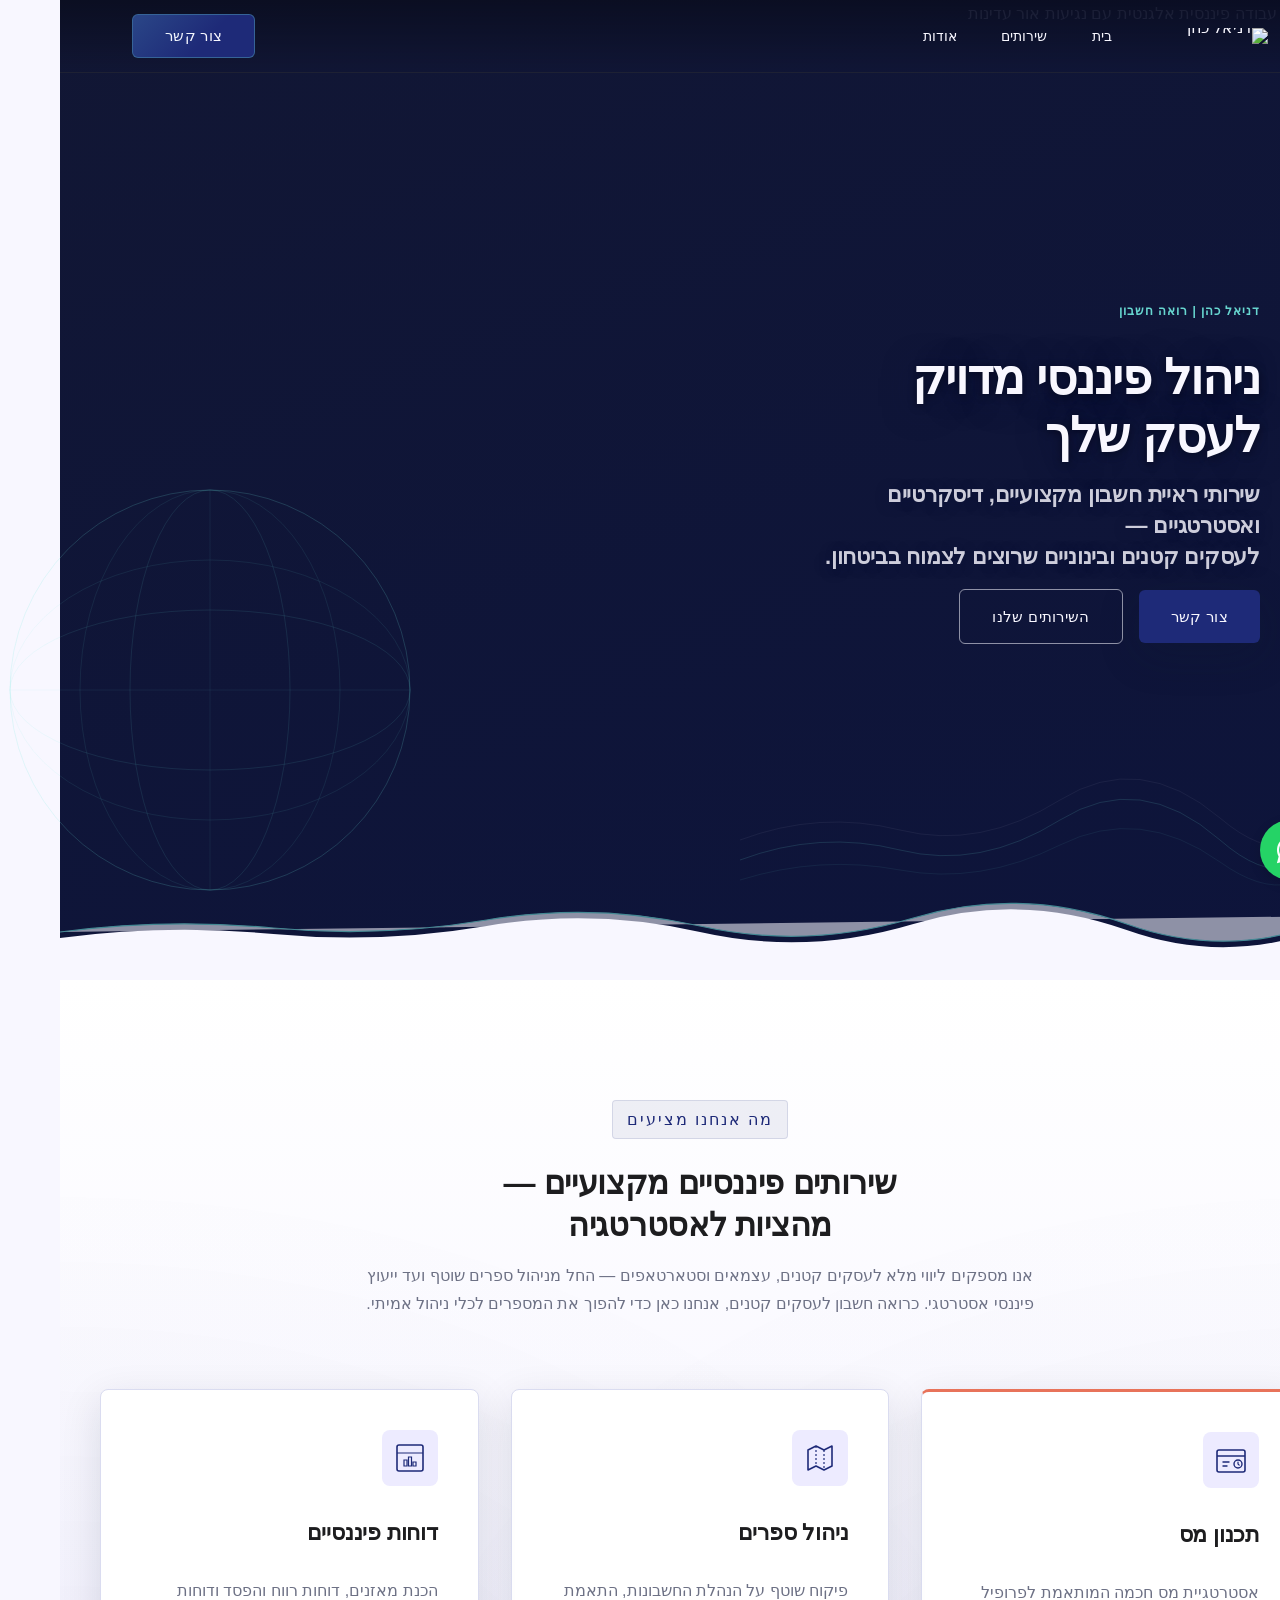
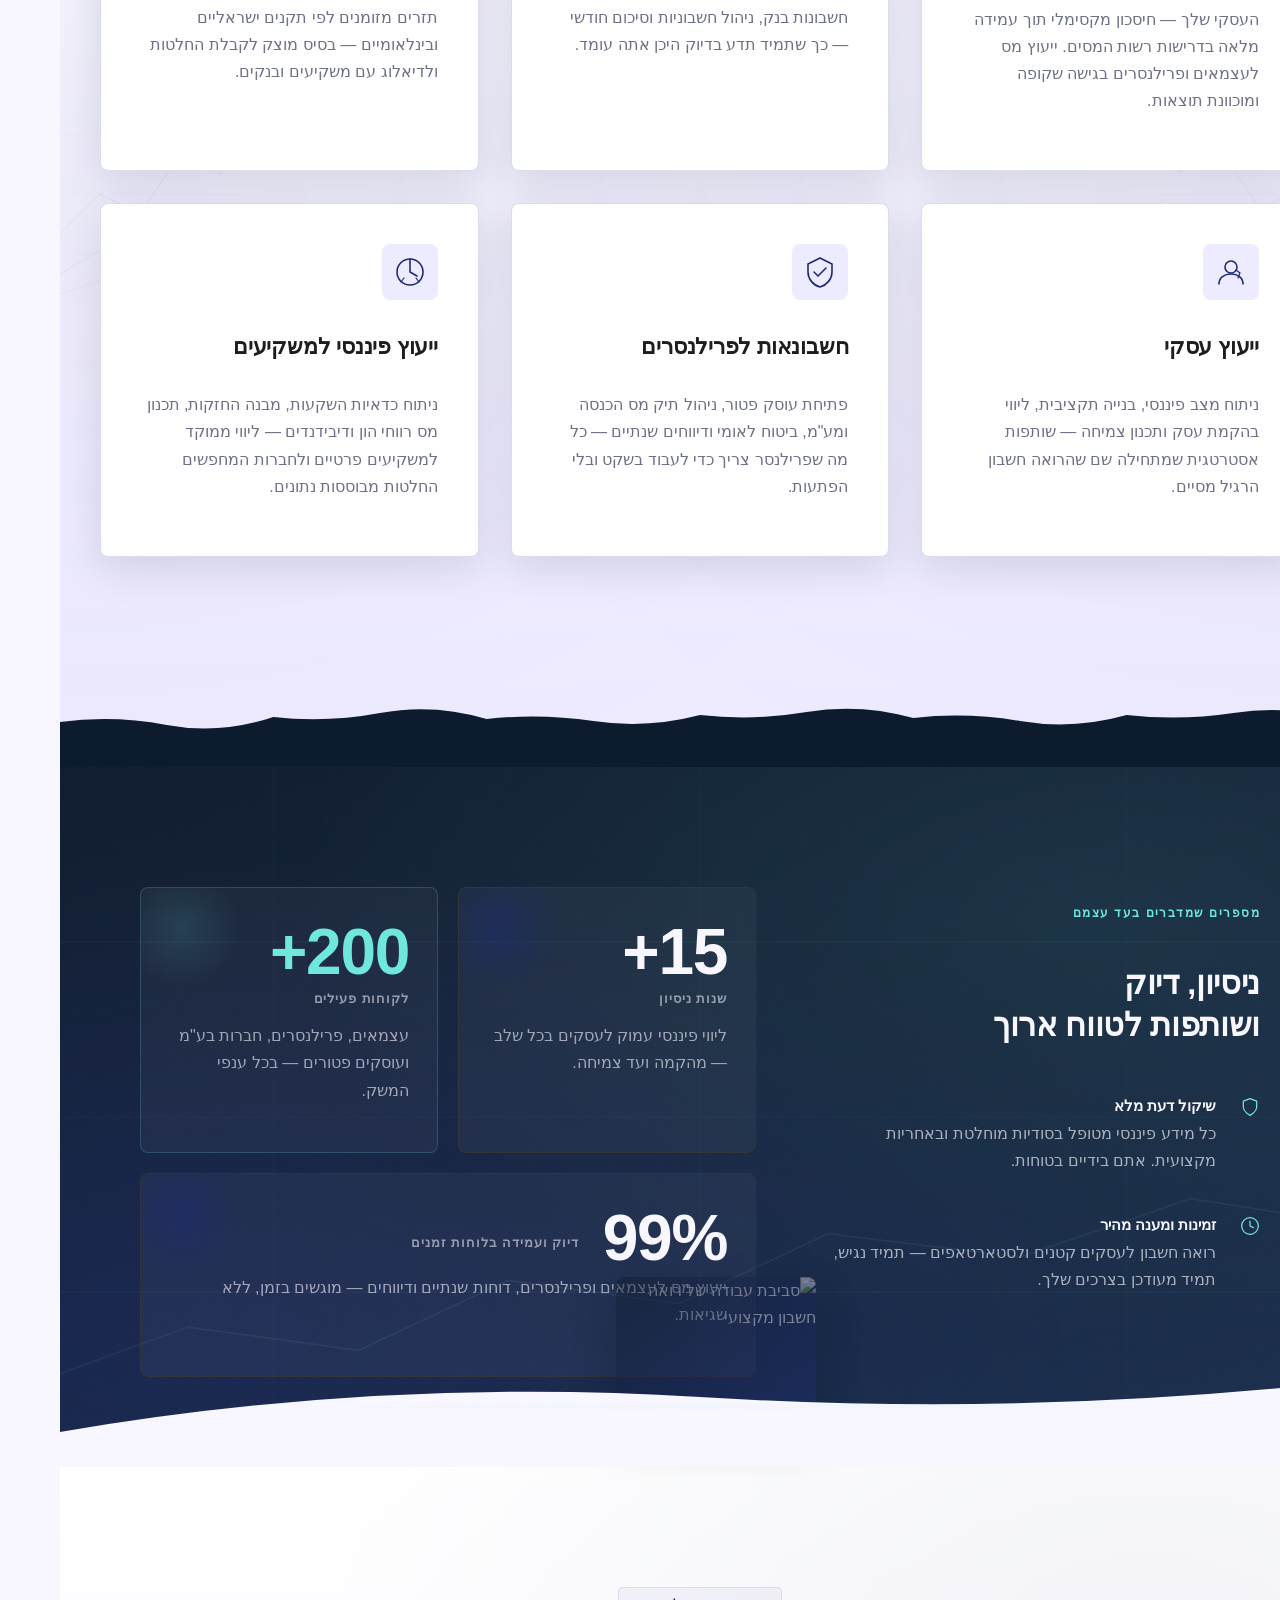
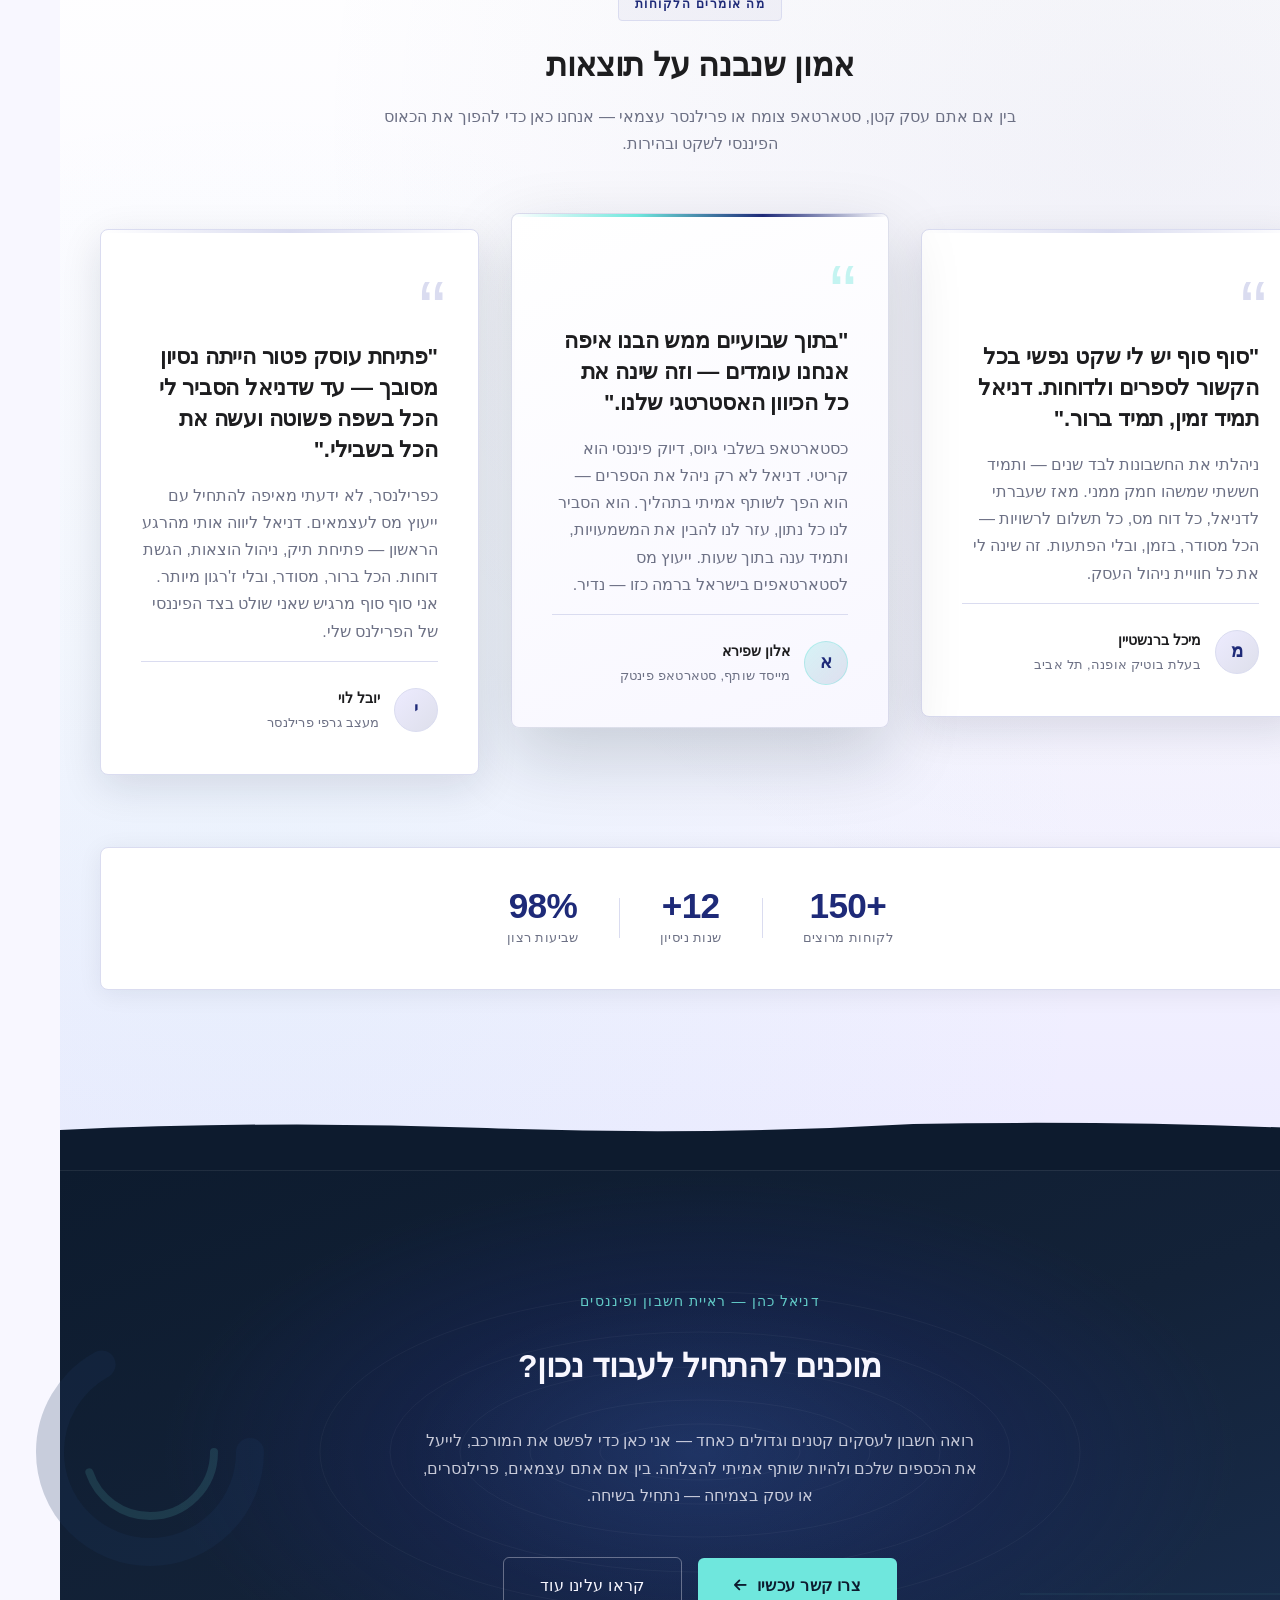
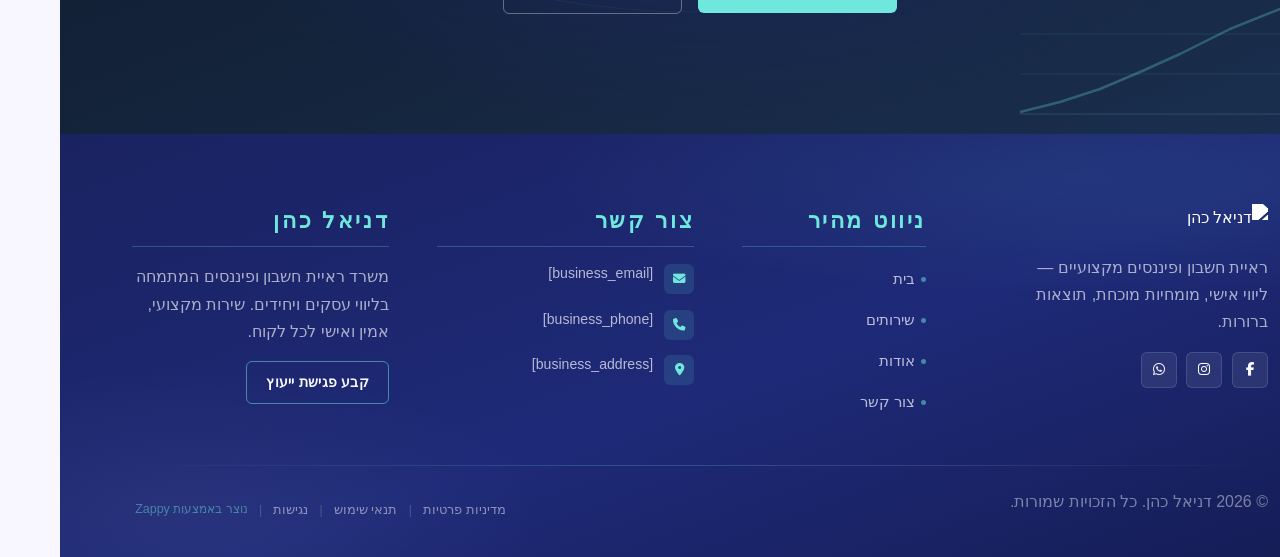
==== public/index.html @ bad32a26 "Background sync: Progressive GitHub Sync" ====
<!doctype html><html dir="rtl" lang="he"><head><meta charset="UTF-8"><meta content="width=device-width,initial-scale=1" name="viewport"><meta content="index, follow" name="robots"><title>רואה חשבון לעסקים קטנים — דניאל כהן</title><meta content="רואה חשבון לעסקים קטנים וסטארטאפים שמבין את השפה שלך. דניאל כהן מציע פתרונות מס, הנהלת חשבונות וייעוץ פיננסי שיחסכו לך כסף ויניעו את העסק קדימה." name="description"><meta content="רואה חשבון לעסקים קטנים, רואה חשבון לסטארטאפים בישראל, רואה חשבון, ייעוץ מס לעצמאים ופרילנסרים" name="keywords"><link href="/assets/favicon.ico" rel="icon" type="image/x-icon"><link href="/assets/favicon-16x16.png" rel="icon" type="image/png" sizes="16x16"><link href="/assets/favicon-32x32.png" rel="icon" type="image/png" sizes="32x32"><link href="/assets/favicon-48x48.png" rel="icon" type="image/png" sizes="48x48"><link href="/assets/favicon-192x192.png" rel="icon" type="image/png" sizes="192x192"><link href="/assets/favicon-512x512.png" rel="icon" type="image/png" sizes="512x512"><link href="/assets/apple-touch-icon.png" rel="apple-touch-icon"><script>!function(){"use strict";var t="09abf76c-8a5d-437d-a3a1-32198e3f7257",e="https://api.zappy5.com/api/analytics/track",a=18e5,n=2592e6,o=!0,i=!0,r=!0;var s=function(){var e="zappy_visitor_"+t,a=null;try{if(a=localStorage.getItem(e)){var o=JSON.parse(a),i=Date.now();if(i-o.created<n)return o.lastSeen=i,localStorage.setItem(e,JSON.stringify(o)),o.id}}catch(t){console.warn("Zappy Analytics: LocalStorage not available")}var r="zv_"+Date.now()+"_"+Math.random().toString(36).substr(2,9);try{localStorage.setItem(e,JSON.stringify({id:r,created:Date.now(),lastSeen:Date.now()}))}catch(t){}return r}(),c=function(){var e="zappy_session_"+t,n=null;try{if(n=sessionStorage.getItem(e)){var o=JSON.parse(n),i=Date.now();if(i-o.timestamp<a)return o.timestamp=i,sessionStorage.setItem(e,JSON.stringify(o)),o.id}}catch(t){console.warn("Zappy Analytics: SessionStorage not available")}var r="zs_"+Date.now()+"_"+Math.random().toString(36).substr(2,9);try{sessionStorage.setItem(e,JSON.stringify({id:r,timestamp:Date.now()}))}catch(t){}return r}();function l(a,n){n=n||{};var o={website_id:t,event_type:a,page_path:window.location.pathname,referrer:document.referrer||"direct",visitor_id:s,session_id:c,metadata:n};if(navigator.sendBeacon){var i=new Blob([JSON.stringify(o)],{type:"application/json"});navigator.sendBeacon(e,i)}else fetch(e,{method:"POST",headers:{"Content-Type":"application/json"},body:JSON.stringify(o),keepalive:!0}).catch(function(t){console.warn("Zappy Analytics: Failed to track event",t)})}o&&l("pageview",{title:document.title,url:window.location.href}),i&&document.addEventListener("click",function(t){var e=t.target;if("BUTTON"===e.tagName||e.closest("button")){var a="BUTTON"===e.tagName?e:e.closest("button");l("click",{element:"button",text:a.textContent.trim().substring(0,100),id:a.id||null,class:a.className||null})}else if("A"===e.tagName||e.closest("a")){var n="A"===e.tagName?e:e.closest("a");l("navigation",{element:"link",text:n.textContent.trim().substring(0,100),href:n.href,external:n.hostname!==window.location.hostname})}},!0),r&&document.addEventListener("submit",function(t){var e=t.target;l("form_submit",{form_id:e.id||null,form_name:e.name||null,form_action:e.action||null,form_method:e.method||"GET"})},!0);var d=Date.now();window.addEventListener("beforeunload",function(){l("page_unload",{time_on_page:Math.floor((Date.now()-d)/1e3),page_path:window.location.pathname})}),window.zappyAnalytics={track:l,getVisitorId:function(){return s},getSessionId:function(){return c}}}()</script><meta content="רואה חשבון לעסקים קטנים — דניאל כהן" property="og:title"><meta content="רואה חשבון לעסקים קטנים וסטארטאפים שמבין את השפה שלך. דניאל כהן מציע פתרונות מס, הנהלת חשבונות וייעוץ פיננסי שיחסכו לך כסף ויניעו את העסק קדימה." property="og:description"><meta content="summary_large_image" name="twitter:card"><meta content="רואה חשבון לעסקים קטנים — דניאל כהן" name="twitter:title"><meta content="רואה חשבון לעסקים קטנים וסטארטאפים שמבין את השפה שלך. דניאל כהן מציע פתרונות מס, הנהלת חשבונות וייעוץ פיננסי שיחסכו לך כסף ויניעו את העסק קדימה." name="twitter:description"><meta content="website" property="og:type"><meta content="he_IL" property="og:locale"><link href="https://cdnjs.cloudflare.com/ajax/libs/font-awesome/6.4.0/css/all.min.css" rel="stylesheet"><link href="/assets/favicon.ico" rel="icon" type="image/x-icon"><link href="/assets/favicon-16x16.png" rel="icon" type="image/png" sizes="16x16"><link href="/assets/favicon-32x32.png" rel="icon" type="image/png" sizes="32x32"><link href="/assets/favicon-48x48.png" rel="icon" type="image/png" sizes="48x48"><link href="/assets/favicon-192x192.png" rel="icon" type="image/png" sizes="192x192"><link href="/assets/favicon-512x512.png" rel="icon" type="image/png" sizes="512x512"><link href="/assets/apple-touch-icon.png" rel="apple-touch-icon"><link href="https://cdn.jsdelivr.net/npm/vanilla-cookieconsent@3/dist/cookieconsent.css" rel="stylesheet"><script src="https://cdn.jsdelivr.net/npm/vanilla-cookieconsent@3/dist/cookieconsent.umd.js"></script><script src="https://cdn.jsdelivr.net/gh/mickidum/acc_toolbar/acctoolbar/acctoolbar.min.js"></script><link href="/styles.css" rel="stylesheet"><style id="zappy-dropdown-submenu-styles">#navMenu li:has(.sub-menu),.nav-menu li:has(.sub-menu),.navbar li:has(.sub-menu),nav li:has(.sub-menu){position:relative}#navMenu .sub-menu,.nav-menu .sub-menu,.navbar .sub-menu,nav .sub-menu{display:block!important;position:absolute!important;top:100%;left:0;min-width:220px;background:#fff;border-radius:8px;box-shadow:0 8px 25px rgba(0,0,0,.15);padding:8px 0;opacity:0;visibility:hidden;transform:translateY(10px);transition:all .3s ease;z-index:1000;list-style:none;pointer-events:none}#navMenu li:hover>.sub-menu,.nav-menu li:hover>.sub-menu,.navbar li:hover>.sub-menu,nav li:hover>.sub-menu{opacity:1!important;visibility:visible!important;transform:translateY(0)!important;pointer-events:auto!important}.sub-menu li{list-style:none;margin:0;padding:0}.sub-menu a{display:block!important;padding:10px 16px!important;color:var(--text-dark,#333)!important;font-weight:500;text-decoration:none;white-space:nowrap;transition:background-color .2s}.sub-menu .zappy-nav-child>a{padding-left:28px!important;font-size:.9em!important;opacity:.85!important}[dir=rtl] .sub-menu .zappy-nav-child>a,html[lang=ar] .sub-menu .zappy-nav-child>a,html[lang=he] .sub-menu .zappy-nav-child>a{padding-left:10px!important;padding-right:28px!important}.sub-menu .zappy-nav-parent>a{font-weight:600!important}.sub-menu a:hover{background-color:#f5f5f5}[dir=rtl] .nav-menu .sub-menu,[dir=rtl] .navbar .sub-menu,[dir=rtl] nav .sub-menu,html[lang=ar] .nav-menu .sub-menu,html[lang=ar] .navbar .sub-menu,html[lang=ar] nav .sub-menu,html[lang=he] .nav-menu .sub-menu,html[lang=he] .navbar .sub-menu,html[lang=he] nav .sub-menu{left:auto!important;right:0!important}.sub-menu:empty,.sub-menu:not(:has(li)):not(:has(> a)),.sub-menu:not(:has(li:not(.zappy-hidden-menu-item))):not(:has(> a)){display:none!important;opacity:0!important;visibility:hidden!important;pointer-events:none!important}li:has(.menu-group-title):hover>.sub-menu{opacity:1!important;visibility:visible!important;transform:translateY(0)!important;pointer-events:auto!important}#navMenu>li>.menu-group-title,.nav-menu>li>.menu-group-title{display:inline-block;padding:.5rem 1rem;cursor:default;user-select:none}@media (max-width:768px){#navMenu .sub-menu,.nav-menu .sub-menu,.navbar .sub-menu,nav .sub-menu{position:static!important;transform:none!important;box-shadow:none!important;background:0 0!important;max-height:0;overflow:hidden;opacity:0;visibility:hidden;transition:max-height .3s ease,opacity .3s ease;padding:0!important;border-radius:0!important}#navMenu .sub-menu.mobile-expanded,.nav-menu .sub-menu.mobile-expanded,.navbar .sub-menu.mobile-expanded{max-height:none!important;overflow-y:visible!important;opacity:1!important;visibility:visible!important;padding:8px 0 8px 16px!important}[dir=rtl] .sub-menu.mobile-expanded,html[lang=he] .sub-menu.mobile-expanded{padding:8px 16px 8px 0!important}#navMenu li:hover>.sub-menu,.nav-menu li:hover>.sub-menu,.navbar li:hover>.sub-menu,nav li:hover>.sub-menu{opacity:0;visibility:hidden;pointer-events:none}#navMenu li>.sub-menu.mobile-expanded,.nav-menu li>.sub-menu.mobile-expanded,.navbar li>.sub-menu.mobile-expanded,nav li>.sub-menu.mobile-expanded{opacity:1!important;visibility:visible!important;pointer-events:auto!important}#navMenu li:has(.sub-menu),.nav-menu li:has(.sub-menu),.navbar li:has(.sub-menu),nav li:has(.sub-menu){display:flex!important;flex-wrap:wrap!important;align-items:center!important;position:relative!important;min-height:44px!important}#navMenu li:has(.sub-menu)>a,.nav-menu li:has(.sub-menu)>a,.navbar li:has(.sub-menu)>a,nav li:has(.sub-menu)>a{flex:1!important;min-width:0!important}#navMenu li:has(.sub-menu)>.menu-group-title,.nav-menu li:has(.sub-menu)>.menu-group-title,.navbar li:has(.sub-menu)>.menu-group-title,nav li:has(.sub-menu)>.menu-group-title{flex:1!important;min-width:0!important;padding:0!important;line-height:inherit!important}#navMenu li:has(.sub-menu)>.sub-menu,.nav-menu li:has(.sub-menu)>.sub-menu,.navbar li:has(.sub-menu)>.sub-menu,nav li:has(.sub-menu)>.sub-menu{flex-basis:100%!important;width:100%!important}#navMenu li:has(.sub-menu)>a [class*=arrow],#navMenu li:has(.sub-menu)>a [class*=chevron],.nav-menu li:has(.sub-menu)>a .fa-angle-down,.nav-menu li:has(.sub-menu)>a .fa-chevron-down,.nav-menu li:has(.sub-menu)>a [class*=arrow],.nav-menu li:has(.sub-menu)>a [class*=chevron],nav li:has(.sub-menu)>a [class*=arrow],nav li:has(.sub-menu)>a [class*=chevron]{display:none!important;visibility:hidden!important}.mobile-submenu-toggle{display:flex!important;align-items:center!important;justify-content:center!important;width:44px!important;height:auto!important;background:0 0!important;border:none!important;cursor:pointer!important;color:var(--text-light)!important;position:static!important;flex-shrink:0!important;align-self:stretch!important;z-index:2!important;padding:0!important;margin:0!important}.mobile-submenu-toggle::after{content:''!important;width:0!important;height:0!important;border-left:6px solid transparent!important;border-right:6px solid transparent!important;border-top:7px solid currentColor!important;transition:transform .3s ease!important}.mobile-submenu-toggle.expanded::after{transform:rotate(180deg)!important}.sub-menu a{padding:10px 0!important;display:block!important;color:var(--text-light)!important;white-space:normal!important}.sub-menu .zappy-nav-child>a{padding-left:28px!important;font-size:.9em!important;opacity:.85!important}[dir=rtl] .sub-menu .zappy-nav-child>a,html[lang=ar] .sub-menu .zappy-nav-child>a,html[lang=he] .sub-menu .zappy-nav-child>a{padding-left:0!important;padding-right:28px!important}.sub-menu .zappy-nav-parent>a{font-weight:600!important}#navMenu.active,.nav-menu.active{max-width:100vw!important;overflow-x:hidden!important;box-sizing:border-box!important}.navbar .sub-menu li a,.zappy-products-dropdown .sub-menu a,nav.navbar .sub-menu li a{color:var(--text-light)!important}}@media (min-width:769px){.mobile-submenu-toggle{display:none!important}}</style><style id="zappy-widget-visibility">html[dir=rtl] .whatsapp-float{right:20px!important;left:auto!important}html:not([dir]) .whatsapp-float,html[dir=ltr] .whatsapp-float{left:20px!important;right:auto!important}html[dir=rtl] #mic-access-tool-general-button,html[dir=rtl] #mic-init-access-tool #mic-access-tool-general-button,html[dir=rtl] #mic-init-access-tool .mic-access-tool-general-button,html[dir=rtl] ._access-icon,html[dir=rtl] .mic-access-tool-general-button{left:20px!important;right:auto!important}html:not([dir]) #mic-access-tool-general-button,html:not([dir]) #mic-init-access-tool #mic-access-tool-general-button,html:not([dir]) #mic-init-access-tool .mic-access-tool-general-button,html:not([dir]) ._access-icon,html:not([dir]) .mic-access-tool-general-button,html[dir=ltr] #mic-access-tool-general-button,html[dir=ltr] #mic-init-access-tool #mic-access-tool-general-button,html[dir=ltr] #mic-init-access-tool .mic-access-tool-general-button,html[dir=ltr] ._access-icon,html[dir=ltr] .mic-access-tool-general-button{right:20px!important;left:auto!important}@media (max-width:768px){.whatsapp-float{display:flex!important}}@media (min-width:769px){.whatsapp-float{display:flex!important}}@media (max-width:768px){#mic-access-tool-general-button,#mic-init-access-tool #mic-access-tool-general-button,#mic-init-access-tool .mic-access-tool-general-button,._access-icon,.mic-access-tool-general-button{display:flex!important;visibility:visible!important;opacity:1!important;pointer-events:auto!important}#mic-access-tool-box,#mic-init-access-tool #mic-access-tool-box,._access-menu,.mic-access-tool-box,div[id*=mic-access-tool-box]{visibility:hidden;opacity:0;pointer-events:auto!important}}@media (min-width:769px){#mic-access-tool-general-button,#mic-init-access-tool #mic-access-tool-general-button,#mic-init-access-tool .mic-access-tool-general-button,._access-icon,.mic-access-tool-general-button{display:flex!important;visibility:visible!important;opacity:1!important;pointer-events:auto!important}#mic-access-tool-box,#mic-init-access-tool #mic-access-tool-box,._access-menu,.mic-access-tool-box,div[id*=mic-access-tool-box]{visibility:hidden;opacity:0;pointer-events:auto!important}}</style></head><body><nav class="navbar" dir="rtl"><button aria-label="Menu" class="mobile-toggle" id="mobileToggle"><svg viewBox="0 0 24 24" fill="none" height="24" width="24" class="hamburger-icon"><path d="M3 12h18M3 6h18M3 18h18" stroke="currentColor" stroke-width="2" stroke-linecap="round"></path></svg> <svg viewBox="0 0 24 24" fill="none" height="24" width="24" class="close-icon" style="display:none"><path d="M18 6L6 18M6 6l12 12" stroke="currentColor" stroke-width="2" stroke-linecap="round"></path></svg></button> <button aria-label="Call" class="phone-header-btn" data-phone="050-0000000"><svg viewBox="0 0 24 24" fill="currentColor" height="20" width="20"><path d="M22 16.92v3a2 2 0 0 1-2.18 2 19.79 19.79 0 0 1-8.63-3.07 19.5 19.5 0 0 1-6-6 19.79 19.79 0 0 1-3.07-8.67A2 2 0 0 1 4.11 2h3a2 2 0 0 1 2 1.72 12.84 12.84 0 0 0 .7 2.81 2 2 0 0 1-.45 2.11L8.09 9.91a16 16 0 0 0 6 6l1.27-1.27a2 2 0 0 1 2.11-.45 12.84 12.84 0 0 0 2.81.7A2 2 0 0 1 22 16.92z"></path></svg></button><div class="nav-container"><div class="nav-right-group"><div class="nav-brand"><a href="/" class="logo-link"><img alt="דניאל כהן" src="/assets/logo.webp" class="logo"></a></div><ul class="nav-menu" id="navMenu"><li><a href="/">בית</a></li><li><a href="/services">שירותים</a></li><li><a href="/about">אודות</a></li></ul></div><div class="nav-cta-container"><a href="/contact" class="nav-cta-btn">צור קשר</a></div></div></nav><script>window.addEventListener("load",function(){const e=document.querySelector(".navbar, nav, header");if(!e)return void console.log("[Navbar] Navbar element not found");let t=document.getElementById("mobileToggle")||document.querySelector(".mobile-toggle")||document.querySelector(".hamburger")||document.querySelector(".hamburger-menu")||document.querySelector(".menu-toggle")||document.querySelector(".burger-menu")||document.querySelector('[aria-label="Menu"]')||document.querySelector('[aria-label="תפריט"]');const o=document.querySelector(".phone-header-btn"),n=window.getComputedStyle(e);let r=n.backgroundColor;if(console.log("[Navbar] Initial navbar background:",r),"transparent"===r||"rgba(0, 0, 0, 0)"===r||r.startsWith("rgba")&&r.includes(", 0)")){const e=n.backgroundImage;if(e&&"none"!==e)console.log("[Navbar] Navbar has background image/gradient, using dark text"),r="rgb(240, 240, 240)";else{const e=window.getComputedStyle(document.body).backgroundColor;console.log("[Navbar] Navbar transparent, using body background:",e),r=e}}const i=r.match(/\d+/g);if(i&&i.length>=3){const e=(.299*parseInt(i[0])+.587*parseInt(i[1])+.114*parseInt(i[2]))/255;console.log("[Navbar] Mobile button colors preserved from Claude CSS (luminance:",e.toFixed(2)+")");const n=document.createElement("style");n.id="zappy-mobile-nav-fix";document.documentElement.lang;document.documentElement.dir,n.textContent='\n        /* Hide mobile buttons on desktop, show only on mobile */\n        @media (min-width: 769px) {\n          .mobile-toggle,\n          .phone-header-btn {\n            display: none !important;\n          }\n        }\n        \n        /* Show and position mobile buttons correctly on mobile */\n        @media (max-width: 768px) {\n          .mobile-toggle,\n          .phone-header-btn {\n            position: absolute !important;\n            top: 50% !important;\n            transform: translateY(-50%) !important;\n            z-index: 1001 !important;\n            display: flex !important;\n            align-items: center !important;\n            justify-content: center !important;\n            width: 36px !important;\n            height: 36px !important;\n            border-radius: 50% !important;\n            border: none !important;\n            cursor: pointer !important;\n            padding: 6px !important;\n            background: none !important;\n            color: var(--nav-text, var(--text-light)) !important;\n          }\n          \n          /* LTR positioning (default): hamburger LEFT, phone RIGHT */\n          html:not([dir="rtl"]):not([lang="he"]):not([lang="ar"]) .mobile-toggle,\n          html[dir="ltr"] .mobile-toggle {\n            left: 12px !important;\n            right: auto !important;\n          }\n          html:not([dir="rtl"]):not([lang="he"]):not([lang="ar"]) .phone-header-btn,\n          html[dir="ltr"] .phone-header-btn {\n            right: 12px !important;\n            left: auto !important;\n          }\n          \n          /* RTL positioning: hamburger RIGHT, phone LEFT */\n          html[dir="rtl"] .mobile-toggle,\n          html[lang="he"] .mobile-toggle,\n          html[lang="ar"] .mobile-toggle {\n            right: 12px !important;\n            left: auto !important;\n          }\n          html[dir="rtl"] .phone-header-btn,\n          html[lang="he"] .phone-header-btn,\n          html[lang="ar"] .phone-header-btn {\n            left: 12px !important;\n            right: auto !important;\n          }\n          \n          /* CRITICAL: Ensure nav-container has min-height on mobile */\n          /* All children are positioned absolutely/fixed on mobile, so height:auto collapses to 0 */\n          .nav-container {\n            min-height: 70px !important;\n            position: relative !important;\n          }\n          \n          /* Ensure SVG icons are properly sized and inherit color */\n          .mobile-toggle svg,\n          .phone-header-btn svg {\n            width: 24px !important;\n            height: 24px !important;\n            /* Don\'t force display - let JavaScript control hamburger/close toggle */\n          }\n          \n          /* Reset nav-cta-container on mobile - remove desktop box-shadow/padding */\n          /* that creates a visible ghost box when CTA button is hidden */\n          .nav-cta-container {\n            box-shadow: none !important;\n            padding: 0 !important;\n          }\n          \n          /* Hide nav-cta-container entirely on mobile when there\'s no lang-switcher */\n          /* (only the CTA button is inside, and it\'s hidden on mobile) */\n          .nav-cta-container:not(:has(.lang-switcher)) {\n            display: none !important;\n          }\n          \n          /* CRITICAL: Prevent hero image fade gradient from bleeding over headline text */\n          /* The .image-fade-gradient has bottom: -30px (extends below parent) */\n          /* On mobile stacked layout, this overlaps the h1 text below the image */\n          .hero-image-column {\n            overflow: hidden !important;\n          }\n          .image-fade-gradient {\n            bottom: 0 !important;\n          }\n          \n          /* Hide desktop language switcher on mobile - hamburger menu handles it */\n          /* High specificity to override stored CSS */\n          .lang-switcher,\n          .nav-cta-container .lang-switcher,\n          .nav-container .lang-switcher,\n          .navbar .lang-switcher,\n          .navbar .nav-cta-container .lang-switcher {\n            display: none !important;\n          }\n        }\n      ';const r=document.getElementById("zappy-mobile-nav-fix");r&&r.remove(),document.head.appendChild(n),console.log("[Navbar] Critical CSS injected for mobile nav positioning");const a=window.innerWidth<=768;if(t){const e=t.querySelector(".hamburger-icon"),o=t.querySelector(".close-icon");e&&(e.style.setProperty("width","24px","important"),e.style.setProperty("height","24px","important"),e.style.setProperty("display","block","important")),o&&(o.style.setProperty("width","24px","important"),o.style.setProperty("height","24px","important"),o.style.setProperty("display","none","important")),a?(t.style.setProperty("position","absolute","important"),t.style.setProperty("top","50%","important"),t.style.setProperty("transform","translateY(-50%)","important"),t.style.setProperty("z-index","1001","important"),t.style.removeProperty("left"),t.style.removeProperty("right"),console.log("[Navbar] Mobile toggle positioning applied (mobile viewport)")):(t.style.removeProperty("position"),t.style.removeProperty("top"),t.style.removeProperty("transform"),t.style.removeProperty("z-index"),t.style.removeProperty("left"),t.style.removeProperty("right"),console.log("[Navbar] Desktop viewport - cleared mobile toggle inline positioning"))}if(o){const e=o.querySelector("svg");e&&(e.style.width="24px",e.style.height="24px",e.setAttribute("width","24"),e.setAttribute("height","24")),a?(o.style.setProperty("position","absolute","important"),o.style.setProperty("top","50%","important"),o.style.setProperty("transform","translateY(-50%)","important"),o.style.setProperty("z-index","1001","important"),o.style.removeProperty("left"),o.style.removeProperty("right"),console.log("[Navbar] Phone button positioning applied (mobile viewport)")):(o.style.removeProperty("position"),o.style.removeProperty("top"),o.style.removeProperty("transform"),o.style.removeProperty("z-index"),o.style.removeProperty("left"),o.style.removeProperty("right"),console.log("[Navbar] Desktop viewport - cleared phone button inline positioning"))}}else console.log("[Navbar] Could not parse background color:",r);t=document.getElementById("mobileToggle")||document.querySelector(".mobile-toggle")||document.querySelector(".hamburger")||document.querySelector(".hamburger-menu")||document.querySelector(".menu-toggle")||document.querySelector(".burger-menu")||document.querySelector('[aria-label="Menu"]')||document.querySelector('[aria-label="תפריט"]');const a=document.getElementById("navMenu")||document.querySelector(".nav-menu")||document.querySelector(".nav-links")||document.querySelector("nav ul:not(.submenu)");if(!t||!a)return void console.log("[Navbar] Mobile toggle or menu not found:",{toggle:!!t,menu:!!a});a.id||(a.id="navMenu"),console.log("[Navbar] Initializing mobile menu...");const l=t.cloneNode(!0);t.parentNode.replaceChild(l,t),l.addEventListener("click",function(e){e.preventDefault(),e.stopPropagation();const t=this.querySelector(".hamburger-icon"),o=this.querySelector(".close-icon");a.classList.contains("active")?(a.classList.remove("active"),t&&t.style.setProperty("display","block","important"),o&&o.style.setProperty("display","none","important"),document.body.style.overflow="",console.log("[Navbar] Menu closed")):(a.classList.add("active"),t&&t.style.setProperty("display","none","important"),o&&o.style.setProperty("display","block","important"),document.body.style.overflow="hidden",console.log("[Navbar] Menu opened"))}),a.querySelectorAll("a").forEach(function(e){e.addEventListener("click",function(){if("#"===this.getAttribute("href"))return;const e=l.querySelector(".hamburger-icon"),t=l.querySelector(".close-icon");a.classList.remove("active"),e&&e.style.setProperty("display","block","important"),t&&t.style.setProperty("display","none","important"),document.body.style.overflow="",console.log("[Navbar] Menu closed (link clicked)")})});var s=a.querySelectorAll(".dropdown-toggle");s.forEach(function(e){e.addEventListener("click",function(e){e.preventDefault(),e.stopPropagation();var t=this.closest(".nav-dropdown");t&&(t.parentNode.querySelectorAll(".nav-dropdown.open").forEach(function(e){e!==t&&e.classList.remove("open")}),t.classList.toggle("open"),console.log("[Navbar] Dropdown toggled:",t.classList.contains("open")?"open":"closed"))})}),document.addEventListener("click",function(e){e.target.closest(".nav-dropdown")||document.querySelectorAll(".nav-dropdown.open").forEach(function(e){e.classList.remove("open")})}),console.log("[Navbar] Dropdown handlers initialized for "+s.length+" dropdowns"),o&&o.addEventListener("click",function(){const e=document.querySelectorAll('a[href^="tel:"]'),t=e.length>0?e[0].getAttribute("href").replace("tel:",""):"[business_phone]";window.location.href="tel:"+t,console.log("[Navbar] Phone button clicked")}),console.log("[Navbar] Mobile menu initialized successfully")})</script><main><section class="index-hero-section" data-layout-spec="בית-hero" dir="rtl" data-hero-type="fullscreen-scrim"><img alt="סביבת עבודה פיננסית אלגנטית עם נגיעות אור עדינות" src="/assets/site-index-hero-image-1.webp" class="index-hero-bg" data-context="Cinematic editorial hero image for a premium Israeli accounting and financial services firm. An elegant financial workspace at night: a dark mahogany desk with a sleek open laptop showing abstract indigo data graphs, a crystal glass paperweight catching soft light, a leather-bound ledger, and a fountain pen. The background blends deep indigo and charcoal shadows with subtle luminous aqua light streaks suggesting topographic financial data lines. Mood: refined, authoritative, cinematic. Color palette: deep navy, charcoal, soft lavender, luminous aqua. Highly atmospheric, shallow depth of field." data-hero-bg="true" data-placeholder="index-hero-image-1" height="900" width="1440"><div class="index-hero-scrim" aria-hidden="true"></div><div class="index-hero-globe-motif" aria-hidden="true"><svg viewBox="0 0 420 420" aria-hidden="true" xmlns="http://www.w3.org/2000/svg" data-no-icon-edit="true" fill="none" height="420" width="420"><ellipse cx="210" cy="210" fill="none" rx="200" ry="200" stroke="#6FE7DD" stroke-width="1" opacity="0.18"></ellipse><ellipse cx="210" cy="210" fill="none" rx="200" ry="80" stroke="#6FE7DD" stroke-width="0.8" opacity="0.13"></ellipse><ellipse cx="210" cy="210" fill="none" rx="200" ry="130" stroke="#6FE7DD" stroke-width="0.8" opacity="0.11"></ellipse><ellipse cx="210" cy="210" fill="none" rx="80" ry="200" stroke="#6FE7DD" stroke-width="0.8" opacity="0.13"></ellipse><ellipse cx="210" cy="210" fill="none" rx="130" ry="200" stroke="#6FE7DD" stroke-width="0.8" opacity="0.11"></ellipse><line stroke="#6FE7DD" stroke-width="0.7" x1="10" x2="410" y1="210" y2="210" opacity="0.10"></line><line stroke="#6FE7DD" stroke-width="0.7" x1="210" x2="210" y1="10" y2="410" opacity="0.10"></line></svg></div><div class="index-hero-topo" aria-hidden="true"><svg viewBox="0 0 600 200" aria-hidden="true" xmlns="http://www.w3.org/2000/svg" data-no-icon-edit="true" fill="none" height="200" width="600"><path d="M0,160 Q80,130 160,150 T320,120 T480,140 T600,110" stroke="#6FE7DD" stroke-width="0.8" fill="none" opacity="0.18"></path><path d="M0,180 Q80,155 160,170 T320,145 T480,162 T600,135" stroke="#6FE7DD" stroke-width="0.6" fill="none" opacity="0.12"></path><path d="M0,140 Q80,110 160,130 T320,100 T480,118 T600,90" stroke="#EDEBFF" stroke-width="0.6" fill="none" opacity="0.10"></path></svg></div><div class="index-hero-container"><div class="index-hero-content"><span class="index-hero-label">דניאל כהן | רואה חשבון</span><h1 class="index-hero-h1">ניהול פיננסי מדויק<br>לעסק שלך</h1><h3 class="index-hero-subtitle">שירותי ראיית חשבון מקצועיים, דיסקרטיים ואסטרטגיים —<br class="index-hero-br">לעסקים קטנים ובינוניים שרוצים לצמוח בביטחון.</h3><div class="index-hero-ctas"><a href="/contact" class="index-hero-btn-primary">צור קשר</a> <a href="/services" class="index-hero-btn-secondary">השירותים שלנו</a></div></div></div><div class="index-hero-divider-wrapper"><svg viewBox="0 0 1440 80" aria-hidden="true" xmlns="http://www.w3.org/2000/svg" data-no-icon-edit="true" preserveAspectRatio="none"><path d="M0,32 Q120,18 240,28 T480,20 T720,26 T960,18 T1200,24 T1440,16" stroke="#6FE7DD" stroke-width="1.2" fill="var(--bg-light)" opacity="0.55"></path><path d="M0,80 L0,38 Q120,24 240,34 T480,26 T720,32 T960,24 T1200,30 T1440,22 L1440,80 Z" fill="var(--bg-light)"></path></svg></div></section><section class="index-services-section" data-layout-spec="בית-services" dir="rtl"><svg viewBox="0 0 180 480" aria-hidden="true" xmlns="http://www.w3.org/2000/svg" data-no-icon-edit="true" preserveAspectRatio="none" class="services-bg-lines services-bg-lines--right"><polyline points="0,400 40,360 80,380 120,320 160,340 180,300" fill="none" stroke="#1E2A78" stroke-width="1" opacity="0.06"></polyline><polyline points="0,440 50,410 90,430 130,390 180,370" fill="none" stroke="#1E2A78" stroke-width="1" opacity="0.05"></polyline><polyline points="0,460 60,440 100,455 140,420 180,410" fill="none" stroke="#1E2A78" stroke-width="1" opacity="0.04"></polyline><line stroke="#1E2A78" stroke-width="0.5" x1="0" x2="180" y1="300" y2="300" opacity="0.04"></line><line stroke="#1E2A78" stroke-width="0.5" x1="0" x2="180" y1="360" y2="360" opacity="0.04"></line><line stroke="#1E2A78" stroke-width="0.5" x1="0" x2="180" y1="420" y2="420" opacity="0.04"></line></svg> <svg viewBox="0 0 180 480" aria-hidden="true" xmlns="http://www.w3.org/2000/svg" data-no-icon-edit="true" preserveAspectRatio="none" class="services-bg-lines services-bg-lines--left"><polyline points="180,400 140,355 100,375 60,315 20,338 0,295" fill="none" stroke="#1E2A78" stroke-width="1" opacity="0.06"></polyline><polyline points="180,440 130,408 90,428 50,386 0,368" fill="none" stroke="#1E2A78" stroke-width="1" opacity="0.05"></polyline><polyline points="180,462 120,442 80,456 40,418 0,408" fill="none" stroke="#1E2A78" stroke-width="1" opacity="0.04"></polyline><line stroke="#1E2A78" stroke-width="0.5" x1="0" x2="180" y1="300" y2="300" opacity="0.04"></line><line stroke="#1E2A78" stroke-width="0.5" x1="0" x2="180" y1="360" y2="360" opacity="0.04"></line><line stroke="#1E2A78" stroke-width="0.5" x1="0" x2="180" y1="420" y2="420" opacity="0.04"></line></svg><div class="services-container"><div class="services-intro"><p class="services-eyebrow">מה אנחנו מציעים</p><h2 class="services-heading">שירותים פיננסיים מקצועיים —<br>מהציות לאסטרטגיה</h2><p class="services-subtext">אנו מספקים ליווי מלא לעסקים קטנים, עצמאים וסטארטאפים — החל מניהול ספרים שוטף ועד ייעוץ פיננסי אסטרטגי. כרואה חשבון לעסקים קטנים, אנחנו כאן כדי להפוך את המספרים לכלי ניהול אמיתי.</p></div><div class="services-grid"><article class="service-card service-card--featured"><div class="service-card__icon-wrap"><svg viewBox="0 0 36 36" aria-hidden="true" xmlns="http://www.w3.org/2000/svg" fill="none" height="36" width="36" data-element-type="icon" data-icon-type="svg"><rect fill="none" height="22" rx="2" stroke="currentColor" stroke-width="1.6" width="28" x="4" y="8"></rect><path d="M4 14h28" stroke="currentColor" stroke-width="1.4"></path><path d="M10 20h6M10 24h4" stroke="currentColor" stroke-width="1.4" stroke-linecap="round"></path><circle cx="25" cy="22" r="4" stroke="currentColor" stroke-width="1.4" fill="none"></circle><path d="M25 20v2l1.2 1.2" stroke="currentColor" stroke-width="1.2" stroke-linecap="round"></path></svg></div><div class="service-card__content"><h3 class="service-card__title">תכנון מס</h3><p class="service-card__desc">אסטרטגיית מס חכמה המותאמת לפרופיל העסקי שלך — חיסכון מקסימלי תוך עמידה מלאה בדרישות רשות המסים. ייעוץ מס לעצמאים ופרילנסרים בגישה שקופה ומוכוונת תוצאות.</p></div></article><article class="service-card"><div class="service-card__icon-wrap"><svg viewBox="0 0 36 36" aria-hidden="true" xmlns="http://www.w3.org/2000/svg" fill="none" height="36" width="36" data-element-type="icon" data-icon-type="svg"><path d="M6 30V10l8-4 8 4 8-4v20l-8 4-8-4-8 4z" stroke="currentColor" stroke-width="1.6" fill="none" stroke-linejoin="round"></path><path d="M14 6v20M22 10v20" stroke="currentColor" stroke-width="1.2" stroke-dasharray="2 2"></path></svg></div><div class="service-card__content"><h3 class="service-card__title">ניהול ספרים</h3><p class="service-card__desc">פיקוח שוטף על הנהלת החשבונות, התאמת חשבונות בנק, ניהול חשבוניות וסיכום חודשי — כך שתמיד תדע בדיוק היכן אתה עומד.</p></div></article><article class="service-card"><div class="service-card__icon-wrap"><svg viewBox="0 0 36 36" aria-hidden="true" xmlns="http://www.w3.org/2000/svg" fill="none" height="36" width="36" data-element-type="icon" data-icon-type="svg"><rect fill="none" height="26" rx="2" stroke="currentColor" stroke-width="1.6" width="26" x="5" y="5"></rect><path d="M5 13h26" stroke="currentColor" stroke-width="1.2"></path><path d="M12 20h3v6h-3zM16.5 17h3v9h-3zM21 22h3v4h-3z" stroke="currentColor" stroke-width="1.2" fill="none"></path></svg></div><div class="service-card__content"><h3 class="service-card__title">דוחות פיננסיים</h3><p class="service-card__desc">הכנת מאזנים, דוחות רווח והפסד ודוחות תזרים מזומנים לפי תקנים ישראליים ובינלאומיים — בסיס מוצק לקבלת החלטות ולדיאלוג עם משקיעים ובנקים.</p></div></article><article class="service-card"><div class="service-card__icon-wrap"><svg viewBox="0 0 36 36" aria-hidden="true" xmlns="http://www.w3.org/2000/svg" fill="none" height="36" width="36" data-element-type="icon" data-icon-type="svg"><circle cx="18" cy="13" r="6" stroke="currentColor" stroke-width="1.6" fill="none"></circle><path d="M6 30c0-6.627 5.373-10 12-10s12 3.373 12 10" stroke="currentColor" stroke-width="1.6" fill="none" stroke-linecap="round"></path><path d="M23 16l4 3-2 5" stroke="currentColor" stroke-width="1.2" fill="none" stroke-linejoin="round" stroke-linecap="round"></path></svg></div><div class="service-card__content"><h3 class="service-card__title">ייעוץ עסקי</h3><p class="service-card__desc">ניתוח מצב פיננסי, בנייה תקציבית, ליווי בהקמת עסק ותכנון צמיחה — שותפות אסטרטגית שמתחילה שם שהרואה חשבון הרגיל מסיים.</p></div></article><article class="service-card"><div class="service-card__icon-wrap"><svg viewBox="0 0 36 36" aria-hidden="true" xmlns="http://www.w3.org/2000/svg" fill="none" height="36" width="36" data-element-type="icon" data-icon-type="svg"><path d="M18 4l12 6v8c0 7-5 13-12 15C11 31 6 25 6 18v-8l12-6z" stroke="currentColor" stroke-width="1.6" fill="none" stroke-linejoin="round"></path><path d="M12 18l4 4 8-8" stroke="currentColor" stroke-width="1.6" stroke-linecap="round" stroke-linejoin="round"></path></svg></div><div class="service-card__content"><h3 class="service-card__title">חשבונאות לפרילנסרים</h3><p class="service-card__desc">פתיחת עוסק פטור, ניהול תיק מס הכנסה ומע"מ, ביטוח לאומי ודיווחים שנתיים — כל מה שפרילנסר צריך כדי לעבוד בשקט ובלי הפתעות.</p></div></article><article class="service-card"><div class="service-card__icon-wrap"><svg viewBox="0 0 36 36" aria-hidden="true" xmlns="http://www.w3.org/2000/svg" fill="none" height="36" width="36" data-element-type="icon" data-icon-type="svg"><circle cx="18" cy="18" r="13" stroke="currentColor" stroke-width="1.6" fill="none"></circle><path d="M18 5v13l7 4" stroke="currentColor" stroke-width="1.6" stroke-linecap="round" stroke-linejoin="round"></path><path d="M9 28l3-4M27 28l-3-4" stroke="currentColor" stroke-width="1.2" stroke-linecap="round"></path></svg></div><div class="service-card__content"><h3 class="service-card__title">ייעוץ פיננסי למשקיעים</h3><p class="service-card__desc">ניתוח כדאיות השקעות, מבנה החזקות, תכנון מס רווחי הון ודיבידנדים — ליווי ממוקד למשקיעים פרטיים ולחברות המחפשים החלטות מבוססות נתונים.</p></div></article></div></div><div class="services-divider-wrapper"><svg viewBox="0 0 1440 90" aria-hidden="true" xmlns="http://www.w3.org/2000/svg" data-no-icon-edit="true" preserveAspectRatio="none"><path d="M0,90 L0,45 Q60,38 120,48 T240,40 Q300,46 360,36 T480,42 Q540,36 600,44 T720,38 Q780,44 840,35 T960,41 Q1020,35 1080,44 T1200,38 Q1260,44 1320,36 T1440,42 L1440,90 Z" fill="#0D1B2E"></path></svg></div></section><section class="index-stats-section" data-layout-spec="בית-stats" dir="rtl"><div class="index-stats-texture" aria-hidden="true"></div><svg viewBox="0 0 1200 600" aria-hidden="true" xmlns="http://www.w3.org/2000/svg" data-no-icon-edit="true" preserveAspectRatio="none" class="index-stats-linework"><line stroke="rgba(111,231,221,0.06)" stroke-width="1" x1="0" x2="1200" y1="150" y2="150"></line><line stroke="rgba(111,231,221,0.04)" stroke-width="1" x1="0" x2="1200" y1="300" y2="300"></line><line stroke="rgba(111,231,221,0.06)" stroke-width="1" x1="0" x2="1200" y1="450" y2="450"></line><line stroke="rgba(111,231,221,0.03)" stroke-width="1" x1="200" x2="200" y1="0" y2="600"></line><line stroke="rgba(111,231,221,0.03)" stroke-width="1" x1="600" x2="600" y1="0" y2="600"></line><line stroke="rgba(111,231,221,0.03)" stroke-width="1" x1="1000" x2="1000" y1="0" y2="600"></line><polyline points="0,520 120,480 280,500 420,440 580,460 720,400 900,420 1060,370 1200,390" fill="none" stroke="rgba(111,231,221,0.07)" stroke-width="1.5"></polyline><polyline points="0,560 150,530 300,545 500,510 700,525 900,490 1100,505 1200,495" fill="none" stroke="rgba(30,42,120,0.15)" stroke-width="1"></polyline></svg><div class="index-stats-container"><div class="index-stats-content"><div class="index-stats-label">מספרים שמדברים בעד עצמם</div><h2 class="index-stats-heading">ניסיון, דיוק<br>ושותפות לטווח ארוך</h2><div class="index-stats-support-blocks"><div class="index-stats-support-item"><div class="index-stats-support-icon" aria-hidden="true"><svg viewBox="0 0 24 24" fill="none" height="20" width="20" data-element-type="icon" data-icon-type="svg" stroke="currentColor" stroke-linecap="round" stroke-linejoin="round" stroke-width="1.5"><path d="M12 22s8-4 8-10V5l-8-3-8 3v7c0 6 8 10 8 10z"></path></svg></div><div class="index-stats-support-text"><strong>שיקול דעת מלא</strong><p>כל מידע פיננסי מטופל בסודיות מוחלטת ובאחריות מקצועית. אתם בידיים בטוחות.</p></div></div><div class="index-stats-support-item"><div class="index-stats-support-icon" aria-hidden="true"><svg viewBox="0 0 24 24" fill="none" height="20" width="20" data-element-type="icon" data-icon-type="svg" stroke="currentColor" stroke-linecap="round" stroke-linejoin="round" stroke-width="1.5"><circle cx="12" cy="12" r="10"></circle><polyline points="12 6 12 12 16 14"></polyline></svg></div><div class="index-stats-support-text"><strong>זמינות ומענה מהיר</strong><p>רואה חשבון לעסקים קטנים ולסטארטאפים — תמיד נגיש, תמיד מעודכן בצרכים שלך.</p></div></div></div></div><div class="index-stats-numerics"><article class="index-stats-card index-stats-card--primary"><div class="index-stats-backplate" aria-hidden="true"></div><span class="index-stats-number">15+</span> <span class="index-stats-unit">שנות ניסיון</span><p class="index-stats-desc">ליווי פיננסי עמוק לעסקים בכל שלב — מהקמה ועד צמיחה.</p></article><article class="index-stats-card index-stats-card--accent"><div class="index-stats-backplate" aria-hidden="true"></div><span class="index-stats-number">200+</span> <span class="index-stats-unit">לקוחות פעילים</span><p class="index-stats-desc">עצמאים, פרילנסרים, חברות בע"מ ועוסקים פטורים — בכל ענפי המשק.</p></article><article class="index-stats-card index-stats-card--wide"><div class="index-stats-backplate" aria-hidden="true"></div><span class="index-stats-number">99%</span> <span class="index-stats-unit">דיוק ועמידה בלוחות זמנים</span><p class="index-stats-desc">ייעוץ מס לעצמאים ופרילנסרים, דוחות שנתיים ודיווחים — מוגשים בזמן, ללא שגיאות.</p></article><div class="index-stats-image-tile"><img alt="סביבת עבודה של רואה חשבון מקצועי" src="/assets/site-index-stats-image-1.webp" data-context="A professional accountant workspace with an open laptop showing financial charts, a neat desk with papers, a pen, and soft warm lighting — conveying expertise, precision, and calm authority for an accounting and financial services firm" data-placeholder="index-stats-image-1" height="400" width="600"><div class="index-stats-image-overlay" aria-hidden="true"></div></div></div></div><div class="index-stats-divider-wrapper"><svg viewBox="0 0 1200 90" aria-hidden="true" xmlns="http://www.w3.org/2000/svg" data-no-icon-edit="true" preserveAspectRatio="none"><path d="M0,90 L0,55 Q300,0 600,20 Q900,40 1200,5 L1200,90 Z" fill="var(--bg-light)"></path></svg><div class="index-stats-arc-glow" aria-hidden="true"></div></div></section><section class="index-testimonials-section" data-layout-spec="בית-testimonials" dir="rtl"><div class="index-testimonials-container"><div class="index-testimonials-header"><span class="index-testimonials-eyebrow">מה אומרים הלקוחות</span><h2 class="index-testimonials-title">אמון שנבנה על תוצאות</h2><p class="index-testimonials-subtitle">בין אם אתם עסק קטן, סטארטאפ צומח או פרילנסר עצמאי — אנחנו כאן כדי להפוך את הכאוס הפיננסי לשקט ובהירות.</p></div><div class="index-testimonials-grid"><article class="index-testimonial-card"><div class="index-testimonial-accent-line"></div><div class="index-testimonial-quote-mark" aria-hidden="true">“</div><h3 class="index-testimonial-quote">"סוף סוף יש לי שקט נפשי בכל הקשור לספרים ולדוחות. דניאל תמיד זמין, תמיד ברור."</h3><p class="index-testimonial-body">ניהלתי את החשבונות לבד שנים — ותמיד חששתי שמשהו חמק ממני. מאז שעברתי לדניאל, כל דוח מס, כל תשלום לרשויות — הכל מסודר, בזמן, ובלי הפתעות. זה שינה לי את כל חוויית ניהול העסק.</p><footer class="index-testimonial-footer"><div class="index-testimonial-avatar" aria-hidden="true"><span>מ</span></div><div class="index-testimonial-author"><strong class="index-testimonial-name">מיכל ברנשטיין</strong> <span class="index-testimonial-role">בעלת בוטיק אופנה, תל אביב</span></div></footer></article><article class="index-testimonial-card index-testimonial-card--elevated"><div class="index-testimonial-accent-line index-testimonial-accent-line--accent"></div><div class="index-testimonial-quote-mark index-testimonial-quote-mark--accent" aria-hidden="true">“</div><h3 class="index-testimonial-quote">"בתוך שבועיים ממש הבנו איפה אנחנו עומדים — וזה שינה את כל הכיוון האסטרטגי שלנו."</h3><p class="index-testimonial-body">כסטארטאפ בשלבי גיוס, דיוק פיננסי הוא קריטי. דניאל לא רק ניהל את הספרים — הוא הפך לשותף אמיתי בתהליך. הוא הסביר לנו כל נתון, עזר לנו להבין את המשמעויות, ותמיד ענה בתוך שעות. ייעוץ מס לסטארטאפים בישראל ברמה כזו — נדיר.</p><footer class="index-testimonial-footer"><div class="index-testimonial-avatar index-testimonial-avatar--accent" aria-hidden="true"><span>א</span></div><div class="index-testimonial-author"><strong class="index-testimonial-name">אלון שפירא</strong> <span class="index-testimonial-role">מייסד שותף, סטארטאפ פינטק</span></div></footer></article><article class="index-testimonial-card"><div class="index-testimonial-accent-line"></div><div class="index-testimonial-quote-mark" aria-hidden="true">“</div><h3 class="index-testimonial-quote">"פתיחת עוסק פטור הייתה נסיון מסובך — עד שדניאל הסביר לי הכל בשפה פשוטה ועשה את הכל בשבילי."</h3><p class="index-testimonial-body">כפרילנסר, לא ידעתי מאיפה להתחיל עם ייעוץ מס לעצמאים. דניאל ליווה אותי מהרגע הראשון — פתיחת תיק, ניהול הוצאות, הגשת דוחות. הכל ברור, מסודר, ובלי ז'רגון מיותר. אני סוף סוף מרגיש שאני שולט בצד הפיננסי של הפרילנס שלי.</p><footer class="index-testimonial-footer"><div class="index-testimonial-avatar" aria-hidden="true"><span>י</span></div><div class="index-testimonial-author"><strong class="index-testimonial-name">יובל לוי</strong> <span class="index-testimonial-role">מעצב גרפי פרילנסר</span></div></footer></article></div><div class="index-testimonials-trust-bar"><div class="index-trust-item"><span class="index-trust-number">+150</span> <span class="index-trust-label">לקוחות מרוצים</span></div><div class="index-trust-divider" aria-hidden="true"></div><div class="index-trust-item"><span class="index-trust-number">12+</span> <span class="index-trust-label">שנות ניסיון</span></div><div class="index-trust-divider" aria-hidden="true"></div><div class="index-trust-item"><span class="index-trust-number">98%</span> <span class="index-trust-label">שביעות רצון</span></div></div></div><div class="index-testimonials-divider-wrapper"><svg viewBox="0 0 1200 60" aria-hidden="true" xmlns="http://www.w3.org/2000/svg" data-no-icon-edit="true" preserveAspectRatio="none"><defs><linearGradient id="dividerGrad" x1="0%" x2="100%" y1="0%" y2="0%"><stop offset="0%" stop-color="#6FE7DD" stop-opacity="0.6"></stop><stop offset="50%" stop-color="#1E2A78" stop-opacity="0.4"></stop><stop offset="100%" stop-color="#6FE7DD" stop-opacity="0.6"></stop></linearGradient></defs><line stroke="url(#dividerGrad)" stroke-width="1" x1="60" x2="1140" y1="2" y2="2"></line><path d="M0,60 L0,20 Q200,10 400,18 T800,14 Q1000,10 1200,20 L1200,60 Z" fill="#0D1B2E"></path></svg></div></section><section class="index-cta-section" data-layout-spec="בית-cta" dir="rtl"><svg viewBox="0 0 260 260" aria-hidden="true" xmlns="http://www.w3.org/2000/svg" data-no-icon-edit="true" class="index-cta-deco-ring" fill="none"><circle cx="130" cy="130" r="100" stroke="#1E3A5F" stroke-width="28" opacity="0.22" stroke-dasharray="420 220" stroke-linecap="round"></circle><circle cx="130" cy="130" r="64" stroke="#6FE7DD" stroke-width="8" opacity="0.13" stroke-dasharray="180 230" stroke-linecap="round"></circle></svg> <svg viewBox="0 0 320 160" aria-hidden="true" xmlns="http://www.w3.org/2000/svg" data-no-icon-edit="true" class="index-cta-deco-chart" fill="none"><line stroke="#6FE7DD" stroke-width="1" x1="0" x2="320" y1="140" y2="140" opacity="0.18"></line><line stroke="#6FE7DD" stroke-width="1" x1="0" x2="320" y1="100" y2="100" opacity="0.10"></line><line stroke="#6FE7DD" stroke-width="1" x1="0" x2="320" y1="60" y2="60" opacity="0.10"></line><line stroke="#6FE7DD" stroke-width="1" x1="0" x2="320" y1="20" y2="20" opacity="0.10"></line><polyline points="0,138 40,128 80,115 120,98 160,80 210,55 260,35 320,14" fill="none" stroke="#6FE7DD" stroke-width="2.5" opacity="0.28" stroke-linecap="round" stroke-linejoin="round"></polyline><circle cx="320" cy="14" r="5" fill="#6FE7DD" opacity="0.4"></circle></svg><div class="index-cta-glow" aria-hidden="true"></div><svg viewBox="0 0 800 400" aria-hidden="true" xmlns="http://www.w3.org/2000/svg" data-no-icon-edit="true" preserveAspectRatio="xMidYMid slice" class="index-cta-contour"><ellipse cx="400" cy="200" fill="none" rx="380" ry="160" stroke="rgba(248,247,255,0.04)" stroke-width="1"></ellipse><ellipse cx="400" cy="200" fill="none" rx="310" ry="120" stroke="rgba(248,247,255,0.04)" stroke-width="1"></ellipse><ellipse cx="400" cy="200" fill="none" rx="240" ry="85" stroke="rgba(248,247,255,0.04)" stroke-width="1"></ellipse><ellipse cx="400" cy="200" fill="none" rx="170" ry="52" stroke="rgba(248,247,255,0.04)" stroke-width="1"></ellipse><ellipse cx="400" cy="200" fill="none" rx="100" ry="28" stroke="rgba(248,247,255,0.04)" stroke-width="1"></ellipse></svg><div class="index-cta-container"><div class="index-cta-content"><span class="index-cta-eyebrow">דניאל כהן — ראיית חשבון ופיננסים</span><h2 class="index-cta-heading">מוכנים להתחיל לעבוד נכון?</h2><p class="index-cta-body">רואה חשבון לעסקים קטנים וגדולים כאחד — אני כאן כדי לפשט את המורכב, לייעל את הכספים שלכם ולהיות שותף אמיתי להצלחה. בין אם אתם עצמאים, פרילנסרים, או עסק בצמיחה — נתחיל בשיחה.</p><div class="index-cta-buttons"><a href="/contact" class="index-cta-btn-primary">צרו קשר עכשיו <i class="fa-arrow-left fa-solid" aria-hidden="true"></i></a> <a href="/about" class="index-cta-btn-secondary">קראו עלינו עוד</a></div></div></div></section></main><footer class="site-footer" dir="rtl"><div class="footer-inner"><div class="footer-top"><div class="footer-col footer-brand"><div class="footer-logo-wrap"><img alt="דניאל כהן" src="/assets/logo.webp" class="logo"></div><p class="footer-tagline">ראיית חשבון ופיננסים מקצועיים — ליווי אישי, מומחיות מוכחת, תוצאות ברורות.</p><div class="footer-social"><a href="[facebook_handle]" aria-label="Facebook"><i class="fab fa-facebook-f"></i></a> <a href="[instagram_handle]" aria-label="Instagram"><i class="fab fa-instagram"></i></a> <a href="[whatsapp_handle]" aria-label="WhatsApp"><i class="fab fa-whatsapp"></i></a></div></div><div class="footer-col footer-links"><h3 class="footer-heading">ניווט מהיר</h3><ul class="footer-nav"><li><a href="/">בית</a></li><li><a href="/services">שירותים</a></li><li><a href="/about">אודות</a></li><li><a href="/contact">צור קשר</a></li></ul></div><div class="footer-col footer-contact-col"><h3 class="footer-heading">צור קשר</h3><ul class="footer-contact"><li><span class="contact-icon"><i class="fas fa-envelope"></i></span> <span class="contact-text"><a href="mailto:[business_email]">[business_email]</a></span></li><li><span class="contact-icon"><i class="fas fa-phone"></i></span> <span class="contact-text"><a href="tel:[business_phone]">[business_phone]</a></span></li><li><a href="/"><span class="contact-icon"><i class="fas fa-map-marker-alt"></i></span> <span class="contact-text">[business_address]</span></a></li></ul></div><div class="footer-col footer-about"><h3 class="footer-heading">דניאל כהן</h3><p class="footer-about-text">משרד ראיית חשבון ופיננסים המתמחה בליווי עסקים ויחידים. שירות מקצועי, אמין ואישי לכל לקוח.</p><a href="/contact" class="footer-cta-btn">קבע פגישת ייעוץ</a></div></div><div class="footer-divider"></div><div class="footer-bottom"><p class="footer-copy">© 2026 דניאל כהן. כל הזכויות שמורות.</p><div class="footer-legal"><a href="/privacy">מדיניות פרטיות</a> <span class="legal-sep">|</span> <a href="/terms">תנאי שימוש</a> <span class="legal-sep">|</span> <a href="/accessibility">נגישות</a> <span class="legal-sep">|</span> <a href="https://zappy5.com" class="zappy-attribution" target="_blank">נוצר באמצעות Zappy</a></div></div></div></footer><a href="https://wa.me/[whatsapp_handle]" class="whatsapp-float" aria-label="WhatsApp"><i class="fab fa-whatsapp"></i></a><div data-integration="accessibility:toolbar"></div><script src="/script.js"></script><script id="zappy-mobile-submenu-script">!function(){function e(){if(window.innerWidth>768)return document.querySelectorAll(".mobile-submenu-toggle").forEach(function(e){e.remove()}),void document.querySelectorAll(".sub-menu.mobile-expanded").forEach(function(e){e.classList.remove("mobile-expanded")});document.querySelectorAll(".nav-menu li:has(.sub-menu), nav li:has(.sub-menu), .navbar li:has(.sub-menu), #navMenu li:has(.sub-menu)").forEach(function(e){if(!e.querySelector(".mobile-submenu-toggle")){var t=e.querySelector(".sub-menu"),n=e.querySelector(":scope > a");if(t&&n){var o=document.createElement("button");o.className="mobile-submenu-toggle",o.setAttribute("aria-label","Toggle submenu"),o.setAttribute("type","button"),n.insertAdjacentElement("afterend",o),o.addEventListener("click",function(e){e.preventDefault(),e.stopPropagation(),document.querySelectorAll(".sub-menu.mobile-expanded").forEach(function(e){if(e!==t){e.classList.remove("mobile-expanded");var n=e.parentElement.querySelector(".mobile-submenu-toggle");n&&n.classList.remove("expanded")}}),t.classList.toggle("mobile-expanded"),o.classList.toggle("expanded")})}}})}var t;"loading"===document.readyState?document.addEventListener("DOMContentLoaded",e):e(),window.addEventListener("resize",function(){clearTimeout(t),t=setTimeout(e,250)});var n=new MutationObserver(function(t){t.forEach(function(t){if("attributes"===t.type){var n=t.target;n.classList&&(n.classList.contains("active")||n.classList.contains("open"))&&setTimeout(e,100)}})});setTimeout(function(){document.querySelectorAll(".mobile-menu, .nav-menu, #navMenu, nav").forEach(function(e){n.observe(e,{attributes:!0,attributeFilter:["class","style"]})})},500)}()</script><script id="zappy-navbar-scroll-effect">!function(){var e=document.querySelector("nav.navbar,.navbar:not(.zappy-catalog-menu)"),t=document.querySelector(".zappy-catalog-menu,#zappy-catalog-menu");if(e){var r="rgba(248,247,255,0.85)",o=getComputedStyle(document.documentElement),a=o.getPropertyValue("--text-dark").trim()||"#1a1a1a",s=(o.getPropertyValue("--text-light").trim(),a);e.style.transition="background 0.3s ease,backdrop-filter 0.3s ease,-webkit-backdrop-filter 0.3s ease,box-shadow 0.3s ease",t&&(t.style.transition="background 0.3s ease,backdrop-filter 0.3s ease,-webkit-backdrop-filter 0.3s ease");var n="a,.navbar-brand,.navbar-brand a,.dropdown-toggle,.mobile-toggle,.phone-header-btn,.mobile-hamburger-btn,.mobile-close-btn,.mobile-submenu-toggle,.nav-link",l=["cart-link","login-link","nav-search-toggle","search-toggle"];window.addEventListener("scroll",f,{passive:!0}),window.addEventListener("resize",f,{passive:!0}),f();var i=document.querySelector('section[class*="hero"],[data-hero-type],main>section:first-child'),d=!1;if(i){var p=getComputedStyle(i),c=p.backgroundImage;if(c&&"none"!==c)if(-1!==c.indexOf("url(")){var b=p.backgroundColor.match(/\d+/g);d=!(b&&b.length>=3)||h(parseInt(b[0]),parseInt(b[1]),parseInt(b[2]))<.4}else if(-1!==c.indexOf("gradient")){var y=c.match(/rgba?\(\s*(\d+)\s*,\s*(\d+)\s*,\s*(\d+)/g);if(y&&y.length>0){for(var g=0,m=0;m<y.length;m++){var u=y[m].match(/\d+/g);g+=h(parseInt(u[0]),parseInt(u[1]),parseInt(u[2]))}d=g/y.length<.4}else d=!0}else d=!0;else{var k=p.backgroundColor.match(/\d+/g);k&&k.length>=3&&(d=h(parseInt(k[0]),parseInt(k[1]),parseInt(k[2]))<.4)}}d||(window.removeEventListener("scroll",f),window.removeEventListener("resize",f),e.classList.add("scrolled"),window.innerWidth>768&&(e.style.setProperty("--frosted-text",s),e.style.setProperty("background-image","none","important"),e.style.setProperty("background-color",r,"important"),e.style.backdropFilter="blur(12px)",e.style.webkitBackdropFilter="blur(12px)",e.style.boxShadow="0 2px 16px rgba(0,0,0,0.12)",w(e,s)),t&&(t.classList.add("scrolled"),window.innerWidth>768&&(t.style.setProperty("background",r,"important"),t.style.setProperty("backdrop-filter","blur(12px)","important"),t.style.setProperty("-webkit-backdrop-filter","blur(12px)","important"),w(t,s))),window._zappyNavNoDarkHero=!0)}function w(e,t){for(var r=e.querySelectorAll(n),o=0;o<r.length;o++){var a=!1;(r[o].closest(".sub-menu")||r[o].closest(".dropdown-menu"))&&(a=!0);for(var s=0;s<l.length;s++)if(r[o].classList.contains(l[s])){a=!0;break}a||r[o].style.setProperty("color",t,"important")}}function v(e){for(var t=e.querySelectorAll(n),r=0;r<t.length;r++)t[r].closest(".sub-menu")||t[r].closest(".dropdown-menu")||t[r].style.removeProperty("color")}function f(){if(!window._zappyNavNoDarkHero){if(window.innerWidth<=768)return e.classList.remove("scrolled"),v(e),void(t&&(t.classList.remove("scrolled"),v(t)));(window.scrollY||window.pageYOffset)>60?(e.classList.add("scrolled"),e.style.setProperty("background-color",r,"important"),e.style.setProperty("background-image","none","important"),e.style.setProperty("--frosted-text",s),e.style.backdropFilter="blur(12px)",e.style.webkitBackdropFilter="blur(12px)",e.style.boxShadow="0 2px 16px rgba(0,0,0,0.12)",w(e,s),t&&(t.classList.add("scrolled"),t.style.setProperty("background",r,"important"),t.style.setProperty("backdrop-filter","blur(12px)","important"),t.style.setProperty("-webkit-backdrop-filter","blur(12px)","important"),w(t,s))):(e.classList.remove("scrolled"),e.style.setProperty("background-color","transparent","important"),e.style.removeProperty("background-image"),e.style.removeProperty("--frosted-text"),e.style.backdropFilter="none",e.style.webkitBackdropFilter="none",e.style.boxShadow="none",v(e),t&&(t.classList.remove("scrolled"),t.style.setProperty("background","transparent","important"),t.style.setProperty("backdrop-filter","none","important"),t.style.setProperty("-webkit-backdrop-filter","none","important"),v(t)))}}function h(e,t,r){return t/=255,r/=255,.2126*(e=(e/=255)<=.03928?e/12.92:Math.pow((e+.055)/1.055,2.4))+.7152*(t=t<=.03928?t/12.92:Math.pow((t+.055)/1.055,2.4))+.0722*(r=r<=.03928?r/12.92:Math.pow((r+.055)/1.055,2.4))}}()</script></body></html>
---- styles.css ----
/* Self-hosted fonts (Inter + Rubik for multi-language support) */

/* Inter font (English / LTR languages) */
@font-face {
  font-family: 'Inter';
  font-style: normal;
  font-weight: 400;
  font-display: swap;
  src: url('assets/fonts/Inter-Regular.woff2') format('woff2');
}

@font-face {
  font-family: 'Inter';
  font-style: normal;
  font-weight: 500;
  font-display: swap;
  src: url('assets/fonts/Inter-Medium.woff2') format('woff2');
}

@font-face {
  font-family: 'Inter';
  font-style: normal;
  font-weight: 600;
  font-display: swap;
  src: url('assets/fonts/Inter-SemiBold.woff2') format('woff2');
}

@font-face {
  font-family: 'Inter';
  font-style: normal;
  font-weight: 700;
  font-display: swap;
  src: url('assets/fonts/Inter-Bold.woff2') format('woff2');
}

/* Rubik font (Hebrew / RTL languages) */
@font-face {
  font-family: 'Rubik';
  font-style: normal;
  font-weight: 400;
  font-display: swap;
  src: url('assets/fonts/Rubik-Regular.woff2') format('woff2');
}

@font-face {
  font-family: 'Rubik';
  font-style: normal;
  font-weight: 500;
  font-display: swap;
  src: url('assets/fonts/Rubik-Medium.woff2') format('woff2');
}

@font-face {
  font-family: 'Rubik';
  font-style: normal;
  font-weight: 600;
  font-display: swap;
  src: url('assets/fonts/Rubik-SemiBold.woff2') format('woff2');
}

@font-face {
  font-family: 'Rubik';
  font-style: normal;
  font-weight: 700;
  font-display: swap;
  src: url('assets/fonts/Rubik-Bold.woff2') format('woff2');
}


/* Self-hosted fonts (Inter + Rubik for multi-language support) */

/* Inter font (English / LTR languages) */
@font-face {
  font-family: 'Inter';
  font-style: normal;
  font-weight: 400;
  font-display: swap;
  src: url('assets/fonts/Inter-Regular.woff2') format('woff2');
}

@font-face {
  font-family: 'Inter';
  font-style: normal;
  font-weight: 500;
  font-display: swap;
  src: url('assets/fonts/Inter-Medium.woff2') format('woff2');
}

@font-face {
  font-family: 'Inter';
  font-style: normal;
  font-weight: 600;
  font-display: swap;
  src: url('assets/fonts/Inter-SemiBold.woff2') format('woff2');
}

@font-face {
  font-family: 'Inter';
  font-style: normal;
  font-weight: 700;
  font-display: swap;
  src: url('assets/fonts/Inter-Bold.woff2') format('woff2');
}

/* Rubik font (Hebrew / RTL languages) */
@font-face {
  font-family: 'Rubik';
  font-style: normal;
  font-weight: 400;
  font-display: swap;
  src: url('assets/fonts/Rubik-Regular.woff2') format('woff2');
}

@font-face {
  font-family: 'Rubik';
  font-style: normal;
  font-weight: 500;
  font-display: swap;
  src: url('assets/fonts/Rubik-Medium.woff2') format('woff2');
}

@font-face {
  font-family: 'Rubik';
  font-style: normal;
  font-weight: 600;
  font-display: swap;
  src: url('assets/fonts/Rubik-SemiBold.woff2') format('woff2');
}

@font-face {
  font-family: 'Rubik';
  font-style: normal;
  font-weight: 700;
  font-display: swap;
  src: url('assets/fonts/Rubik-Bold.woff2') format('woff2');
}
:root {
  --primary: #1E2A78;
  --secondary: #EDEBFF;
  --accent: #6FE7DD;
  --bg-light: #F8F7FF;
  --bg-dark: #1D1D1F;
  --text-dark: #1D1D1F;
  --text-light: #F8F7FF;
  --text-muted: #6D7185;
  --border-light: #DADCF0;
  --border-dark: #34343A;
  --nav-bg: transparent;
  --nav-text: #F8F7FF;
  --nav-text-hover: #6FE7DD;

  --radius-sm: 4px;
  --radius-card: 8px;
  --radius-btn: 6px;
  --radius-img: 8px;
  --radius-badge: 4px;
  --radius-input: 6px;

  --shadow-subtle: 0 4px 24px rgba(13, 27, 46, 0.07);
  --shadow-card: 0 12px 40px rgba(13, 27, 46, 0.12);
  --shadow-elevated: 0 24px 64px rgba(13, 27, 46, 0.20);
  --shadow-btn-hover: 0 0 32px rgba(111, 231, 221, 0.35);

  --spacing-section: 120px;
  --spacing-section-mobile: 64px;
  --spacing-card-padding: 40px;
  --spacing-card-gap: 32px;
  --spacing-element-gap: 24px;

  --transition-default: all 0.25s ease;
  --transition-hover: all 0.2s ease;

  --gradient-primary: linear-gradient(135deg, #F97316 0%, #FB923C 100%);
  --gradient-gold-shine: linear-gradient(90deg, #F97316 0%, #FBBF24 50%, #F97316 100%);
  --gradient-secondary: linear-gradient(135deg, #0D1B2E 0%, #1E3A5F 100%);
  --gradient-gold-accent: linear-gradient(135deg, #FB923C 0%, #F97316 100%);
  --gradient-dark-section: linear-gradient(180deg, #0D1B2E 0%, #132238 60%, #1E3A5F 100%);
  --gradient-overlay-dark: linear-gradient(180deg, rgba(13,27,46,0.7) 0%, rgba(13,27,46,0.95) 100%);
  --gradient-light-section: linear-gradient(180deg, #F4F6F9 0%, #FFFFFF 100%);
  --gradient-overlay-light: linear-gradient(180deg, rgba(244,246,249,0.0) 0%, rgba(244,246,249,1.0) 100%);
}

*,
*::before,
*::after {
  box-sizing: border-box;
  margin: 0;
  padding: 0;
}

html {
  font-size: 16px !important;
  scroll-behavior: smooth;
  -webkit-text-size-adjust: 100%;
  direction: rtl;
}

body {
  font-size: 16px !important;
  line-height: 1.7 !important;
  font-family: 'Rubik', sans-serif;
  background-color: var(--bg-light);
  color: var(--text-dark);
  -webkit-font-smoothing: antialiased;
  -moz-osx-font-smoothing: grayscale;
  min-height: 100vh;
}

img,
picture,
video,
canvas,
svg {
  display: block;
  max-width: 100%;
}

input,
button,
textarea,
select {
  font: inherit;
}

ul,
ol {
  list-style: none;
}

table {
  border-collapse: collapse;
  border-spacing: 0;
}

h1,
h2,
h3,
h4,
h5,
h6 {
  font-family: 'Rubik', sans-serif;
  color: var(--text-dark);
  font-weight: 700;
  letter-spacing: -0.01em;
}

h1 {
  font-size: 48px !important;
  font-weight: 700 !important;
  line-height: 1.2 !important;
  margin-bottom: 1rem !important;
  margin-top: 0.5rem !important;
}

h2 {
  font-size: 32px !important;
  font-weight: 600 !important;
  line-height: 1.3 !important;
  margin-bottom: 1rem !important;
  margin-top: 0.5rem !important;
}

h3 {
  font-size: 22px !important;
  font-weight: 600 !important;
  line-height: 1.4 !important;
  margin-bottom: 1rem !important;
  margin-top: 0.5rem !important;
}

h4 {
  font-size: 18px !important;
  font-weight: 600 !important;
  line-height: 1.4 !important;
  margin-bottom: 0.75rem !important;
  margin-top: 0.5rem !important;
}

h5 {
  font-size: 16px !important;
  font-weight: 600 !important;
  line-height: 1.5 !important;
  margin-bottom: 0.75rem !important;
  margin-top: 0.5rem !important;
}

h6 {
  font-size: 14px !important;
  font-weight: 600 !important;
  line-height: 1.5 !important;
  margin-bottom: 0.75rem !important;
  margin-top: 0.5rem !important;
}

p {
  font-size: 16px !important;
  font-weight: 400 !important;
  line-height: 1.7 !important;
  margin-bottom: 1rem !important;
  font-family: 'Rubik', sans-serif;
}

small,
.small-text {
  font-size: 14px !important;
  font-weight: 400 !important;
  line-height: 1.6 !important;
  font-family: 'Rubik', sans-serif;
}

span,
div,
li,
td,
th,
label,
input,
textarea,
select,
button {
  font-family: 'Rubik', sans-serif;
}

a {
  color: var(--accent, var(--primary));
  text-decoration: none;
  transition: var(--transition-hover);
}

a:hover {
  color: var(--primary);
  text-decoration: underline;
}

.site-footer a {
  color: inherit;
}

.site-footer a:hover {
  color: inherit;
  opacity: 0.8;
}

@media (max-width: 1024px) {
  h1 {
    font-size: 36px !important;
  }

  h2 {
    font-size: 28px !important;
  }

  h3 {
    font-size: 20px !important;
  }

  p {
    font-size: 15px !important;
  }
}

@media (max-width: 768px) {
  h1 {
    font-size: 28px !important;
    margin-bottom: 1rem !important;
    margin-top: 0.5rem !important;
  }

  h2 {
    font-size: 22px !important;
    margin-bottom: 1rem !important;
    margin-top: 0.5rem !important;
  }

  h3 {
    font-size: 18px !important;
    margin-bottom: 1rem !important;
    margin-top: 0.5rem !important;
  }

  p {
    font-size: 14px !important;
  }
}

.container {
  max-width: 1200px;
  margin: 0 auto;
  padding: 0 20px;
  width: 100%;
}

@media (max-width: 768px) {
  .container {
    padding: 0 16px;
  }
}

.btn {
  display: inline-flex;
  align-items: center;
  justify-content: center;
  gap: 8px;
  border-radius: var(--radius-btn);
  padding: 14px 32px;
  font-weight: 500;
  font-size: 16px;
  text-transform: none;
  transition: var(--transition-hover);
  cursor: pointer;
  border: none;
  outline: none;
  text-decoration: none;
  font-family: 'Rubik', sans-serif;
  line-height: 1;
  white-space: nowrap;
}

.btn:hover {
  box-shadow: var(--shadow-btn-hover);
  text-decoration: none;
  transform: translateY(-1px);
}

.btn:active {
  transform: translateY(0);
}

.btn-primary {
  background-color: var(--primary);
  color: var(--text-light);
  border: 2px solid var(--primary);
}

.btn-primary:hover {
  background-color: #16206a;
  border-color: #16206a;
  color: var(--text-light);
  box-shadow: var(--shadow-btn-hover);
}

.btn-secondary {
  background-color: var(--secondary);
  color: var(--primary);
  border: 2px solid var(--border-light);
}

.btn-secondary:hover {
  background-color: var(--border-light);
  color: var(--primary);
  box-shadow: var(--shadow-btn-hover);
}

.btn-accent {
  background-color: var(--accent);
  color: var(--text-dark);
  border: 2px solid var(--accent);
}

.btn-accent:hover {
  background-color: #5dd4ca;
  border-color: #5dd4ca;
  color: var(--text-dark);
  box-shadow: var(--shadow-btn-hover);
}

.btn-outline {
  background-color: transparent;
  color: var(--primary);
  border: 2px solid var(--primary);
}

.btn-outline:hover {
  background-color: var(--primary);
  color: var(--text-light);
  box-shadow: var(--shadow-btn-hover);
}

.btn-sm {
  padding: 10px 20px;
  font-size: 14px;
}

.btn-lg {
  padding: 18px 40px;
  font-size: 18px;
}

.section {
  padding: var(--spacing-section) 0;
}

@media (max-width: 768px) {
  .section {
    padding: var(--spacing-section-mobile) 0;
  }
}

.card {
  background: #ffffff;
  border-radius: var(--radius-card);
  padding: var(--spacing-card-padding);
  box-shadow: var(--shadow-card);
  border: 1px solid var(--border-light);
  transition: var(--transition-default);
}

.card:hover {
  box-shadow: var(--shadow-elevated);
  transform: translateY(-2px);
}

@media (max-width: 768px) {
  .card {
    padding: 24px;
  }
}

.badge {
  display: inline-flex;
  align-items: center;
  padding: 4px 12px;
  border-radius: var(--radius-badge);
  font-size: 12px;
  font-weight: 500;
  font-family: 'Rubik', sans-serif;
  line-height: 1.6;
}

.badge-primary {
  background-color: var(--primary);
  color: var(--text-light);
}

.badge-secondary {
  background-color: var(--secondary);
  color: var(--primary);
}

.badge-accent {
  background-color: var(--accent);
  color: var(--text-dark);
}

.input,
input[type="text"],
input[type="email"],
input[type="tel"],
input[type="password"],
input[type="number"],
input[type="search"],
textarea,
select {
  width: 100%;
  padding: 12px 16px;
  border-radius: var(--radius-input);
  border: 1px solid var(--border-light);
  background-color: #ffffff;
  color: var(--text-dark);
  font-size: 16px;
  font-family: 'Rubik', sans-serif;
  line-height: 1.5;
  transition: var(--transition-default);
  outline: none;
  appearance: none;
  -webkit-appearance: none;
}

.input:focus,
input[type="text"]:focus,
input[type="email"]:focus,
input[type="tel"]:focus,
input[type="password"]:focus,
input[type="number"]:focus,
input[type="search"]:focus,
textarea:focus,
select:focus {
  border-color: var(--primary);
  box-shadow: 0 0 0 3px rgba(30, 42, 120, 0.1);
}

.text-primary { color: var(--primary) !important; }
.text-secondary { color: var(--secondary) !important; }
.text-accent { color: var(--accent) !important; }
.text-muted { color: var(--text-muted) !important; }
.text-light { color: var(--text-light) !important; }
.text-dark { color: var(--text-dark) !important; }

.bg-primary { background-color: var(--primary) !important; }
.bg-secondary { background-color: var(--secondary) !important; }
.bg-accent { background-color: var(--accent) !important; }
.bg-light { background-color: var(--bg-light) !important; }
.bg-dark { background-color: var(--bg-dark) !important; }

.text-center { text-align: center !important; }
.text-start { text-align: start !important; }
.text-end { text-align: end !important; }

.d-flex { display: flex !important; }
.d-block { display: block !important; }
.d-none { display: none !important; }
.d-grid { display: grid !important; }
.d-inline-flex { display: inline-flex !important; }
.d-inline { display: inline !important; }

.align-center { align-items: center !important; }
.align-start { align-items: flex-start !important; }
.align-end { align-items: flex-end !important; }

.justify-center { justify-content: center !important; }
.justify-between { justify-content: space-between !important; }
.justify-start { justify-content: flex-start !important; }
.justify-end { justify-content: flex-end !important; }

.flex-wrap { flex-wrap: wrap !important; }
.flex-column { flex-direction: column !important; }
.flex-row { flex-direction: row !important; }

.gap-sm { gap: 8px !important; }
.gap-md { gap: 16px !important; }
.gap-lg { gap: var(--spacing-element-gap) !important; }
.gap-xl { gap: var(--spacing-card-gap) !important; }

.w-full { width: 100% !important; }
.h-full { height: 100% !important; }

.mt-0 { margin-top: 0 !important; }
.mb-0 { margin-bottom: 0 !important; }
.mt-1 { margin-top: 0.5rem !important; }
.mb-1 { margin-bottom: 0.5rem !important; }
.mt-2 { margin-top: 1rem !important; }
.mb-2 { margin-bottom: 1rem !important; }
.mt-3 { margin-top: 1.5rem !important; }
.mb-3 { margin-bottom: 1.5rem !important; }
.mt-4 { margin-top: 2rem !important; }
.mb-4 { margin-bottom: 2rem !important; }

.pt-0 { padding-top: 0 !important; }
.pb-0 { padding-bottom: 0 !important; }
.pt-1 { padding-top: 0.5rem !important; }
.pb-1 { padding-bottom: 0.5rem !important; }
.pt-2 { padding-top: 1rem !important; }
.pb-2 { padding-bottom: 1rem !important; }

.rounded-sm { border-radius: var(--radius-sm) !important; }
.rounded-card { border-radius: var(--radius-card) !important; }
.rounded-full { border-radius: 9999px !important; }

.shadow-subtle { box-shadow: var(--shadow-subtle) !important; }
.shadow-card { box-shadow: var(--shadow-card) !important; }
.shadow-elevated { box-shadow: var(--shadow-elevated) !important; }

.img-rounded {
  border-radius: var(--radius-img);
  overflow: hidden;
}

.img-cover {
  width: 100%;
  height: 100%;
  object-fit: cover;
}

.divider {
  border: none;
  border-top: 1px solid var(--border-light);
  margin: var(--spacing-element-gap) 0;
}

.divider-dark {
  border-top-color: var(--border-dark);
}

.sr-only {
  position: absolute;
  width: 1px;
  height: 1px;
  padding: 0;
  margin: -1px;
  overflow: hidden;
  clip: rect(0, 0, 0, 0);
  white-space: nowrap;
  border-width: 0;
}

@media (max-width: 480px) {
  .hidden-xs { display: none !important; }
}

@media (max-width: 768px) {
  .hidden-sm { display: none !important; }
  .container { padding: 0 16px; }
}

@media (min-width: 769px) {
  .visible-sm-only { display: none !important; }
}

@media (max-width: 1024px) {
  .hidden-md { display: none !important; }
}

@media (min-width: 1025px) {
  .visible-md-only { display: none !important; }
}

.whatsapp-float {
  position: fixed;
  bottom: 20px;
  width: 60px;
  height: 60px;
  background: #25D366;
  color: white;
  border-radius: 50%;
  display: flex;
  align-items: center;
  justify-content: center;
  font-size: 30px;
  z-index: 999;
  box-shadow: 0 4px 12px rgba(0, 0, 0, 0.15);
  text-decoration: none;
  transition: transform 0.3s, box-shadow 0.3s;
}

html[dir="rtl"] .whatsapp-float {
  right: 20px;
  left: auto;
}

html[dir="ltr"] .whatsapp-float,
html:not([dir]) .whatsapp-float {
  left: 20px;
  right: auto;
}

.whatsapp-float:hover {
  transform: scale(1.1);
  box-shadow: 0 6px 20px rgba(0, 0, 0, 0.2);
  color: white;
  text-decoration: none;
}

/* Navbar Styles */
:root {
  --nav-bg: transparent;
  --nav-text: #F8F7FF;
  --nav-text-hover: #6FE7DD;
  --primary: #1E2A78;
  --secondary: #EDEBFF;
  --accent: #6FE7DD;
  --bg-light: #F8F7FF;
  --bg-dark: #1D1D1F;
  --text-dark: #1D1D1F;
  --text-light: #F8F7FF;
  --text-muted: #6D7185;
  --border-light: #DADCF0;
  --border-dark: #34343A;
}

.navbar {
  position: fixed;
  top: 0;
  right: 0;
  left: 0;
  z-index: 1000;
  background: var(--nav-bg);
  backdrop-filter: blur(0px);
  border-bottom: 1px solid rgba(248, 247, 255, 0.08);
  transition: background 0.3s ease, backdrop-filter 0.3s ease, border-color 0.3s ease;
  width: 100%;
}

.navbar.scrolled {
  background: rgba(18, 22, 58, 0.92);
  backdrop-filter: blur(16px);
  border-bottom: 1px solid rgba(111, 231, 221, 0.12);
}

.nav-container {
  display: flex;
  align-items: center;
  max-width: 1200px;
  margin: 0 auto;
  padding: 0 32px;
  height: 72px;
  width: 100%;
  box-sizing: border-box;
}

.nav-brand {
  flex-shrink: 0;
  margin-left: 48px;
}

.logo-link {
  display: flex;
  align-items: center;
  text-decoration: none;
}

.logo {
  max-height: 40px;
  height: auto;
  width: auto;
  display: block;
}

.nav-menu {
  display: flex;
  align-items: center;
  list-style: none;
  margin: 0;
  padding: 0;
  gap: 8px;
  flex: 1;
  justify-content: center;
}

.nav-item {
  position: relative;
}

.nav-link {
  display: inline-flex;
  align-items: center;
  padding: 8px 16px;
  color: var(--nav-text);
  text-decoration: none;
  font-size: 15px;
  font-weight: 400;
  letter-spacing: 0.02em;
  border-radius: 4px;
  transition: all 0.2s ease;
  position: relative;
  white-space: nowrap;
}

.nav-link::after {
  content: '';
  position: absolute;
  bottom: 4px;
  right: 16px;
  left: 16px;
  height: 1px;
  background: var(--nav-text-hover);
  transform: scaleX(0);
  transform-origin: right center;
  transition: transform 0.25s ease;
}

.nav-link:hover {
  color: var(--nav-text-hover);
}

.nav-link:hover::after {
  transform: scaleX(1);
  transform-origin: left center;
}

.nav-cta-container {
  margin-left: auto;
  flex-shrink: 0;
}

.nav-cta-btn {
  display: inline-flex;
  align-items: center;
  justify-content: center;
  padding: 14px 32px;
  background: var(--primary);
  color: var(--text-light);
  text-decoration: none;
  font-size: 15px;
  font-weight: 500;
  letter-spacing: 0.02em;
  border-radius: 6px;
  border: 1px solid rgba(111, 231, 221, 0.3);
  transition: all 0.2s ease;
  white-space: nowrap;
  position: relative;
  overflow: hidden;
}

.nav-cta-btn::before {
  content: '';
  position: absolute;
  inset: 0;
  background: linear-gradient(135deg, rgba(111, 231, 221, 0.15) 0%, transparent 60%);
  
  transition: opacity 0.2s ease;
}

.nav-cta-btn:hover {
  background: #253494;
  border-color: rgba(111, 231, 221, 0.6);
  box-shadow: 0 0 32px rgba(111, 231, 221, 0.35);
  color: var(--text-light);
}

.nav-cta-btn:hover::before {
  opacity: 1;
}

.mobile-toggle {
  display: none;
  align-items: center;
  justify-content: center;
  background: transparent;
  border: none;
  cursor: pointer;
  color: var(--nav-text);
  padding: 8px;
  border-radius: 4px;
  transition: all 0.2s ease;
  position: absolute;
  right: 16px;
  top: 50%;
  transform: translateY(-50%);
  z-index: 1001;
}

.mobile-toggle:hover {
  color: var(--nav-text-hover);
  background: rgba(111, 231, 221, 0.1);
}

.phone-header-btn {
  display: none;
  align-items: center;
  justify-content: center;
  background: transparent;
  border: none;
  cursor: pointer;
  color: var(--nav-text);
  padding: 8px;
  border-radius: 4px;
  transition: all 0.2s ease;
  position: absolute;
  left: 60px;
  top: 50%;
  transform: translateY(-50%);
  z-index: 1001;
}

.phone-header-btn:hover {
  color: var(--nav-text-hover);
  background: rgba(111, 231, 221, 0.1);
}

@media (max-width: 768px) {
  .navbar {
    background: rgba(18, 22, 58, 0.97);
    backdrop-filter: blur(16px);
  }

  .mobile-toggle {
    display: flex;
  }

  .phone-header-btn {
    display: flex;
  }

  .nav-container {
    padding: 0 16px;
    height: 64px;
    position: relative;
  }

  .nav-brand {
    margin-left: 0;
    margin-right: auto;
  }

  .nav-menu {
    display: none;
    position: absolute;
    top: 64px;
    right: 0;
    left: 0;
    flex-direction: column;
    background: rgba(18, 22, 58, 0.98);
    backdrop-filter: blur(20px);
    padding: 16px 0 24px;
    gap: 4px;
    border-bottom: 1px solid rgba(111, 231, 221, 0.15);
    box-shadow: 0 8px 32px rgba(0, 0, 0, 0.4);
  }

  .nav-menu.is-open {
    display: flex;
  }

  .nav-link {
    padding: 12px 24px;
    font-size: 16px;
    width: 100%;
    justify-content: flex-right;
  }

  .nav-link::after {
    display: none;
  }

  .nav-cta-container {
    display: none;
  }
}

@media (max-width: 768px) {
  .nav-menu.is-open + .nav-cta-container,
  .nav-menu.is-open ~ .nav-cta-container {
    display: none;
  }
}
:root {
  --nav-bg: transparent;
  --nav-text: #F8F7FF;
  --nav-text-hover: #6FE7DD;
  --primary: #1E2A78;
  --secondary: #EDEBFF;
  --accent: #6FE7DD;
  --bg-light: #F8F7FF;
  --bg-dark: #1D1D1F;
  --text-dark: #1D1D1F;
  --text-light: #F8F7FF;
  --text-muted: #6D7185;
  --border-light: #DADCF0;
  --border-dark: #34343A;
}

.navbar {
  position: fixed;
  top: 0;
  right: 0;
  left: 0;
  z-index: 1000;
  background: var(--nav-bg);
  backdrop-filter: blur(0px);
  border-bottom: 1px solid rgba(248, 247, 255, 0.08);
  transition: background 0.3s ease, backdrop-filter 0.3s ease, border-color 0.3s ease;
  width: 100%;
}

.navbar.scrolled {
  background: rgba(18, 22, 58, 0.92);
  backdrop-filter: blur(16px);
  border-bottom: 1px solid rgba(111, 231, 221, 0.12);
}

.nav-container {
  display: flex;
  align-items: center;
  max-width: 1200px;
  margin: 0 auto;
  padding: 0 32px;
  height: 72px;
  width: 100%;
  box-sizing: border-box;
}

.nav-brand {
  flex-shrink: 0;
  margin-left: 48px;
}

.logo-link {
  display: flex;
  align-items: center;
  text-decoration: none;
}

.logo {
  max-height: 40px;
  height: auto;
  width: auto;
  display: block;
}

.nav-menu {
  display: flex;
  align-items: center;
  list-style: none;
  margin: 0;
  padding: 0;
  gap: 8px;
  flex: 1;
  justify-content: center;
}

.nav-item {
  position: relative;
}

.nav-link {
  display: inline-flex;
  align-items: center;
  padding: 8px 16px;
  color: var(--nav-text);
  text-decoration: none;
  font-size: 15px;
  font-weight: 400;
  letter-spacing: 0.02em;
  border-radius: 4px;
  transition: all 0.2s ease;
  position: relative;
  white-space: nowrap;
}

.nav-link::after {
  content: '';
  position: absolute;
  bottom: 4px;
  right: 16px;
  left: 16px;
  height: 1px;
  background: var(--nav-text-hover);
  transform: scaleX(0);
  transform-origin: right center;
  transition: transform 0.25s ease;
}

.nav-link:hover {
  color: var(--nav-text-hover);
}

.nav-link:hover::after {
  transform: scaleX(1);
  transform-origin: left center;
}

.nav-cta-container {
  margin-left: auto;
  flex-shrink: 0;
}

.nav-cta-btn {
  display: inline-flex;
  align-items: center;
  justify-content: center;
  padding: 14px 32px;
  background: var(--primary);
  color: var(--text-light);
  text-decoration: none;
  font-size: 15px;
  font-weight: 500;
  letter-spacing: 0.02em;
  border-radius: 6px;
  border: 1px solid rgba(111, 231, 221, 0.3);
  transition: all 0.2s ease;
  white-space: nowrap;
  position: relative;
  overflow: hidden;
}

.nav-cta-btn::before {
  content: '';
  position: absolute;
  inset: 0;
  background: linear-gradient(135deg, rgba(111, 231, 221, 0.15) 0%, transparent 60%);
  
  transition: opacity 0.2s ease;
}

.nav-cta-btn:hover {
  background: #253494;
  border-color: rgba(111, 231, 221, 0.6);
  box-shadow: 0 0 32px rgba(111, 231, 221, 0.35);
  color: var(--text-light);
}

.nav-cta-btn:hover::before {
  opacity: 1;
}

.mobile-toggle {
  display: none;
  align-items: center;
  justify-content: center;
  background: transparent;
  border: none;
  cursor: pointer;
  color: var(--nav-text);
  padding: 8px;
  border-radius: 4px;
  transition: all 0.2s ease;
  position: absolute;
  right: 16px;
  top: 50%;
  transform: translateY(-50%);
  z-index: 1001;
}

.mobile-toggle:hover {
  color: var(--nav-text-hover);
  background: rgba(111, 231, 221, 0.1);
}

.phone-header-btn {
  display: none;
  align-items: center;
  justify-content: center;
  background: transparent;
  border: none;
  cursor: pointer;
  color: var(--nav-text);
  padding: 8px;
  border-radius: 4px;
  transition: all 0.2s ease;
  position: absolute;
  left: 60px;
  top: 50%;
  transform: translateY(-50%);
  z-index: 1001;
}

.phone-header-btn:hover {
  color: var(--nav-text-hover);
  background: rgba(111, 231, 221, 0.1);
}

@media (max-width: 768px) {
  .navbar {
    background: rgba(18, 22, 58, 0.97);
    backdrop-filter: blur(16px);
  }

  .mobile-toggle {
    display: flex;
  }

  .phone-header-btn {
    display: flex;
  }

  .nav-container {
    padding: 0 16px;
    height: 64px;
    position: relative;
  }

  .nav-brand {
    margin-left: 0;
    margin-right: auto;
  }

  .nav-menu {
    display: none;
    position: absolute;
    top: 64px;
    right: 0;
    left: 0;
    flex-direction: column;
    background: rgba(18, 22, 58, 0.98);
    backdrop-filter: blur(20px);
    padding: 16px 0 24px;
    gap: 4px;
    border-bottom: 1px solid rgba(111, 231, 221, 0.15);
    box-shadow: 0 8px 32px rgba(0, 0, 0, 0.4);
  }

  .nav-menu.is-open {
    display: flex;
  }

  .nav-link {
    padding: 12px 24px;
    font-size: 16px;
    width: 100%;
    justify-content: flex-right;
  }

  .nav-link::after {
    display: none;
  }

  .nav-cta-container {
    display: none;
  }
}

@media (max-width: 768px) {
  .nav-menu.is-open + .nav-cta-container,
  .nav-menu.is-open ~ .nav-cta-container {
    display: none;
  }
}


/* ============================================
   NAVBAR LAYOUT - POST-GENERATION FIXES
   Structural layout only - colors from Claude
   ============================================ */

/* Base navbar styles - structural only, colors from AI */
.navbar {
  position: sticky;
  top: 0;
  width: 100%;
  z-index: 1000;
  /* Background color is set by Claude's CSS - don't override */
  box-shadow: 0 2px 4px rgba(0,0,0,0.1);
}

/* ============================================
   DESKTOP LAYOUT (>768px)
   ============================================ */

/* Nav container - constrains max width and provides padding */
.nav-container {
  display: flex;
  align-items: center;
  gap: 1rem;
  position: relative;
  max-width: 1400px;
  margin: 0 auto;
  padding: 1rem 2rem;
  width: 100%;
  box-sizing: border-box;
  min-height: 70px;
}

/* Logo styling (desktop) — mobile logo stays at 110px/35px, do not adjust */
.logo {
  max-height: 40px;
  max-width: 160px !important;
  height: auto;
  width: auto;
  display: block;
  object-fit: contain;
  transition: opacity 0.3s ease;
}

.logo:hover {
  opacity: 0.8;
}

.logo-link {
  display: inline-flex;
  align-items: center;
  text-decoration: none;
  line-height: 0;
}

.logo-link:focus {
  outline: none;
}

/* Remove browser default dark focus box on mouse-click; preserve for keyboard (:focus-visible). */
.navbar a:focus:not(:focus-visible),
.navbar button:focus:not(:focus-visible),
.nav-menu a:focus:not(:focus-visible) {
  outline: none;
}
.navbar a:focus-visible,
.navbar button:focus-visible,
.nav-menu a:focus-visible {
  outline: 2px solid var(--primary-color, var(--primary, #1E2A78));
  outline-offset: 2px;
}

/* Nav brand container */
.nav-brand {
  display: flex;
  align-items: center;
  flex-shrink: 0;
  margin: 0;
}

/* Navigation menu - positioned adjacent to logo */
.nav-menu {
  display: flex;
  list-style: none;
  gap: 0.2rem;
  margin: 0;
  padding: 0;
  align-items: center;
  flex-wrap: nowrap;
  flex: 1;
  min-width: 0;
}

.nav-menu li {
  margin: 0;
  padding: 0;
}

.nav-menu > li > a,
.nav-menu > .nav-item > a {
  text-decoration: none;
  transition: color 0.3s ease;
  font-weight: 500;
  font-size: 0.9rem;
  padding: 0.5rem 0.65rem;
  white-space: nowrap;
  color: var(--nav-text, var(--text-light)) !important;
}

.nav-menu > li > a:hover,
.nav-menu > .nav-item > a:hover {
  color: var(--nav-text-hover, var(--secondary)) !important;
}

/* CTA Container - pushed to end of navbar */
.nav-cta-container {
  margin-left: auto;
  display: flex;
  align-items: center;
  align-self: center;
  height: auto;
  max-height: none;
  padding-top: 0;
  padding-bottom: 0;
}

.nav-cta-item {
  list-style: none;
  margin: 0;
  padding: 0;
}

/* Search container inside CTA area — vertically center to match CTA button */
.nav-cta-container .zappy-search-container {
  align-self: center;
}
.nav-cta-container p {
  margin: 0 !important;
}

/* CTA button - prevent stretching to fill navbar height.
   AI CSS provides colors/gradients/etc - we only constrain sizing.
   display: inline-flex + max-height: 44px keeps it as a compact pill. */
.nav-cta-btn {
  display: inline-flex;
  align-items: center;
  align-self: center;
  height: auto;
  max-height: 44px;
  padding-top: 0.5rem;
  padding-bottom: 0.5rem;
  white-space: nowrap;
  box-sizing: border-box;
  overflow: hidden;
}

/* ============================================
   LTR DESKTOP LAYOUT (English, Spanish, French)
   ============================================ */
html[dir="ltr"] .nav-container,
html[lang="en"] .nav-container,
html[lang="es"] .nav-container,
html[lang="fr"] .nav-container {
  justify-content: flex-start;
}

html[dir="ltr"] .nav-menu,
html[lang="en"] .nav-menu,
html[lang="es"] .nav-menu,
html[lang="fr"] .nav-menu {
  margin-left: 0;
  margin-right: 0;
}

html[dir="ltr"] .nav-cta-container,
html[lang="en"] .nav-cta-container,
html[lang="es"] .nav-cta-container,
html[lang="fr"] .nav-cta-container {
  margin-left: auto;
  margin-right: 0;
}

/* ============================================
   RTL DESKTOP LAYOUT (Hebrew, Arabic)
   ============================================ */
html[dir="rtl"] .nav-container,
html[lang="he"] .nav-container,
html[lang="ar"] .nav-container {
  flex-direction: row-reverse;
  justify-content: space-between;
}

/* CTA on the left in RTL */
html[dir="rtl"] .nav-cta-container,
html[lang="he"] .nav-cta-container,
html[lang="ar"] .nav-cta-container {
  order: -1;
  margin: 0;
}

/* Wrapper groups menu and logo together on the right */
html[dir="rtl"] .nav-right-group,
html[lang="he"] .nav-right-group,
html[lang="ar"] .nav-right-group {
  display: flex;
  align-items: center;
  gap: 1rem;
  order: 1;
  flex: 1;
  min-width: 0;
  flex-direction: row-reverse;
}

/* Within wrapper: Logo on far right, menu to its left */
html[dir="rtl"] .nav-right-group .nav-brand,
html[lang="he"] .nav-right-group .nav-brand,
html[lang="ar"] .nav-right-group .nav-brand {
  order: 2;
}

html[dir="rtl"] .nav-right-group .nav-menu,
html[lang="he"] .nav-right-group .nav-menu,
html[lang="ar"] .nav-right-group .nav-menu {
  order: 1;
}

/* ============================================
   DROPDOWN MENUS (Desktop)
   ============================================ */
.nav-dropdown {
  position: relative;
}

.dropdown-toggle {
  background: none;
  border: none;
  cursor: pointer;
  font-family: 'Rubik', sans-serif;
  font-size: 0.9rem;
  font-weight: 500;
  display: inline-flex;
  align-items: center;
  gap: 4px;
  padding: 0.5rem 0.65rem;
  color: var(--nav-text, var(--text-light)) !important;
  transition: color 0.3s ease;
  white-space: nowrap;
}

.dropdown-toggle:hover {
  color: var(--nav-text-hover, var(--secondary)) !important;
}

.dropdown-arrow {
  width: 10px;
  height: 10px;
  flex-shrink: 0;
  transition: transform 0.2s ease;
}

.nav-dropdown:hover .dropdown-arrow,
.nav-dropdown.open .dropdown-arrow {
  transform: rotate(180deg);
}

.nav-dropdown {
  overflow: visible !important;
}

.dropdown-menu {
  display: none;
  position: absolute;
  top: calc(100% + 8px);
  min-width: 220px;
  background: var(--bg-light, #ffffff);
  box-shadow: 0 8px 24px rgba(0,0,0,0.15);
  border-radius: 8px;
  padding: 8px 0;
  z-index: 100001;
  list-style: none;
  margin: 0;
}

html[dir="rtl"] .dropdown-menu,
html[lang="he"] .dropdown-menu,
html[lang="ar"] .dropdown-menu {
  right: 0;
  left: auto;
}

html[dir="ltr"] .dropdown-menu,
html:not([dir="rtl"]):not([lang="he"]):not([lang="ar"]) .dropdown-menu {
  left: 0;
  right: auto;
}

@media (min-width: 769px) {
  .nav-dropdown:hover > .dropdown-menu {
    display: block;
  }
}

.dropdown-menu li {
  margin: 0;
  padding: 0;
}

.dropdown-menu li a {
  display: block;
  padding: 10px 20px;
  text-decoration: none;
  white-space: nowrap;
  font-weight: 400;
  font-size: 0.9em;
  color: var(--text-dark, #1a1a1a) !important;
  transition: background 0.2s ease, color 0.2s ease;
}

.dropdown-menu li a:hover {
  background: rgba(128,128,128,0.1);
  color: var(--nav-text-hover, var(--accent, var(--primary))) !important;
}

/* Desktop: Hide mobile-only elements */
@media (min-width: 769px) {
  .mobile-toggle,
  .phone-header-btn {
    display: none !important;
  }
  
  /* Hide Contact in nav-menu on desktop (it shows in CTA container instead) */
  .nav-menu .mobile-contact-link {
    display: none !important;
  }
  
  /* When .nav-right-group wrapper is absent, the nav-container has 3 direct
     children (brand, menu, CTA) with space-between. flex:1 makes the menu
     fill the gap, and justify-content:flex-start pushes items toward the
     logo side instead of centering them in the available space. */
  .nav-menu {
    flex: 1 !important;
    justify-content: flex-start !important;
  }
}

/* ============================================
   MOBILE RESPONSIVE (≤768px)
   ============================================ */
@media (max-width: 768px) {
  /* Reset nav-container for mobile */
  /* CRITICAL: Reset position properties to prevent conflict with AI-generated mobile CSS */
  /* Some AI generations set .nav-container to position:fixed for slide-out menus, */
  /* position:relative is needed so .nav-brand (position:absolute) centers within it */
  .nav-container {
    padding: 0.75rem 1rem;
    gap: 0;
    justify-content: center !important;
    position: relative !important;
    top: auto !important;
    right: auto !important;
    left: auto !important;
    height: auto !important;
    min-height: 70px !important; /* Ensure height for absolutely positioned mobile buttons */
    width: 100% !important;
  }
  
  /* Show mobile elements - positioned as direct children of navbar */
  .mobile-toggle {
    position: absolute;
    top: 50%;
    transform: translateY(-50%);
    left: 12px; /* LTR default - hamburger on left */
    right: auto;
    display: flex !important;
    align-items: center;
    justify-content: center;
    background: none;
    border: none;
    cursor: pointer;
    padding: 6px;
    z-index: 1001;
    width: 36px !important;
    height: 36px !important;
    color: var(--nav-text, var(--text-light)) !important;
  }
  
  .phone-header-btn {
    position: absolute;
    top: 50%;
    transform: translateY(-50%);
    right: 12px; /* LTR default - phone on right */
    left: auto;
    display: flex !important;
    align-items: center;
    justify-content: center;
    background: none;
    border: none;
    cursor: pointer;
    padding: 6px;
    z-index: 1001;
    width: 36px !important;
    height: 36px !important;
    color: var(--nav-text, var(--text-light)) !important;
  }
  
  /* Ensure logo-link is centered */
  .logo-link, .nav-brand a {
    display: flex !important;
    justify-content: center !important;
    margin: 0 auto !important;
  }
  
  .mobile-toggle svg,
  .phone-header-btn svg {
    width: 24px !important;
    height: 24px !important;
    color: inherit !important;
    fill: none !important;
    stroke: currentColor !important;
    stroke-width: 2 !important;
    transition: opacity 0.3s ease;
  }
  
  .mobile-toggle svg path,
  .phone-header-btn svg path {
    stroke: currentColor !important;
  }
  
  .mobile-toggle img,
  .phone-header-btn img {
    width: 24px !important;
    height: 24px !important;
    /* Filter removed - preserve original image colors */
    /* ColorContrastService will handle contrast adjustments */
  }
  
  .mobile-toggle:hover svg,
  .phone-header-btn:hover svg {
    opacity: 0.8;
  }
  
  /* Remove default button styles */
  .mobile-toggle:focus,
  .mobile-toggle:active,
  .phone-header-btn:focus,
  .phone-header-btn:active {
    outline: none;
    border: none;
    box-shadow: none;
  }
  
  /* Center logo on mobile - applies to both LTR and RTL */
  /* RTL selectors added for higher specificity to override desktop RTL rules */
  /* IMPORTANT: Do NOT use margin shorthand (margin: 0 auto) — it resets margin-top
     which breaks AI centering hacks (top:50% + margin-top:-Npx).
     Use explicit left/right + transform for robust vertical centering. */
  .nav-brand,
  html[dir="rtl"] .nav-brand,
  html[lang="he"] .nav-brand,
  html[lang="ar"] .nav-brand,
  html[dir="rtl"] .nav-right-group .nav-brand,
  html[lang="he"] .nav-right-group .nav-brand,
  html[lang="ar"] .nav-right-group .nav-brand {
    position: absolute !important;
    left: 50% !important;
    top: 50% !important;
    transform: translate(-50%, -50%) !important;
    margin: 0 !important;
    text-align: center;
    order: 0 !important;
  }
  
  /* Mobile logo size: fixed at 35px/110px — do not adjust, especially for e-commerce/catalog sites */
  .logo {
    max-height: 35px !important;
    max-width: 110px !important;
  }
  
  /* Hide RTL wrapper on mobile */
  .nav-right-group {
    display: contents !important;
  }
  
  /* Hide CTA container on mobile - Contact will be in hamburger menu */
  .nav-cta-container {
    display: none !important;
  }
  
  /* Mobile menu - hidden by default */
  /* CRITICAL: flex-direction: column must have !important to override any desktop rules */
  .nav-menu {
    position: fixed;
    top: 70px;
    width: 50%;
    max-width: 300px;
    /* Mobile menu is position:fixed so it CANNOT inherit background from navbar.
       When --nav-bg is transparent (hero-overlay navbars), the menu would be invisible.
       Always use a solid background derived from the palette. */
    background-color: var(--bg-dark, #1a1a1a) !important;
    flex-direction: column !important;
    gap: 0;
    padding: 20px 0;
    box-shadow: 0 4px 12px rgba(0,0,0,0.15);
    display: none;
    z-index: 999;
    margin: 0 !important;
    /* Align menu items to top, not center */
    align-items: stretch !important;
    justify-content: flex-start !important;
  }
  
  .nav-menu.active {
    display: flex !important;
    flex-direction: column !important;
  }
  
  .nav-menu li {
    width: 100%;
  }
  
  /* Show mobile-contact-link in hamburger menu */
  .nav-menu .mobile-contact-link {
    display: block !important;
  }
  
  /* LTR mobile menu text alignment - left aligned */
  html[dir="ltr"] .nav-menu a,
  html:not([dir="rtl"]):not([lang="he"]):not([lang="ar"]) .nav-menu a {
    text-align: left !important;
  }
  
  .nav-menu a {
    display: block;
    padding: 15px 30px;
    width: 100%;
    font-weight: 500;
  }
  
  /* Mobile dropdown menus */
  .nav-dropdown {
    position: static;
  }
  
  .dropdown-toggle {
    display: flex;
    width: 100%;
    padding: 15px 30px;
    font-weight: 500;
    justify-content: space-between;
  }
  
  .dropdown-menu {
    position: static !important;
    box-shadow: none !important;
    border-radius: 0 !important;
    padding: 0 !important;
    background: rgba(128,128,128,0.06) !important;
    min-width: auto !important;
    max-height: 0 !important;
    overflow: hidden !important;
    opacity: 1 !important;
    visibility: visible !important;
    transform: none !important;
    transition: max-height 0.3s ease !important;
  }
  
  .nav-dropdown .dropdown-menu {
    display: block;
    max-height: 0 !important;
    overflow: hidden !important;
  }
  
  .nav-dropdown.open > .dropdown-menu {
    display: block !important;
    max-height: none !important;
    overflow-y: visible !important;
    padding: 0.5rem 0 !important;
  }
  
  .dropdown-menu li a {
    padding: 12px 30px 12px 50px !important;
    font-size: 0.9em;
  }
  
  html[dir="rtl"] .dropdown-menu li a,
  html[lang="he"] .dropdown-menu li a,
  html[lang="ar"] .dropdown-menu li a {
    padding: 12px 50px 12px 30px !important;
  }

  /* Mobile submenu links: use nav panel text color instead of desktop submenu color.
     Desktop submenu uses light bg + dark text, but mobile submenu is inline (transparent)
     within the nav panel which may be dark. Cannot use 'inherit' because the container
     chain (.sub-menu, li) has dark color — only nav <a> tags get light color explicitly. */
  .navbar .sub-menu li a,
  nav.navbar .sub-menu li a,
  .nav-menu .sub-menu a,
  .zappy-products-dropdown .sub-menu a,
  .sub-menu a {
    color: var(--nav-text, var(--text-light)) !important;
    white-space: normal !important;
  }
  .mobile-submenu-toggle {
    color: var(--nav-text, var(--text-light)) !important;
  }

  /* Force sub-menu hidden by default on mobile */
  .navbar .zappy-products-dropdown .sub-menu,
  .navbar .zappy-products-dropdown > .sub-menu {
    display: none !important;
    position: static !important;
    max-height: 0 !important;
    overflow: hidden !important;
     !important;
    visibility: hidden !important;
    pointer-events: none !important;
    box-shadow: none !important;
    border: none !important;
    padding: 0 !important;
    transform: none !important;
  }
  /* Disable hover-triggered dropdowns on mobile — only open via click (.open class) */
  .navbar .zappy-products-dropdown:hover .sub-menu,
  .navbar .zappy-products-dropdown:hover > .sub-menu,
  .navbar .zappy-products-dropdown:focus-within .sub-menu,
  .navbar .zappy-products-dropdown:focus-within > .sub-menu,
  .navbar .menu-item-has-children:hover > .sub-menu,
  .navbar .nav-dropdown:hover > .dropdown-menu {
    display: none !important;
     !important;
    visibility: hidden !important;
    max-height: 0 !important;
    pointer-events: none !important;
  }
  .navbar .zappy-products-dropdown.open .sub-menu,
  .navbar .zappy-products-dropdown.open > .sub-menu,
  .navbar .zappy-products-dropdown .sub-menu.mobile-expanded,
  .navbar .zappy-products-dropdown > .sub-menu.mobile-expanded,
  .navbar .menu-item-has-children.open > .sub-menu,
  .navbar .menu-item-has-children > .sub-menu.mobile-expanded,
  .navbar .nav-dropdown.open > .dropdown-menu {
    display: block !important;
    opacity: 1 !important;
    visibility: visible !important;
    max-height: none !important;
    pointer-events: auto !important;
    position: static !important;
    overflow-y: visible !important;
    padding: 0.5rem 0 !important;
  }

  /* Prevent hero image fade gradient from bleeding over headline text below */
  /* The .image-fade-gradient has bottom: -30px which extends below parent; */
  /* on mobile stacked layout this overlaps the h1 text */
  .hero-image-column {
    overflow: hidden !important;
  }
  .image-fade-gradient {
    bottom: 0 !important;
  }
}

/* ============================================
   LTR POSITIONING (English, Spanish, French, etc.)
   For LTR mobile: hamburger on LEFT, phone on RIGHT
   Uses !important to override any inline styles
   ============================================ */
@media (max-width: 768px) {
  html[dir="ltr"] .mobile-toggle,
  html:not([dir="rtl"]):not([lang="he"]):not([lang="ar"]) .mobile-toggle {
    left: 12px !important;
    right: auto !important;
  }
  
  html[dir="ltr"] .phone-header-btn,
  html:not([dir="rtl"]):not([lang="he"]):not([lang="ar"]) .phone-header-btn {
    right: 12px !important;
    left: auto !important;
  }
  
  html[dir="ltr"] .nav-menu,
  html:not([dir="rtl"]):not([lang="he"]):not([lang="ar"]) .nav-menu {
    left: 0 !important;
    right: auto !important;
  }
}

/* ============================================
   RTL POSITIONING (Hebrew, Arabic)
   For RTL mobile: hamburger on RIGHT, phone on LEFT
   (natural mirror of LTR layout)
   Uses !important to override any inline styles
   ============================================ */
@media (max-width: 768px) {
  html[dir="rtl"] .mobile-toggle,
  html[lang="he"] .mobile-toggle,
  html[lang="ar"] .mobile-toggle {
    left: auto !important;
    right: 12px !important;
  }
  
  html[dir="rtl"] .phone-header-btn,
  html[lang="he"] .phone-header-btn,
  html[lang="ar"] .phone-header-btn {
    left: 12px !important;
    right: auto !important;
  }
  
  html[dir="rtl"] .nav-menu,
  html[lang="he"] .nav-menu,
  html[lang="ar"] .nav-menu {
    right: 0 !important;
    left: auto !important;
  }
  
  html[dir="rtl"] .nav-menu a,
  html[lang="he"] .nav-menu a,
  html[lang="ar"] .nav-menu a {
    text-align: right !important;
  }
  
  /* Hide desktop language switcher on mobile - hamburger menu handles it */
  /* High specificity to override stored CSS */
  .lang-switcher,
  .nav-cta-container .lang-switcher,
  .nav-container .lang-switcher,
  .navbar .lang-switcher,
  .navbar .nav-cta-container .lang-switcher {
    display: none !important;
  }
}

/* ============================================
   CLONED SITE NAVBAR FIXES
   For sites without nav-right-group wrapper
   ============================================ */

/* Force navbar to be truly full width */
header {
  width: 100% !important;
  max-width: 100% !important;
  margin: 0 !important;
  padding: 0 !important;
  box-sizing: border-box !important;
}

.navbar {
  width: 100% !important;
  max-width: 100% !important;
  margin: 0 !important;
  left: 0 !important;
  right: 0 !important;
}

nav.navbar {
  position: fixed;
  top: 0;
  left: 0;
  right: 0;
  width: 100% !important;
  max-width: none !important;
  overflow-x: hidden !important;
}

/* iOS Safari fix: When the page has hidden horizontal overflow (which iOS
   does not clip on the <html> element), width: 100% / 100vw on a fixed
   element resolves to the visual viewport width, which can exceed the
   actual layout viewport. This pushes children positioned with right:0
   off-screen to the right.

   Two-part fix:
   1. Navbar — left:0 + right:0 + width:auto + overflow-x:hidden anchors
      the navbar to the real layout viewport on all mobile browsers.
   2. Mobile dropdown menu — position:fixed + right:0 on the menu still
      anchors to the iOS visual viewport (regardless of its navbar parent).
      We use a CSS variable --ios-viewport-gap, set by a runtime JS snippet
      (see ensureIOSNavbarGapFix in githubService) to
      (window.innerWidth - document.documentElement.clientWidth). Shifting
      the menu's 'right' by that gap lands it on the real layout-viewport
      right edge on iOS, and is a no-op on every other browser (gap=0).  */
@media (max-width: 768px) {
  .navbar,
  nav.navbar {
    width: auto !important;
    max-width: none !important;
    left: 0 !important;
    right: 0 !important;
    overflow-x: hidden !important;
    box-sizing: border-box !important;
  }
  /* Selector list mirrors the RTL selectors used elsewhere in Zappy CSS so
     this rule wins the cascade via equal-or-higher specificity. */
  #navMenu,
  .nav-menu,
  html[dir="rtl"] .nav-menu,
  html[dir="rtl"] .navbar .nav-menu,
  html[dir="rtl"] nav .nav-menu,
  html[dir="rtl"] header .nav-menu,
  html[dir="rtl"] .nav-container .nav-menu,
  [dir="rtl"] .navbar .nav-menu,
  [dir="rtl"] nav .nav-menu,
  [dir="rtl"] header .nav-menu,
  [dir="rtl"] .nav-container .nav-menu,
  [dir="rtl"] .nav-menu,
  html[lang="he"] .nav-menu,
  html[lang="ar"] .nav-menu {
    position: fixed !important;
    top: var(--total-header-height, var(--zappy-navbar-bottom, 70px)) !important;
    right: var(--ios-viewport-gap, 0px) !important;
  }
}

/* Constrained nav-container - content limited to 1200px and centered */
.nav-container {
  width: 100% !important;
  max-width: 1200px !important;
  margin: 0 auto !important;
  padding: 0 2rem !important;
  box-sizing: border-box !important;
  display: flex !important;
  align-items: center !important;
  justify-content: space-between !important;
}

/* RTL layout for cloned sites (without nav-right-group) */
/* Base RTL styles - apply to all screens */
html[dir="rtl"] .nav-container,
html[lang="he"] .nav-container,
html[lang="ar"] .nav-container {
  justify-content: space-between !important;
}

/* Logo stays on right in RTL - DESKTOP ONLY */
/* On mobile, logo should be centered (handled by mobile media query) */
@media (min-width: 769px) {
  html[dir="rtl"] .nav-brand,
  html[dir="rtl"] .logo-link,
  html[lang="he"] .nav-brand,
  html[lang="he"] .logo-link,
  html[lang="ar"] .nav-brand,
  html[lang="ar"] .logo-link {
    order: 2 !important;
    margin-left: 1.5rem !important;
  }
}

/* Base RTL nav-menu styles - display:flex but NOT flex-direction (that's desktop-only) */
html[dir="rtl"] .nav-menu,
html[lang="he"] .nav-menu,
html[lang="ar"] .nav-menu {
  order: 1 !important;
  margin-right: 0 !important;
  margin-left: 0 !important;
}

/* CTA button pushed to far left in RTL */
html[dir="rtl"] .cta-button,
html[dir="rtl"] a.cta-button,
html[dir="rtl"] .nav-cta-btn,
html[lang="he"] .cta-button,
html[lang="he"] a.cta-button,
html[lang="he"] .nav-cta-btn,
html[lang="ar"] .cta-button,
html[lang="ar"] a.cta-button,
html[lang="ar"] .nav-cta-btn {
  order: 0 !important;
  margin-right: auto !important;
  margin-left: 0 !important;
}

/* DESKTOP ONLY: Horizontal flex layout for RTL navbar - prevents breaking mobile vertical menu */
@media (min-width: 769px) {
  html[dir="rtl"] .nav-container,
  html[lang="he"] .nav-container,
  html[lang="ar"] .nav-container {
    flex-direction: row-reverse !important;
  }
  
  html[dir="rtl"] .nav-menu,
  html[lang="he"] .nav-menu,
  html[lang="ar"] .nav-menu {
    display: flex !important;
    flex-direction: row !important;
    align-items: center !important;
    gap: 1.5rem !important;
    /* flex:1 ensures menu fills space between brand and CTA so items
       stay adjacent to the logo instead of centering when the
       .nav-right-group wrapper is absent (cloned sites, etc.).
       justify-content: flex-start pushes items toward the logo
       (in RTL, flex-start = right side, adjacent to the brand). */
    flex: 1 !important;
    justify-content: flex-start !important;
  }
}

/* ============================================
   END NAVBAR FIXES
   ============================================ */

/* Post-generation fix: Remove main element margin-top and padding-top */
main { margin-top: 0 !important; padding-top: 0 !important; }


/* Footer Styles */
.site-footer {
  --primary: #1E2A78;
  --secondary: #EDEBFF;
  --accent: #6FE7DD;
  --bg-light: #F8F7FF;
  --bg-dark: #1D1D1F;
  --text-dark: #1D1D1F;
  --text-light: #F8F7FF;
  --text-muted: #6D7185;
  --border-light: #DADCF0;
  --border-dark: #34343A;

  background: linear-gradient(160deg, #1a2260 0%, #1E2A78 55%, #151d55 100%);
  color: var(--text-light);
  font-family: 'Rubik', sans-serif;
  direction: rtl;
  position: relative;
  overflow: hidden;
}

.site-footer::before {
  content: '';
  position: absolute;
  inset: 0;
  background:
    radial-gradient(ellipse 60% 40% at 80% 10%, rgba(111,231,221,0.07) 0%, transparent 70%),
    radial-gradient(ellipse 40% 50% at 10% 90%, rgba(237,235,255,0.05) 0%, transparent 70%);
  pointer-events: none;
  z-index: 0;
}

.footer-inner {
  max-width: 1200px;
  margin: 0 auto;
  padding: 4rem 2rem 0;
  position: relative;
  z-index: 1;
}

/* TOP GRID */
.footer-top {
  display: grid;
  grid-template-columns: 1.6fr 1fr 1.4fr 1.4fr;
  gap: 2.5rem 3rem;
  padding-bottom: 3rem;
}

/* COLUMN HEADINGS */
.footer-heading {
  font-size: 0.78rem;
  font-weight: 700;
  letter-spacing: 0.12em;
  text-transform: uppercase;
  color: var(--accent);
  margin: 0 0 1.25rem;
  padding-bottom: 0.6rem;
  border-bottom: 1px solid rgba(111,231,221,0.25);
}

/* BRAND COLUMN */
.footer-logo-wrap {
  margin-bottom: 1rem;
  min-height: 40px;
  display: flex;
  align-items: center;
}

.footer-logo-wrap .logo {
  display: block;
  max-width: 150px;
  height: auto;
  filter: brightness(0) invert(1);
}

.footer-tagline {
  font-size: 0.88rem;
  line-height: 1.7;
  color: rgba(248,247,255,0.65);
  margin: 0 0 1.5rem;
  max-width: 260px;
}

/* SOCIAL */
.footer-social {
  display: flex;
  gap: 0.6rem;
  flex-wrap: wrap;
}

.footer-social a {
  display: inline-flex;
  align-items: center;
  justify-content: center;
  width: 36px;
  height: 36px;
  border-radius: 6px;
  background: rgba(255,255,255,0.08);
  border: 1px solid rgba(255,255,255,0.12);
  color: var(--text-light);
  font-size: 0.85rem;
  text-decoration: none;
  transition: all 0.2s ease;
}

.footer-social a:hover {
  background: var(--accent);
  border-color: var(--accent);
  color: var(--primary);
  transform: translateY(-2px);
  box-shadow: 0 4px 14px rgba(111,231,221,0.35);
}

/* NAV LINKS */
.footer-nav {
  list-style: none;
  margin: 0;
  padding: 0;
  display: flex;
  flex-direction: column;
  gap: 0.65rem;
}

.footer-nav li a {
  color: rgba(248,247,255,0.72);
  text-decoration: none;
  font-size: 0.92rem;
  display: inline-flex;
  align-items: center;
  gap: 0.4rem;
  transition: all 0.2s ease;
  border-radius: 6px;
  padding: 0.1rem 0;
}

.footer-nav li a::before {
  content: '';
  display: inline-block;
  width: 5px;
  height: 5px;
  border-radius: 50%;
  background: var(--accent);
  opacity: 0.5;
  transition: all 0.2s ease;
  flex-shrink: 0;
}

.footer-nav li a:hover {
  color: var(--text-light);
  padding-right: 4px;
}

.footer-nav li a:hover::before {
  opacity: 1;
  transform: scale(1.3);
}

/* CONTACT */
.footer-contact {
  list-style: none;
  margin: 0;
  padding: 0;
  display: flex;
  flex-direction: column;
  gap: 0.9rem;
}

.footer-contact li {
  display: flex;
  align-items: flex-start;
  gap: 0.7rem;
}

.contact-icon {
  display: inline-flex;
  align-items: center;
  justify-content: center;
  width: 30px;
  height: 30px;
  border-radius: 6px;
  background: rgba(111,231,221,0.12);
  color: var(--accent);
  font-size: 0.78rem;
  flex-shrink: 0;
  margin-top: 1px;
}

.contact-text {
  font-size: 0.88rem;
  line-height: 1.55;
  color: rgba(248,247,255,0.7);
}

.contact-text a {
  color: rgba(248,247,255,0.7);
  text-decoration: none;
  transition: all 0.2s ease;
  border-radius: 6px;
}

.contact-text a:hover {
  color: var(--accent);
}

/* ABOUT COLUMN */
.footer-about-text {
  font-size: 0.88rem;
  line-height: 1.7;
  color: rgba(248,247,255,0.65);
  margin: 0 0 1.4rem;
}

.footer-cta-btn {
  display: inline-block;
  padding: 0.55rem 1.2rem;
  border-radius: 6px;
  background: transparent;
  border: 1px solid rgba(111,231,221,0.5);
  color: var(--accent);
  font-size: 0.85rem;
  font-weight: 600;
  text-decoration: none;
  letter-spacing: 0.02em;
  transition: all 0.2s ease;
}

.footer-cta-btn:hover {
  background: var(--accent);
  color: var(--primary);
  border-color: var(--accent);
  box-shadow: 0 4px 24px rgba(111,231,221,0.25);
  transform: translateY(-1px);
}

/* DIVIDER */
.footer-divider {
  height: 1px;
  background: linear-gradient(to left, transparent, rgba(255,255,255,0.12) 30%, rgba(111,231,221,0.2) 60%, transparent);
  margin: 0;
}

/* BOTTOM BAR */
.footer-bottom {
  display: flex;
  align-items: center;
  justify-content: space-between;
  flex-wrap: wrap;
  gap: 0.75rem 1.5rem;
  padding: 1.4rem 0 1.6rem;
}

.footer-copy {
  font-size: 0.82rem;
  color: rgba(248,247,255,0.45);
  margin: 0;
}

.footer-legal {
  display: flex;
  align-items: center;
  flex-wrap: wrap;
  gap: 0.3rem 0.5rem;
}

.footer-legal a {
  font-size: 0.82rem;
  color: rgba(248,247,255,0.5);
  text-decoration: none;
  border-radius: 6px;
  transition: all 0.2s ease;
  padding: 0.1rem 0.2rem;
}

.footer-legal a:hover {
  color: var(--accent);
}

.legal-sep {
  color: rgba(248,247,255,0.2);
  font-size: 0.75rem;
  user-select: none;
}

.zappy-attribution {
  font-size: 0.78rem !important;
  color: rgba(111,231,221,0.45) !important;
  text-decoration: none;
  transition: all 0.2s ease;
}

.zappy-attribution:hover {
  color: var(--accent) !important;
}

/* RESPONSIVE */
@media (max-width: 1024px) {
  .footer-top {
    grid-template-columns: 1fr 1fr;
    gap: 2rem;
  }
}

@media (max-width: 767px) {
  .footer-inner {
    padding: 3rem 1.25rem 0;
  }

  .footer-top {
    grid-template-columns: 1fr;
    gap: 2rem;
    padding-bottom: 2rem;
  }

  .footer-tagline {
    max-width: 100%;
  }

  .footer-bottom {
    flex-direction: column;
    align-items: flex-start;
    padding: 1.2rem 0 1.4rem;
  }

  .footer-legal {
    gap: 0.3rem 0.4rem;
  }
}

/* Footer contact alignment fix */
.footer-contact li > a { display: flex; align-items: flex-start; gap: inherit; }
/* RTL footer contact: icon on the right (start) side, text on the left */
html[dir="rtl"] .footer-contact li,
html[dir="rtl"] .site-footer .footer-contact li,
html[dir="rtl"] .site-footer .footer-col:nth-child(3) .footer-contact li {
  flex-direction: row !important;
  justify-content: flex-start !important;
}
html[dir="rtl"] .footer-contact .contact-icon { order: 0 !important; }
html[dir="rtl"] .footer-contact .contact-text { order: 1 !important; }
html[dir="rtl"] .footer-contact li > a { flex-direction: row !important; }
/* index-hero */
.index-hero-section {
  position: relative;
  width: 100%;
  min-height: 100vh;
  overflow: visible;
  background-color: #1D1D1F;
  color: var(--text-light);
  direction: rtl;
  padding-bottom: 80px;
  display: flex;
  align-items: center;
}

/* ── Background Image ── */
.index-hero-section .index-hero-bg {
  position: absolute;
  inset: 0;
  width: 100%;
  height: 100%;
  object-fit: cover;
  object-position: center center;
  z-index: 0;
  border-radius: 0;
  filter: brightness(0.55) saturate(1.15);
}

/* ── Scrim Overlay ── */
.index-hero-section .index-hero-scrim {
  position: absolute;
  inset: 0;
  z-index: 1;
  pointer-events: none;
  background-image:
    linear-gradient(160deg, rgba(13, 20, 60, 0.72) 0%, rgba(13, 20, 60, 0.88) 55%, rgba(13, 20, 60, 0.97) 100%);
}

/* ── Decorative Globe Motif ── */
.index-hero-section .index-hero-globe-motif {
  position: absolute;
  bottom: 80px;
  inset-inline-end: -60px;
  width: 420px;
  height: 420px;
  z-index: 2;
  pointer-events: none;
  opacity: 1;
}

.index-hero-section .index-hero-globe-motif svg {
  width: 100%;
  height: 100%;
  display: block;
}

/* ── Decorative Topographic Lines ── */
.index-hero-section .index-hero-topo {
  position: absolute;
  bottom: 80px;
  inset-inline-start: 0;
  width: 50%;
  max-width: 600px;
  z-index: 2;
  pointer-events: none;
}

.index-hero-section .index-hero-topo svg {
  width: 100%;
  height: auto;
  display: block;
}

/* ── Container ── */
.index-hero-section .index-hero-container {
  position: relative;
  z-index: 10;
  width: 100%;
  max-width: 1200px;
  margin: 0 auto;
  padding: 0 40px;
  display: flex;
  justify-content: flex-start;
  align-items: center;
  min-height: 100vh;
}

/* ── Content Group ── */
.index-hero-section .index-hero-content {
  max-width: 580px;
  text-align: right;
  padding-top: 80px;
  padding-bottom: 40px;
}

/* ── Label / Eyebrow ── */
.index-hero-section .index-hero-label {
  display: inline-block;
  font-family: 'Rubik', sans-serif;
  font-size: 0.75rem;
  font-weight: 600;
  letter-spacing: 0.08em;
  text-transform: uppercase;
  color: var(--accent);
  margin-bottom: 20px;
  opacity: 0.92;
}

/* ── H1 ── */
.index-hero-section .index-hero-h1 {
  font-family: 'Rubik', sans-serif;
  font-size: clamp(2.6rem, 5vw, 4rem);
  font-weight: 700;
  line-height: 1.18;
  letter-spacing: -0.02em;
  color: var(--text-light);
  margin: 0 0 24px 0;
  text-shadow: 0 4px 32px rgba(13, 20, 60, 0.6), 0 2px 8px rgba(0,0,0,0.45);
}

/* ── Subtitle (H3) ── */
.index-hero-section .index-hero-subtitle {
  font-family: 'Rubik', sans-serif;
  font-size: 1.05rem;
  font-weight: 400;
  line-height: 1.75;
  color: rgba(248, 247, 255, 0.82);
  margin: 0 0 40px 0;
  text-shadow: 0 2px 12px rgba(13, 20, 60, 0.55);
  max-width: 480px;
}

.index-hero-section .index-hero-br {
  display: inline;
}

/* ── CTA Buttons ── */
.index-hero-section .index-hero-ctas {
  display: flex;
  flex-direction: row;
  gap: 16px;
  align-items: center;
  flex-wrap: wrap;
  justify-content: flex-start;
}

.index-hero-section .index-hero-btn-primary {
  font-family: 'Rubik', sans-serif;
  font-size: 0.95rem;
  font-weight: 500;
  letter-spacing: 0.02em;
  text-decoration: none;
  color: var(--text-light);
  background-color: var(--primary);
  padding: 14px 32px;
  border-radius: 6px;
  border: none;
  display: inline-flex;
  align-items: center;
  gap: 8px;
  transition: all 0.25s ease;
  box-shadow: 0 12px 40px rgba(13, 27, 46, 0.22);
  white-space: nowrap;
}

.index-hero-section .index-hero-btn-primary:hover {
  background-color: #2535a0;
  box-shadow: 0 0 32px rgba(111, 231, 221, 0.35), 0 12px 40px rgba(13, 27, 46, 0.28);
  transform: translateY(-2px);
  color: var(--text-light);
}

.index-hero-section .index-hero-btn-secondary {
  font-family: 'Rubik', sans-serif;
  font-size: 0.95rem;
  font-weight: 500;
  letter-spacing: 0.02em;
  text-decoration: none;
  color: var(--text-light);
  background: transparent;
  padding: 14px 32px;
  border-radius: 6px;
  border: 1.5px solid rgba(248, 247, 255, 0.55);
  display: inline-flex;
  align-items: center;
  gap: 8px;
  transition: all 0.25s ease;
  white-space: nowrap;
}

.index-hero-section .index-hero-btn-secondary:hover {
  border-color: var(--accent);
  color: var(--accent);
  box-shadow: 0 0 24px rgba(111, 231, 221, 0.18);
  transform: translateY(-2px);
}

/* ── Bottom Divider ── */
.index-hero-section .index-hero-divider-wrapper {
  position: absolute;
  bottom: 0;
  left: 0;
  width: 100%;
  height: 80px;
  pointer-events: none;
  z-index: 5;
}

.index-hero-section .index-hero-divider-wrapper svg {
  display: block;
  width: 100%;
  height: 100%;
}

/* ── Responsive: Tablet ── */
@media (max-width: 1024px) {
  .index-hero-section .index-hero-globe-motif {
    width: 300px;
    height: 300px;
    inset-inline-end: -20px;
    bottom: 100px;
  }
}

/* ── Responsive: Mobile ── */
@media (max-width: 768px) {
  .index-hero-section {
    min-height: 100svh;
    padding-bottom: 80px;
  }

  .index-hero-section .index-hero-container {
    padding: 0 20px;
    min-height: 100svh;
    align-items: flex-end;
  }

  .index-hero-section .index-hero-content {
    max-width: 100%;
    padding-top: 110px;
    padding-bottom: 48px;
  }

  .index-hero-section .index-hero-h1 {
    font-size: 2.4rem;
    line-height: 1.22;
    margin-bottom: 18px;
  }

  .index-hero-section .index-hero-subtitle {
    font-size: 0.97rem;
    line-height: 1.7;
    margin-bottom: 32px;
    max-width: 100%;
  }

  .index-hero-section .index-hero-br {
    display: none;
  }

  .index-hero-section .index-hero-ctas {
    gap: 12px;
  }

  .index-hero-section .index-hero-btn-primary,
  .index-hero-section .index-hero-btn-secondary {
    padding: 13px 24px;
    font-size: 0.9rem;
  }

  .index-hero-section .index-hero-globe-motif {
    display: none;
  }

  .index-hero-section .index-hero-topo {
    width: 100%;
    bottom: 80px;
    opacity: 0.7;
  }
}

/* index-services */
.index-services-section {
  position: relative;
  overflow: visible;
  background-color: var(--bg-light);
  background-image:
    radial-gradient(ellipse at 100% 60%, rgba(30,42,120,0.04) 0%, transparent 55%),
    radial-gradient(ellipse at 0% 60%, rgba(30,42,120,0.04) 0%, transparent 55%),
    linear-gradient(180deg, #FFFFFF 0%, var(--bg-light) 40%, #EDEAFF 100%);
  color: var(--text-dark);
  padding: var(--spacing-section, 120px) 24px calc(var(--spacing-section, 120px) + 90px);
  direction: rtl;
}

/* Decorative background chart lines */
.index-services-section .services-bg-lines {
  position: absolute;
  top: 50%;
  transform: translateY(-50%);
  width: 180px;
  height: 480px;
  pointer-events: none;
  z-index: 0;
}
.index-services-section .services-bg-lines--right {
  inset-inline-end: 0;
}
.index-services-section .services-bg-lines--left {
  inset-inline-start: 0;
}

/* Container */
.index-services-section .services-container {
  position: relative;
  z-index: 1;
  max-width: 1200px;
  margin: 0 auto;
}

/* Intro block */
.index-services-section .services-intro {
  text-align: center;
  max-width: 680px;
  margin: 0 auto 72px;
}

.index-services-section .services-eyebrow {
  display: inline-block;
  font-family: 'Rubik', sans-serif;
  font-size: 0.8rem;
  font-weight: 600;
  letter-spacing: 0.12em;
  text-transform: uppercase;
  color: var(--primary);
  background: rgba(30,42,120,0.07);
  border: 1px solid rgba(30,42,120,0.12);
  border-radius: 4px;
  padding: 5px 14px;
  margin-bottom: 20px;
}

.index-services-section .services-heading {
  font-family: 'Rubik', sans-serif;
  font-size: 2rem;
  font-weight: 700;
  line-height: 1.3;
  color: var(--text-dark);
  letter-spacing: -0.01em;
  margin: 0 0 20px;
  max-width: none !important;
}

.index-services-section .services-subtext {
  font-family: 'Rubik', sans-serif;
  font-size: 1rem;
  line-height: 1.7;
  color: var(--text-muted);
  margin: 0;
  max-width: none !important;
  text-align: center;
}

/* Grid */
.index-services-section .services-grid {
  display: grid;
  grid-template-columns: repeat(2, 1fr);
  gap: var(--spacing-card-gap, 32px);
  direction: rtl;
}

/* Card base */
.index-services-section .service-card {
  position: relative;
  background: #FFFFFF;
  border-radius: var(--radius-card, 8px);
  border: 1px solid var(--border-light);
  box-shadow: var(--shadow-card, 0 12px 40px rgba(13,27,46,0.12));
  padding: var(--spacing-card-padding, 40px);
  transition: transform 0.25s ease, box-shadow 0.25s ease;
  display: flex;
  flex-direction: column;
  gap: var(--spacing-element-gap, 24px);
  overflow: hidden;
}

.index-services-section .service-card:hover {
  transform: translateY(-4px);
  box-shadow: var(--shadow-elevated, 0 24px 64px rgba(13,27,46,0.20));
}

/* Featured card coral accent line */
.index-services-section .service-card--featured {
  border-top: 3px solid #E8735A;
}

/* Icon wrapper */
.index-services-section .service-card__icon-wrap {
  display: flex;
  align-items: center;
  justify-content: flex-start;
  width: 56px;
  height: 56px;
  background: var(--secondary);
  border-radius: var(--radius-card, 8px);
  color: var(--primary);
  flex-shrink: 0;
}

.index-services-section .service-card__icon-wrap svg {
  margin: auto;
  display: block;
}

/* Card content */
.index-services-section .service-card__content {
  display: flex;
  flex-direction: column;
  gap: 12px;
}

.index-services-section .service-card__title {
  font-family: 'Rubik', sans-serif;
  font-size: 1.375rem;
  font-weight: 600;
  line-height: 1.4;
  color: var(--text-dark);
  margin: 0;
  text-align: start;
}

.index-services-section .service-card__desc {
  font-family: 'Rubik', sans-serif;
  font-size: 1rem;
  line-height: 1.7;
  color: var(--text-muted);
  margin: 0;
  text-align: start;
}

/* Bottom divider */
.index-services-section .services-divider-wrapper {
  position: absolute;
  bottom: 0;
  left: 0;
  width: 100%;
  height: 90px;
  pointer-events: none;
  z-index: 5;
}

.index-services-section .services-divider-wrapper svg {
  display: block;
  width: 100%;
  height: 100%;
}

/* ── Responsive ── */
@media (min-width: 1024px) {
  .index-services-section .services-grid {
    grid-template-columns: repeat(3, 1fr);
  }
  .index-services-section .services-heading {
    font-size: 2.4rem;
  }
}

@media (max-width: 768px) {
  .index-services-section {
    padding: 64px 16px calc(64px + 60px);
  }
  .index-services-section .services-bg-lines {
    display: none;
  }
  .index-services-section .services-intro {
    margin-bottom: 40px;
  }
  .index-services-section .services-heading {
    font-size: 1.6rem;
  }
  .index-services-section .services-grid {
    grid-template-columns: 1fr !important;
    gap: 20px;
  }
  .index-services-section .service-card {
    padding: 28px 24px;
    gap: 16px;
  }
  .index-services-section .services-divider-wrapper {
    height: 60px;
  }
  .index-services-section {
    padding-bottom: calc(64px + 60px);
  }
}

/* index-stats */
.index-stats-section {
  position: relative;
  overflow: visible;
  background-color: #0D1B2E;
  background-image:
    radial-gradient(ellipse at 80% 20%, rgba(111,231,221,0.08) 0%, transparent 55%),
    radial-gradient(ellipse at 10% 80%, rgba(30,42,120,0.35) 0%, transparent 60%),
    linear-gradient(160deg, #0D1B2E 0%, #132238 50%, #1A2F50 100%);
  color: var(--text-light);
  padding: 120px 0 90px;
  direction: rtl;
}

/* Texture overlay */
.index-stats-section .index-stats-texture {
  position: absolute;
  inset: 0;
  background-image: url("data:image/svg+xml,%3Csvg xmlns='http://www.w3.org/2000/svg' width='300' height='300'%3E%3Cfilter id='noise'%3E%3CfeTurbulence type='fractalNoise' baseFrequency='0.75' numOctaves='4' stitchTiles='stitch'/%3E%3CfeColorMatrix type='saturate' values='0'/%3E%3C/filter%3E%3Crect width='300' height='300' filter='url(%23noise)' opacity='0.04'/%3E%3C/svg%3E");
  pointer-events: none;
  z-index: 0;
}

/* Analytical linework */
.index-stats-section .index-stats-linework {
  position: absolute;
  inset: 0;
  width: 100%;
  height: 100%;
  pointer-events: none;
  z-index: 0;
}

/* Container */
.index-stats-section .index-stats-container {
  position: relative;
  z-index: 2;
  max-width: 1200px;
  margin: 0 auto;
  padding: 0 40px;
  display: grid;
  grid-template-columns: 1fr 1.4fr;
  gap: 64px;
  align-items: start;
  direction: rtl;
}

/* ── LEFT CONTENT COLUMN ── */
.index-stats-section .index-stats-content {
  display: flex;
  flex-direction: column;
  gap: 32px;
  padding-top: 16px;
}

.index-stats-section .index-stats-label {
  font-family: 'Rubik', sans-serif;
  font-size: 0.75rem;
  font-weight: 600;
  letter-spacing: 0.12em;
  text-transform: uppercase;
  color: var(--accent);
  text-align: right;
}

.index-stats-section .index-stats-heading {
  font-family: 'Rubik', sans-serif;
  font-size: clamp(2rem, 4vw, 3rem);
  font-weight: 600;
  line-height: 1.2;
  color: var(--text-light);
  margin: 0;
  text-align: right;
}

.index-stats-section .index-stats-support-blocks {
  display: flex;
  flex-direction: column;
  gap: 24px;
}

.index-stats-section .index-stats-support-item {
  display: grid;
  grid-template-columns: 28px 1fr;
  gap: 16px;
  align-items: start;
  direction: rtl;
}

.index-stats-section .index-stats-support-icon {
  color: var(--accent);
  margin-top: 2px;
  flex-shrink: 0;
}

.index-stats-section .index-stats-support-text {
  display: flex;
  flex-direction: column;
  gap: 4px;
  text-align: right;
}

.index-stats-section .index-stats-support-text strong {
  font-family: 'Rubik', sans-serif;
  font-size: 0.9375rem;
  font-weight: 600;
  color: var(--text-light);
  line-height: 1.4;
}

.index-stats-section .index-stats-support-text p {
  font-family: 'Rubik', sans-serif;
  font-size: 0.875rem;
  color: rgba(248,247,255,0.65);
  line-height: 1.6;
  margin: 0;
}

/* ── RIGHT NUMERICS COLUMN ── */
.index-stats-section .index-stats-numerics {
  position: relative;
  display: grid;
  grid-template-columns: 1fr 1fr;
  grid-template-rows: auto auto;
  gap: 20px;
  direction: rtl;
}

/* Stat Cards */
.index-stats-section .index-stats-card {
  position: relative;
  background: rgba(255,255,255,0.04);
  border: 1px solid var(--border-dark);
  border-radius: 8px;
  padding: 32px 28px;
  overflow: hidden;
  transition: transform 0.25s ease, box-shadow 0.25s ease;
  text-align: right;
}

.index-stats-section .index-stats-card:hover {
  transform: translateY(-4px);
  box-shadow: 0 24px 64px rgba(13,27,46,0.30);
}

.index-stats-section .index-stats-card--primary {
  grid-column: 1;
  grid-row: 1;
}

.index-stats-section .index-stats-card--accent {
  grid-column: 2;
  grid-row: 1;
  border-color: rgba(111,231,221,0.2);
}

.index-stats-section .index-stats-card--wide {
  grid-column: 1 / -1;
  grid-row: 2;
  display: grid;
  grid-template-columns: auto 1fr;
  grid-template-rows: auto auto;
  column-gap: 24px;
  align-items: start;
}

.index-stats-section .index-stats-card--wide .index-stats-number {
  grid-column: 1;
  grid-row: 1;
}

.index-stats-section .index-stats-card--wide .index-stats-unit {
  grid-column: 2;
  grid-row: 1;
  align-self: end;
  padding-bottom: 8px;
}

.index-stats-section .index-stats-card--wide .index-stats-desc {
  grid-column: 1 / -1;
  grid-row: 2;
}

/* Backplate glow */
.index-stats-section .index-stats-backplate {
  position: absolute;
  inset-inline-end: -20px;
  top: -20px;
  width: 120px;
  height: 120px;
  background: radial-gradient(circle, rgba(30,42,120,0.45) 0%, transparent 70%);
  border-radius: 50%;
  pointer-events: none;
  z-index: 0;
}

.index-stats-section .index-stats-card--accent .index-stats-backplate {
  background: radial-gradient(circle, rgba(111,231,221,0.12) 0%, transparent 70%);
}

/* Number */
.index-stats-section .index-stats-number {
  position: relative;
  z-index: 1;
  display: block;
  font-family: 'Rubik', sans-serif;
  font-size: clamp(3rem, 5vw, 4.5rem);
  font-weight: 700;
  line-height: 1;
  color: var(--text-light);
  letter-spacing: -0.02em;
  margin-bottom: 4px;
}

.index-stats-section .index-stats-card--accent .index-stats-number {
  color: var(--accent);
}

/* Unit label */
.index-stats-section .index-stats-unit {
  position: relative;
  z-index: 1;
  display: block;
  font-family: 'Rubik', sans-serif;
  font-size: 0.8125rem;
  font-weight: 600;
  letter-spacing: 0.07em;
  text-transform: uppercase;
  color: rgba(248,247,255,0.55);
  margin-bottom: 12px;
}

/* Description */
.index-stats-section .index-stats-desc {
  position: relative;
  z-index: 1;
  font-family: 'Rubik', sans-serif;
  font-size: 0.875rem;
  line-height: 1.6;
  color: rgba(248,247,255,0.60);
  margin: 0;
  text-align: right;
}

/* ── DECORATIVE IMAGE TILE ── */
.index-stats-section .index-stats-image-tile {
  position: absolute;
  bottom: -40px;
  inset-inline-start: -60px;
  width: 200px;
  height: 140px;
  border-radius: 8px;
  overflow: hidden;
  z-index: 1;
  box-shadow: 0 20px 40px rgba(13,27,46,0.40);
  pointer-events: none;
}

.index-stats-section .index-stats-image-tile img {
  width: 100%;
  height: 100%;
  object-fit: cover;
  display: block;
  border-radius: 8px;
  filter: brightness(0.75) saturate(0.9);
  transition: transform 0.25s ease;
}

.index-stats-section .index-stats-image-tile:hover img {
  transform: scale(1.02);
}

.index-stats-section .index-stats-image-overlay {
  position: absolute;
  inset: 0;
  background: linear-gradient(135deg, rgba(13,27,46,0.5) 0%, rgba(30,42,120,0.3) 100%);
  border-radius: 8px;
  pointer-events: none;
}

/* ── BOTTOM ARC DIVIDER ── */
.index-stats-section .index-stats-divider-wrapper {
  position: absolute;
  bottom: 0;
  left: 0;
  width: 100%;
  height: 90px;
  pointer-events: none;
  z-index: 5;
}

.index-stats-section .index-stats-divider-wrapper svg {
  display: block;
  width: 100%;
  height: 100%;
}

/* Aqua glow line along the arc edge */
.index-stats-section .index-stats-arc-glow {
  position: absolute;
  bottom: 60px;
  left: 5%;
  width: 90%;
  height: 1px;
  background: linear-gradient(90deg, transparent 0%, rgba(111,231,221,0.18) 30%, rgba(111,231,221,0.28) 50%, rgba(111,231,221,0.18) 70%, transparent 100%);
  filter: blur(2px);
  pointer-events: none;
}

/* ── RESPONSIVE ── */
@media (max-width: 900px) {
  .index-stats-section .index-stats-container {
    grid-template-columns: 1fr;
    gap: 48px;
    padding: 0 24px;
  }

  .index-stats-section .index-stats-image-tile {
    display: none;
  }
}

@media (max-width: 768px) {
  .index-stats-section {
    padding: 64px 0 90px;
  }

  .index-stats-section .index-stats-container {
    padding: 0 16px;
    gap: 32px;
  }

  .index-stats-section .index-stats-numerics {
    grid-template-columns: 1fr;
  }

  .index-stats-section .index-stats-card--primary,
  .index-stats-section .index-stats-card--accent,
  .index-stats-section .index-stats-card--wide {
    grid-column: 1;
    grid-row: auto;
  }

  .index-stats-section .index-stats-card--wide {
    display: block;
  }

  .index-stats-section .index-stats-card--wide .index-stats-unit {
    padding-bottom: 0;
    margin-bottom: 12px;
  }

  .index-stats-section .index-stats-number {
    font-size: 3rem;
  }

  .index-stats-section .index-stats-heading {
    font-size: 2rem;
  }

  .index-stats-section .index-stats-support-item {
    grid-template-columns: 24px 1fr;
    gap: 12px;
  }
}

/* index-testimonials */
.index-testimonials-section {
  position: relative;
  overflow: visible;
  background-color: var(--bg-light);
  background-image:
    radial-gradient(ellipse at 15% 80%, rgba(111, 231, 221, 0.07) 0%, transparent 55%),
    radial-gradient(ellipse at 85% 20%, rgba(30, 42, 120, 0.05) 0%, transparent 55%),
    linear-gradient(180deg, #FFFFFF 0%, var(--bg-light) 60%, #EDEBFF 100%);
  color: var(--text-dark);
  padding: var(--spacing-section, 120px) 24px calc(var(--spacing-section, 120px) + 60px);
  direction: rtl;
}

/* ── Container ── */
.index-testimonials-section .index-testimonials-container {
  max-width: 1200px;
  margin: 0 auto;
  position: relative;
  z-index: 1;
}

/* ── Section Header ── */
.index-testimonials-section .index-testimonials-header {
  text-align: center;
  max-width: 640px;
  margin: 0 auto 72px;
}

.index-testimonials-section .index-testimonials-eyebrow {
  display: inline-block;
  font-family: 'Rubik', sans-serif;
  font-size: 0.75rem;
  font-weight: 600;
  letter-spacing: 0.12em;
  text-transform: uppercase;
  color: var(--primary);
  margin-bottom: 16px;
  padding: 6px 16px;
  border: 1px solid var(--border-light);
  border-radius: 4px;
  background: rgba(30, 42, 120, 0.04);
}

.index-testimonials-section .index-testimonials-title {
  font-family: 'Rubik', sans-serif;
  font-size: 2rem;
  font-weight: 700;
  line-height: 1.3;
  color: var(--text-dark);
  margin: 0 0 20px;
  letter-spacing: -0.01em;
}

.index-testimonials-section .index-testimonials-subtitle {
  font-family: 'Rubik', sans-serif;
  font-size: 1rem;
  line-height: 1.7;
  color: var(--text-muted);
  margin: 0;
  text-align: center;
  max-width: none !important;
}

/* ── Grid ── */
.index-testimonials-section .index-testimonials-grid {
  display: grid;
  grid-template-columns: 1fr;
  gap: var(--spacing-card-gap, 32px);
  align-items: start;
  direction: rtl;
}

/* ── Base Card ── */
.index-testimonials-section .index-testimonial-card {
  background: #FFFFFF;
  border-radius: var(--radius-card, 8px);
  border: 1px solid var(--border-light);
  padding: var(--spacing-card-padding, 40px);
  box-shadow: var(--shadow-card, 0 12px 40px rgba(13, 27, 46, 0.12));
  transition: transform 0.25s ease, box-shadow 0.25s ease;
  position: relative;
  overflow: hidden;
  display: flex;
  flex-direction: column;
  gap: 0;
}

.index-testimonials-section .index-testimonial-card:hover {
  transform: translateY(-4px);
  box-shadow: var(--shadow-elevated, 0 24px 64px rgba(13, 27, 46, 0.20));
}

/* ── Elevated Middle Card ── */
.index-testimonials-section .index-testimonial-card--elevated {
  background: linear-gradient(160deg, #FFFFFF 0%, #F8F7FF 100%);
  border-color: rgba(30, 42, 120, 0.15);
  box-shadow: 0 20px 60px rgba(13, 27, 46, 0.16);
}

/* ── Accent Line (top border decoration) ── */
.index-testimonials-section .index-testimonial-accent-line {
  position: absolute;
  top: 0;
  right: 0;
  left: 0;
  height: 3px;
  background: linear-gradient(90deg, transparent, var(--border-light), transparent);
  border-radius: var(--radius-card, 8px) var(--radius-card, 8px) 0 0;
}

.index-testimonials-section .index-testimonial-accent-line--accent {
  background: linear-gradient(90deg, transparent, var(--accent), var(--primary), transparent);
}

/* ── Large Quote Mark ── */
.index-testimonials-section .index-testimonial-quote-mark {
  font-family: 'Rubik', sans-serif;
  font-size: 5rem;
  line-height: 1;
  color: var(--border-light);
  margin-bottom: -16px;
  margin-inline-start: -8px;
  display: block;
  user-select: none;
  pointer-events: none;
}

.index-testimonials-section .index-testimonial-quote-mark--accent {
  color: rgba(111, 231, 221, 0.4);
}

/* ── Quote Heading ── */
.index-testimonials-section .index-testimonial-quote {
  font-family: 'Rubik', sans-serif;
  font-size: 1.375rem;
  font-weight: 600;
  line-height: 1.4;
  color: var(--text-dark);
  margin: 0 0 20px;
  text-align: right;
}

/* ── Body Text ── */
.index-testimonials-section .index-testimonial-body {
  font-family: 'Rubik', sans-serif;
  font-size: 1rem;
  line-height: 1.7;
  color: var(--text-muted);
  margin: 0 0 32px;
  text-align: right;
  flex: 1;
}

/* ── Footer ── */
.index-testimonials-section .index-testimonial-footer {
  display: flex;
  flex-direction: row;
  align-items: center;
  gap: 14px;
  padding-top: 24px;
  border-top: 1px solid var(--border-light);
  margin-top: auto;
}

/* ── Avatar ── */
.index-testimonials-section .index-testimonial-avatar {
  width: 44px;
  height: 44px;
  min-width: 44px;
  border-radius: 50%;
  background: linear-gradient(135deg, var(--secondary), rgba(30, 42, 120, 0.15));
  border: 1.5px solid var(--border-light);
  display: flex;
  align-items: center;
  justify-content: center;
  font-family: 'Rubik', sans-serif;
  font-size: 1.1rem;
  font-weight: 700;
  color: var(--primary);
}

.index-testimonials-section .index-testimonial-avatar--accent {
  background: linear-gradient(135deg, rgba(111, 231, 221, 0.25), rgba(30, 42, 120, 0.12));
  border-color: rgba(111, 231, 221, 0.4);
  color: var(--primary);
}

/* ── Author Info ── */
.index-testimonials-section .index-testimonial-author {
  display: flex;
  flex-direction: column;
  gap: 2px;
  text-align: right;
}

.index-testimonials-section .index-testimonial-name {
  font-family: 'Rubik', sans-serif;
  font-size: 0.9rem;
  font-weight: 600;
  color: var(--text-dark);
  display: block;
}

.index-testimonials-section .index-testimonial-role {
  font-family: 'Rubik', sans-serif;
  font-size: 0.8rem;
  font-weight: 400;
  color: var(--text-muted);
  display: block;
  letter-spacing: 0.02em;
}

/* ── Trust Bar ── */
.index-testimonials-section .index-testimonials-trust-bar {
  display: flex;
  flex-direction: row;
  align-items: center;
  justify-content: center;
  gap: 0;
  margin-top: 72px;
  padding: 32px 40px;
  background: #FFFFFF;
  border: 1px solid var(--border-light);
  border-radius: var(--radius-card, 8px);
  box-shadow: var(--shadow-subtle, 0 4px 24px rgba(13, 27, 46, 0.07));
  flex-wrap: wrap;
}

.index-testimonials-section .index-trust-item {
  display: flex;
  flex-direction: column;
  align-items: center;
  gap: 4px;
  padding: 8px 40px;
  text-align: center;
}

.index-testimonials-section .index-trust-number {
  font-family: 'Rubik', sans-serif;
  font-size: 2.2rem;
  font-weight: 700;
  line-height: 1;
  color: var(--primary);
  letter-spacing: -0.02em;
}

.index-testimonials-section .index-trust-label {
  font-family: 'Rubik', sans-serif;
  font-size: 0.8rem;
  font-weight: 500;
  color: var(--text-muted);
  letter-spacing: 0.03em;
  text-transform: uppercase;
}

.index-testimonials-section .index-trust-divider {
  width: 1px;
  height: 40px;
  background: var(--border-light);
  flex-shrink: 0;
}

/* ── Bottom Divider ── */
.index-testimonials-section .index-testimonials-divider-wrapper {
  position: absolute;
  bottom: 0;
  left: 0;
  width: 100%;
  height: 60px;
  pointer-events: none;
  z-index: 5;
}

.index-testimonials-section .index-testimonials-divider-wrapper svg {
  display: block;
  width: 100%;
  height: 100%;
}

/* ── RESPONSIVE: Tablet ── */
@media (min-width: 768px) {
  .index-testimonials-section .index-testimonials-title {
    font-size: 2.4rem;
  }

  .index-testimonials-section .index-testimonials-grid {
    grid-template-columns: repeat(3, 1fr);
    align-items: start;
  }

  /* Elevate middle card visually */
  .index-testimonials-section .index-testimonial-card--elevated {
    transform: translateY(-16px);
    box-shadow: 0 28px 72px rgba(13, 27, 46, 0.18);
  }

  .index-testimonials-section .index-testimonial-card--elevated:hover {
    transform: translateY(-20px);
    box-shadow: 0 32px 80px rgba(13, 27, 46, 0.24);
  }
}

/* ── RESPONSIVE: Mobile ── */
@media (max-width: 767px) {
  .index-testimonials-section {
    padding: 64px 16px calc(64px + 60px);
  }

  .index-testimonials-section .index-testimonials-header {
    margin-bottom: 40px;
  }

  .index-testimonials-section .index-testimonials-grid {
    grid-template-columns: 1fr !important;
    gap: 20px;
  }

  .index-testimonials-section .index-testimonial-card {
    padding: 28px 24px;
  }

  .index-testimonials-section .index-testimonial-card--elevated {
    transform: none;
  }

  .index-testimonials-section .index-testimonials-trust-bar {
    padding: 24px 16px;
    gap: 0;
    flex-direction: column;
  }

  .index-testimonials-section .index-trust-divider {
    width: 60px;
    height: 1px;
    margin: 8px 0;
  }

  .index-testimonials-section .index-trust-item {
    padding: 8px 16px;
  }

  .index-testimonials-section .index-testimonials-trust-bar {
    margin-top: 40px;
  }
}

/* index-cta */
.index-cta-section {
  position: relative;
  overflow: visible;
  background-color: #0D1B2E;
  background-image:
    radial-gradient(ellipse 60% 70% at 50% 50%, rgba(30, 42, 120, 0.55) 0%, transparent 70%),
    linear-gradient(160deg, #0D1B2E 0%, #132238 50%, #1A2F50 100%);
  color: var(--text-light);
  padding: 120px 24px;
  direction: rtl;
  text-align: right;
}

/* ── Decorative: partial donut ring ── */
.index-cta-section .index-cta-deco-ring {
  position: absolute;
  inset-inline-end: -60px;
  top: 50%;
  transform: translateY(-50%);
  width: 260px;
  height: 260px;
  pointer-events: none;
  z-index: 0;
}

/* ── Decorative: ascending line chart ── */
.index-cta-section .index-cta-deco-chart {
  position: absolute;
  inset-inline-start: 0;
  bottom: 0;
  width: 320px;
  height: 160px;
  pointer-events: none;
  z-index: 0;
}

/* ── Radial glow ── */
.index-cta-section .index-cta-glow {
  position: absolute;
  top: 50%;
  left: 50%;
  transform: translate(-50%, -50%);
  width: 600px;
  height: 320px;
  background: radial-gradient(ellipse at center, rgba(111, 231, 221, 0.07) 0%, transparent 70%);
  pointer-events: none;
  z-index: 0;
}

/* ── Contour linework ── */
.index-cta-section .index-cta-contour {
  position: absolute;
  top: 50%;
  left: 50%;
  transform: translate(-50%, -50%);
  width: 100%;
  max-width: 800px;
  height: 400px;
  pointer-events: none;
  z-index: 0;
}

/* ── Container ── */
.index-cta-section .index-cta-container {
  position: relative;
  z-index: 10;
  max-width: 1200px;
  margin: 0 auto;
  display: flex;
  justify-content: center;
  align-items: center;
}

/* ── Content block ── */
.index-cta-section .index-cta-content {
  max-width: 680px;
  width: 100%;
  text-align: center;
  display: flex;
  flex-direction: column;
  align-items: center;
  gap: 24px;
}

/* ── Eyebrow label ── */
.index-cta-section .index-cta-eyebrow {
  display: inline-block;
  font-family: 'Rubik', sans-serif;
  font-size: 0.875rem;
  font-weight: 500;
  letter-spacing: 0.08em;
  color: var(--accent);
  text-transform: uppercase;
  opacity: 0.85;
}

/* ── Heading ── */
.index-cta-section .index-cta-heading {
  font-family: 'Rubik', sans-serif;
  font-size: 3rem;
  font-weight: 600;
  line-height: 1.2;
  color: var(--text-light);
  margin: 0;
  max-width: none !important;
}

/* ── Body paragraph ── */
.index-cta-section .index-cta-body {
  font-family: 'Rubik', sans-serif;
  font-size: 16px;
  line-height: 1.7;
  color: rgba(248, 247, 255, 0.78);
  margin: 0;
  max-width: 560px;
  text-align: center;
}

/* ── Button row ── */
.index-cta-section .index-cta-buttons {
  display: flex;
  flex-direction: column;
  align-items: center;
  gap: 16px;
  margin-top: 8px;
  width: 100%;
}

/* ── Primary CTA button ── */
.index-cta-section .index-cta-btn-primary {
  display: inline-flex;
  align-items: center;
  gap: 10px;
  background: var(--accent);
  color: #0D1B2E;
  font-family: 'Rubik', sans-serif;
  font-size: 1rem;
  font-weight: 600;
  letter-spacing: 0.02em;
  text-decoration: none;
  padding: 14px 36px;
  border-radius: 6px;
  border: none;
  transition: all 0.25s ease;
  white-space: nowrap;
}

.index-cta-section .index-cta-btn-primary:hover {
  background: #ffffff;
  color: #0D1B2E;
  box-shadow: 0 0 32px rgba(111, 231, 221, 0.35);
  transform: translateY(-2px);
}

.index-cta-section .index-cta-btn-primary i {
  font-size: 0.9rem;
  transition: transform 0.2s ease;
}

.index-cta-section .index-cta-btn-primary:hover i {
  transform: translateX(-4px);
}

/* ── Secondary CTA button ── */
.index-cta-section .index-cta-btn-secondary {
  display: inline-flex;
  align-items: center;
  gap: 8px;
  background: transparent;
  color: var(--text-light);
  font-family: 'Rubik', sans-serif;
  font-size: 1rem;
  font-weight: 500;
  letter-spacing: 0.02em;
  text-decoration: none;
  padding: 14px 36px;
  border-radius: 6px;
  border: 1.5px solid rgba(248, 247, 255, 0.35);
  transition: all 0.25s ease;
  white-space: nowrap;
}

.index-cta-section .index-cta-btn-secondary:hover {
  border-color: rgba(248, 247, 255, 0.75);
  background: rgba(248, 247, 255, 0.07);
  transform: translateY(-2px);
}

/* ── Hairline divider above section ── */
.index-cta-section::before {
  content: '';
  display: block;
  position: absolute;
  top: 0;
  left: 0;
  right: 0;
  height: 1px;
  background: rgba(248, 247, 255, 0.08);
}

/* ── RESPONSIVE: Tablet and up ── */
@media (min-width: 600px) {
  .index-cta-section .index-cta-buttons {
    flex-direction: row;
    justify-content: center;
  }
}

/* ── RESPONSIVE: Desktop ── */
@media (min-width: 768px) {
  .index-cta-section {
    padding: 120px 48px;
  }

  .index-cta-section .index-cta-heading {
    font-size: 3rem;
  }

  .index-cta-section .index-cta-deco-ring {
    inset-inline-end: -40px;
    width: 260px;
    height: 260px;
  }

  .index-cta-section .index-cta-deco-chart {
    width: 320px;
    height: 160px;
  }
}

/* ── RESPONSIVE: Mobile ── */
@media (max-width: 599px) {
  .index-cta-section {
    padding: 64px 20px;
  }

  .index-cta-section .index-cta-heading {
    font-size: 2rem;
  }

  .index-cta-section .index-cta-deco-ring {
    width: 160px;
    height: 160px;
    inset-inline-end: -30px;
    opacity: 0.5;
  }

  .index-cta-section .index-cta-deco-chart {
    width: 200px;
    height: 100px;
    opacity: 0.6;
  }

  .index-cta-section .index-cta-btn-primary,
  .index-cta-section .index-cta-btn-secondary {
    width: 100%;
    justify-content: center;
    padding: 14px 24px;
  }
}

/* services-intro */
.services-intro-section {
  position: relative;
  overflow: visible;
  background-color: #ffffff;
  background-image:
    radial-gradient(ellipse 70% 60% at 80% 20%, rgba(237,235,255,0.55) 0%, transparent 65%),
    radial-gradient(ellipse 50% 40% at 10% 80%, rgba(111,231,221,0.07) 0%, transparent 60%),
    linear-gradient(180deg, #ffffff 0%, #F8F7FF 100%);
  color: var(--text-dark);
  padding: 140px 24px 120px;
  direction: rtl;
}

/* Mesh texture overlay */
.services-intro-section .services-intro-mesh {
  position: absolute;
  inset: 0;
  width: 100%;
  height: 100%;
  pointer-events: none;
  z-index: 0;
  opacity: 1;
}

/* Radial glow decoration */
.services-intro-section .services-intro-glow {
  position: absolute;
  top: -80px;
  inset-inline-end: 5%;
  width: 480px;
  height: 480px;
  border-radius: 50%;
  background: radial-gradient(circle, rgba(237,235,255,0.6) 0%, transparent 70%);
  pointer-events: none;
  z-index: 0;
}

/* Container */
.services-intro-section .services-intro-container {
  position: relative;
  z-index: 2;
  max-width: 860px;
  margin: 0 auto;
  display: flex;
  flex-direction: column;
  align-items: center;
  gap: 48px;
}

/* Header block */
.services-intro-section .services-intro-header {
  text-align: center;
  display: flex;
  flex-direction: column;
  align-items: center;
  gap: 20px;
  max-width: 760px;
}

/* Eyebrow label */
.services-intro-section .services-intro-eyebrow {
  display: inline-block;
  font-family: 'Rubik', sans-serif;
  font-size: 0.8125rem;
  font-weight: 600;
  letter-spacing: 0.12em;
  text-transform: uppercase;
  color: var(--primary);
  background: rgba(30,42,120,0.07);
  border: 1px solid rgba(30,42,120,0.12);
  border-radius: 4px;
  padding: 5px 14px;
}

/* H1 title */
.services-intro-section .services-intro-title {
  font-family: 'Rubik', sans-serif;
  font-size: clamp(2.4rem, 5vw, 3.5rem);
  font-weight: 600;
  line-height: 1.2;
  color: var(--text-dark);
  letter-spacing: -0.01em;
  margin: 0;
  text-align: center;
}

/* Lead paragraph */
.services-intro-section .services-intro-lead {
  font-family: 'Rubik', sans-serif;
  font-size: 1rem;
  line-height: 1.8;
  color: var(--text-muted);
  max-width: 640px;
  margin: 0 auto;
  text-align: center;
}

/* Hairline rule */
.services-intro-section .services-intro-rule {
  width: 100%;
  height: 1px;
  background: rgba(26,39,68,0.08);
  border: none;
  margin: 0;
}

/* Values row */
.services-intro-section .services-intro-values {
  display: flex;
  flex-direction: row;
  align-items: flex-start;
  justify-content: center;
  gap: 0;
  width: 100%;
  direction: rtl;
}

/* Single value item */
.services-intro-section .services-intro-value {
  flex: 1;
  display: flex;
  flex-direction: column;
  align-items: center;
  gap: 14px;
  padding: 0 32px;
  text-align: center;
  min-width: 200px;
}

/* Value icon container */
.services-intro-section .services-intro-value-icon {
  width: 52px;
  height: 52px;
  border-radius: 50%;
  background: rgba(30,42,120,0.06);
  border: 1px solid rgba(30,42,120,0.10);
  display: flex;
  align-items: center;
  justify-content: center;
  color: var(--primary);
  flex-shrink: 0;
  transition: all 0.25s ease;
}

.services-intro-section .services-intro-value:hover .services-intro-value-icon {
  background: var(--primary);
  color: var(--text-light);
  box-shadow: 0 0 32px rgba(111,231,221,0.35);
  transform: translateY(-2px);
}

/* Value content */
.services-intro-section .services-intro-value-content {
  display: flex;
  flex-direction: column;
  align-items: center;
  gap: 8px;
}

/* Value title */
.services-intro-section .services-intro-value-title {
  font-family: 'Rubik', sans-serif;
  font-size: 1.375rem;
  font-weight: 600;
  line-height: 1.4;
  color: var(--text-dark);
  margin: 0;
  text-align: center;
}

/* Value description */
.services-intro-section .services-intro-value-desc {
  font-family: 'Rubik', sans-serif;
  font-size: 0.9rem;
  line-height: 1.7;
  color: var(--text-muted);
  margin: 0;
  text-align: center;
  max-width: 220px;
}

/* Vertical separator */
.services-intro-section .services-intro-separator {
  width: 1px;
  min-height: 100px;
  align-self: stretch;
  background: linear-gradient(to bottom, transparent, rgba(26,39,68,0.12) 30%, rgba(26,39,68,0.12) 70%, transparent);
  flex-shrink: 0;
  margin-top: 26px;
}

/* Bottom angled cut divider */
.services-intro-section .services-intro-divider-wrapper {
  position: absolute;
  bottom: 0;
  left: 0;
  width: 100%;
  height: 72px;
  pointer-events: none;
  z-index: 5;
}

.services-intro-section .services-intro-divider-wrapper svg {
  display: block;
  width: 100%;
  height: 100%;
}

/* ── MOBILE ──────────────────────────────────────────────────────────────── */
@media (max-width: 768px) {
  .services-intro-section {
    padding: 110px 16px 100px;
  }

  .services-intro-section .services-intro-container {
    gap: 36px;
    max-width: 100%;
  }

  .services-intro-section .services-intro-header {
    gap: 16px;
    max-width: 100%;
  }

  .services-intro-section .services-intro-title {
    font-size: 2rem;
  }

  .services-intro-section .services-intro-lead {
    font-size: 0.9375rem;
    max-width: 100%;
  }

  .services-intro-section .services-intro-values {
    flex-direction: column;
    align-items: center;
    gap: 0;
  }

  .services-intro-section .services-intro-value {
    padding: 24px 16px;
    width: 100%;
    max-width: 360px;
  }

  .services-intro-section .services-intro-separator {
    width: 80px;
    min-height: 1px;
    height: 1px;
    align-self: center;
    background: linear-gradient(to right, transparent, rgba(26,39,68,0.12) 30%, rgba(26,39,68,0.12) 70%, transparent);
    margin-top: 0;
  }

  .services-intro-section .services-intro-glow {
    width: 280px;
    height: 280px;
    top: -40px;
  }

  .services-intro-section .services-intro-value-desc {
    max-width: 300px;
  }
}

/* services-capabilities */
.services-capabilities-section {
  position: relative;
  overflow: visible;
  direction: rtl;
  background-color: #0D1B2E;
  background-image:
    radial-gradient(ellipse at 80% 0%, rgba(30,42,120,0.45) 0%, transparent 55%),
    radial-gradient(ellipse at 10% 100%, rgba(111,231,221,0.07) 0%, transparent 50%),
    linear-gradient(160deg, #0D1B2E 0%, #132238 50%, #1A2F50 100%);
  color: var(--text-light);
  padding: 120px 24px 92px;
}

/* Decorative backplate — translucent indigo at END-top corner */
.services-capabilities-section .services-capabilities-backplate {
  position: absolute;
  inset-inline-end: 0;
  top: 0;
  width: 420px;
  height: 480px;
  background: linear-gradient(135deg, rgba(30,42,120,0.28) 0%, rgba(30,42,120,0.08) 100%);
  border-radius: 0 0 0 var(--radius-card, 8px);
  pointer-events: none;
  z-index: 0;
}

/* Decorative growth chart */
.services-capabilities-section .services-capabilities-deco-chart {
  position: absolute;
  inset-inline-end: 32px;
  bottom: 100px;
  width: 320px;
  height: 160px;
  pointer-events: none;
  z-index: 0;
  opacity: 1;
}

/* Container */
.services-capabilities-section .services-capabilities-container {
  position: relative;
  z-index: 1;
  max-width: 1200px;
  margin: 0 auto;
  display: grid;
  grid-template-columns: 1fr 1fr;
  gap: 80px;
  align-items: start;
  direction: rtl;
}

/* ── START SIDE: overview ── */
.services-capabilities-section .services-capabilities-overview {
  position: sticky;
  top: 120px;
  padding-inline-end: 24px;
}

.services-capabilities-section .services-capabilities-label {
  display: inline-block;
  font-family: 'Rubik', sans-serif;
  font-size: 0.75rem;
  font-weight: 600;
  letter-spacing: 0.12em;
  text-transform: uppercase;
  color: var(--accent);
  margin-bottom: 20px;
}

.services-capabilities-section .services-capabilities-heading {
  font-family: 'Rubik', sans-serif;
  font-size: 2.6rem;
  font-weight: 600;
  line-height: 1.25;
  color: var(--text-light);
  margin: 0 0 24px 0;
  letter-spacing: -0.01em;
}

.services-capabilities-section .services-capabilities-intro {
  font-family: 'Rubik', sans-serif;
  font-size: 1rem;
  line-height: 1.75;
  color: rgba(248,247,255,0.72);
  margin: 0 0 36px 0;
  max-width: 420px;
}

/* Pillars list */
.services-capabilities-section .services-capabilities-pillars {
  list-style: none;
  margin: 0 0 44px 0;
  padding: 0;
  display: flex;
  flex-direction: column;
  gap: 14px;
}

.services-capabilities-section .services-capabilities-pillars li {
  display: flex;
  flex-direction: row;
  align-items: center;
  gap: 12px;
  font-family: 'Rubik', sans-serif;
  font-size: 0.9rem;
  line-height: 1.6;
  color: rgba(248,247,255,0.85);
}

.services-capabilities-section .services-capabilities-bullet {
  display: inline-block;
  width: 6px;
  height: 6px;
  min-width: 6px;
  border-radius: 50%;
  background: var(--accent);
  flex-shrink: 0;
}

/* CTA */
.services-capabilities-section .services-capabilities-cta {
  display: inline-flex;
  align-items: center;
  gap: 8px;
  background: var(--primary);
  color: var(--text-light);
  font-family: 'Rubik', sans-serif;
  font-size: 0.95rem;
  font-weight: 500;
  letter-spacing: 0.02em;
  text-decoration: none;
  padding: 14px 32px;
  border-radius: 6px;
  border: none;
  cursor: pointer;
  transition: all 0.25s ease;
}

.services-capabilities-section .services-capabilities-cta:hover {
  background: #2535a0;
  box-shadow: 0 0 32px rgba(111,231,221,0.35);
  transform: translateY(-2px);
}

/* ── END SIDE: service list ── */
.services-capabilities-section .services-capabilities-list-wrapper {
  position: relative;
}

.services-capabilities-section .services-capabilities-list {
  display: flex;
  flex-direction: column;
  gap: 0;
}

/* Service item */
.services-capabilities-section .services-capabilities-item {
  padding: 28px 0;
}

.services-capabilities-section .services-capabilities-item-inner {
  display: grid;
  grid-template-columns: 44px 1fr;
  gap: 20px;
  align-items: start;
  direction: rtl;
}

.services-capabilities-section .services-capabilities-item-icon {
  display: flex;
  align-items: center;
  justify-content: center;
  width: 44px;
  height: 44px;
  min-width: 44px;
  border-radius: 8px;
  background: rgba(111,231,221,0.10);
  border: 1px solid rgba(111,231,221,0.18);
  color: var(--accent);
  flex-shrink: 0;
  margin-top: 2px;
}

.services-capabilities-section .services-capabilities-item-content {
  min-width: 0;
}

.services-capabilities-section .services-capabilities-item-content h3 {
  font-family: 'Rubik', sans-serif;
  font-size: 1.375rem;
  font-weight: 600;
  line-height: 1.35;
  color: var(--text-light);
  margin: 0 0 10px 0;
  letter-spacing: -0.005em;
}

.services-capabilities-section .services-capabilities-item-content p {
  font-family: 'Rubik', sans-serif;
  font-size: 1rem;
  line-height: 1.7;
  color: rgba(248,247,255,0.65);
  margin: 0;
}

/* Separator */
.services-capabilities-section .services-capabilities-separator {
  margin-top: 28px;
  height: 1px;
  background: rgba(248,247,255,0.08);
  width: 100%;
}

/* Hover state on items */
.services-capabilities-section .services-capabilities-item:hover .services-capabilities-item-icon {
  background: rgba(111,231,221,0.18);
  border-color: rgba(111,231,221,0.35);
  transition: all 0.25s ease;
}

.services-capabilities-section .services-capabilities-item:hover .services-capabilities-item-content h3 {
  color: var(--accent);
  transition: color 0.25s ease;
}

/* ── BOTTOM WAVE DIVIDER ── */
.services-capabilities-section .services-capabilities-divider-wrapper {
  position: absolute;
  bottom: 0;
  left: 0;
  width: 100%;
  height: 72px;
  pointer-events: none;
  z-index: 5;
}

.services-capabilities-section .services-capabilities-divider-wrapper svg {
  display: block;
  width: 100%;
  height: 100%;
}

/* ── RESPONSIVE ── */
@media (max-width: 1024px) {
  .services-capabilities-section .services-capabilities-container {
    gap: 48px;
  }

  .services-capabilities-section .services-capabilities-heading {
    font-size: 2.1rem;
  }
}

@media (max-width: 768px) {
  .services-capabilities-section {
    padding: 80px 16px 92px;
  }

  .services-capabilities-section .services-capabilities-container {
    grid-template-columns: 1fr !important;
    gap: 48px;
  }

  .services-capabilities-section .services-capabilities-overview {
    position: static;
    padding-inline-end: 0;
  }

  .services-capabilities-section .services-capabilities-heading {
    font-size: 1.9rem;
  }

  .services-capabilities-section .services-capabilities-intro {
    max-width: 100%;
  }

  .services-capabilities-section .services-capabilities-backplate {
    width: 240px;
    height: 280px;
    opacity: 0.5;
  }

  .services-capabilities-section .services-capabilities-deco-chart {
    width: 200px;
    height: 100px;
    inset-inline-end: 0;
    bottom: 80px;
    opacity: 0.6;
  }

  .services-capabilities-section .services-capabilities-item-inner {
    grid-template-columns: 40px 1fr;
    gap: 14px;
  }

  .services-capabilities-section .services-capabilities-item-icon {
    width: 40px;
    height: 40px;
    min-width: 40px;
  }

  .services-capabilities-section .services-capabilities-item-content h3 {
    font-size: 1.2rem;
  }
}

/* services-process */
.services-process-section {
  position: relative;
  overflow: visible;
  background-color: #FFFFFF;
  background-image:
    linear-gradient(180deg, var(--bg-light) 0%, #FFFFFF 60%, #FFFFFF 100%);
  color: var(--text-dark);
  padding: 120px 24px 140px;
  direction: rtl;
}

.services-process-section .services-process-container {
  max-width: 1200px;
  margin: 0 auto;
  position: relative;
  z-index: 2;
}

/* ── Header ── */
.services-process-section .services-process-header {
  text-align: center;
  max-width: 680px;
  margin: 0 auto 80px;
}

.services-process-section .services-process-eyebrow {
  display: inline-block;
  font-family: 'Rubik', sans-serif;
  font-size: 0.8125rem;
  font-weight: 600;
  letter-spacing: 0.12em;
  text-transform: uppercase;
  color: var(--primary);
  background: var(--secondary);
  padding: 6px 16px;
  border-radius: 4px;
  margin-bottom: 20px;
}

.services-process-section .services-process-title {
  font-family: 'Rubik', sans-serif;
  font-size: 2rem;
  font-weight: 700;
  line-height: 1.3;
  color: var(--text-dark);
  margin: 0 0 20px;
  letter-spacing: -0.01em;
}

.services-process-section .services-process-subtitle {
  font-family: 'Rubik', sans-serif;
  font-size: 1rem;
  line-height: 1.7;
  color: var(--text-muted);
  margin: 0;
  max-width: none !important;
  text-align: center;
}

/* ── Steps Grid ── */
.services-process-section .services-process-steps {
  display: grid;
  grid-template-columns: repeat(4, 1fr);
  gap: 0;
  position: relative;
  direction: rtl;
  align-items: start;
}

/* Connector line spanning all steps */
.services-process-section .services-process-connector {
  position: absolute;
  top: 52px;
  right: calc(12.5% - 1px);
  left: calc(12.5% - 1px);
  height: 1px;
  background: linear-gradient(
    to left,
    var(--border-light) 0%,
    var(--primary) 30%,
    var(--accent) 70%,
    var(--border-light) 100%
  );
  opacity: 0.45;
  z-index: 0;
  pointer-events: none;
}

/* ── Individual Step ── */
.services-process-section .services-process-step {
  position: relative;
  z-index: 1;
  padding: 0 16px;
  display: flex;
  flex-direction: column;
  align-items: center;
  text-align: center;
}

/* Oversized numeral */
.services-process-section .services-process-step-numeral {
  font-family: 'Rubik', sans-serif;
  font-size: 5rem;
  font-weight: 700;
  line-height: 1;
  color: var(--primary);
  opacity: 0.08;
  position: absolute;
  top: -20px;
  right: 50%;
  transform: translateX(50%);
  pointer-events: none;
  user-select: none;
  z-index: 0;
  letter-spacing: -0.04em;
}

/* Step card */
.services-process-section .services-process-step-card {
  position: relative;
  z-index: 2;
  background: #FFFFFF;
  border: 1px solid var(--border-light);
  border-radius: 8px;
  padding: 32px 24px 28px;
  box-shadow: 0 12px 40px rgba(13, 27, 46, 0.12);
  transition: transform 0.25s ease, box-shadow 0.25s ease;
  display: flex;
  flex-direction: column;
  align-items: center;
  text-align: center;
  gap: 0;
  margin-top: 16px;
  width: 100%;
}

.services-process-section .services-process-step-card:hover {
  transform: translateY(-4px);
  box-shadow: 0 24px 64px rgba(13, 27, 46, 0.20);
}

/* Step number badge on card top */
.services-process-section .services-process-step-card::before {
  content: attr(data-step);
  display: none;
}

/* Icon circle */
.services-process-section .services-process-step-icon {
  width: 56px;
  height: 56px;
  border-radius: 50%;
  background: var(--secondary);
  display: flex;
  align-items: center;
  justify-content: center;
  margin-bottom: 20px;
  color: var(--primary);
  flex-shrink: 0;
  position: relative;
  z-index: 3;
}

.services-process-section .services-process-step-icon::after {
  content: '';
  position: absolute;
  inset: -3px;
  border-radius: 50%;
  border: 1px solid var(--border-light);
  pointer-events: none;
}

/* Step title */
.services-process-section .services-process-step-title {
  font-family: 'Rubik', sans-serif;
  font-size: 1.375rem;
  font-weight: 600;
  line-height: 1.4;
  color: var(--text-dark);
  margin: 0 0 12px;
  text-align: center;
  max-width: none !important;
}

/* Step description */
.services-process-section .services-process-step-desc {
  font-family: 'Rubik', sans-serif;
  font-size: 1rem;
  line-height: 1.7;
  color: var(--text-muted);
  margin: 0 0 20px;
  text-align: center;
  max-width: none !important;
}

/* Step tag */
.services-process-section .services-process-step-tag {
  display: inline-block;
  font-family: 'Rubik', sans-serif;
  font-size: 0.8125rem;
  font-weight: 500;
  color: var(--primary);
  background: var(--secondary);
  border-radius: 4px;
  padding: 4px 12px;
  letter-spacing: 0.02em;
  margin-top: auto;
}

/* ── CTA Row ── */
.services-process-section .services-process-cta {
  display: flex;
  align-items: center;
  justify-content: center;
  gap: 32px;
  margin-top: 64px;
  flex-wrap: wrap;
  text-align: center;
}

.services-process-section .services-process-cta-text {
  font-family: 'Rubik', sans-serif;
  font-size: 1rem;
  line-height: 1.7;
  color: var(--text-muted);
  margin: 0;
  text-align: center;
  max-width: none !important;
}

.services-process-section .services-process-btn {
  display: inline-flex;
  align-items: center;
  gap: 8px;
  font-family: 'Rubik', sans-serif;
  font-size: 1rem;
  font-weight: 500;
  letter-spacing: 0.02em;
  color: var(--text-light);
  background: var(--primary);
  border-radius: 6px;
  padding: 14px 32px;
  text-decoration: none;
  transition: all 0.25s ease;
  white-space: nowrap;
}

.services-process-section .services-process-btn:hover {
  box-shadow: 0 0 32px rgba(111, 231, 221, 0.35);
  transform: translateY(-2px);
  color: var(--text-light);
}

/* ── Graph texture decoration ── */
.services-process-section .services-process-graph-texture {
  position: absolute;
  bottom: 60px;
  left: 0;
  width: 100%;
  height: 120px;
  pointer-events: none;
  z-index: 1;
  opacity: 0.6;
}

.services-process-section .services-process-graph-texture .services-process-divider-svg {
  display: block;
  width: 100%;
  height: 100%;
}

/* ── Bottom divider ── */
.services-process-section .services-process-divider-wrapper {
  position: absolute;
  bottom: 0;
  left: 0;
  width: 100%;
  height: 64px;
  pointer-events: none;
  z-index: 5;
}

.services-process-section .services-process-divider-wrapper svg {
  display: block;
  width: 100%;
  height: 100%;
}

/* ── Responsive ── */
@media (max-width: 1024px) {
  .services-process-section .services-process-steps {
    grid-template-columns: repeat(2, 1fr);
    gap: var(--spacing-card-gap, 32px);
  }

  .services-process-section .services-process-connector {
    display: none;
  }

  .services-process-section .services-process-step {
    padding: 0;
  }
}

@media (max-width: 768px) {
  .services-process-section {
    padding: 80px 16px 100px;
  }

  .services-process-section .services-process-header {
    margin-bottom: 48px;
  }

  .services-process-section .services-process-title {
    font-size: 1.75rem;
  }

  .services-process-section .services-process-steps {
    grid-template-columns: 1fr !important;
    gap: 24px;
  }

  .services-process-section .services-process-connector {
    display: none;
  }

  .services-process-section .services-process-step {
    padding: 0;
  }

  .services-process-section .services-process-step-numeral {
    font-size: 3.5rem;
    top: -14px;
  }

  .services-process-section .services-process-step-card {
    padding: 24px 20px 20px;
  }

  .services-process-section .services-process-cta {
    flex-direction: column;
    gap: 16px;
    margin-top: 40px;
  }

  .services-process-section .services-process-btn {
    width: 100%;
    justify-content: center;
  }

  .services-process-section .services-process-graph-texture {
    height: 80px;
    bottom: 40px;
  }

  .services-process-section .services-process-divider-wrapper {
    height: 40px;
  }
}

/* services-audience */
.services-audience-section {
  position: relative;
  overflow: visible;
  background-color: #0D1B2E;
  background-image:
    radial-gradient(ellipse at 20% 50%, rgba(30, 42, 120, 0.35) 0%, transparent 60%),
    radial-gradient(ellipse at 80% 30%, rgba(111, 231, 221, 0.06) 0%, transparent 50%),
    linear-gradient(160deg, #0D1B2E 0%, #132238 50%, #1A2F50 100%);
  color: var(--text-light);
  padding: var(--spacing-section, 120px) 24px;
  padding-bottom: calc(var(--spacing-section, 120px) + 80px);
  direction: rtl;
}

/* Contour background decoration */
.services-audience-section .services-audience-contour {
  position: absolute;
  inset: 0;
  width: 100%;
  height: 100%;
  pointer-events: none;
  z-index: 0;
  overflow: hidden;
}

.services-audience-section .services-audience-contour svg {
  width: 100%;
  height: 100%;
  display: block;
}

/* Container */
.services-audience-section .services-audience-container {
  position: relative;
  z-index: 1;
  max-width: 1200px;
  margin: 0 auto;
}

/* Header */
.services-audience-section .services-audience-header {
  text-align: center;
  margin-bottom: 64px;
  max-width: 680px;
  margin-inline: auto;
  margin-bottom: 64px;
}

.services-audience-section .services-audience-label {
  display: inline-block;
  font-family: 'Rubik', sans-serif;
  font-size: 0.75rem;
  font-weight: 600;
  letter-spacing: 0.12em;
  text-transform: uppercase;
  color: var(--accent);
  background: rgba(111, 231, 221, 0.1);
  border: 1px solid rgba(111, 231, 221, 0.2);
  border-radius: var(--radius-badge, 4px);
  padding: 5px 14px;
  margin-bottom: 20px;
}

.services-audience-section .services-audience-title {
  font-family: 'Rubik', sans-serif;
  font-size: 2rem;
  font-weight: 700;
  line-height: 1.3;
  color: var(--text-light);
  margin: 0 0 16px 0;
  letter-spacing: -0.01em;
}

.services-audience-section .services-audience-subtitle {
  font-family: 'Rubik', sans-serif;
  font-size: 1rem;
  line-height: 1.7;
  color: rgba(248, 247, 255, 0.65);
  margin: 0;
  max-width: none !important;
  text-align: center;
}

/* Grid */
.services-audience-section .services-audience-grid {
  display: grid;
  grid-template-columns: repeat(3, 1fr);
  gap: var(--spacing-card-gap, 32px);
  direction: rtl;
}

/* Cards */
.services-audience-section .services-audience-card {
  background: rgba(255, 255, 255, 0.04);
  border: 1px solid rgba(248, 247, 255, 0.08);
  border-radius: var(--radius-card, 8px);
  padding: 36px 32px;
  display: flex;
  flex-direction: row;
  align-items: flex-start;
  gap: 20px;
  box-shadow: 0 12px 40px rgba(13, 27, 46, 0.12);
  transition: transform 0.25s ease, box-shadow 0.25s ease, border-color 0.25s ease;
  position: relative;
  overflow: hidden;
}

.services-audience-section .services-audience-card::before {
  content: '';
  position: absolute;
  inset-inline-end: 0;
  top: 0;
  width: 3px;
  height: 0;
  background: linear-gradient(180deg, var(--accent), transparent);
  border-radius: 0 var(--radius-card, 8px) 0 0;
  transition: height 0.3s ease;
}

.services-audience-section .services-audience-card:hover {
  transform: translateY(-4px);
  box-shadow: 0 24px 64px rgba(13, 27, 46, 0.20);
  border-color: rgba(111, 231, 221, 0.18);
}

.services-audience-section .services-audience-card:hover::before {
  height: 100%;
}

/* Card Icon */
.services-audience-section .services-audience-card-icon {
  flex-shrink: 0;
  width: 52px;
  height: 52px;
  background: rgba(111, 231, 221, 0.08);
  border: 1px solid rgba(111, 231, 221, 0.15);
  border-radius: var(--radius-card, 8px);
  display: flex;
  align-items: center;
  justify-content: center;
  color: var(--accent);
  transition: background 0.25s ease, border-color 0.25s ease;
}

.services-audience-section .services-audience-card:hover .services-audience-card-icon {
  background: rgba(111, 231, 221, 0.14);
  border-color: rgba(111, 231, 221, 0.3);
}

/* Card Content */
.services-audience-section .services-audience-card-content {
  flex: 1;
  min-width: 0;
}

.services-audience-section .services-audience-card-content h3 {
  font-family: 'Rubik', sans-serif;
  font-size: 1.375rem;
  font-weight: 600;
  line-height: 1.4;
  color: var(--text-light);
  margin: 0 0 10px 0;
  text-align: right;
}

.services-audience-section .services-audience-card-content p {
  font-family: 'Rubik', sans-serif;
  font-size: 1rem;
  line-height: 1.7;
  color: rgba(248, 247, 255, 0.6);
  margin: 0;
  text-align: right;
}

/* Bottom divider */
.services-audience-section .services-audience-divider-wrapper {
  position: absolute;
  bottom: 0;
  left: 0;
  width: 100%;
  height: 80px;
  pointer-events: none;
  z-index: 5;
}

.services-audience-section .services-audience-divider-wrapper svg {
  display: block;
  width: 100%;
  height: 100%;
}

/* ─── RESPONSIVE ──────────────────────────────────────────────── */

@media (max-width: 1024px) {
  .services-audience-section .services-audience-grid {
    grid-template-columns: repeat(2, 1fr);
  }
}

@media (max-width: 768px) {
  .services-audience-section {
    padding: 64px 16px;
    padding-bottom: calc(64px + 80px);
  }

  .services-audience-section .services-audience-header {
    margin-bottom: 40px;
  }

  .services-audience-section .services-audience-title {
    font-size: 1.75rem;
  }

  .services-audience-section .services-audience-grid {
    grid-template-columns: 1fr !important;
    gap: 16px;
  }

  .services-audience-section .services-audience-card {
    padding: 24px 20px;
    gap: 16px;
  }

  .services-audience-section .services-audience-card-icon {
    width: 44px;
    height: 44px;
  }
}

/* services-faq */
.services-faq-section {
  background-color: var(--bg-light);
  background-image: linear-gradient(180deg, #F8F7FF 0%, #FFFFFF 100%);
  color: var(--text-dark);
  padding: 120px 24px;
  position: relative;
  direction: rtl;
}

.services-faq-section .services-faq-container {
  max-width: 1100px;
  margin: 0 auto;
  width: 100%;
}

/* ── Header ── */
.services-faq-section .services-faq-header {
  text-align: center;
  margin-bottom: 64px;
}

.services-faq-section .services-faq-eyebrow {
  display: inline-block;
  font-family: 'Rubik', sans-serif;
  font-size: 0.75rem;
  font-weight: 600;
  letter-spacing: 0.14em;
  text-transform: uppercase;
  color: var(--primary);
  margin-bottom: 16px;
  position: relative;
  padding-bottom: 10px;
}

.services-faq-section .services-faq-eyebrow::after {
  content: '';
  position: absolute;
  bottom: 0;
  left: 50%;
  transform: translateX(-50%);
  width: 28px;
  height: 1px;
  background: var(--accent);
}

.services-faq-section .services-faq-title {
  font-family: 'Rubik', sans-serif;
  font-size: 2rem;
  font-weight: 700;
  line-height: 1.3;
  color: var(--text-dark);
  margin: 0 auto 20px;
  max-width: 640px;
  letter-spacing: -0.01em;
}

.services-faq-section .services-faq-subtitle {
  font-family: 'Rubik', sans-serif;
  font-size: 1rem;
  line-height: 1.7;
  color: var(--text-muted);
  margin: 0 auto;
  max-width: 540px;
  text-align: center;
}

/* ── Divider ── */
.services-faq-section .services-faq-rule {
  width: 100%;
  height: 1px;
  background: rgba(26, 39, 68, 0.08);
  margin-bottom: 56px;
}

.services-faq-section .services-faq-rule--bottom {
  margin-top: 56px;
  margin-bottom: 0;
}

/* ── Grid ── */
.services-faq-section .services-faq-grid {
  display: grid;
  grid-template-columns: 1fr 1fr;
  gap: 0;
  direction: rtl;
}

/* ── FAQ Item ── */
.services-faq-section .services-faq-item {
  padding: 36px 40px;
  border-bottom: 1px solid rgba(26, 39, 68, 0.08);
  position: relative;
  transition: background 0.25s ease;
}

.services-faq-section .services-faq-item:nth-child(odd) {
  border-inline-end: 1px solid rgba(26, 39, 68, 0.08);
}

.services-faq-section .services-faq-item:nth-last-child(-n+2) {
  border-bottom: none;
}

.services-faq-section .services-faq-item::before {
  content: '';
  position: absolute;
  inset-inline-end: 40px;
  top: 36px;
  width: 3px;
  height: 3px;
  border-radius: 50%;
  background: var(--accent);
  box-shadow: 0 0 8px rgba(111, 231, 221, 0.5);
}

.services-faq-section .services-faq-item:hover {
  background: rgba(237, 235, 255, 0.35);
}

.services-faq-section .services-faq-question {
  font-family: 'Rubik', sans-serif;
  font-size: 1.375rem;
  font-weight: 600;
  line-height: 1.4;
  color: var(--text-dark);
  margin: 0 0 16px 0;
  padding-inline-end: 20px;
}

.services-faq-section .services-faq-answer {
  font-family: 'Rubik', sans-serif;
  font-size: 1rem;
  line-height: 1.7;
  color: var(--text-muted);
  margin: 0;
}

/* ── CTA Footer ── */
.services-faq-section .services-faq-cta {
  display: flex;
  flex-direction: column;
  align-items: center;
  gap: 12px;
  padding-top: 48px;
  text-align: center;
}

.services-faq-section .services-faq-cta-text {
  font-family: 'Rubik', sans-serif;
  font-size: 1rem;
  line-height: 1.7;
  color: var(--text-muted);
  margin: 0;
  text-align: center;
}

.services-faq-section .services-faq-cta-link {
  font-family: 'Rubik', sans-serif;
  font-size: 1rem;
  font-weight: 600;
  color: var(--primary);
  text-decoration: none;
  letter-spacing: 0.02em;
  display: inline-flex;
  align-items: center;
  gap: 8px;
  border-bottom: 1.5px solid transparent;
  padding-bottom: 2px;
  transition: all 0.25s ease;
}

.services-faq-section .services-faq-cta-link:hover {
  color: var(--accent);
  border-bottom-color: var(--accent);
  gap: 12px;
}

.services-faq-section .services-faq-cta-arrow {
  font-size: 1rem;
  transition: transform 0.2s ease;
  display: inline-block;
}

.services-faq-section .services-faq-cta-link:hover .services-faq-cta-arrow {
  transform: translateX(-4px);
}

/* ── Responsive: Tablet ── */
@media (max-width: 900px) {
  .services-faq-section .services-faq-item {
    padding: 28px 28px;
  }

  .services-faq-section .services-faq-item::before {
    inset-inline-end: 28px;
    top: 28px;
  }
}

/* ── Responsive: Mobile ── */
@media (max-width: 768px) {
  .services-faq-section {
    padding: 64px 16px;
  }

  .services-faq-section .services-faq-header {
    margin-bottom: 40px;
  }

  .services-faq-section .services-faq-title {
    font-size: 1.6rem;
  }

  .services-faq-section .services-faq-rule {
    margin-bottom: 0;
  }

  .services-faq-section .services-faq-rule--bottom {
    margin-top: 0;
  }

  .services-faq-section .services-faq-grid {
    grid-template-columns: 1fr !important;
  }

  .services-faq-section .services-faq-item {
    padding: 28px 0;
    border-inline-end: none !important;
    border-bottom: 1px solid rgba(26, 39, 68, 0.08) !important;
  }

  .services-faq-section .services-faq-item:last-child {
    border-bottom: none !important;
  }

  .services-faq-section .services-faq-item:nth-last-child(-n+2) {
    border-bottom: 1px solid rgba(26, 39, 68, 0.08) !important;
  }

  .services-faq-section .services-faq-item:last-child {
    border-bottom: none !important;
  }

  .services-faq-section .services-faq-item::before {
    inset-inline-end: 0;
    top: 30px;
  }

  .services-faq-section .services-faq-cta {
    padding-top: 36px;
  }
}

/* about-profile */
.about-profile-section {
  position: relative;
  overflow: visible;
  background-color: #0D1B2E;
  background-image:
    radial-gradient(ellipse at 70% 20%, rgba(111,231,221,0.07) 0%, transparent 55%),
    radial-gradient(ellipse at 20% 80%, rgba(30,42,120,0.4) 0%, transparent 60%),
    linear-gradient(160deg, #0D1B2E 0%, #132238 50%, #1A2F50 100%);
  color: var(--text-light);
  direction: rtl;
  padding: 140px 24px 100px;
}

/* Texture overlay */
.about-profile-section .about-profile-texture {
  position: absolute;
  inset: 0;
  pointer-events: none;
  z-index: 0;
  width: 100%;
  height: 100%;
}

/* Topographic decoration */
.about-profile-section .about-profile-topo {
  position: absolute;
  inset-inline-end: -80px;
  top: 50%;
  transform: translateY(-50%);
  width: 55%;
  height: auto;
  pointer-events: none;
  z-index: 0;
  opacity: 1;
}

/* Container */
.about-profile-section .about-profile-container {
  position: relative;
  z-index: 2;
  max-width: 1200px;
  margin: 0 auto;
}

/* Grid: 2 columns — content (start/right) | image (end/left) */
.about-profile-section .about-profile-grid {
  display: grid;
  grid-template-columns: 1fr 1fr;
  gap: 64px;
  align-items: center;
  direction: rtl;
}

/* ── CONTENT COLUMN ── */
.about-profile-section .about-profile-content {
  display: flex;
  flex-direction: column;
  gap: 32px;
}

/* Eyebrow */
.about-profile-section .about-profile-eyebrow {
  display: flex;
  align-items: center;
  gap: 12px;
  flex-direction: row;
}

.about-profile-section .about-profile-line {
  display: block;
  width: 32px;
  height: 2px;
  background: var(--accent);
  flex-shrink: 0;
}

.about-profile-section .about-profile-eyebrow-text {
  font-family: 'Rubik', sans-serif;
  font-size: 0.8125rem;
  font-weight: 500;
  letter-spacing: 0.12em;
  text-transform: uppercase;
  color: var(--accent);
}

/* H1 */
.about-profile-section .about-profile-heading {
  font-family: 'Rubik', sans-serif;
  font-size: clamp(2.5rem, 4.5vw, 3.5rem);
  font-weight: 600;
  line-height: 1.15;
  color: var(--text-light);
  margin: 0;
  letter-spacing: -0.01em;
}

/* Intro paragraph */
.about-profile-section .about-profile-intro {
  font-family: 'Rubik', sans-serif;
  font-size: 1rem;
  line-height: 1.75;
  color: rgba(248, 247, 255, 0.75);
  margin: 0;
  max-width: 480px;
  text-align: start;
}

/* Values block */
.about-profile-section .about-profile-values {
  border-inline-start: 2px solid rgba(111, 231, 221, 0.3);
  padding-inline-start: 24px;
}

.about-profile-section .about-profile-values-title {
  font-family: 'Rubik', sans-serif;
  font-size: 1.375rem;
  font-weight: 500;
  color: var(--text-light);
  margin: 0 0 20px 0;
  line-height: 1.4;
}

.about-profile-section .about-profile-values-list {
  list-style: none;
  margin: 0;
  padding: 0;
  display: flex;
  flex-direction: column;
  gap: 14px;
}

.about-profile-section .about-profile-value-item {
  display: flex;
  flex-direction: row;
  align-items: flex-start;
  gap: 12px;
  font-family: 'Rubik', sans-serif;
  font-size: 0.9375rem;
  line-height: 1.6;
  color: rgba(248, 247, 255, 0.8);
  text-align: start;
}

.about-profile-section .about-profile-value-item strong {
  color: var(--text-light);
}

.about-profile-section .about-profile-value-icon {
  display: flex;
  align-items: center;
  justify-content: center;
  width: 22px;
  height: 22px;
  border-radius: 50%;
  background: rgba(111, 231, 221, 0.12);
  color: var(--accent);
  flex-shrink: 0;
  margin-top: 2px;
}

/* CTA Row */
.about-profile-section .about-profile-cta-row {
  display: flex;
  flex-direction: row;
  align-items: center;
  gap: 20px;
  flex-wrap: wrap;
}

.about-profile-section .about-profile-btn-primary {
  display: inline-flex;
  align-items: center;
  gap: 8px;
  background: var(--primary);
  color: var(--text-light);
  font-family: 'Rubik', sans-serif;
  font-size: 0.9375rem;
  font-weight: 500;
  letter-spacing: 0.02em;
  padding: 14px 32px;
  border-radius: 6px;
  text-decoration: none;
  transition: all 0.25s ease;
  border: 1.5px solid transparent;
}

.about-profile-section .about-profile-btn-primary:hover {
  background: #2535a0;
  box-shadow: 0 0 32px rgba(111, 231, 221, 0.35);
  transform: translateY(-2px);
}

.about-profile-section .about-profile-btn-ghost {
  display: inline-flex;
  align-items: center;
  gap: 8px;
  background: transparent;
  color: var(--accent);
  font-family: 'Rubik', sans-serif;
  font-size: 0.9375rem;
  font-weight: 500;
  letter-spacing: 0.02em;
  padding: 14px 8px;
  text-decoration: none;
  transition: all 0.2s ease;
  border: none;
}

.about-profile-section .about-profile-btn-ghost:hover {
  color: var(--text-light);
  gap: 12px;
}

/* ── IMAGE COLUMN ── */
.about-profile-section .about-profile-image-col {
  position: relative;
  display: flex;
  justify-content: center;
  align-items: stretch;
}

.about-profile-section .about-profile-image-frame {
  position: relative;
  width: 100%;
  max-width: 520px;
  border-radius: 8px;
  overflow: hidden;
  box-shadow: 0 20px 40px rgba(13, 27, 46, 0.25);
}

.about-profile-section .about-profile-img {
  display: block;
  width: 100%;
  height: auto;
  aspect-ratio: 3/4;
  object-fit: cover;
  border-radius: 8px;
  transition: transform 0.25s ease;
}

.about-profile-section .about-profile-image-frame:hover .about-profile-img {
  transform: scale(1.02);
}

/* Translucent lavender overlay on the inline-start edge */
.about-profile-section .about-profile-image-overlay {
  position: absolute;
  inset: 0;
  background: linear-gradient(
    to inline-start,
    rgba(30, 42, 120, 0.55) 0%,
    rgba(111, 231, 221, 0.08) 45%,
    transparent 70%
  );
  background: linear-gradient(
    to left,
    rgba(30, 42, 120, 0.55) 0%,
    rgba(111, 231, 221, 0.08) 45%,
    transparent 70%
  );
  z-index: 1;
  pointer-events: none;
  border-radius: 8px;
}

/* Credential badge */
.about-profile-section .about-profile-badge {
  position: absolute;
  bottom: 32px;
  inset-inline-end: -20px;
  background-color: #0D1B2E;
  background-image: linear-gradient(135deg, #1E2A78 0%, #0D1B2E 100%);
  border: 1px solid rgba(111, 231, 221, 0.25);
  border-radius: 8px;
  padding: 18px 24px;
  display: flex;
  flex-direction: column;
  align-items: center;
  gap: 4px;
  box-shadow: 0 12px 40px rgba(13, 27, 46, 0.4);
  z-index: 3;
  min-width: 90px;
}

.about-profile-section .about-profile-badge-number {
  font-family: 'Rubik', sans-serif;
  font-size: 2rem;
  font-weight: 700;
  color: var(--accent);
  line-height: 1;
}

.about-profile-section .about-profile-badge-label {
  font-family: 'Rubik', sans-serif;
  font-size: 0.75rem;
  font-weight: 500;
  color: rgba(248, 247, 255, 0.7);
  white-space: nowrap;
  letter-spacing: 0.04em;
}

/* Corner accent line */
.about-profile-section .about-profile-corner-accent {
  position: absolute;
  top: -12px;
  inset-inline-start: -12px;
  width: 60px;
  height: 60px;
  border-inline-start: 2px solid var(--accent);
  border-top: 2px solid var(--accent);
  border-radius: 0;
  opacity: 0.5;
  pointer-events: none;
  z-index: 4;
}

/* ── BOTTOM DIVIDER ── */
.about-profile-section .about-profile-divider-wrapper {
  position: absolute;
  bottom: 0;
  left: 0;
  width: 100%;
  height: 80px;
  pointer-events: none;
  z-index: 5;
}

.about-profile-section .about-profile-divider-wrapper svg {
  display: block;
  width: 100%;
  height: 100%;
}

/* ── RESPONSIVE ── */
@media (max-width: 900px) {
  .about-profile-section .about-profile-grid {
    grid-template-columns: 1fr;
    gap: 48px;
  }

  .about-profile-section .about-profile-image-col {
    order: -1;
  }

  .about-profile-section .about-profile-image-frame {
    max-width: 420px;
    margin: 0 auto;
  }

  .about-profile-section .about-profile-badge {
    inset-inline-end: 8px;
    bottom: 16px;
  }

  .about-profile-section .about-profile-topo {
    width: 80%;
    inset-inline-end: -40px;
    top: 10%;
    transform: none;
    opacity: 0.5;
  }
}

@media (max-width: 768px) {
  .about-profile-section {
    padding: 100px 16px 96px;
  }

  .about-profile-section .about-profile-grid {
    grid-template-columns: 1fr !important;
    gap: 36px;
  }

  .about-profile-section .about-profile-content {
    gap: 24px;
  }

  .about-profile-section .about-profile-heading {
    font-size: 2.2rem;
  }

  .about-profile-section .about-profile-intro {
    max-width: 100%;
  }

  .about-profile-section .about-profile-image-frame {
    max-width: 100%;
  }

  .about-profile-section .about-profile-img {
    aspect-ratio: 4/3;
  }

  .about-profile-section .about-profile-badge {
    position: static;
    display: inline-flex;
    flex-direction: row;
    align-items: center;
    gap: 10px;
    padding: 12px 20px;
    margin-top: 16px;
    align-self: flex-start;
    border-radius: 6px;
  }

  .about-profile-section .about-profile-badge-number {
    font-size: 1.5rem;
  }

  .about-profile-section .about-profile-corner-accent {
    display: none;
  }

  .about-profile-section .about-profile-topo {
    display: none;
  }

  .about-profile-section .about-profile-cta-row {
    flex-direction: column;
    align-items: flex-start;
    gap: 12px;
  }

  .about-profile-section .about-profile-btn-primary,
  .about-profile-section .about-profile-btn-ghost {
    width: 100%;
    justify-content: center;
  }
}

/* about-philosophy */
.about-philosophy-section {
  position: relative;
  overflow: visible;
  background-color: #ffffff;
  background-image:
    radial-gradient(ellipse 60% 40% at 10% 80%, rgba(30, 42, 120, 0.04) 0%, transparent 70%),
    radial-gradient(ellipse 50% 50% at 90% 20%, rgba(111, 231, 221, 0.06) 0%, transparent 65%),
    linear-gradient(180deg, #ffffff 0%, var(--bg-light) 100%);
  color: var(--text-dark);
  direction: rtl;
  padding: 120px 24px 100px;
}

.about-philosophy-section .about-philosophy-container {
  max-width: 1200px;
  margin: 0 auto;
  display: flex;
  flex-direction: column;
  align-items: center;
  text-align: center;
}

/* Label */
.about-philosophy-section .about-philosophy-label {
  display: flex;
  align-items: center;
  gap: 16px;
  margin-bottom: 32px;
}

.about-philosophy-section .about-philosophy-label-text {
  font-family: 'Rubik', sans-serif;
  font-size: 0.75rem;
  font-weight: 600;
  letter-spacing: 0.18em;
  text-transform: uppercase;
  color: var(--primary);
  white-space: nowrap;
}

.about-philosophy-section .about-philosophy-label-line {
  display: block;
  width: 48px;
  height: 1px;
  background-color: var(--accent);
  opacity: 0.7;
}

/* Heading */
.about-philosophy-section .about-philosophy-heading {
  font-family: 'Rubik', sans-serif;
  font-size: clamp(2rem, 4vw, 2.8rem);
  font-weight: 600;
  line-height: 1.3;
  color: var(--text-dark);
  letter-spacing: -0.01em;
  max-width: 820px;
  margin: 0 auto 32px;
  text-align: center;
}

/* Intro paragraph */
.about-philosophy-section .about-philosophy-intro-wrap {
  max-width: 740px;
  margin: 0 auto 48px;
}

.about-philosophy-section .about-philosophy-intro {
  font-family: 'Rubik', sans-serif;
  font-size: 1rem;
  line-height: 1.85;
  color: var(--text-muted);
  text-align: center;
  margin: 0;
}

/* Decorative rule */
.about-philosophy-section .about-philosophy-rule {
  width: 100%;
  max-width: 880px;
  height: 1px;
  background: rgba(26, 39, 68, 0.08);
  margin: 0 auto 56px;
}

/* Principles grid */
.about-philosophy-section .about-philosophy-principles {
  display: grid;
  grid-template-columns: repeat(3, 1fr);
  gap: 32px;
  width: 100%;
  direction: rtl;
}

.about-philosophy-section .about-philosophy-principle {
  background: #ffffff;
  border: 1px solid var(--border-light);
  border-radius: 8px;
  padding: 40px;
  text-align: right;
  position: relative;
  box-shadow: 0 12px 40px rgba(13, 27, 46, 0.12);
  transition: transform 0.25s ease, box-shadow 0.25s ease;
  min-width: 0;
}

.about-philosophy-section .about-philosophy-principle:hover {
  transform: translateY(-4px);
  box-shadow: 0 24px 64px rgba(13, 27, 46, 0.20);
}

/* Oversized numeral accent */
.about-philosophy-section .about-philosophy-principle-accent {
  font-family: 'Rubik', sans-serif;
  font-size: 4rem;
  font-weight: 700;
  line-height: 1;
  color: var(--secondary);
  letter-spacing: -0.02em;
  margin-bottom: 20px;
  display: block;
  user-select: none;
}

.about-philosophy-section .about-philosophy-principle-title {
  font-family: 'Rubik', sans-serif;
  font-size: 1.375rem;
  font-weight: 600;
  line-height: 1.4;
  color: var(--text-dark);
  margin: 0 0 16px 0;
  text-align: right;
}

.about-philosophy-section .about-philosophy-principle-text {
  font-family: 'Rubik', sans-serif;
  font-size: 1rem;
  line-height: 1.75;
  color: var(--text-muted);
  margin: 0;
  text-align: right;
}

/* Bottom divider */
.about-philosophy-section .about-philosophy-divider-wrapper {
  position: absolute;
  bottom: 0;
  left: 0;
  width: 100%;
  height: 60px;
  pointer-events: none;
  z-index: 5;
}

.about-philosophy-section .about-philosophy-divider-wrapper svg {
  display: block;
  width: 100%;
  height: 100%;
}

/* Line break control */
.about-philosophy-section .about-philosophy-br {
  display: none;
}

@media (min-width: 900px) {
  .about-philosophy-section .about-philosophy-br {
    display: inline;
  }
}

/* Tablet */
@media (max-width: 900px) {
  .about-philosophy-section .about-philosophy-principles {
    grid-template-columns: 1fr 1fr;
  }
}

/* Mobile */
@media (max-width: 768px) {
  .about-philosophy-section {
    padding: 100px 16px 80px;
  }

  .about-philosophy-section .about-philosophy-container {
    padding: 0;
  }

  .about-philosophy-section .about-philosophy-heading {
    font-size: 1.75rem;
    margin-bottom: 24px;
  }

  .about-philosophy-section .about-philosophy-intro-wrap {
    margin-bottom: 32px;
  }

  .about-philosophy-section .about-philosophy-rule {
    margin-bottom: 36px;
  }

  .about-philosophy-section .about-philosophy-principles {
    grid-template-columns: 1fr !important;
    gap: 20px;
  }

  .about-philosophy-section .about-philosophy-principle {
    padding: 28px 24px;
  }

  .about-philosophy-section .about-philosophy-principle-accent {
    font-size: 3rem;
    margin-bottom: 14px;
  }
}

/* about-credentials */
.about-credentials-section {
  position: relative;
  overflow: visible;
  background-color: #0D1B2E;
  background-image:
    radial-gradient(ellipse at 10% 80%, rgba(111, 231, 221, 0.06) 0%, transparent 55%),
    radial-gradient(ellipse at 90% 20%, rgba(30, 42, 120, 0.4) 0%, transparent 60%),
    linear-gradient(160deg, #0D1B2E 0%, #132238 50%, #1A2F50 100%);
  color: var(--text-light);
  padding: 120px 24px 110px;
  direction: rtl;
}

/* Grid texture overlay */
.about-credentials-section .about-credentials-grid-texture {
  position: absolute;
  inset: 0;
  pointer-events: none;
  z-index: 0;
  background-image:
    linear-gradient(rgba(248, 247, 255, 0.035) 1px, transparent 1px),
    linear-gradient(90deg, rgba(248, 247, 255, 0.035) 1px, transparent 1px);
  background-size: 48px 48px;
}

/* Oversized numeral motifs */
.about-credentials-section .about-credentials-numeral-motif {
  position: absolute;
  font-family: 'Rubik', sans-serif;
  font-size: clamp(180px, 20vw, 320px);
  font-weight: 700;
  line-height: 1;
  color: rgba(111, 231, 221, 0.04);
  pointer-events: none;
  z-index: 0;
  user-select: none;
  letter-spacing: -0.04em;
}

.about-credentials-section .about-credentials-numeral-1 {
  inset-inline-start: -40px;
  top: 40px;
}

.about-credentials-section .about-credentials-numeral-2 {
  inset-inline-end: -20px;
  bottom: 100px;
}

/* Main container */
.about-credentials-section .about-credentials-container {
  position: relative;
  z-index: 2;
  max-width: 1200px;
  margin: 0 auto;
  display: grid;
  grid-template-columns: 1fr 1fr;
  gap: 80px;
  align-items: start;
  direction: rtl;
}

/* Header / START side */
.about-credentials-section .about-credentials-header {
  position: sticky;
  top: 140px;
}

.about-credentials-section .about-credentials-eyebrow {
  font-family: 'Rubik', sans-serif;
  font-size: 0.75rem;
  font-weight: 600;
  letter-spacing: 0.14em;
  text-transform: uppercase;
  color: var(--accent);
  margin-bottom: 20px;
  display: flex;
  align-items: center;
  gap: 10px;
}

.about-credentials-section .about-credentials-eyebrow::before {
  content: '';
  display: inline-block;
  width: 32px;
  height: 1px;
  background-color: var(--accent);
  flex-shrink: 0;
}

.about-credentials-section .about-credentials-title {
  font-family: 'Rubik', sans-serif;
  font-size: clamp(2rem, 3.5vw, 3rem);
  font-weight: 700;
  line-height: 1.2;
  color: var(--text-light);
  margin: 0 0 28px 0;
  letter-spacing: -0.01em;
}

.about-credentials-section .about-credentials-subtitle {
  font-family: 'Rubik', sans-serif;
  font-size: 1rem;
  line-height: 1.75;
  color: rgba(248, 247, 255, 0.65);
  margin: 0 0 36px 0;
  max-width: 420px;
}

.about-credentials-section .about-credentials-accent-line {
  width: 56px;
  height: 3px;
  background: linear-gradient(90deg, var(--accent), rgba(111, 231, 221, 0.3));
  border-radius: 2px;
}

/* Credential blocks / END side */
.about-credentials-section .about-credentials-blocks {
  display: flex;
  flex-direction: column;
  gap: 0;
}

.about-credentials-section .about-credentials-block {
  border-top: 1px solid rgba(248, 247, 255, 0.08);
  padding: 36px 0;
  transition: var(--transition-default, all 0.25s ease);
}

.about-credentials-section .about-credentials-block:last-child {
  border-bottom: 1px solid rgba(248, 247, 255, 0.08);
}

.about-credentials-section .about-credentials-block:hover {
  background: transparent;
}

.about-credentials-section .about-credentials-block:hover .about-credentials-block-number {
  color: var(--accent);
}

.about-credentials-section .about-credentials-block-inner {
  display: grid;
  grid-template-columns: 56px 1fr;
  gap: 24px;
  align-items: start;
  direction: rtl;
}

.about-credentials-section .about-credentials-block-number {
  font-family: 'Rubik', sans-serif;
  font-size: 1.5rem;
  font-weight: 700;
  color: rgba(111, 231, 221, 0.35);
  line-height: 1.4;
  transition: color 0.25s ease;
  text-align: start;
  padding-top: 2px;
}

.about-credentials-section .about-credentials-block-content {
  display: flex;
  flex-direction: column;
  gap: 10px;
}

.about-credentials-section .about-credentials-block-title {
  font-family: 'Rubik', sans-serif;
  font-size: 1.375rem;
  font-weight: 600;
  line-height: 1.4;
  color: var(--text-light);
  margin: 0;
  text-align: start;
}

.about-credentials-section .about-credentials-block-text {
  font-family: 'Rubik', sans-serif;
  font-size: 1rem;
  line-height: 1.7;
  color: rgba(248, 247, 255, 0.6);
  margin: 0;
  text-align: start;
}

/* Bottom wave divider */
.about-credentials-section .about-credentials-divider-wrapper {
  position: absolute;
  bottom: 0;
  left: 0;
  width: 100%;
  height: 90px;
  pointer-events: none;
  z-index: 5;
}

.about-credentials-section .about-credentials-divider-wrapper svg {
  display: block;
  width: 100%;
  height: 100%;
}

/* ── Responsive: Tablet ── */
@media (max-width: 1024px) {
  .about-credentials-section .about-credentials-container {
    grid-template-columns: 1fr;
    gap: 48px;
  }

  .about-credentials-section .about-credentials-header {
    position: static;
  }

  .about-credentials-section .about-credentials-subtitle {
    max-width: 100%;
  }
}

/* ── Responsive: Mobile ── */
@media (max-width: 768px) {
  .about-credentials-section {
    padding: 80px 16px 100px;
  }

  .about-credentials-section .about-credentials-numeral-motif {
    display: none;
  }

  .about-credentials-section .about-credentials-container {
    grid-template-columns: 1fr;
    gap: 40px;
  }

  .about-credentials-section .about-credentials-title {
    font-size: 2rem;
  }

  .about-credentials-section .about-credentials-block {
    padding: 28px 0;
  }

  .about-credentials-section .about-credentials-block-inner {
    grid-template-columns: 44px 1fr;
    gap: 16px;
  }

  .about-credentials-section .about-credentials-block-number {
    font-size: 1.25rem;
  }

  .about-credentials-section .about-credentials-block-title {
    font-size: 1.2rem;
  }

  .about-credentials-section .about-credentials-divider-wrapper {
    height: 60px;
  }
}

/* about-values */
.about-values-section {
  position: relative;
  overflow: visible;
  background-color: var(--bg-light);
  background-image: linear-gradient(180deg, #FFFFFF 0%, var(--bg-light) 100%);
  color: var(--text-dark);
  padding: 120px 0 60px;
  direction: rtl;
}

.about-values-section .about-values-container {
  max-width: 1200px;
  margin: 0 auto;
  padding: 0 40px;
}

/* ── HEADER ── */
.about-values-section .about-values-header {
  text-align: center;
  margin-bottom: 72px;
  max-width: 680px;
  margin-inline: auto;
  margin-bottom: 72px;
}

.about-values-section .about-values-eyebrow {
  display: inline-block;
  font-family: 'Rubik', sans-serif;
  font-size: 0.75rem;
  font-weight: 600;
  letter-spacing: 0.12em;
  text-transform: uppercase;
  color: var(--primary);
  background: var(--secondary);
  padding: 6px 16px;
  border-radius: 4px;
  margin-bottom: 20px;
}

.about-values-section .about-values-title {
  font-family: 'Rubik', sans-serif;
  font-size: 2rem;
  font-weight: 700;
  line-height: 1.3;
  color: var(--text-dark);
  margin: 0 0 20px;
  letter-spacing: -0.01em;
}

.about-values-section .about-values-subtitle {
  font-family: 'Rubik', sans-serif;
  font-size: 1rem;
  line-height: 1.7;
  color: var(--text-muted);
  margin: 0;
  text-align: center;
}

/* ── PANELS ── */
.about-values-section .about-values-panels {
  display: flex;
  flex-direction: column;
  gap: 0;
}

.about-values-section .about-values-panel {
  display: grid;
  grid-template-columns: 1fr 480px;
  align-items: center;
  gap: 64px;
  padding: 64px 0;
  border-top: 1px solid rgba(26, 39, 68, 0.08);
  position: relative;
}

.about-values-section .about-values-panel:last-child {
  border-bottom: 1px solid rgba(26, 39, 68, 0.08);
}

.about-values-section .about-values-panel--subtle {
  background: linear-gradient(180deg, rgba(237, 235, 255, 0.25) 0%, rgba(248, 247, 255, 0.15) 100%);
  margin: 0 -40px;
  padding-inline: 40px;
}

/* ── PANEL CONTENT ── */
.about-values-section .about-values-panel-content {
  position: relative;
  z-index: 2;
}

.about-values-section .about-values-panel-label {
  display: flex;
  flex-direction: row;
  align-items: center;
  gap: 12px;
  margin-bottom: 20px;
}

.about-values-section .about-values-number {
  font-family: 'Rubik', sans-serif;
  font-size: 3rem;
  font-weight: 700;
  line-height: 1;
  color: var(--border-light);
  letter-spacing: -0.02em;
  user-select: none;
}

.about-values-section .about-values-tag {
  font-family: 'Rubik', sans-serif;
  font-size: 0.75rem;
  font-weight: 600;
  letter-spacing: 0.1em;
  text-transform: uppercase;
  color: var(--accent);
  background: rgba(111, 231, 221, 0.12);
  border: 1px solid rgba(111, 231, 221, 0.3);
  padding: 4px 12px;
  border-radius: 4px;
}

.about-values-section .about-values-panel-title {
  font-family: 'Rubik', sans-serif;
  font-size: 1.375rem;
  font-weight: 600;
  line-height: 1.4;
  color: var(--text-dark);
  margin: 0 0 16px;
}

.about-values-section .about-values-panel-text {
  font-family: 'Rubik', sans-serif;
  font-size: 1rem;
  line-height: 1.7;
  color: var(--text-muted);
  margin: 0 0 28px;
  max-width: 520px;
}

.about-values-section .about-values-accent-line {
  width: 48px;
  height: 2px;
  background: linear-gradient(90deg, var(--primary) 0%, var(--accent) 100%);
  border-radius: 2px;
}

/* ── PANEL IMAGE ── */
.about-values-section .about-values-panel-image-wrap {
  position: relative;
  margin: 0;
  z-index: 1;
}

.about-values-section .about-values-panel-image-wrap img {
  display: block;
  width: 100%;
  height: 320px;
  object-fit: cover;
  border-radius: 8px;
  box-shadow: 0 20px 40px rgba(13, 27, 46, 0.25);
  transition: transform 0.25s ease;
}

.about-values-section .about-values-panel-image-wrap:hover img {
  transform: scale(1.02);
}

.about-values-section .about-values-img-accent {
  position: absolute;
  inset-inline-end: -12px;
  bottom: -12px;
  width: 80px;
  height: 80px;
  border-inline-end: 2px solid var(--accent);
  border-bottom: 2px solid var(--accent);
  border-radius: 0 0 8px 0;
  opacity: 0.5;
  pointer-events: none;
  z-index: 0;
}

/* ── DIVIDER ── */
.about-values-section .about-values-divider-wrapper {
  position: absolute;
  bottom: 0;
  left: 0;
  width: 100%;
  height: 60px;
  pointer-events: none;
  z-index: 5;
}

.about-values-section .about-values-divider-wrapper svg {
  display: block;
  width: 100%;
  height: 100%;
}

/* ── RESPONSIVE ── */
@media (max-width: 1024px) {
  .about-values-section .about-values-panel {
    grid-template-columns: 1fr 380px;
    gap: 40px;
  }
}

@media (max-width: 768px) {
  .about-values-section {
    padding: 80px 0 60px;
  }

  .about-values-section .about-values-container {
    padding: 0 20px;
  }

  .about-values-section .about-values-header {
    margin-bottom: 48px;
  }

  .about-values-section .about-values-title {
    font-size: 1.6rem;
  }

  .about-values-section .about-values-panel {
    grid-template-columns: 1fr;
    gap: 32px;
    padding: 48px 0;
  }

  .about-values-section .about-values-panel--subtle {
    margin: 0 -20px;
    padding-inline: 20px;
  }

  .about-values-section .about-values-panel-image-wrap img {
    height: 240px;
  }

  .about-values-section .about-values-panel-text {
    max-width: 100%;
  }

  .about-values-section .about-values-number {
    font-size: 2.2rem;
  }

  .about-values-section .about-values-img-accent {
    display: none;
  }
}


/* about-contact-cta */
.about-contact-cta-section {
  position: relative;
  overflow: visible;
  background-color: #0D1B2E;
  background-image:
    radial-gradient(ellipse 60% 80% at 50% 50%, rgba(30, 42, 120, 0.55) 0%, transparent 70%),
    linear-gradient(160deg, #0D1B2E 0%, #132238 50%, #1A2F50 100%);
  color: var(--text-light);
  padding: 120px 24px;
  text-align: center;
  direction: rtl;
}

/* ── Decorative donut ring ── */
.about-contact-cta-section .about-cta-donut-dec {
  position: absolute;
  inset-inline-end: -40px;
  top: 50%;
  transform: translateY(-50%);
  width: 260px;
  height: 260px;
  pointer-events: none;
  z-index: 0;
}

/* ── Decorative line chart ── */
.about-contact-cta-section .about-cta-chart-dec {
  position: absolute;
  inset-inline-start: 0;
  bottom: 32px;
  width: 320px;
  height: 140px;
  pointer-events: none;
  z-index: 0;
}

/* ── Container ── */
.about-contact-cta-section .about-cta-container {
  position: relative;
  z-index: 1;
  max-width: 680px;
  margin: 0 auto;
  display: flex;
  flex-direction: column;
  align-items: center;
  gap: 28px;
}

/* ── Accent line ── */
.about-contact-cta-section .about-cta-accent-line {
  width: 48px;
  height: 2px;
  background: var(--accent);
  border-radius: 2px;
  opacity: 0.85;
}

/* ── Heading ── */
.about-contact-cta-section .about-cta-heading {
  font-family: 'Rubik', sans-serif;
  font-size: 2rem;
  font-weight: 600;
  line-height: 1.3;
  color: var(--text-light);
  margin: 0;
  text-align: center;
  letter-spacing: 0.01em;
}

/* ── Body paragraph ── */
.about-contact-cta-section .about-cta-body {
  font-family: 'Rubik', sans-serif;
  font-size: 1rem;
  line-height: 1.7;
  color: rgba(248, 247, 255, 0.72);
  margin: 0;
  text-align: center;
  max-width: 560px;
}

/* ── CTA Button ── */
.about-contact-cta-section .about-cta-btn {
  display: inline-flex;
  align-items: center;
  gap: 10px;
  background: var(--primary);
  color: var(--text-light);
  font-family: 'Rubik', sans-serif;
  font-size: 1rem;
  font-weight: 500;
  letter-spacing: 0.02em;
  text-decoration: none;
  padding: 14px 36px;
  border-radius: 6px;
  border: 1.5px solid rgba(111, 231, 221, 0.25);
  transition: all 0.25s ease;
  position: relative;
  z-index: 1;
}

.about-contact-cta-section .about-cta-btn:hover {
  background: #26368F;
  border-color: rgba(111, 231, 221, 0.55);
  box-shadow: 0 0 32px rgba(111, 231, 221, 0.35);
  transform: translateY(-2px);
}

.about-contact-cta-section .about-cta-btn svg {
  flex-shrink: 0;
  transition: transform 0.2s ease;
}

.about-contact-cta-section .about-cta-btn:hover svg {
  transform: translateX(-4px);
}

/* ── Hairline top border ── */
.about-contact-cta-section::before {
  content: '';
  position: absolute;
  top: 0;
  inset-inline-start: 0;
  width: 100%;
  height: 1px;
  background: rgba(248, 247, 255, 0.08);
  z-index: 1;
}

/* ── Responsive ── */
@media (max-width: 768px) {
  .about-contact-cta-section {
    padding: 80px 20px;
  }

  .about-contact-cta-section .about-cta-donut-dec {
    width: 160px;
    height: 160px;
    inset-inline-end: -20px;
    opacity: 0.5;
  }

  .about-contact-cta-section .about-cta-chart-dec {
    width: 200px;
    height: 90px;
    bottom: 16px;
    opacity: 0.7;
  }

  .about-contact-cta-section .about-cta-heading {
    font-size: 1.6rem;
  }

  .about-contact-cta-section .about-cta-btn {
    padding: 13px 28px;
    font-size: 0.95rem;
  }
}

/* contact-contact-intro */
.contact-contact-intro-section {
  position: relative;
  overflow: visible;
  background-color: var(--bg-light);
  background-image: linear-gradient(180deg, #F8F7FF 0%, #FFFFFF 100%);
  color: var(--text-dark);
  padding: 140px 24px 80px;
  direction: rtl;
}

.contact-contact-intro-section .contact-intro-container {
  max-width: 1200px;
  margin: 0 auto;
}

/* ── Intro Header ── */
.contact-contact-intro-section .contact-intro-header {
  text-align: center;
  max-width: 680px;
  margin: 0 auto 72px;
}

.contact-contact-intro-section .contact-intro-eyebrow {
  display: inline-block;
  font-family: 'Rubik', sans-serif;
  font-size: 0.8125rem;
  font-weight: 600;
  letter-spacing: 0.12em;
  text-transform: uppercase;
  color: var(--primary);
  background: var(--secondary);
  padding: 6px 16px;
  border-radius: 4px;
  margin-bottom: 20px;
}

.contact-contact-intro-section .contact-intro-title {
  font-family: 'Rubik', sans-serif;
  font-size: 3rem;
  font-weight: 700;
  line-height: 1.2;
  color: var(--text-dark);
  margin: 0 0 20px;
  letter-spacing: -0.01em;
}

.contact-contact-intro-section .contact-intro-subtitle {
  font-family: 'Rubik', sans-serif;
  font-size: 1rem;
  line-height: 1.75;
  color: var(--text-muted);
  margin: 0;
  text-align: center;
}

/* ── Two Column Layout ── */
.contact-contact-intro-section .contact-two-col {
  display: grid;
  grid-template-columns: 1fr 1fr;
  gap: 40px;
  align-items: start;
  direction: rtl;
}

/* ── Contact Details Column ── */
.contact-contact-intro-section .contact-details-col {
  display: flex;
  flex-direction: column;
  gap: 24px;
}

.contact-contact-intro-section .contact-details-card {
  background: #FFFFFF;
  border-radius: 8px;
  border: 1px solid var(--border-light);
  padding: 40px;
  box-shadow: 0 12px 40px rgba(13, 27, 46, 0.12);
  transition: transform 0.25s ease, box-shadow 0.25s ease;
}

.contact-contact-intro-section .contact-details-card:hover {
  transform: translateY(-4px);
  box-shadow: 0 24px 64px rgba(13, 27, 46, 0.20);
}

.contact-contact-intro-section .contact-details-title {
  font-family: 'Rubik', sans-serif;
  font-size: 1.375rem;
  font-weight: 600;
  line-height: 1.4;
  color: var(--text-dark);
  margin: 0 0 10px;
}

.contact-contact-intro-section .contact-details-intro {
  font-family: 'Rubik', sans-serif;
  font-size: 1rem;
  line-height: 1.7;
  color: var(--text-muted);
  margin: 0 0 28px;
  text-align: right;
}

/* ── Contact Info List ── */
.contact-contact-intro-section .contact-info-list {
  list-style: none;
  margin: 0 0 28px;
  padding: 0;
  display: flex;
  flex-direction: column;
  gap: 20px;
}

.contact-contact-intro-section .contact-info-item {
  display: grid;
  grid-template-columns: 44px 1fr;
  align-items: start;
  gap: 0;
  direction: rtl;
}

.contact-contact-intro-section .contact-info-icon {
  display: flex;
  align-items: center;
  justify-content: center;
  width: 40px;
  height: 40px;
  background: var(--secondary);
  border-radius: 8px;
  color: var(--primary);
  flex-shrink: 0;
  margin-inline-start: 0;
}

.contact-contact-intro-section .contact-info-content {
  display: flex;
  flex-direction: column;
  gap: 2px;
  padding-inline-end: 12px;
}

.contact-contact-intro-section .contact-info-label {
  font-family: 'Rubik', sans-serif;
  font-size: 0.75rem;
  font-weight: 600;
  letter-spacing: 0.06em;
  text-transform: uppercase;
  color: var(--text-muted);
  text-align: right;
}

.contact-contact-intro-section .contact-info-value {
  font-family: 'Rubik', sans-serif;
  font-size: 1rem;
  line-height: 1.5;
  color: var(--text-dark);
  text-decoration: none;
  font-weight: 500;
  text-align: right;
  transition: color 0.2s ease;
}

.contact-contact-intro-section .contact-info-value:hover {
  color: var(--primary);
}

/* ── Social Row ── */
.contact-contact-intro-section .contact-social-row {
  display: flex;
  flex-direction: row;
  gap: 12px;
  margin-bottom: 24px;
  justify-content: flex-end;
}

.contact-contact-intro-section .contact-social-link {
  display: flex;
  align-items: center;
  justify-content: center;
  width: 40px;
  height: 40px;
  border-radius: 8px;
  border: 1px solid var(--border-light);
  color: var(--primary);
  background: #FFFFFF;
  text-decoration: none;
  transition: all 0.25s ease;
}

.contact-contact-intro-section .contact-social-link:hover {
  background: var(--primary);
  color: var(--text-light);
  border-color: var(--primary);
  box-shadow: 0 0 32px rgba(111, 231, 221, 0.35);
}

/* ── Map Button ── */
.contact-contact-intro-section .contact-map-btn {
  display: inline-flex;
  flex-direction: row;
  align-items: center;
  gap: 8px;
  font-family: 'Rubik', sans-serif;
  font-size: 0.875rem;
  font-weight: 500;
  color: var(--primary);
  text-decoration: none;
  border: 1px solid var(--border-light);
  border-radius: 6px;
  padding: 10px 18px;
  background: #FFFFFF;
  transition: all 0.25s ease;
  letter-spacing: 0.02em;
}

.contact-contact-intro-section .contact-map-btn:hover {
  background: var(--secondary);
  border-color: var(--primary);
  color: var(--primary);
}

/* ── Hours Card ── */
.contact-contact-intro-section .contact-hours-card {
  background: var(--secondary);
  border-radius: 8px;
  border: 1px solid var(--border-light);
  padding: 28px 32px;
  box-shadow: 0 4px 24px rgba(13, 27, 46, 0.07);
}

.contact-contact-intro-section .contact-hours-title {
  font-family: 'Rubik', sans-serif;
  font-size: 1.125rem;
  font-weight: 600;
  color: var(--text-dark);
  margin: 0 0 16px;
  text-align: right;
}

.contact-contact-intro-section .contact-hours-list {
  list-style: none;
  margin: 0;
  padding: 0;
  display: flex;
  flex-direction: column;
  gap: 10px;
}

.contact-contact-intro-section .contact-hours-list li {
  display: flex;
  flex-direction: row;
  justify-content: space-between;
  align-items: center;
  font-family: 'Rubik', sans-serif;
  font-size: 0.875rem;
  line-height: 1.6;
  color: var(--text-dark);
  border-bottom: 1px solid rgba(26, 39, 68, 0.08);
  padding-bottom: 10px;
}

.contact-contact-intro-section .contact-hours-list li:last-child {
  border-bottom: none;
  padding-bottom: 0;
}

.contact-contact-intro-section .hours-day {
  font-weight: 500;
  color: var(--text-dark);
}

.contact-contact-intro-section .hours-time {
  color: var(--text-muted);
  font-weight: 400;
}

/* ── Form Column ── */
.contact-contact-intro-section .contact-form-col {
  position: sticky;
  top: 120px;
}

.contact-contact-intro-section .contact-form-card {
  background: #FFFFFF;
  border-radius: 8px;
  border: 1px solid var(--border-light);
  padding: 40px;
  box-shadow: 0 12px 40px rgba(13, 27, 46, 0.12);
  transition: transform 0.25s ease, box-shadow 0.25s ease;
}

.contact-contact-intro-section .contact-form-card:hover {
  transform: translateY(-4px);
  box-shadow: 0 24px 64px rgba(13, 27, 46, 0.20);
}

.contact-contact-intro-section .contact-form-title {
  font-family: 'Rubik', sans-serif;
  font-size: 2rem;
  font-weight: 700;
  line-height: 1.3;
  color: var(--text-dark);
  margin: 0 0 8px;
  text-align: right;
}

.contact-contact-intro-section .contact-form-subtitle {
  font-family: 'Rubik', sans-serif;
  font-size: 1rem;
  line-height: 1.7;
  color: var(--text-muted);
  margin: 0 0 32px;
  text-align: right;
}

/* ── Form Fields ── */
.contact-contact-intro-section .form-group {
  display: flex;
  flex-direction: column;
  gap: 6px;
  margin-bottom: 20px;
}

.contact-contact-intro-section .form-label {
  font-family: 'Rubik', sans-serif;
  font-size: 0.875rem;
  font-weight: 600;
  color: var(--text-dark);
  text-align: right;
}

.contact-contact-intro-section .form-input {
  font-family: 'Rubik', sans-serif;
  font-size: 1rem;
  line-height: 1.5;
  color: var(--text-dark);
  background: var(--bg-light);
  border: 1px solid var(--border-light);
  border-radius: 6px;
  padding: 12px 16px;
  width: 100%;
  box-sizing: border-box;
  direction: rtl;
  text-align: right;
  transition: border-color 0.2s ease, box-shadow 0.2s ease;
  outline: none;
  -webkit-appearance: none;
}

.contact-contact-intro-section .form-input::placeholder {
  color: var(--text-muted);
  opacity: 0.7;
}

.contact-contact-intro-section .form-input:focus {
  border-color: var(--primary);
  box-shadow: 0 0 0 3px rgba(30, 42, 120, 0.1);
  background: #FFFFFF;
}

.contact-contact-intro-section .form-textarea {
  resize: vertical;
  min-height: 120px;
}

/* ── Privacy Consent ── */
.contact-contact-intro-section .privacy-consent {
  margin-bottom: 24px;
  color: var(--text-dark);
}

.contact-contact-intro-section .privacy-consent-label {
  display: flex;
  flex-direction: row;
  align-items: flex-start;
  gap: 10px;
  cursor: pointer;
  font-family: 'Rubik', sans-serif;
  font-size: 0.875rem;
  line-height: 1.6;
  color: var(--text-dark);
  direction: rtl;
}

.contact-contact-intro-section .privacy-consent-checkbox {
  width: 18px;
  height: 18px;
  flex-shrink: 0;
  margin-top: 2px;
  accent-color: var(--primary);
  cursor: pointer;
}

.contact-contact-intro-section .privacy-consent a {
  color: var(--primary);
  text-decoration: underline;
}

.contact-contact-intro-section .privacy-consent a:hover {
  color: var(--accent);
}

/* ── Submit Button ── */
.contact-contact-intro-section .contact-submit-btn {
  display: inline-flex;
  flex-direction: row;
  align-items: center;
  justify-content: center;
  gap: 8px;
  width: 100%;
  background: var(--primary);
  color: var(--text-light);
  font-family: 'Rubik', sans-serif;
  font-size: 1rem;
  font-weight: 500;
  letter-spacing: 0.02em;
  padding: 14px 32px;
  border: none;
  border-radius: 6px;
  cursor: pointer;
  transition: all 0.25s ease;
}

.contact-contact-intro-section .contact-submit-btn:hover {
  background: #16206A;
  box-shadow: 0 0 32px rgba(111, 231, 221, 0.35);
  transform: translateY(-2px);
}

/* ── Bottom Divider ── */
.contact-contact-intro-section .contact-intro-divider-wrapper {
  position: absolute;
  bottom: 0;
  left: 0;
  width: 100%;
  height: 60px;
  pointer-events: none;
  z-index: 5;
}

.contact-contact-intro-section .contact-intro-divider-wrapper svg {
  display: block;
  width: 100%;
  height: 100%;
}

/* ── Responsive ── */
@media (max-width: 900px) {
  .contact-contact-intro-section .contact-two-col {
    grid-template-columns: 1fr;
    gap: 32px;
  }

  .contact-contact-intro-section .contact-form-col {
    position: static;
  }
}

@media (max-width: 768px) {
  .contact-contact-intro-section {
    padding: 100px 16px 80px;
  }

  .contact-contact-intro-section .contact-intro-header {
    margin-bottom: 48px;
  }

  .contact-contact-intro-section .contact-intro-title {
    font-size: 2rem;
  }

  .contact-contact-intro-section .contact-details-card,
  .contact-contact-intro-section .contact-form-card {
    padding: 28px 20px;
  }

  .contact-contact-intro-section .contact-two-col {
    grid-template-columns: 1fr !important;
    gap: 24px;
  }

  .contact-contact-intro-section .contact-info-item {
    grid-template-columns: 44px 1fr;
  }

  .contact-contact-intro-section .contact-hours-card {
    padding: 20px;
  }
}

/* contact-reasons */
.contact-reasons-section {
  position: relative;
  overflow: visible;
  direction: rtl;
  background-color: #0D1B2E;
  background-image:
    radial-gradient(ellipse at 20% 50%, rgba(30, 42, 120, 0.35) 0%, transparent 60%),
    radial-gradient(ellipse at 80% 20%, rgba(111, 231, 221, 0.06) 0%, transparent 50%),
    linear-gradient(160deg, #0D1B2E 0%, #132238 50%, #1A2F50 100%);
  color: var(--text-light);
  padding: 120px 24px 90px;
}

/* Background linework */
.contact-reasons-section__bg-lines {
  position: absolute;
  inset: 0;
  pointer-events: none;
  z-index: 0;
  overflow: hidden;
}

.contact-reasons-section__grid-svg {
  width: 100%;
  height: 100%;
  display: block;
}

/* Container */
.contact-reasons-section__container {
  position: relative;
  z-index: 1;
  max-width: 1200px;
  margin: 0 auto;
}

/* Header */
.contact-reasons-section__header {
  text-align: center;
  margin-bottom: 64px;
}

.contact-reasons-section__label {
  display: inline-block;
  font-family: 'Rubik', sans-serif;
  font-size: 0.75rem;
  font-weight: 500;
  letter-spacing: 0.12em;
  text-transform: uppercase;
  color: var(--accent);
  margin-bottom: 16px;
  padding: 6px 16px;
  border: 1px solid rgba(111, 231, 221, 0.25);
  border-radius: 4px;
  background: rgba(111, 231, 221, 0.06);
}

.contact-reasons-section__title {
  font-family: 'Rubik', sans-serif;
  font-size: 2rem;
  font-weight: 700;
  line-height: 1.3;
  color: var(--text-light);
  margin: 0 0 20px;
  letter-spacing: -0.01em;
  max-width: none !important;
}

.contact-reasons-section__subtitle {
  font-family: 'Rubik', sans-serif;
  font-size: 1rem;
  line-height: 1.7;
  color: rgba(248, 247, 255, 0.65);
  margin: 0 auto;
  max-width: 560px;
  text-align: center;
}

/* Grid */
.contact-reasons-section__grid {
  display: grid;
  grid-template-columns: repeat(3, 1fr);
  gap: 32px;
  direction: rtl;
}

/* Card */
.contact-reasons-section__card {
  position: relative;
  background: rgba(255, 255, 255, 0.04);
  border: 1px solid rgba(248, 247, 255, 0.08);
  border-radius: 8px;
  padding: 40px;
  display: flex;
  flex-direction: column;
  gap: 24px;
  transition: transform 0.25s ease, box-shadow 0.25s ease, border-color 0.25s ease;
  box-shadow: 0 12px 40px rgba(13, 27, 46, 0.12);
  overflow: hidden;
}

.contact-reasons-section__card::before {
  content: '';
  position: absolute;
  inset-inline-end: 0;
  top: 0;
  width: 3px;
  height: 0;
  background: linear-gradient(180deg, var(--accent) 0%, transparent 100%);
  border-radius: 0 8px 8px 0;
  transition: height 0.3s ease;
}

.contact-reasons-section__card:hover {
  transform: translateY(-4px);
  box-shadow: 0 24px 64px rgba(13, 27, 46, 0.20);
  border-color: rgba(111, 231, 221, 0.2);
}

.contact-reasons-section__card:hover::before {
  height: 100%;
}

/* Card Icon */
.contact-reasons-section__card-icon-wrap {
  width: 56px;
  height: 56px;
  flex-shrink: 0;
  display: flex;
  align-items: center;
  justify-content: center;
  background: rgba(111, 231, 221, 0.06);
  border: 1px solid rgba(111, 231, 221, 0.15);
  border-radius: 8px;
  color: var(--accent);
}

.contact-reasons-section__card-icon {
  width: 36px;
  height: 36px;
  display: block;
}

/* Card Content */
.contact-reasons-section__card-content {
  display: flex;
  flex-direction: column;
  gap: 12px;
  flex: 1;
}

.contact-reasons-section__card-title {
  font-family: 'Rubik', sans-serif;
  font-size: 1.375rem;
  font-weight: 600;
  line-height: 1.4;
  color: var(--text-light);
  margin: 0;
  text-align: right;
}

.contact-reasons-section__card-text {
  font-family: 'Rubik', sans-serif;
  font-size: 1rem;
  line-height: 1.7;
  color: rgba(248, 247, 255, 0.62);
  margin: 0;
  text-align: right;
}

.contact-reasons-section__card-accent {
  width: 32px;
  height: 2px;
  background: linear-gradient(90deg, var(--accent) 0%, transparent 100%);
  border-radius: 2px;
  margin-top: 8px;
  margin-inline-start: auto;
}

/* Bottom divider */
.contact-reasons-section__divider-wrapper {
  position: absolute;
  bottom: 0;
  left: 0;
  width: 100%;
  height: 90px;
  pointer-events: none;
  z-index: 5;
}

.contact-reasons-section__divider-wrapper svg {
  display: block;
  width: 100%;
  height: 100%;
}

/* ── Responsive ── */
@media (max-width: 1024px) {
  .contact-reasons-section__grid {
    grid-template-columns: repeat(2, 1fr);
  }

  .contact-reasons-section__grid .contact-reasons-section__card:last-child {
    grid-column: span 2;
    max-width: 480px;
    margin-inline-start: auto;
    margin-inline-end: auto;
    width: 100%;
  }
}

@media (max-width: 768px) {
  .contact-reasons-section {
    padding: 64px 16px 90px;
  }

  .contact-reasons-section__header {
    margin-bottom: 40px;
  }

  .contact-reasons-section__title {
    font-size: 1.75rem;
  }

  .contact-reasons-section__subtitle {
    font-size: 1rem;
  }

  .contact-reasons-section__grid {
    grid-template-columns: 1fr !important;
    gap: 20px;
  }

  .contact-reasons-section__grid .contact-reasons-section__card:last-child {
    grid-column: span 1 !important;
    max-width: 100%;
    margin-inline-start: 0;
    margin-inline-end: 0;
  }

  .contact-reasons-section__card {
    padding: 28px 24px;
    gap: 16px;
  }

  .contact-reasons-section__card-title {
    font-size: 1.2rem;
  }
}

/* contact-expectations */
.contact-expectations-section {
  position: relative;
  overflow: visible;
  background: #FFFFFF;
  color: var(--text-dark);
  padding: 120px 24px 100px;
  direction: rtl;
}

.contact-expectations-section .contact-expectations-container {
  max-width: 1200px;
  margin: 0 auto;
  position: relative;
  z-index: 1;
}

/* ── Intro Block ── */
.contact-expectations-section .contact-expectations-intro {
  text-align: center;
  max-width: 640px;
  margin: 0 auto 72px;
}

.contact-expectations-section .contact-expectations-label {
  display: inline-block;
  font-family: 'Rubik', sans-serif;
  font-size: 0.75rem;
  font-weight: 600;
  letter-spacing: 0.12em;
  text-transform: uppercase;
  color: var(--primary);
  background: var(--secondary);
  padding: 5px 14px;
  border-radius: 4px;
  margin-bottom: 18px;
}

.contact-expectations-section .contact-expectations-heading {
  font-family: 'Rubik', sans-serif;
  font-size: 2rem;
  font-weight: 600;
  line-height: 1.3;
  color: var(--text-dark);
  margin: 0 0 18px;
  text-align: center;
  max-width: none !important;
}

.contact-expectations-section .contact-expectations-subtext {
  font-family: 'Rubik', sans-serif;
  font-size: 1rem;
  line-height: 1.7;
  color: var(--text-muted);
  text-align: center;
  margin: 0;
  max-width: none !important;
}

/* ── Steps Grid ── */
.contact-expectations-section .contact-expectations-steps {
  display: flex;
  flex-direction: row;
  align-items: flex-start;
  justify-content: center;
  gap: 0;
  position: relative;
}

/* ── Step Card ── */
.contact-expectations-section .contact-expectations-step {
  flex: 1;
  min-width: 260px;
  max-width: 340px;
  background: #FFFFFF;
  border: 1px solid var(--border-light);
  border-radius: 8px;
  padding: 40px 32px 36px;
  box-shadow: 0 12px 40px rgba(13, 27, 46, 0.12);
  transition: transform 0.25s ease, box-shadow 0.25s ease;
  position: relative;
  text-align: right;
}

.contact-expectations-section .contact-expectations-step:hover {
  transform: translateY(-4px);
  box-shadow: 0 24px 64px rgba(13, 27, 46, 0.20);
}

/* Accent top border */
.contact-expectations-section .contact-expectations-step::before {
  content: '';
  position: absolute;
  top: 0;
  inset-inline-start: 0;
  width: 100%;
  height: 3px;
  border-radius: 8px 8px 0 0;
  background: linear-gradient(90deg, var(--accent) 0%, var(--primary) 100%);
  
  transition: opacity 0.25s ease;
}

.contact-expectations-section .contact-expectations-step:hover::before {
  opacity: 1;
}

/* ── Oversized Numeral ── */
.contact-expectations-section .step-numeral {
  font-family: 'Rubik', sans-serif;
  font-size: 4.5rem;
  font-weight: 700;
  line-height: 1;
  color: var(--secondary);
  margin-bottom: 16px;
  letter-spacing: -0.02em;
  user-select: none;
  position: relative;
}

/* Subtle accent underline on numeral */
.contact-expectations-section .step-numeral::after {
  content: '';
  display: block;
  width: 32px;
  height: 2px;
  background: var(--accent);
  border-radius: 2px;
  margin-top: 8px;
  margin-inline-start: auto;
}

/* ── Step Content ── */
.contact-expectations-section .step-content {
  display: flex;
  flex-direction: column;
  gap: 12px;
}

.contact-expectations-section .step-title {
  font-family: 'Rubik', sans-serif;
  font-size: 1.375rem;
  font-weight: 600;
  line-height: 1.4;
  color: var(--text-dark);
  margin: 0;
  text-align: right;
}

.contact-expectations-section .step-desc {
  font-family: 'Rubik', sans-serif;
  font-size: 1rem;
  line-height: 1.7;
  color: var(--text-muted);
  margin: 0;
  text-align: right;
}

.contact-expectations-section .step-desc strong {
  color: var(--primary);
  font-weight: 600;
}

/* ── Connector between steps ── */
.contact-expectations-section .step-connector {
  display: flex;
  align-items: center;
  justify-content: center;
  flex-shrink: 0;
  width: 48px;
  padding-top: 80px;
  opacity: 0.5;
}

/* ── Reassurance Note ── */
.contact-expectations-section .contact-expectations-reassurance {
  display: flex;
  align-items: center;
  justify-content: center;
  gap: 10px;
  margin-top: 56px;
  padding: 18px 28px;
  background: var(--bg-light);
  border-radius: 8px;
  border: 1px solid var(--border-light);
  max-width: 560px;
  margin-inline: auto;
  margin-top: 56px;
}

.contact-expectations-section .reassurance-icon {
  flex-shrink: 0;
  color: var(--accent);
}

.contact-expectations-section .reassurance-text {
  font-family: 'Rubik', sans-serif;
  font-size: 0.875rem;
  line-height: 1.6;
  color: var(--text-muted);
  margin: 0;
  text-align: right;
}

/* ── Bottom Divider ── */
.contact-expectations-section .contact-expectations-divider-wrapper {
  position: absolute;
  bottom: 0;
  left: 0;
  width: 100%;
  height: 60px;
  pointer-events: none;
  z-index: 5;
}

.contact-expectations-section .contact-expectations-divider-wrapper svg {
  display: block;
  width: 100%;
  height: 100%;
}

/* ── Responsive ── */
@media (max-width: 900px) {
  .contact-expectations-section .contact-expectations-steps {
    flex-direction: column;
    align-items: stretch;
    gap: 24px;
  }

  .contact-expectations-section .contact-expectations-step {
    max-width: 100%;
    min-width: unset;
  }

  .contact-expectations-section .step-connector {
    display: none;
  }
}

@media (max-width: 768px) {
  .contact-expectations-section {
    padding: 100px 16px 80px;
  }

  .contact-expectations-section .contact-expectations-intro {
    margin-bottom: 48px;
  }

  .contact-expectations-section .contact-expectations-heading {
    font-size: 1.75rem;
  }

  .contact-expectations-section .contact-expectations-step {
    padding: 28px 24px;
  }

  .contact-expectations-section .step-numeral {
    font-size: 3.5rem;
  }

  .contact-expectations-section .contact-expectations-reassurance {
    flex-direction: column;
    text-align: center;
    padding: 16px 20px;
    gap: 8px;
  }

  .contact-expectations-section .reassurance-text {
    text-align: center;
  }
}

/* contact-reassurance */
.contact-reassurance-section {
  position: relative;
  overflow: hidden;
  background-color: #0D1B2E;
  background-image:
    radial-gradient(ellipse 60% 50% at 20% 60%, rgba(30,42,120,0.45) 0%, transparent 70%),
    radial-gradient(ellipse 50% 40% at 80% 30%, rgba(111,231,221,0.08) 0%, transparent 65%),
    linear-gradient(160deg, #0D1B2E 0%, #132238 50%, #1A2F50 100%);
  color: var(--text-light);
  padding: 120px 24px 100px;
  direction: rtl;
  text-align: center;
}

/* Background decorative layers */
.contact-reassurance-section .crr-bg-grain {
  position: absolute;
  inset: 0;
  background-image: url("data:image/svg+xml,%3Csvg xmlns='http://www.w3.org/2000/svg' width='200' height='200'%3E%3Cfilter id='n'%3E%3CfeTurbulence type='fractalNoise' baseFrequency='0.75' numOctaves='4' stitchTiles='stitch'/%3E%3C/filter%3E%3Crect width='200' height='200' filter='url(%23n)' opacity='0.04'/%3E%3C/svg%3E");
  background-repeat: repeat;
  background-size: 200px 200px;
  opacity: 1;
  pointer-events: none;
  z-index: 0;
}

.contact-reassurance-section .crr-contour-lines {
  position: absolute;
  inset: 0;
  pointer-events: none;
  z-index: 0;
}

.contact-reassurance-section .crr-contour-lines svg {
  width: 100%;
  height: 100%;
}

.contact-reassurance-section .crr-glow-left {
  position: absolute;
  top: 50%;
  inset-inline-start: -80px;
  transform: translateY(-50%);
  width: 360px;
  height: 360px;
  background: radial-gradient(circle, rgba(30,42,120,0.35) 0%, transparent 70%);
  pointer-events: none;
  z-index: 0;
}

.contact-reassurance-section .crr-glow-right {
  position: absolute;
  top: 30%;
  inset-inline-end: -60px;
  width: 280px;
  height: 280px;
  background: radial-gradient(circle, rgba(111,231,221,0.07) 0%, transparent 70%);
  pointer-events: none;
  z-index: 0;
}

/* Decorative ring */
.contact-reassurance-section .crr-ring-decoration {
  position: absolute;
  inset-inline-end: 4%;
  bottom: -40px;
  width: 260px;
  height: 260px;
  pointer-events: none;
  z-index: 0;
  opacity: 0.6;
}

.contact-reassurance-section .crr-ring-decoration svg {
  display: block;
  width: 100%;
  height: 100%;
}

/* Container */
.contact-reassurance-section .crr-container {
  position: relative;
  z-index: 2;
  max-width: 720px;
  margin: 0 auto;
  display: flex;
  flex-direction: column;
  align-items: center;
  gap: 0;
}

/* Eyebrow */
.contact-reassurance-section .crr-eyebrow {
  font-family: 'Rubik', sans-serif;
  font-size: 0.75rem;
  font-weight: 500;
  letter-spacing: 0.14em;
  text-transform: uppercase;
  color: var(--accent);
  opacity: 0.85;
  margin-bottom: 20px;
  text-align: center;
}

/* Heading */
.contact-reassurance-section .crr-heading {
  font-family: 'Rubik', sans-serif;
  font-size: 2.75rem;
  font-weight: 600;
  line-height: 1.25;
  color: var(--text-light);
  text-align: center;
  margin: 0 0 28px 0;
  letter-spacing: -0.01em;
}

/* Body paragraph */
.contact-reassurance-section .crr-body {
  font-family: 'Rubik', sans-serif;
  font-size: 1rem;
  line-height: 1.75;
  color: rgba(248, 247, 255, 0.72);
  text-align: center;
  max-width: 580px;
  margin: 0 auto 48px;
}

/* Trust badges */
.contact-reassurance-section .crr-badges {
  display: flex;
  flex-direction: row;
  align-items: center;
  justify-content: center;
  gap: 0;
  flex-wrap: wrap;
  margin-bottom: 48px;
  border: 1px solid rgba(248,247,255,0.08);
  border-radius: var(--radius-card, 8px);
  padding: 20px 32px;
  background: rgba(255,255,255,0.03);
  width: 100%;
  max-width: 580px;
}

.contact-reassurance-section .crr-badge {
  display: flex;
  flex-direction: row;
  align-items: center;
  gap: 10px;
  padding: 8px 24px;
  flex: 1 1 140px;
  justify-content: center;
}

.contact-reassurance-section .crr-badge-divider {
  width: 1px;
  height: 36px;
  background: rgba(248,247,255,0.1);
  flex-shrink: 0;
}

.contact-reassurance-section .crr-badge-icon {
  display: flex;
  align-items: center;
  justify-content: center;
  color: var(--accent);
  flex-shrink: 0;
}

.contact-reassurance-section .crr-badge-text {
  font-family: 'Rubik', sans-serif;
  font-size: 0.875rem;
  font-weight: 500;
  color: rgba(248,247,255,0.85);
  white-space: nowrap;
  letter-spacing: 0.01em;
}

/* CTA */
.contact-reassurance-section .crr-cta-wrap {
  margin-bottom: 56px;
}

.contact-reassurance-section .crr-btn-primary {
  display: inline-flex;
  align-items: center;
  justify-content: center;
  gap: 10px;
  font-family: 'Rubik', sans-serif;
  font-size: 1rem;
  font-weight: 500;
  letter-spacing: 0.02em;
  color: var(--bg-dark);
  background: var(--accent);
  border: none;
  border-radius: var(--radius-btn, 6px);
  padding: 16px 40px;
  text-decoration: none;
  cursor: pointer;
  transition: all 0.25s ease;
  box-shadow: 0 0 0 rgba(111,231,221,0);
}

.contact-reassurance-section .crr-btn-primary:hover {
  background: #5dd6cc;
  box-shadow: 0 0 32px rgba(111,231,221,0.35);
  transform: translateY(-2px);
}

/* Hairline */
.contact-reassurance-section .crr-hairline {
  width: 60px;
  height: 1px;
  background: rgba(248,247,255,0.12);
  margin: 0 auto 20px;
}

/* Footnote */
.contact-reassurance-section .crr-footnote {
  font-family: 'Rubik', sans-serif;
  font-size: 0.8rem;
  line-height: 1.6;
  color: rgba(248,247,255,0.35);
  text-align: center;
  margin: 0;
  letter-spacing: 0.01em;
}

/* ── RESPONSIVE ── */
@media (max-width: 768px) {
  .contact-reassurance-section {
    padding: 80px 20px 72px;
  }

  .contact-reassurance-section .crr-heading {
    font-size: 2rem;
    margin-bottom: 20px;
  }

  .contact-reassurance-section .crr-body {
    margin-bottom: 36px;
  }

  .contact-reassurance-section .crr-badges {
    flex-direction: column;
    gap: 0;
    padding: 16px 20px;
    align-items: stretch;
  }

  .contact-reassurance-section .crr-badge {
    padding: 12px 8px;
    justify-content: center;
    flex: none;
  }

  .contact-reassurance-section .crr-badge-divider {
    width: 100%;
    height: 1px;
    background: rgba(248,247,255,0.08);
  }

  .contact-reassurance-section .crr-badge-text {
    white-space: normal;
  }

  .contact-reassurance-section .crr-cta-wrap {
    margin-bottom: 40px;
  }

  .contact-reassurance-section .crr-btn-primary {
    padding: 14px 28px;
    font-size: 0.95rem;
    width: 100%;
    max-width: 320px;
  }

  .contact-reassurance-section .crr-ring-decoration {
    width: 160px;
    height: 160px;
    inset-inline-end: -20px;
    bottom: -20px;
    opacity: 0.3;
  }

  .contact-reassurance-section .crr-glow-left,
  .contact-reassurance-section .crr-glow-right {
    display: none;
  }
}



/* Global font override - exclude icon fonts and special elements */
*:not(.fas):not(.far):not(.fab):not(.fa):not([class*="fa-"]):not(.iconify):not([class*="icon"]):not(code):not(pre):not(i[class*="fa"]) {
  font-family: 'Rubik', sans-serif !important;
}


/* Logo size constraint - enforce max-height only */
.logo, img.logo, .logo img, .logo-link img, .nav-brand img {
  max-height: 40px !important;
  height: auto !important;
  width: auto !important;
  object-fit: contain !important;
}


/* Footer contact alignment fix */
.footer-contact li > a { display: flex; align-items: flex-start; gap: inherit; }

/* RTL footer contact: icon on the right (start) side, text on the left */
html[dir="rtl"] .footer-contact li, html[dir="rtl"] .site-footer .footer-contact li, html[dir="rtl"] .site-footer .footer-col:nth-child(3) .footer-contact li { flex-direction: row !important; justify-content: flex-start !important; }
html[dir="rtl"] .footer-contact .contact-icon { order: 0 !important; }
html[dir="rtl"] .footer-contact .contact-text { order: 1 !important; }
html[dir="rtl"] .footer-contact li > a { flex-direction: row !important; }


/* ============================================
   MOBILE RESPONSIVE FIXES (Auto-generated)
   Safe, minimal fixes for common overflow issues
   ============================================ */

@media (max-width: 768px) {
  
  /* 1. GLOBAL FIXES - Essential for preventing horizontal scroll */
  html, body {
    width: 100% !important;
    max-width: 100vw !important;
    overflow-x: hidden !important;
    box-sizing: border-box !important;
  }
  
  *, *::before, *::after {
    box-sizing: border-box !important;
  }

  /* 2. FORM FIXES - Forms often have fixed widths */
  input[type="text"],
  input[type="email"],
  input[type="tel"],
  input[type="number"],
  input[type="url"],
  input[type="search"],
  select,
  textarea {
    width: 100% !important;
    max-width: 100% !important;
    min-width: 0 !important;
    box-sizing: border-box !important;
  }

  .form-field,
  .form-group,
  .input-group {
    width: 100% !important;
    max-width: 100% !important;
    box-sizing: border-box !important;
  }

  /* 3. GRID TO COLUMN CONVERSION */
  /* Only convert grids that don't have proper mobile handling */
  [style*="display: grid"]:not([data-zappy-auto-grid="true"]):not(.zappy-preserve-css-grid),
  [style*="display:grid"]:not([data-zappy-auto-grid="true"]):not(.zappy-preserve-css-grid),
  .grid:not([data-zappy-auto-grid="true"]):not(.zappy-preserve-css-grid) {
    display: flex !important;
    flex-direction: column !important;
    gap: 1rem !important;
  }
  
  /* Ensure auto-grids use single column on mobile */
  [data-zappy-auto-grid="true"] {
    display: grid !important;
    grid-template-columns: 1fr !important;
    gap: 1.5rem !important;
  }
  
  /* Force single-column for AI-generated grids with class names like gallery-grid, features-grid, etc. */
  /* These often have fixed column counts (repeat(3, 1fr) or repeat(4, 1fr)) that don't fit mobile */
  [class*="-grid"]:not([data-zappy-auto-grid="true"]):not([data-zappy-explicit-columns="true"]) {
    grid-template-columns: 1fr !important;
  }
  
  /* Reset any column/row spanning items on mobile - they cause overflow */
  [class*="-grid"] > [class*="-large"],
  [class*="-grid"] > [class*="-item-large"],
  [class*="-grid"] > [style*="grid-column: span"],
  [class*="-grid"] > [style*="grid-row: span"] {
    grid-column: span 1 !important;
    grid-row: span 1 !important;
  }
  
  /* Fix zoom wrapper images to be responsive on mobile */
  [data-zappy-zoom-wrapper="true"] {
    width: 100% !important;
    max-width: 100% !important;
    height: auto !important;
  }
  
  [data-zappy-zoom-wrapper="true"] img {
    position: relative !important;
    width: 100% !important;
    height: auto !important;
    max-height: 300px !important;
    object-fit: cover !important;
    top: 0 !important;
    left: 0 !important;
  }

  /* Hero sections need extra padding-top to clear the sticky navbar */
  /* The navbar is ~70px tall, so hero needs at least 100px padding-top */
  /* IMPORTANT: Use section tag to avoid matching child elements like buttons that contain "-hero-section" in their BEM class */
  section[class*="-hero-section"]:first-of-type,
  main > section:first-child {
    padding-top: 100px !important;
  }

  /* 4. TYPOGRAPHY SCALING - Only headings, NOT spans (breaks icons) */
  h1 {
    font-size: clamp(28px, 8vw, 48px) !important;
  }
  
  h2 {
    font-size: clamp(24px, 6vw, 36px) !important;
  }
  
  h3 {
    font-size: clamp(20px, 5vw, 28px) !important;
  }
  
  h4 {
    font-size: clamp(18px, 4vw, 24px) !important;
  }

  /* Body text scaling - exclude spans to avoid breaking icons */
  p, li {
    font-size: clamp(14px, 4vw, 18px) !important;
  }

  /* 5. IMAGE RESPONSIVENESS */
  img {
    max-width: 100% !important;
    height: auto !important;
  }

  /* 5b. HERO BG IMAGE EXCEPTION - fullscreen hero backgrounds must fill their
     absolute-positioned wrapper, not shrink to natural aspect-ratio height.
     data-hero-bg is added deterministically by sectionGenerationService. */
  img[data-hero-bg] {
    height: 100% !important;
    width: 100% !important;
    object-fit: cover !important;
  }

  /* 6. MULTI-COLUMN LAYOUTS */
  .columns,
  [style*="column-count"],
  [style*="columns:"] {
    column-count: 1 !important;
    columns: 1 !important;
  }

  /* 7. TABLES */
  table {
    width: 100% !important;
    display: block !important;
    overflow-x: auto !important;
  }

  /* 8. CARDS/BLOCKS */
  .card,
  .block,
  .box {
    width: 100% !important;
    max-width: 100% !important;
  }

  /* 9. HERO SECTIONS - Targeted selectors only */
  section.hero,
  section.hero-section,
  section[class*="hero-section"] {
    min-height: auto !important;
    height: auto !important;
    padding: 2rem 1rem !important;
  }

  /* 9b. HERO SECTION CHILDREN - prevent 100vh min-height on inner wrappers
     AI often sets content-wrappers / scrim divs to min-height:100vh which
     creates huge empty space on mobile. Reset direct children so the section
     sizes to its content. Absolute-positioned backgrounds are unaffected. */
  section.hero > *,
  section.hero-section > *,
  section[class*="hero-section"] > * {
    min-height: auto !important;
  }

  /* 9c. FULLSCREEN HERO EXCEPTION — from sharedMobileCss.js */

  section[data-hero-type*="fullscreen"] {
    height: auto !important;
    min-height: 100svh !important;
    padding: 0 0 90px 0 !important;
  }
  section[data-hero-type*="fullscreen"] > [class*="-container"]:not([class*="bg"]):not([class*="scrim"]):not([class*="divider"]),
  section[data-hero-type*="fullscreen"] > .container {
    padding-bottom: 100px !important;
    min-height: auto !important;
  }

  /* 10. HERO TITLE ACCENTS - ensure inline display for proper text flow */
  h1 span[class*="accent"],
  h2 span[class*="accent"],
  .hero-title span,
  .hero-heading span {
    display: inline !important;
  }

  /* 11. PACKAGES/CARDS GRIDS - Specific class targeting */
  .packages-grid,
  .cards-grid,
  .pricing-grid {
    display: flex !important;
    flex-direction: column !important;
    width: 100% !important;
  }

  /* 12. PREVENT HORIZONTAL SCROLL - Safety net */
  body > * {
    max-width: 100vw !important;
  }
}

/* END MOBILE RESPONSIVE FIXES */

/* === NAVBAR STYLE OVERRIDES START === */
.navbar { background-color: transparent !important; background-image: linear-gradient(to bottom, rgba(0,0,0,var(--nav-overlay-opacity,0.35)), transparent) !important; transition: background-color 0.3s ease, background-image 0.3s ease, backdrop-filter 0.3s ease, -webkit-backdrop-filter 0.3s ease, box-shadow 0.3s ease !important; }
.zappy-catalog-menu, #zappy-catalog-menu { background-image: linear-gradient(to bottom, rgba(0,0,0,var(--nav-overlay-opacity,0.35)), transparent) !important; transition: background 0.3s ease, background-image 0.3s ease, backdrop-filter 0.3s ease, -webkit-backdrop-filter 0.3s ease !important;}
.navbar .nav-menu > li > a,
.navbar .nav-menu > .nav-item > a,
.navbar .nav-link,
.navbar .navbar-nav .nav-link,
.navbar a:not(.nav-cta-btn) { color: #F8F7FF !important; }
.navbar .nav-menu > li > a:hover,
.navbar .nav-menu > .nav-item > a:hover,
.navbar .nav-link:hover,
.navbar a:not(.nav-cta-btn):hover { color: #6FE7DD !important; }
.navbar .navbar-brand, .navbar .navbar-brand a { color: #F8F7FF !important; }
.navbar .dropdown-toggle { color: #F8F7FF !important; }
.navbar .dropdown-toggle:hover { color: #6FE7DD !important; }
.navbar .mobile-hamburger-btn, .navbar .mobile-close-btn { color: #F8F7FF !important; }
.navbar-toggler { color: #F8F7FF !important; border-color: #F8F7FF44 !important; }
.navbar-toggler-icon { background-image: url("data:image/svg+xml,%3csvg xmlns='http://www.w3.org/2000/svg' viewBox='0 0 30 30'%3e%3cpath stroke='%23F8F7FF' stroke-linecap='round' stroke-miterlimit='10' stroke-width='2' d='M4 7h22M4 15h22M4 23h22'/%3e%3c/svg%3e") !important; }
.navbar .dropdown-menu { background-color: #1D1D1F !important; }
.navbar .dropdown-menu li a,
.navbar .dropdown-menu .dropdown-item { color: #F8F7FF !important; }
.navbar .dropdown-menu li a:hover,
.navbar .dropdown-menu .dropdown-item:hover { color: #6FE7DD !important; background-color: rgba(128,128,128,0.1) !important; }
.navbar .sub-menu,
.navbar ul.sub-menu,
nav.navbar .sub-menu { background-color: #1D1D1F !important; }
.navbar .sub-menu a,
.navbar .sub-menu li a,
.navbar .nav-menu .sub-menu a,
.navbar .nav-menu .sub-menu li a,
.navbar .zappy-products-dropdown .sub-menu a,
nav.navbar .sub-menu li a { color: #F8F7FF !important; }
.navbar .sub-menu a:hover,
.navbar .sub-menu li a:hover,
nav.navbar .sub-menu li a:hover { color: #6FE7DD !important; background-color: rgba(128,128,128,0.1) !important; }
.navbar .mobile-submenu-toggle { color: #F8F7FF !important; }
.navbar .phone-header-btn { color: #F8F7FF !important; }
.navbar .nav-search-input,
.navbar .nav-search-box .nav-search-input { color: #1D1D1F !important; }
.navbar .nav-search-input::placeholder { color: var(--text-muted, rgba(128,128,128,0.6)) !important; }
@media (min-width: 769px) {
  .navbar .nav-search-box .nav-search-btn { color: #1D1D1F !important; }
  .navbar .nav-search-box .nav-search-btn svg { stroke: #1D1D1F !important; fill: none !important; }
}
.navbar .nav-search-result-name { color: #1D1D1F !important; }
.navbar .nav-search-result-item a { color: #1D1D1F !important; }
.navbar .nav-search-result-price { color: var(--accent, var(--primary)) !important; }
.navbar .nav-search-no-results,
.navbar .search-no-results { color: var(--text-muted, rgba(128,128,128,0.6)) !important; }
.zappy-catalog-menu, #zappy-catalog-menu { background: transparent !important; }
.zappy-catalog-menu .catalog-menu-item,
.zappy-catalog-menu .catalog-menu-all { color: #F8F7FF !important; }
.zappy-catalog-menu .catalog-menu-item:hover,
.zappy-catalog-menu .catalog-menu-all:hover { color: #6FE7DD !important; background: rgba(128,128,128,0.1) !important; }
.navbar .cart-link.nav-cart,
.navbar .login-link.nav-login,
.navbar .nav-search-toggle,
.navbar .search-toggle { background: var(--bg-light, #ffffff) !important; color: var(--text-dark, #1a1a1a) !important; }
.navbar .cart-link.nav-cart:hover,
.navbar .login-link.nav-login:hover,
.navbar .nav-search-toggle:hover,
.navbar .search-toggle:hover { background: rgba(128,128,128,0.15) !important; color: var(--text-dark, #1a1a1a) !important; }
.navbar .cart-link.nav-cart svg, .navbar .login-link.nav-login svg, .navbar .nav-search-toggle svg, .navbar .search-toggle svg { color: inherit !important; fill: none !important; stroke: currentColor !important; }

@media (min-width: 769px) {
  .navbar:not(.scrolled) .dropdown-menu { background-color: #1D1D1F !important; }
  .navbar:not(.scrolled) .dropdown-menu li a,
  .navbar:not(.scrolled) .dropdown-menu .dropdown-item { color: #F8F7FF !important; }
  .navbar:not(.scrolled) .dropdown-menu li a:hover,
  .navbar:not(.scrolled) .dropdown-menu .dropdown-item:hover { color: var(--nav-text-hover, var(--accent)) !important; }
  .navbar:not(.scrolled) .sub-menu { background-color: #1D1D1F !important; }
  .navbar:not(.scrolled) .sub-menu a,
  .navbar:not(.scrolled) .sub-menu li a,
  .navbar:not(.scrolled) .nav-menu .sub-menu a,
  .navbar:not(.scrolled) .zappy-products-dropdown .sub-menu a { color: #F8F7FF !important; }
  .navbar:not(.scrolled) .sub-menu a:hover,
  .navbar:not(.scrolled) .sub-menu li a:hover { color: var(--nav-text-hover, var(--accent)) !important; }
}
.navbar.scrolled { background-color: rgba(29,29,31,0.85) !important; background-image: none !important; backdrop-filter: blur(12px) !important; -webkit-backdrop-filter: blur(12px) !important; box-shadow: 0 2px 16px rgba(0,0,0,0.12) !important; }
.navbar.scrolled::before, .navbar.scrolled::after { background: transparent !important; opacity: 0 !important; }
.navbar.scrolled ~ .zappy-catalog-menu, .navbar.scrolled ~ #zappy-catalog-menu, .zappy-catalog-menu.scrolled, #zappy-catalog-menu.scrolled { background: rgba(29,29,31,0.85) !important; background-image: none !important; backdrop-filter: blur(12px) !important; -webkit-backdrop-filter: blur(12px) !important; }
.zappy-catalog-menu.scrolled .catalog-menu-item,
.zappy-catalog-menu.scrolled .catalog-menu-all,
#zappy-catalog-menu.scrolled .catalog-menu-item,
#zappy-catalog-menu.scrolled .catalog-menu-all,
.navbar.scrolled ~ .zappy-catalog-menu .catalog-menu-item,
.navbar.scrolled ~ .zappy-catalog-menu .catalog-menu-all,
.navbar.scrolled ~ #zappy-catalog-menu .catalog-menu-item,
.navbar.scrolled ~ #zappy-catalog-menu .catalog-menu-all { color: var(--frosted-text, #F8F7FF) !important; }
.zappy-catalog-menu.scrolled .catalog-menu-item:hover,
.zappy-catalog-menu.scrolled .catalog-menu-all:hover,
#zappy-catalog-menu.scrolled .catalog-menu-item:hover,
#zappy-catalog-menu.scrolled .catalog-menu-all:hover,
.navbar.scrolled ~ .zappy-catalog-menu .catalog-menu-item:hover,
.navbar.scrolled ~ .zappy-catalog-menu .catalog-menu-all:hover,
.navbar.scrolled ~ #zappy-catalog-menu .catalog-menu-item:hover,
.navbar.scrolled ~ #zappy-catalog-menu .catalog-menu-all:hover { color: var(--nav-text-hover, var(--accent)) !important; }
.navbar.scrolled .nav-menu > li > a,
.navbar.scrolled .nav-menu > .nav-item > a,
.navbar.scrolled .nav-link,
.navbar.scrolled a:not(.nav-cta-btn) { color: var(--frosted-text, #F8F7FF) !important; }
.navbar.scrolled .nav-menu > li > a:hover,
.navbar.scrolled .nav-menu > .nav-item > a:hover,
.navbar.scrolled .nav-link:hover,
.navbar.scrolled a:not(.nav-cta-btn):hover { color: var(--nav-text-hover, var(--accent)) !important; }
.navbar.scrolled .navbar-brand, .navbar.scrolled .navbar-brand a { color: var(--frosted-text, #F8F7FF) !important; }
.navbar.scrolled .dropdown-toggle { color: var(--frosted-text, #F8F7FF) !important; }
.navbar.scrolled .mobile-hamburger-btn, .navbar.scrolled .mobile-close-btn { color: var(--frosted-text, #F8F7FF) !important; }
.navbar.scrolled .phone-header-btn { color: var(--frosted-text, #F8F7FF) !important; }
.navbar.scrolled .mobile-toggle { color: var(--frosted-text, #F8F7FF) !important; }
.navbar.scrolled .mobile-toggle svg { color: inherit !important; }
.navbar.scrolled .mobile-toggle svg path { stroke: currentColor !important; }
.navbar.scrolled .mobile-hamburger-btn svg,
.navbar.scrolled .mobile-close-btn svg,
.navbar.scrolled .phone-header-btn svg,
.navbar.scrolled .navbar-brand svg,
.navbar.scrolled .logo-link svg { color: inherit !important; stroke: currentColor !important; }
.navbar.scrolled .mobile-hamburger-btn svg path,
.navbar.scrolled .mobile-close-btn svg path,
.navbar.scrolled .phone-header-btn svg path,
.navbar.scrolled .navbar-brand svg path,
.navbar.scrolled .logo-link svg path { stroke: currentColor !important; }
.navbar.scrolled .nav-search-btn { color: var(--frosted-text, #F8F7FF) !important; }
.navbar.scrolled .nav-search-btn svg { stroke: var(--frosted-text, #F8F7FF) !important; fill: none !important; }
@media (min-width: 769px) {
  .navbar.scrolled .sub-menu,
  .navbar.scrolled ul.sub-menu,
  nav.navbar.scrolled .sub-menu { background-color: var(--bg-light, #ffffff) !important; border-radius: 8px !important; box-shadow: 0 4px 20px rgba(0,0,0,0.15) !important; }
  .navbar.scrolled .sub-menu a,
  .navbar.scrolled .sub-menu li a,
  .navbar.scrolled .nav-menu .sub-menu a,
  .navbar.scrolled .nav-menu .sub-menu li a,
  .navbar.scrolled .zappy-products-dropdown .sub-menu a,
  nav.navbar.scrolled .sub-menu li a { color: #1D1D1F !important; }
  .navbar.scrolled .sub-menu a:hover,
  .navbar.scrolled .sub-menu li a:hover,
  .navbar.scrolled .nav-menu .sub-menu a:hover,
  nav.navbar.scrolled .sub-menu li a:hover { color: #6FE7DD !important; background-color: rgba(128,128,128,0.1) !important; }
  .navbar.scrolled .dropdown-menu { background-color: var(--bg-light, #ffffff) !important; }
  .navbar.scrolled .dropdown-menu li a,
  .navbar.scrolled .dropdown-menu .dropdown-item { color: #1D1D1F !important; }
  .navbar.scrolled .dropdown-menu li a:hover,
  .navbar.scrolled .dropdown-menu .dropdown-item:hover { color: #6FE7DD !important; background-color: rgba(128,128,128,0.1) !important; }
  .navbar.scrolled .mobile-submenu-toggle { color: #1D1D1F !important; }
}

.navbar.scrolled .cart-link.nav-cart,
.navbar.scrolled .login-link.nav-login,
.navbar.scrolled .nav-search-toggle,
.navbar.scrolled .search-toggle { background: var(--bg-light, #ffffff) !important; color: var(--text-dark, #1a1a1a) !important; }
@media (max-width: 768px) {
  .navbar { background-color: transparent !important; background-image: none !important; backdrop-filter: none !important; -webkit-backdrop-filter: none !important; box-shadow: none !important; }
  .zappy-catalog-menu, #zappy-catalog-menu { background-image: none !important; }
  .navbar::before, .navbar::after { background: transparent !important; opacity: 0 !important; }
  body.menu-open .navbar, body.nav-open .navbar, body.mobile-menu-open .navbar, .navbar.scrolled, .navbar.active, .navbar.open, .navbar.show, .navbar.menu-open, .navbar:has(.nav-menu.active), .navbar:has(#navMenu.active), .navbar:has(.mobile-menu.active), .navbar:has(.mobile-toggle.active), .navbar:has(#mobileToggle.active) { background-color: #1D1D1F !important; }
  .nav-menu, .nav-menu.active, .nav-menu.nav-menu-active, #navMenu, #navMenu.active, .mobile-menu, .mobile-menu.active, .mobile-nav, .mobile-nav.active { background-color: #1D1D1F !important; background: #1D1D1F !important; }
  .nav-menu.active, .nav-menu.nav-menu-active, #navMenu.active, .mobile-menu.active, .mobile-nav.active { max-height: calc(100dvh - 70px) !important; overflow-y: auto !important; }
  .nav-menu a, .nav-menu > li > a, #navMenu a, #navMenu > li > a { color: #F8F7FF !important; }
  .nav-menu a:hover, .nav-menu > li > a:hover { color: #6FE7DD !important; }
  .nav-menu .dropdown-menu { background: rgba(128,128,128,0.06) !important; }
  .nav-menu .dropdown-menu a, .nav-menu .dropdown-menu li a { color: #F8F7FF !important; }
  .nav-menu .dropdown-menu a:hover { color: #6FE7DD !important; }
  .nav-menu .sub-menu a { color: #F8F7FF !important; white-space: normal !important; }
  .nav-menu .sub-menu a:hover { color: #6FE7DD !important; }
  .nav-menu > li { position: relative !important; }
  .navbar .nav-menu .mobile-submenu-toggle { color: #F8F7FF !important; position: static !important; height: auto !important; flex-shrink: 0 !important; align-self: stretch !important; }
  .mobile-toggle { color: #F8F7FF !important; }
  .mobile-toggle svg { color: inherit !important; }
  .mobile-toggle svg path { stroke: currentColor !important; }
  
  /* When menu is open or navbar is scrolled in mobile, the background is dropdownBg, so text should be mobileMenuText */
  .navbar.scrolled .mobile-toggle, .navbar.scrolled .mobile-hamburger-btn, .navbar.scrolled .mobile-close-btn,
  .navbar.scrolled .navbar-brand, .navbar.scrolled .dropdown-toggle, .navbar.scrolled .phone-header-btn,
  body.menu-open .navbar .mobile-toggle, body.nav-open .navbar .mobile-toggle, body.mobile-menu-open .navbar .mobile-toggle,
  .navbar.active .mobile-toggle, .navbar.open .mobile-toggle, .navbar.show .mobile-toggle, .navbar.menu-open .mobile-toggle,
  .navbar:has(.nav-menu.active) .mobile-toggle, .navbar:has(#navMenu.active) .mobile-toggle, .navbar:has(.mobile-menu.active) .mobile-toggle, .navbar:has(.mobile-toggle.active) .mobile-toggle,
  body.menu-open .navbar .navbar-brand, body.nav-open .navbar .navbar-brand, body.mobile-menu-open .navbar .navbar-brand,
  .navbar.active .navbar-brand, .navbar.open .navbar-brand, .navbar.show .navbar-brand, .navbar.menu-open .navbar-brand,
  .navbar:has(.nav-menu.active) .navbar-brand, .navbar:has(#navMenu.active) .navbar-brand, .navbar:has(.mobile-menu.active) .navbar-brand, .navbar:has(.mobile-toggle.active) .navbar-brand,
  body.menu-open .navbar .phone-header-btn, body.nav-open .navbar .phone-header-btn, body.mobile-menu-open .navbar .phone-header-btn,
  .navbar.active .phone-header-btn, .navbar.open .phone-header-btn, .navbar.show .phone-header-btn, .navbar.menu-open .phone-header-btn,
  .navbar:has(.nav-menu.active) .phone-header-btn, .navbar:has(#navMenu.active) .phone-header-btn, .navbar:has(.mobile-menu.active) .phone-header-btn, .navbar:has(.mobile-toggle.active) .phone-header-btn {
    color: #F8F7FF !important;
  }
  .navbar.scrolled .mobile-toggle svg, .navbar.scrolled .mobile-hamburger-btn svg, .navbar.scrolled .mobile-close-btn svg,
  .navbar.scrolled .navbar-brand svg, .navbar.scrolled .dropdown-toggle svg, .navbar.scrolled .phone-header-btn svg,
  body.menu-open .navbar .mobile-toggle svg, body.nav-open .navbar .mobile-toggle svg, body.mobile-menu-open .navbar .mobile-toggle svg,
  .navbar.active .mobile-toggle svg, .navbar.open .mobile-toggle svg, .navbar.show .mobile-toggle svg, .navbar.menu-open .mobile-toggle svg,
  .navbar:has(.nav-menu.active) .mobile-toggle svg, .navbar:has(#navMenu.active) .mobile-toggle svg, .navbar:has(.mobile-menu.active) .mobile-toggle svg, .navbar:has(.mobile-toggle.active) .mobile-toggle svg,
  body.menu-open .navbar .phone-header-btn svg, body.nav-open .navbar .phone-header-btn svg, body.mobile-menu-open .navbar .phone-header-btn svg,
  .navbar.active .phone-header-btn svg, .navbar.open .phone-header-btn svg, .navbar.show .phone-header-btn svg, .navbar.menu-open .phone-header-btn svg,
  .navbar:has(.nav-menu.active) .phone-header-btn svg, .navbar:has(#navMenu.active) .phone-header-btn svg, .navbar:has(.mobile-menu.active) .phone-header-btn svg, .navbar:has(.mobile-toggle.active) .phone-header-btn svg,
  body.menu-open .navbar .navbar-brand svg, body.nav-open .navbar .navbar-brand svg, body.mobile-menu-open .navbar .navbar-brand svg,
  .navbar.active .navbar-brand svg, .navbar.open .navbar-brand svg, .navbar.show .navbar-brand svg, .navbar.menu-open .navbar-brand svg,
  .navbar:has(.nav-menu.active) .navbar-brand svg, .navbar:has(#navMenu.active) .navbar-brand svg, .navbar:has(.mobile-menu.active) .navbar-brand svg, .navbar:has(.mobile-toggle.active) .navbar-brand svg {
    color: #F8F7FF !important;
    stroke: currentColor !important;
  }
  .navbar.scrolled .mobile-toggle svg path, .navbar.scrolled .mobile-hamburger-btn svg path, .navbar.scrolled .mobile-close-btn svg path,
  .navbar.scrolled .navbar-brand svg path, .navbar.scrolled .dropdown-toggle svg path, .navbar.scrolled .phone-header-btn svg path,
  body.menu-open .navbar .mobile-toggle svg path, body.nav-open .navbar .mobile-toggle svg path, body.mobile-menu-open .navbar .mobile-toggle svg path,
  .navbar.active .mobile-toggle svg path, .navbar.open .mobile-toggle svg path, .navbar.show .mobile-toggle svg path, .navbar.menu-open .mobile-toggle svg path,
  .navbar:has(.nav-menu.active) .mobile-toggle svg path, .navbar:has(#navMenu.active) .mobile-toggle svg path, .navbar:has(.mobile-menu.active) .mobile-toggle svg path, .navbar:has(.mobile-toggle.active) .mobile-toggle svg path,
  body.menu-open .navbar .phone-header-btn svg path, body.nav-open .navbar .phone-header-btn svg path, body.mobile-menu-open .navbar .phone-header-btn svg path,
  .navbar.active .phone-header-btn svg path, .navbar.open .phone-header-btn svg path, .navbar.show .phone-header-btn svg path, .navbar.menu-open .phone-header-btn svg path,
  .navbar:has(.nav-menu.active) .phone-header-btn svg path, .navbar:has(#navMenu.active) .phone-header-btn svg path, .navbar:has(.mobile-menu.active) .phone-header-btn svg path, .navbar:has(.mobile-toggle.active) .phone-header-btn svg path,
  body.menu-open .navbar .navbar-brand svg path, body.nav-open .navbar .navbar-brand svg path, body.mobile-menu-open .navbar .navbar-brand svg path,
  .navbar.active .navbar-brand svg path, .navbar.open .navbar-brand svg path, .navbar.show .navbar-brand svg path, .navbar.menu-open .navbar-brand svg path,
  .navbar:has(.nav-menu.active) .navbar-brand svg path, .navbar:has(#navMenu.active) .navbar-brand svg path, .navbar:has(.mobile-menu.active) .navbar-brand svg path, .navbar:has(.mobile-toggle.active) .navbar-brand svg path {
    stroke: currentColor !important;
  }
  
  .navbar.scrolled .mobile-toggle svg { color: inherit !important; }
  .navbar.scrolled .mobile-toggle svg path { stroke: currentColor !important; }
  
  .navbar.scrolled .nav-menu > li > a,
  .navbar.scrolled .nav-menu > .nav-item > a,
  .navbar.scrolled .nav-link,
  .navbar.scrolled a:not(.nav-cta-btn) { color: #F8F7FF !important; }
  .cart-link.nav-cart,
  .login-link.nav-login,
  .nav-search-toggle,
  .search-toggle { background: var(--bg-light, #ffffff) !important; color: var(--text-dark, #1a1a1a) !important; }
  .cart-link.nav-cart svg,
  .login-link.nav-login svg,
  .nav-search-toggle svg,
  .search-toggle svg { stroke: var(--text-dark, #1a1a1a) !important; color: var(--text-dark, #1a1a1a) !important; }
  .mobile-search-panel { color: #F8F7FF !important; }
  .mobile-search-panel input { color: #F8F7FF !important; background: rgba(255,255,255,0.12) !important; }
  .mobile-search-panel .close-search { color: #F8F7FF !important; background: rgba(255,255,255,0.15) !important; }
  .mobile-search-panel .close-search svg { stroke: #F8F7FF !important; color: #F8F7FF !important; }
  .mobile-search-panel .close-search:hover { color: #F8F7FF !important; background: rgba(255,255,255,0.25) !important; }
  .mobile-search-panel .close-search:hover svg { stroke: #F8F7FF !important; color: #F8F7FF !important; }
  .navbar .zappy-products-dropdown .sub-menu,
  .navbar .zappy-products-dropdown > .sub-menu {
    display: none !important; position: static !important; max-height: 0 !important;
    overflow: hidden !important; opacity: 0 !important; visibility: hidden !important;
    pointer-events: none !important; box-shadow: none !important; border: none !important;
    padding: 0 !important; transform: none !important;
  }
  .navbar .zappy-products-dropdown:hover .sub-menu,
  .navbar .zappy-products-dropdown:hover > .sub-menu,
  .navbar .zappy-products-dropdown:focus-within .sub-menu,
  .navbar .zappy-products-dropdown:focus-within > .sub-menu,
  .navbar .menu-item-has-children:hover > .sub-menu,
  .navbar .nav-dropdown:hover > .dropdown-menu {
    display: none !important; opacity: 0 !important; visibility: hidden !important;
    max-height: 0 !important; pointer-events: none !important;
  }
  .navbar .zappy-products-dropdown.open .sub-menu,
  .navbar .zappy-products-dropdown.open > .sub-menu,
  .navbar .zappy-products-dropdown .sub-menu.mobile-expanded,
  .navbar .zappy-products-dropdown > .sub-menu.mobile-expanded,
  .navbar .menu-item-has-children.open > .sub-menu,
  .navbar .menu-item-has-children > .sub-menu.mobile-expanded,
  .navbar .nav-dropdown.open > .dropdown-menu {
    display: block !important; opacity: 1 !important; visibility: visible !important;
    max-height: none !important; pointer-events: auto !important; position: static !important;
    overflow-y: visible !important; padding: 0.5rem 0 !important;
  }
}
/* === NAVBAR STYLE OVERRIDES END === */

/* Legal Pages Content Styles */

/* Legal Pages Content Styles */
.legal-page-content {
  padding: 120px 0 60px;
  min-height: 60vh;
  color: inherit;
}

.legal-page-content .container {
  max-width: 800px;
  margin: 0 auto;
  padding: 0 20px;
}

.legal-page-content h1 {
  font-size: 2.5rem;
  margin-bottom: 1rem;
  color: inherit;
}

.legal-page-content .last-updated {
  color: #666;
  margin-bottom: 2rem;
  font-style: italic;
}

.legal-page-content h2 {
  font-size: 1.5rem;
  margin-top: 2rem;
  margin-bottom: 1rem;
  color: inherit;
}

.legal-page-content p {
  margin-bottom: 1rem;
  line-height: 1.7;
}

.legal-page-content ul {
  margin-bottom: 1.5rem;
  padding-left: 1.5rem;
}

[dir="rtl"] .legal-page-content ul {
  padding-left: 0;
  padding-right: 1.5rem;
}

.legal-page-content li {
  margin-bottom: 0.5rem;
  line-height: 1.6;
}

.legal-page-content .contact-box,
.legal-page-content .contact-info {
  background: rgba(0, 0, 0, 0.03);
  padding: 1.5rem;
  border-radius: 8px;
  margin-top: 1.5rem;
  border: 1px solid rgba(0, 0, 0, 0.08);
}

.legal-page-content .contact-box a,
.legal-page-content .contact-info a {
  color: inherit;
  text-decoration: underline;
}

.legal-page-content .contact-box a:hover,
.legal-page-content .contact-info a:hover {
  opacity: 0.8;
}

.legal-page-content .important-notice,
.legal-page-content .legal-reference {
  background: rgba(0, 0, 0, 0.03);
  padding: 1rem 1.5rem;
  border-radius: 8px;
  margin: 1.5rem 0;
  border-left: 4px solid currentColor;
}

[dir="rtl"] .legal-page-content .important-notice,
[dir="rtl"] .legal-page-content .legal-reference {
  border-left: none;
  border-right: 4px solid currentColor;
}

/* Cookie Consent Styles */

/* Cookie Consent Customizations ccCssV13 */
:root {
  /* --cc-bg has to STAY translucent (with the matching backdrop-filter on
   * the bar below) so the slim bar reads as a frosted overlay rather than
   * a solid horizontal stripe slapped on top of the page. The preferences
   * modal — which doesn't use backdrop-filter — overrides this to a solid
   * white below so it doesn't render see-through against the page. */
  --cc-bg: rgba(255, 255, 255, 0.96);
  --cc-modal-bg: #ffffff;
  --cc-primary-color: #1f2937;
  --cc-secondary-color: #4b5563;
  --cc-btn-primary-bg: #1e2a78;
  --cc-btn-primary-color: #ffffff;
  --cc-btn-primary-border: #1e2a78;
  --cc-btn-primary-hover-bg: #05115f;
  --cc-btn-primary-hover-border: #05115f;
  --cc-btn-primary-hover-color: #ffffff;
  /* --cc-btn-secondary-* are used by BOTH the bar's "Customize" link and
   * the preferences modal's "Accept Necessary" / "Save Preferences" pills.
   * We keep the token defaults sensible (light grey fill, dark text) so
   * the preferences-modal buttons stay visible, then override only
   * .zappy-cookie-banner__button--customize directly to render the
   * Customize link as a transparent underlined text. */
  --cc-btn-secondary-bg: #f3f4f6;
  --cc-btn-secondary-color: #1f2937;
  --cc-btn-secondary-border: #e5e7eb;
  --cc-btn-secondary-hover-bg: #e5e7eb;
  --cc-btn-secondary-hover-color: #111827;
  --cc-btn-secondary-hover-border: #d1d5db;
  --cc-toggle-on-bg: #1e2a78;
}

#cc-main,
#cc--main {
  font-family: inherit !important;
  color: var(--cc-primary-color);
}

/* === Zappy-owned slim bottom bar ===
 * Single-row inline layout: [description text] ......... [Customize] [Accept]
 * The banner is our DOM (#zappy-cookie-banner), not the library's #cm
 * consent modal. That avoids vanilla-cookieconsent's internal
 * <button><span>Label</span></button> structure entirely.
 */
#zappy-cookie-banner {
  position: fixed !important;
  inset: auto 0 0 0 !important;
  width: 100% !important;
  max-width: 100% !important;
  margin: 0 !important;
  padding: 10px 56px 10px 20px !important;
  background: var(--cc-bg) !important;
  -webkit-backdrop-filter: saturate(180%) blur(12px);
  backdrop-filter: saturate(180%) blur(12px);
  border: none !important;
  border-top: 1px solid rgba(30, 42, 120, 0.18) !important;
  border-radius: 0 !important;
  box-shadow: 0 -1px 12px rgba(0, 0, 0, 0.04) !important;
  display: flex !important;
  align-items: center !important;
  min-height: 52px !important;
  font-size: 13px !important;
  line-height: 1.4 !important;
  z-index: 2147483646;
}

#zappy-cookie-banner .zappy-cookie-banner__inner {
  display: flex !important;
  flex-direction: row !important;
  align-items: center !important;
  flex-wrap: nowrap !important;
  gap: 16px !important;
  max-width: 1200px;
  width: 100% !important;
  margin: 0 auto;
  padding: 0 !important;
  min-height: 32px !important;
}

#zappy-cookie-banner .zappy-cookie-banner__text {
  flex: 1 1 auto;
  min-width: 0;
  padding: 0 !important;
  margin: 0 !important;
  display: block !important;
  font-size: 13px !important;
  font-weight: 400 !important;
  color: var(--cc-primary-color) !important;
  height: 32px !important;
  min-height: 32px !important;
  line-height: 32px !important;
  white-space: nowrap;
  overflow: hidden;
  text-overflow: ellipsis;
}

#zappy-cookie-banner .zappy-cookie-banner__actions {
  display: flex !important;
  flex-direction: row !important;
  align-items: center !important;
  gap: 8px !important;
  flex: 0 0 auto;
  border: none !important;
  padding: 0 !important;
  background: transparent !important;
}

#zappy-cookie-banner .zappy-cookie-banner__button {
  display: inline-flex !important;
  align-items: center !important;
  justify-content: center !important;
  font-size: 13px !important;
  font-weight: 500 !important;
  padding: 0 16px !important;
  height: 32px !important;
  min-height: 0 !important;
  line-height: 1 !important;
  border-radius: 999px !important;
  transition: background-color 0.15s ease, color 0.15s ease;
  cursor: pointer;
}

/* Primary "Accept" — filled pill in site primary color */
#zappy-cookie-banner .zappy-cookie-banner__button--accept {
  background-color: var(--cc-btn-primary-bg) !important;
  color: var(--cc-btn-primary-color) !important;
  border: 1px solid var(--cc-btn-primary-border) !important;
}

#zappy-cookie-banner .zappy-cookie-banner__button--accept:hover {
  background-color: var(--cc-btn-primary-hover-bg) !important;
  border-color: var(--cc-btn-primary-hover-border) !important;
}

/* Secondary "Customize" — borderless underlined text link.
 * Same height as the Accept pill so the row stays perfectly aligned, but
 * with no fill, no border, and an underline that sits 3px below the
 * baseline (text-underline-offset). Hard-coded brand color so this rule
 * doesn't depend on --cc-btn-secondary-* (which have to stay sensible
 * defaults for the preferences modal's two secondary pills). */
#zappy-cookie-banner .zappy-cookie-banner__button--customize {
  background-color: transparent !important;
  color: #1e2a78 !important;
  border: none !important;
  padding: 0 8px !important;
  height: 32px !important;
  text-decoration: underline;
  text-underline-offset: 3px;
  border-radius: 6px !important;
}

#zappy-cookie-banner .zappy-cookie-banner__button--customize:hover {
  color: #05115f !important;
  background-color: transparent !important;
}

#zappy-cookie-banner .zappy-cookie-banner__close {
  position: absolute !important;
  top: 8px !important;
  right: 12px !important;
  width: 28px !important;
  height: 28px !important;
  padding: 0 !important;
  margin: 0 !important;
  display: inline-flex !important;
  align-items: center !important;
  justify-content: center !important;
  background: transparent !important;
  border: none !important;
  border-radius: 999px !important;
  color: var(--cc-secondary-color) !important;
  font-size: 20px !important;
  font-weight: 400 !important;
  line-height: 1 !important;
  cursor: pointer;
  transition: background-color 0.15s ease, color 0.15s ease;
}
#zappy-cookie-banner .zappy-cookie-banner__close:hover {
  background-color: rgba(0, 0, 0, 0.06) !important;
  color: var(--cc-primary-color) !important;
}
#zappy-cookie-banner .zappy-cookie-banner__button:focus-visible,
#zappy-cookie-banner .zappy-cookie-banner__close:focus-visible {
  outline: 2px solid var(--cc-btn-primary-bg) !important;
  outline-offset: 2px;
}
/* RTL: anchor the X to the top-LEFT and shift body padding accordingly. */
[dir="rtl"] #zappy-cookie-banner {
  padding: 10px 20px 10px 56px !important;
}
[dir="rtl"] #zappy-cookie-banner .zappy-cookie-banner__close {
  right: auto !important;
  left: 12px !important;
}

/* === Preferences modal — minimalist restyle ===
 * The modal opens when "Customize" is clicked. It MUST render as a solid
 * card — pre-fix it inherited the bar's translucent --cc-bg without the
 * matching backdrop-filter, leaving the page footer visibly bleeding
 * through the modal box, the title, the toggle rows, and the bottom
 * button row. Solid white box + clean shadow + an explicit slightly
 * darker scrim on the overlay restores proper modal hierarchy. */
/* The scrim belongs on wrapper layers only. In vanilla-cookieconsent v3,
 * .pm / #pm is the preferences card itself, so styling .pm as the dark
 * overlay makes the card look transparent. */
#cc-main .pm-wrapper,
#cc--main .pm-wrapper,
#cc-main .pm-wrapper.pm--box,
#cc--main .pm-wrapper.pm--box {
  background: rgba(0, 0, 0, 0.32) !important;
}

#cc-main #pm,
#cc--main #pm,
#cc-main .pm,
#cc--main .pm,
#cc-main .pm .pm__box,
#cc--main .pm .pm__box,
#cc-main .pm__box,
#cc--main .pm__box {
  background: var(--cc-modal-bg) !important;
  -webkit-backdrop-filter: none !important;
  backdrop-filter: none !important;
  border-radius: 14px !important;
  border: 1px solid rgba(0, 0, 0, 0.06) !important;
  box-shadow: 0 12px 48px rgba(0, 0, 0, 0.18) !important;
}

#cc-main .pm__header,
#cc--main .pm__header,
#cc-main .pm__body,
#cc--main .pm__body,
#cc-main .pm__footer,
#cc--main .pm__footer,
#cc-main .pm__section,
#cc--main .pm__section {
  background: var(--cc-modal-bg) !important;
}

#cc-main .pm__title,
#cc--main .pm__title {
  font-weight: 600 !important;
  color: var(--cc-primary-color) !important;
}

#cc-main .pm__btn[data-role="accept-all"],
#cc--main .pm__btn[data-role="accept-all"] {
  background-color: var(--cc-btn-primary-bg) !important;
  border-color: var(--cc-btn-primary-border) !important;
  color: var(--cc-btn-primary-color) !important;
  border-radius: 999px !important;
}

#cc-main .pm__btn[data-role="accept-all"]:hover,
#cc--main .pm__btn[data-role="accept-all"]:hover {
  background-color: var(--cc-btn-primary-hover-bg) !important;
  border-color: var(--cc-btn-primary-hover-border) !important;
}

/* Secondary modal pills — "Accept Necessary" + "Save Preferences".
 * Must be a visible solid fill (light grey on white card) so users can
 * actually find them. Pre-fix these inherited --cc-btn-secondary-bg:
 * transparent (used by the bar's Customize text link), making them
 * invisible against the modal background. */
#cc-main .pm__btn,
#cc--main .pm__btn {
  border-radius: 999px !important;
}
#cc-main .pm__btn[data-role="necessary"],
#cc--main .pm__btn[data-role="necessary"],
#cc-main .pm__btn[data-role="save"],
#cc--main .pm__btn[data-role="save"] {
  background-color: var(--cc-btn-secondary-bg) !important;
  color: var(--cc-btn-secondary-color) !important;
  border: 1px solid var(--cc-btn-secondary-border) !important;
}
#cc-main .pm__btn[data-role="necessary"]:hover,
#cc--main .pm__btn[data-role="necessary"]:hover,
#cc-main .pm__btn[data-role="save"]:hover,
#cc--main .pm__btn[data-role="save"]:hover {
  background-color: var(--cc-btn-secondary-hover-bg) !important;
  color: var(--cc-btn-secondary-hover-color) !important;
  border-color: var(--cc-btn-secondary-hover-border) !important;
}

/* Toggle thumbs in brand color when on */
#cc-main .section__toggle:checked + .toggle__icon,
#cc--main .section__toggle:checked + .toggle__icon,
#cc-main .section__toggle:checked ~ .toggle__icon,
#cc--main .section__toggle:checked ~ .toggle__icon {
  background-color: var(--cc-toggle-on-bg) !important;
}

/* Mobile fallback: two rows (description on top, buttons below) */
@media (max-width: 640px) {
  #zappy-cookie-banner {
    padding: 10px 14px !important;
  }
  #zappy-cookie-banner .zappy-cookie-banner__inner {
    flex-direction: column !important;
    align-items: stretch !important;
    gap: 8px !important;
  }
  #zappy-cookie-banner .zappy-cookie-banner__text {
    white-space: normal;
    overflow: visible;
    text-overflow: clip;
    height: auto !important;
    min-height: 0 !important;
    line-height: 1.4 !important;
  }
  #zappy-cookie-banner .zappy-cookie-banner__actions {
    width: 100%;
    justify-content: space-between;
  }
  #zappy-cookie-banner .zappy-cookie-banner__button--accept {
    flex: 1 1 auto;
    text-align: center;
  }
}

/* Cookie preferences button in legal footer keeps default behavior */
.cookie-preferences-btn:hover {
  text-decoration: none !important;
}

/* Accessibility Styles */

/* Basic Accessibility Enhancements */
:root {
  --accessibility-focus: linear-gradient(160deg, #1a2260 0%, #1E2A78 55%, #151d55 100%);
}

/* Skip link styles */
.skip-link:focus {
  position: absolute !important;
  top: 6px !important;
  left: 6px !important;
  background: #000 !important;
  color: white !important;
  padding: 8px !important;
  text-decoration: none !important;
  z-index: 10000 !important;
  border-radius: 4px !important;
}

/* Enhanced focus indicators */
*:focus {
  outline: 2px solid var(--accessibility-focus) !important;
  outline-offset: 2px !important;
}

/* High contrast mode support */
@media (prefers-contrast: high) {
  * {
    border-color: currentColor !important;
  }
}

/* Reduced motion support */
@media (prefers-reduced-motion: reduce) {
  *,
  *::before,
  *::after {
    animation-duration: 0.01ms !important;
    animation-iteration-count: 1 !important;
    transition-duration: 0.01ms !important;
    scroll-behavior: auto !important;
  }
}

/* Screen reader only content */
.sr-only {
  position: absolute !important;
  width: 1px !important;
  height: 1px !important;
  padding: 0 !important;
  margin: -1px !important;
  overflow: hidden !important;
  clip: rect(0, 0, 0, 0) !important;
  white-space: nowrap !important;
  border: 0 !important;
}


/* Custom Accessibility Toolbar Styling - Zappy Style */

/* Main button icon - ONLY target the floating button, not menu elements */
#mic-access-tool-general-button {
  background-color: transparent !important;
  background: transparent !important;
  border: none !important;
  width: 32px !important;
  height: 32px !important;
  min-width: 32px !important;
  min-height: 32px !important;
  display: flex !important;
  align-items: center !important;
  justify-content: center !important;
  padding: 0 !important;
  line-height: 0 !important;
  position: relative !important;
  overflow: hidden !important;
}

/* AGGRESSIVELY hide all text in the button */
#mic-access-tool-general-button,
#mic-access-tool-general-button *:not(svg):not(path):not(circle):not(rect):not(polygon):not(ellipse):not(line):not(polyline):not(g) {
  font-size: 0 !important;
  color: transparent !important;
  text-indent: -9999px !important;
  line-height: 0 !important;
  letter-spacing: -999em !important;
  white-space: nowrap !important;
}

/* Hide text nodes specifically */

/* Hover state - keep text hidden */
#mic-access-tool-general-button:hover {
  background-color: rgba(97, 97, 255, 0.1) !important;
  background: rgba(97, 97, 255, 0.1) !important;
  box-shadow: 0 2px 8px rgba(97, 97, 255, 0.2) !important;
  font-size: 0 !important;
  color: transparent !important;
  text-indent: -9999px !important;
}

/* Target the SVG and make it the selected color */
#mic-access-tool-general-button svg {
  width: 18px !important;
  height: 18px !important;
  max-width: 18px !important;
  max-height: 18px !important;
  position: absolute !important;
  top: 50% !important;
  left: 50% !important;
  transform: translate(-50%, -50%) !important;
  margin: 0 !important;
  /* Convert green to selected color using dynamic CSS filter */
  filter: invert(50%) sepia(100%) saturate(500%) hue-rotate(0deg) brightness(100%) contrast(100%) !important;
}

/* Also directly target all SVG elements to be the selected color */
#mic-access-tool-general-button svg,
#mic-access-tool-general-button svg *,
#mic-access-tool-general-button svg path,
#mic-access-tool-general-button svg circle,
#mic-access-tool-general-button svg rect,
#mic-access-tool-general-button svg polygon,
#mic-access-tool-general-button svg ellipse,
#mic-access-tool-general-button svg line,
#mic-access-tool-general-button svg polyline,
#mic-access-tool-general-button svg g {
  fill: linear-gradient(160deg, #1a2260 0%, #1E2A78 55%, #151d55 100%) !important;
  stroke: linear-gradient(160deg, #1a2260 0%, #1E2A78 55%, #151d55 100%) !important;
  color: linear-gradient(160deg, #1a2260 0%, #1E2A78 55%, #151d55 100%) !important;
}

/* Target images if the icon is an img instead of SVG */
#mic-access-tool-general-button img,
#mic-access-tool-general-button i {
  width: 18px !important;
  height: 18px !important;
  position: absolute !important;
  top: 50% !important;
  left: 50% !important;
  transform: translate(-50%, -50%) !important;
  /* Convert green to selected color using dynamic filter */
  filter: invert(50%) sepia(100%) saturate(500%) hue-rotate(0deg) brightness(100%) contrast(100%) !important;
}

/* Menu header with selected color */
#mic-access-tool-box .mic-access-tool-box-header,
.mic-access-tool-box-header,
div[id*="mic-access-tool-box"] header,
div[id*="mic-access-tool-box"] .header {
  background: linear-gradient(160deg, #1a2260 0%, #1E2A78 55%, #151d55 100%) !important;
  color: white !important;
}

/* Make header text white - title and close button */
#mic-access-tool-box .mic-access-tool-box-header *,
.mic-access-tool-box-header *,
div[id*="mic-access-tool-box"] header *,
div[id*="mic-access-tool-box"] .header * {
  color: white !important;
}

/* Close button text */
#mic-access-tool-box .mic-access-tool-box-header button,
#mic-access-tool-box .mic-access-tool-box-header a,
#mic-access-tool-box [class*="close"],
#mic-access-tool-box button[title*="close"],
#mic-access-tool-box button[title*="Close"] {
  color: white !important;
  background: transparent !important;
}

/* Active buttons and highlights in menu */
#mic-access-tool-box button.active,
#mic-access-tool-box button:hover,
div[id*="mic-access-tool-box"] button.active,
div[id*="mic-access-tool-box"] button:hover {
  border-color: linear-gradient(160deg, #1a2260 0%, #1E2A78 55%, #151d55 100%) !important;
  color: linear-gradient(160deg, #1a2260 0%, #1E2A78 55%, #151d55 100%) !important;
  background-color: rgba(97, 97, 255, 0.1) !important;
}

/* Reset button */
#mic-access-tool-box button[title*="reset"],
#mic-access-tool-box button[title*="Reset"],
#mic-access-tool-box [class*="reset"],
div[id*="mic-access-tool-box"] button[class*="reset"] {
  background: linear-gradient(160deg, #1a2260 0%, #1E2A78 55%, #151d55 100%) !important;
  color: white !important;
}

/* Reset button text and icon */
#mic-access-tool-box button[title*="reset"] *,
#mic-access-tool-box button[title*="Reset"] *,
#mic-access-tool-box [class*="reset"] *,
div[id*="mic-access-tool-box"] button[class*="reset"] * {
  color: white !important;
}

/* Accessibility widget - displayed by default on both mobile and desktop */
/* Position: opposite side from WhatsApp button (RTL sites → left, LTR sites → right) */
#mic-access-tool-general-button,
.mic-access-tool-general-button,
#mic-init-access-tool .mic-access-tool-general-button,
#mic-init-access-tool #mic-access-tool-general-button,
._access-icon {
  display: flex !important;
}
/* mobile-submenu-overflow-fix */
@media (max-width: 768px) {
  .navbar .sub-menu.mobile-expanded,
  .nav-menu .sub-menu.mobile-expanded,
  #navMenu .sub-menu.mobile-expanded,
  .zappy-products-dropdown .sub-menu.mobile-expanded,
  .zappy-products-dropdown > .sub-menu.mobile-expanded,
  .menu-item-has-children > .sub-menu.mobile-expanded {
    max-height: none !important;
    overflow-y: visible !important;
  }
  .menu-item-has-children,
  .zappy-products-dropdown,
  .nav-menu > li.menu-item-has-children {
    flex-shrink: 0 !important;
  }
  .sub-menu a,
  .navbar .sub-menu a,
  .navbar .sub-menu li a,
  nav.navbar .sub-menu li a,
  .zappy-products-dropdown .sub-menu a {
    white-space: normal !important;
  }
}


/* zappy-nav-child-indent */
.zappy-products-dropdown .zappy-nav-child > a,
.sub-menu .zappy-nav-child > a {
  padding-left: 28px !important;
  font-size: 0.9em !important;
  opacity: 0.85 !important;
}
[dir="rtl"] .zappy-products-dropdown .zappy-nav-child > a,
[dir="rtl"] .sub-menu .zappy-nav-child > a,
html[lang="he"] .zappy-products-dropdown .zappy-nav-child > a,
html[lang="he"] .sub-menu .zappy-nav-child > a,
html[lang="ar"] .zappy-products-dropdown .zappy-nav-child > a,
html[lang="ar"] .sub-menu .zappy-nav-child > a {
  padding-left: 0 !important;
  padding-right: 28px !important;
}
.zappy-products-dropdown .zappy-nav-parent > a,
.sub-menu .zappy-nav-parent > a {
  font-weight: 600 !important;
}
@media (max-width: 768px) {
  .nav-menu.active,
  #navMenu.active {
    max-width: 100vw !important;
    overflow-x: hidden !important;
    box-sizing: border-box !important;
  }
}


/* ========== EMPTY SUBMENU HIDING (Auto-added by Zappy) ========== */
.sub-menu:empty,
.dropdown-menu:empty,
.sub-menu.zappy-empty-submenu,
.dropdown-menu.zappy-empty-submenu,
.nav-menu .sub-menu.zappy-empty-submenu,
nav .sub-menu.zappy-empty-submenu,
.navbar .sub-menu.zappy-empty-submenu,
#navMenu .sub-menu.zappy-empty-submenu,
#navMenu .dropdown-menu.zappy-empty-submenu {
  display: none !important;
}


/* ========== RTL MOBILE NAVBAR FIX (zappy-rtl-mobile-fix) ========== */
/* High-specificity rules to ensure RTL positioning wins over any [lang="en"] conflicts */
/* For RTL sites: hamburger on RIGHT, phone on LEFT (mirror of LTR layout) */
/* NOTE: Includes both html[dir="rtl"] AND [dir="rtl"] selectors as fallback */
/* because some pages may be wrapped with <html lang="en"> (missing dir="rtl" on html) */
/* but still have dir="rtl" on <body> or other ancestor elements */

@media (max-width: 768px) {
  /* RTL Mobile Toggle (hamburger) - positioned on RIGHT */
  /* Using multiple parent selectors for higher specificity */
  html[dir="rtl"] .navbar .mobile-toggle,
  html[dir="rtl"] nav .mobile-toggle,
  html[dir="rtl"] header .mobile-toggle,
  html[dir="rtl"] .nav-container .mobile-toggle,
  html[dir="rtl"] .mobile-toggle,
  [dir="rtl"] .navbar .mobile-toggle,
  [dir="rtl"] nav .mobile-toggle,
  [dir="rtl"] header .mobile-toggle,
  [dir="rtl"] .nav-container .mobile-toggle,
  [dir="rtl"] .mobile-toggle,
  html[lang="he"] .mobile-toggle,
  html[lang="ar"] .mobile-toggle {
    left: auto !important;
    right: 15px !important;
  }
  
  /* RTL Phone Button - positioned on LEFT */
  html[dir="rtl"] .navbar .phone-header-btn,
  html[dir="rtl"] nav .phone-header-btn,
  html[dir="rtl"] header .phone-header-btn,
  html[dir="rtl"] .nav-container .phone-header-btn,
  html[dir="rtl"] .phone-header-btn,
  [dir="rtl"] .navbar .phone-header-btn,
  [dir="rtl"] nav .phone-header-btn,
  [dir="rtl"] header .phone-header-btn,
  [dir="rtl"] .nav-container .phone-header-btn,
  [dir="rtl"] .phone-header-btn,
  html[lang="he"] .phone-header-btn,
  html[lang="ar"] .phone-header-btn {
    left: 15px !important;
    right: auto !important;
  }
  
  /* RTL Mobile Menu - slides from RIGHT */
  html[dir="rtl"] .navbar .nav-menu,
  html[dir="rtl"] nav .nav-menu,
  html[dir="rtl"] header .nav-menu,
  html[dir="rtl"] .nav-container .nav-menu,
  html[dir="rtl"] .nav-menu,
  [dir="rtl"] .navbar .nav-menu,
  [dir="rtl"] nav .nav-menu,
  [dir="rtl"] header .nav-menu,
  [dir="rtl"] .nav-container .nav-menu,
  [dir="rtl"] .nav-menu,
  html[lang="he"] .nav-menu,
  html[lang="ar"] .nav-menu {
    left: auto !important;
    right: 0 !important;
  }
  
  /* RTL Mobile Menu Links - text align right */
  html[dir="rtl"] .nav-menu a,
  html[dir="rtl"] .nav-menu li,
  [dir="rtl"] .nav-menu a,
  [dir="rtl"] .nav-menu li,
  html[lang="he"] .nav-menu a,
  html[lang="he"] .nav-menu li,
  html[lang="ar"] .nav-menu a,
  html[lang="ar"] .nav-menu li {
    text-align: right !important;
  }
}

/* ========== END RTL MOBILE NAVBAR FIX ========== */


/* ========== NAV CONTAINER MIN-HEIGHT FIX (nav-container-min-height-fix) ========== */
/* On mobile, all nav children are position:absolute/fixed (out of flow), */
/* so height:auto collapses to 0px. min-height ensures the navbar is visible. */

/* DEFENSIVE: Ensure CTA container is visible on desktop */
/* This guards against CSS minifiers (CleanCSS level 2) that may pull */
/* the mobile display:none rule out of its @media query */
@media (min-width: 769px) {
  .nav-cta-container,
  .nav-cta-container:not(:has(.lang-switcher)) {
    display: flex !important;
    align-items: center !important;
  }
}

@media (max-width: 768px) {
  .nav-container {
    min-height: 70px !important;
    position: relative !important;
  }
  /* Reset nav-cta-container desktop styling (box-shadow/padding) on mobile */
  .nav-cta-container {
    box-shadow: none !important;
    padding: 0 !important;
  }
  /* Hide nav-cta-container when no lang-switcher (only CTA btn, which is hidden on mobile) */
  .nav-cta-container:not(:has(.lang-switcher)) {
    display: none !important;
  }
}

/* ========== END NAV CONTAINER MIN-HEIGHT FIX ========== */


/* ========== HERO IMAGE GRADIENT FIX (hero-image-gradient-fix) ========== */
/* Prevent hero image fade gradient from bleeding over headline text below. */
/* The .image-fade-gradient has bottom: -30px which extends below its parent; */
/* on mobile stacked layout this overlaps the h1 text. */

@media (max-width: 768px) {
  .hero-image-column {
    overflow: hidden !important;
  }
  .image-fade-gradient {
    bottom: 0 !important;
  }
}

/* ========== END HERO IMAGE GRADIENT FIX ========== */


/* ========== FULLSCREEN HERO OVERFLOW FIX (fullscreen-hero-overflow-fix) ========== */
@media (max-width: 768px) {

  section[data-hero-type*="fullscreen"] {
    height: auto !important;
    min-height: 100svh !important;
    padding: 0 0 90px 0 !important;
  }
  section[data-hero-type*="fullscreen"] > [class*="-container"]:not([class*="bg"]):not([class*="scrim"]):not([class*="divider"]),
  section[data-hero-type*="fullscreen"] > .container {
    padding-bottom: 100px !important;
    min-height: auto !important;
  }
}
/* ========== END FULLSCREEN HERO OVERFLOW FIX ========== */


/* ========== PRODUCT ICON STYLES (product-icon-styles) ========== */
.product-title-row { display: flex; align-items: flex-start; justify-content: space-between; gap: 16px; width: 100%; }
.product-title-row h1 { flex: 1; min-width: 0; }
.product-icon-actions { display: flex; gap: 8px; flex-shrink: 0; padding-top: 6px; }
.icon-btn { width: 36px; height: 36px; border: none; background: transparent; cursor: pointer; display: flex; align-items: center; justify-content: center; transition: color 0.2s; color: currentColor; padding: 0; }
.icon-btn:hover { color: var(--primary-color, #ff0083); }
.icon-btn.active { color: #e74c3c; }
.icon-btn.active .heart-outline { display: none !important; }
.icon-btn.active .heart-filled { display: block !important; }
.profile-section, .addresses-section, .favorites-section, .orders-section { border: 1px solid var(--border-color, rgba(128,128,128,0.2)); border-radius: 12px; padding: 24px; margin-bottom: 24px; background: transparent; }
.favorites-section h2 { font-size: 1.25rem; color: var(--text-color, #1f2937); margin-bottom: 20px; }
.favorites-loading { text-align: center; padding: 20px; color: var(--text-secondary, #6b7280); }
.favorites-empty { text-align: center; padding: 32px; color: var(--text-secondary, #6b7280); }
.favorites-empty p { margin-bottom: 16px; }
.favorites-grid { display: grid; grid-template-columns: repeat(auto-fill, minmax(180px, 1fr)); gap: 16px; }
.favorite-card { background: transparent; border: 1px solid var(--border-color, rgba(128,128,128,0.2)); border-radius: 10px; overflow: hidden; transition: box-shadow 0.2s; position: relative; }
.favorite-card:hover { box-shadow: 0 2px 12px rgba(0,0,0,0.08); }
.favorite-card-img { width: 100%; aspect-ratio: 1; object-fit: cover; }
.favorite-card-body { padding: 12px; }
.favorite-card-body h4 { font-size: 0.875rem; font-weight: 500; color: var(--text-color, #1f2937); margin: 0 0 6px 0; overflow: hidden; text-overflow: ellipsis; white-space: nowrap; }
.favorite-price { font-weight: 600; color: var(--primary-color, #ff0083); font-size: 0.9rem; }
.favorite-remove-btn { position: absolute; top: 8px; right: 8px; width: 28px; height: 28px; border-radius: 50%; border: none; background: rgba(255,255,255,0.9); color: #dc2626; cursor: pointer; display: flex; align-items: center; justify-content: center; font-size: 16px; transition: all 0.2s; box-shadow: 0 1px 4px rgba(0,0,0,0.1); }
.favorite-remove-btn:hover { background: #dc2626; color: white; }
@media (max-width: 480px) { .favorites-grid { grid-template-columns: repeat(2, 1fr); gap: 10px; } }
/* ========== END PRODUCT ICON STYLES ========== */

/* ========== ORPHANED_ZOOM_IMG_FIX ========== */
@media (max-width: 768px) {
  .zappy-preserve-css-grid > img[data-zappy-zoom],
  [class*="-grid"] > img[data-zappy-zoom] {
    position: relative !important;
    width: 100% !important;
    height: auto !important;
    max-width: 100% !important;
    max-height: 300px !important;
    object-fit: cover !important;
    left: auto !important;
    top: auto !important;
  }
}
/* ========== END ORPHANED_ZOOM_IMG_FIX ========== */


/* ========== GRID RESPONSIVE FIX (zappy-grid-mobile-fix) ========== */
/* Ensures grids with explicit columns use CSS variable and are responsive on mobile */

/* DESKTOP: Explicit column grids use CSS variable for grid-template-columns */
/* The deployment process ensures --zappy-grid-cols is always set in inline styles */
[data-zappy-explicit-columns="true"] {
  display: grid !important;
  grid-template-columns: var(--zappy-grid-cols, repeat(2, minmax(0, 1fr))) !important;
}
/* Carousel mode overrides grid display to allow flex-based track layout */
.zappy-carousel-mode,
[data-zappy-display-mode="carousel"] {
  display: block !important;
}

/* ZOOM WRAPPER: Ensure overflow:hidden and position:relative for crop zoom effect */
/* The wrapper clips the oversized image to create the zoom/crop effect */
/* position:relative is needed so absolutely positioned images stay within the wrapper */
[data-zappy-zoom-wrapper="true"] {
  overflow: hidden !important;
  position: relative !important;
}

/* Prevent inserted elements from exceeding their container width.
   max-width uses no !important so inline styles can set a specific constraint. */
.zappy-inserted-element {
  max-width: 100%;
  box-sizing: border-box !important;
}

@media (max-width: 768px) {
  /* Auto-grid (AI-generated) grids - force single column on mobile */
  .zappy-preserve-css-grid[data-zappy-auto-grid="true"],
  [data-zappy-auto-grid="true"] {
    grid-template-columns: 1fr !important;
    gap: 1.5rem !important;
  }
  
  /* Grid children: override min-width:auto so children with fixed-width
     content (e.g. zoom wrappers with width:448px!important) can shrink
     to fit the 1fr column instead of overflowing the grid container. */
  .zappy-preserve-css-grid[data-zappy-auto-grid="true"] > *,
  [data-zappy-auto-grid="true"] > *,
  [data-zappy-explicit-columns="true"] > * {
    min-width: 0 !important;
    max-width: 100% !important;
  }
  
  /* Featured grids - force single column on mobile */
  .featured-grid {
    grid-template-columns: 1fr !important;
  }
  
  /* Neutralize centering transforms on mobile */
  [data-zappy-center-transform] {
    transform: none !important;
  }
  
  /* Media-only grid items - constrain height on mobile */
  .zappy-preserve-css-grid[data-zappy-auto-grid="true"] > .zappy-grid-item-media-only,
  [data-zappy-auto-grid="true"] > .zappy-grid-item-media-only {
    height: auto !important;
    max-height: 300px !important;
  }
  
  .zappy-preserve-css-grid[data-zappy-auto-grid="true"] > .zappy-grid-item-media-only img,
  [data-zappy-auto-grid="true"] > .zappy-grid-item-media-only img {
    height: auto !important;
    max-height: 300px !important;
  }
  
  /* Full-width mode zoom wrappers - ensure image is visible (not collapsed) */
  [data-zappy-zoom-wrapper-width-mode="full"] img {
    position: relative !important;
    width: 100% !important;
    height: auto !important;
    max-width: 100% !important;
    max-height: 300px !important;
    left: auto !important;
    top: auto !important;
    object-fit: cover !important;
  }
  
  /* MOBILE: Explicit column grids - force single column on mobile */
  [data-zappy-explicit-columns="true"] {
    grid-template-columns: 1fr !important;
  }
  
  /* Inline grid with fixed pixel columns - make responsive */
  .zappy-inline-grid-active.zappy-preserve-css-grid {
    grid-template-columns: 1fr !important;
  }
  
  /* AI-generated section grids with common naming patterns */
  /* These often have fixed pixel column widths that don't adapt to mobile */
  [class*="-grid"]:not([data-zappy-auto-grid]):not(.zappy-preserve-css-grid):not([data-zappy-explicit-columns="true"]) {
    grid-template-columns: 1fr !important;
  }
  
  /* Reset any column/row spanning items on mobile - they cause overflow */
  /* Gallery grids often have -large items that span multiple columns */
  [class*="-grid"] > [class*="-large"],
  [class*="-grid"] > [class*="-item-large"],
  [class*="-grid"] > [style*="grid-column: span"],
  [class*="-grid"] > [style*="grid-row: span"] {
    grid-column: span 1 !important;
    grid-row: span 1 !important;
  }
  
  /* Common AI-generated visual/frame containers that may overflow */
  [class*="-visual"],
  [class*="-frame"] {
    width: 100% !important;
    max-width: 100% !important;
    min-width: 0 !important;
  }
  
  /* CRITICAL: Constrain zoom wrappers on mobile without breaking saved crop geometry */
  [data-zappy-zoom-wrapper="true"] {
    width: 100% !important;
    max-width: 100% !important;
    min-width: 0 !important;
    overflow: hidden !important;
    position: relative !important;
  }

  /* The zoom wrapper's image is position:absolute (so it contributes 0 to the
     wrapper's intrinsic content width). Inserted-element parents that carry a
     desktop pixel height (e.g. height:234px) collapse to 0px wide on mobile
     because nothing in the subtree pushes back on the cross-axis. Force them
     to fill the parent container so the wrapper's aspect-ratio chain resolves. */
  .zappy-inserted-element:has(> [data-zappy-zoom-wrapper="true"]) {
    width: 100% !important;
    max-width: 100% !important;
    height: auto !important;
    min-height: 0 !important;
  }

  /* Reset zoom wrapper images on mobile to responsive display.
     Images with explicit mobile crop overrides are excluded - the JS runtime
     applies their crop/zoom after page load. */
  [data-zappy-zoom-wrapper="true"]:not([data-zappy-zoom-wrapper-width-mode="full"]) img:not([data-zappy-mobile-object-position]):not([data-zappy-mobile-zoom]) {
    position: relative !important;
    width: 100% !important;
    height: auto !important;
    max-height: 300px !important;
    max-width: 100% !important;
    object-fit: cover !important;
    top: auto !important;
    left: auto !important;
    right: auto !important;
    bottom: auto !important;
  }
  
  /* Carousel: ensure block display on mobile */
  .zappy-carousel-mode,
  [data-zappy-display-mode="carousel"] {
    display: block !important;
  }
  /* JS-initialized carousel: constrain wrapper on mobile */
  .zappy-carousel-js-init .zappy-carousel-container-wrapper {
    max-width: calc(100% - 20px) !important;
  }
  .zappy-carousel-js-init .zappy-carousel-item {
    min-width: 0 !important;
    max-width: 100% !important;
  }
  /* CSS-only fallback: if JS didn't initialize, stack items vertically */
  .zappy-carousel-mode:not(.zappy-carousel-js-init) .zappy-carousel-container-wrapper {
    width: 100% !important;
    max-width: 100% !important;
    overflow: visible !important;
  }
  .zappy-carousel-mode:not(.zappy-carousel-js-init) .zappy-carousel-track {
    flex-direction: column !important;
    transform: none !important;
    gap: 1.5rem !important;
  }
  .zappy-carousel-mode:not(.zappy-carousel-js-init) .zappy-carousel-item {
    width: 100% !important;
    min-width: 0 !important;
    max-width: 100% !important;
    flex: 0 0 auto !important;
  }
  .zappy-carousel-mode:not(.zappy-carousel-js-init) > :not(style):not(script):not(.zappy-carousel-btn):not(.zappy-carousel-dots):not(.zappy-carousel-container-wrapper) {
    width: 100% !important;
    min-width: 0 !important;
    max-width: 100% !important;
    flex: none !important;
  }
  .zappy-carousel-mode:not(.zappy-carousel-js-init) .zappy-carousel-btn,
  .zappy-carousel-mode:not(.zappy-carousel-js-init) .zappy-carousel-dots {
    display: none !important;
  }
  /* Carousel items: fix zoom wrapper padding creating excess spacing */
  .zappy-carousel-item [data-zappy-zoom-wrapper="true"],
  .zappy-carousel-mode > div [data-zappy-zoom-wrapper="true"] {
    padding-bottom: 0 !important;
    min-height: 0 !important;
    height: auto !important;
  }
  /* Carousel buttons: position inside the card area on mobile */
  .zappy-carousel-js-init > .zappy-carousel-btn {
    left: 4px !important;
    right: auto !important;
    width: 36px !important;
    height: 36px !important;
    font-size: 16px !important;
    background: rgba(255,255,255,0.9) !important;
  }
  .zappy-carousel-js-init > .zappy-carousel-btn.zappy-carousel-right {
    left: auto !important;
    right: 4px !important;
  }
  
  /* ========== MAIN PADDING FIX ========== */
  /* Fix double-padding from old V2 mobile CSS that applied padding to both main and sections */
  /* Exclude ecommerce-page which needs its own horizontal padding for proper mobile layout */
  main:not(.ecommerce-page) {
    padding-left: 0 !important;
    padding-right: 0 !important;
  }
  
  /* Hero sections need flex-column on mobile for proper stacking */
  section[class*="hero"],
  .home-Hero-section {
    flex-direction: column !important;
  }
  
  /* Hero sections need extra padding-top to clear the sticky navbar */
  /* The navbar is ~70px tall, so hero needs at least 100px padding-top */
  /* IMPORTANT: Use section tag to avoid matching child elements like buttons that contain "-hero-section" in their BEM class */
  section[class*="-hero-section"]:first-of-type,
  main > section:first-child {
    padding-top: 100px !important;
  }
  
  /* ========== HERO CONTAINER FULL-WIDTH (FULLSCREEN HEROES ONLY) ========== */
  /* Only strip container padding/width for heroes with actual background images.
     Text-only and side-by-side hero sections on inner pages need normal padding. */
  .hero-container,
  /* V2 generation-time fullscreen heroes */
  section[data-hero-type="fullscreen-scrim"] > .container,
  section[data-hero-type="fullscreen-card"] > .container,
  /* Editor-applied background images on hero sections */
  section[class*="hero"][data-zappy-bg-type="image"] > .container,
  section[class*="hero"][data-zappy-bg-type="video"] > .container,
  /* V1 fallback: hero sections with known bg structures */
  section[class*="hero"]:has(.hero-bg-container) > .container,
  section[class*="hero"]:has([data-hero-bg]) > .container {
    width: 100% !important;
    max-width: 100% !important;
  }
  
  /* ========== HERO WIDTH FIX ========== */
  /* Remove nested horizontal padding for fullscreen-type heroes only */
  .home-Hero-section .hero-container,
  .home-Hero-section .hero-content,
  .home-Hero-section .hero-metrics,
  .home-Hero-section .hero-image-column,
  .home-Hero-section .hero-image-frame,
  .home-Hero-section .container,
  .home-Hero-section .wrapper,
  /* V2 fullscreen heroes */
  section[data-hero-type="fullscreen-scrim"] .hero-container,
  section[data-hero-type="fullscreen-scrim"] .hero-content,
  section[data-hero-type="fullscreen-scrim"] .container,
  section[data-hero-type="fullscreen-card"] .hero-container,
  section[data-hero-type="fullscreen-card"] .hero-content,
  section[data-hero-type="fullscreen-card"] .container,
  /* Editor-applied background images on hero sections */
  section[class*="hero"][data-zappy-bg-type="image"] .hero-container,
  section[class*="hero"][data-zappy-bg-type="image"] .hero-content,
  section[class*="hero"][data-zappy-bg-type="image"] .container,
  section[class*="hero"][data-zappy-bg-type="video"] .hero-container,
  section[class*="hero"][data-zappy-bg-type="video"] .hero-content,
  section[class*="hero"][data-zappy-bg-type="video"] .container,
  /* V1 fallback: hero sections with known bg structures */
  section[class*="hero"]:has(.hero-bg-container) .hero-container,
  section[class*="hero"]:has(.hero-bg-container) .hero-content,
  section[class*="hero"]:has(.hero-bg-container) .container,
  section[class*="hero"]:has([data-hero-bg]) .hero-container,
  section[class*="hero"]:has([data-hero-bg]) .hero-content,
  section[class*="hero"]:has([data-hero-bg]) .container {
    padding-left: 0 !important;
    padding-right: 0 !important;
    padding-inline-start: 0 !important;
    padding-inline-end: 0 !important;
  }
  
  /* ========== HERO VERTICAL SPACING FIX ========== */
  .home-Hero-section .hero-content,
  .home-Hero-section .hero-container,
  .home-Hero-section .hero-image-column {
    padding-top: 8px !important;
    padding-bottom: 8px !important;
  }
  
  .hero-cta-row {
    padding: 8px 0 !important;
    margin: 8px 0 12px !important;
  }
  
  .hero-content {
    gap: 12px !important;
  }
  
  .hero-metrics {
    gap: 10px !important;
  }
  
  .metric-card {
    padding: 12px !important;
  }
  
  .hero-container {
    gap: 16px !important;
  }

  /* ========== GRID OVERFLOW FIX ========== */
  /* CSS Grid items default to min-width:auto, preventing them from shrinking
     below their content's intrinsic size. Fixed-width zoom wrappers or large
     images inside grid items can force the column wider than the viewport. */
  .hero-container > * {
    min-width: 0 !important;
    overflow: hidden !important;
  }

  /* Zappy-inserted image elements with fixed-width zoom wrappers must
     respect the parent container width on mobile */
  .zappy-inserted-element,
  [data-zappy-zoom-wrapper] {
    max-width: 100% !important;
  }

  /* ========== FULLSCREEN HERO OVERFLOW FIX ========== */

  section[data-hero-type*="fullscreen"] {
    height: auto !important;
    min-height: 100svh !important;
    padding: 0 0 90px 0 !important;
  }
  section[data-hero-type*="fullscreen"] > [class*="-container"]:not([class*="bg"]):not([class*="scrim"]):not([class*="divider"]),
  section[data-hero-type*="fullscreen"] > .container {
    padding-bottom: 100px !important;
    min-height: auto !important;
  }
}

/* ========== HERO SECTION WIDTH CONSTRAINT (ALL VIEWPORTS) ========== */
/* Prevent hero sections from exceeding viewport width.                */
/* Root cause: AI-generated CSS may use width:100vw or add horizontal  */
/* padding to the section, causing it to overflow the viewport.        */
/* NOTE: Do NOT add overflow:hidden here — it clips SVG bottom dividers */
/* that need overflow:visible to extend into the next section.          */
section[class*="hero" i],
section[class*="Hero"],
section[data-hero-type] {
  max-width: 100% !important;
  box-sizing: border-box !important;
}

/* ========== SVG DIVIDER OVERLAY FIX ========== */
/* Many AI sections place .section-divider absolutely at the bottom of a section,
   which can overlap/cut off the last row of content. The safest CSS-only fix
   is to prevent overlay by forcing the divider into normal flow. */
.section-divider {
  position: relative !important;
  bottom: auto !important;
  top: auto !important;
  left: auto !important;
  right: auto !important;
  z-index: auto !important;
  margin-top: 16px !important;
}

.section-divider svg {
  display: block !important;
  width: 100% !important;
  height: auto !important;
}

/* Exclude small icon SVGs from full-width sizing - these are decorative icons, not wave dividers */
.section-divider svg.divider-icon,
.section-divider svg[width="32"],
.section-divider svg[width="24"],
.section-divider svg[width="48"],
.section-divider svg[viewBox="0 0 32 32"],
.section-divider svg[viewBox="0 0 24 24"],
.section-divider svg[viewBox="0 0 48 48"] {
  width: auto !important;
  height: auto !important;
  max-width: 64px !important;
  max-height: 64px !important;
}

/* ========== END SVG DIVIDER OVERLAY FIX ========== */

/* ========== HORIZONTAL-PAIR GRID MEDIA FIX ========== */
/* Ensures media in horizontal-pair grids fills columns correctly */

/* Image/video media cells: stretch to fill the grid cell */
.zappy-horizontal-grid[data-zappy-grid-kind="horizontal-pair"] [data-zappy-media-cell="true"]:not([data-element-type="icon"]) {
  position: relative !important;
  display: flex !important;
  flex-direction: column !important;
  align-items: stretch !important;
  justify-content: stretch !important;
  min-height: 0 !important;
}

/* Icon media cells: use flex for centering but allow alignment to be controlled by the editor */
.zappy-horizontal-grid[data-zappy-grid-kind="horizontal-pair"] [data-zappy-media-cell="true"][data-element-type="icon"] {
  position: relative !important;
  display: flex !important;
  min-height: 0 !important;
}

/* Images/videos: preserve aspect ratio while filling column width */
.zappy-horizontal-grid[data-zappy-grid-kind="horizontal-pair"] [data-zappy-media-cell="true"] > img,
.zappy-horizontal-grid[data-zappy-grid-kind="horizontal-pair"] [data-zappy-media-cell="true"] > video {
  width: 100% !important;
  max-width: 100% !important;
  height: auto !important;
  max-height: none !important;
  flex: 0 0 auto !important;
  min-height: 0 !important;
  display: block !important;
  object-fit: contain !important;
  object-position: center !important;
}

/* Icons/SVG: respect their explicit pixel size from the editor */
/* Do NOT force width/height: 100% - icons should use their inline size */
.zappy-horizontal-grid[data-zappy-grid-kind="horizontal-pair"] [data-zappy-media-cell="true"] > svg,
.zappy-horizontal-grid[data-zappy-grid-kind="horizontal-pair"] [data-zappy-media-cell="true"] > .iconify,
.zappy-horizontal-grid[data-zappy-grid-kind="horizontal-pair"] [data-zappy-media-cell="true"] > .iconify svg {
  flex: 0 0 auto !important;
  min-height: 0 !important;
  display: inline-block !important;
}

/* Non-media grid items (buttons, text, etc.) should NOT stretch */
.zappy-horizontal-grid[data-zappy-grid-kind="horizontal-pair"] > .zappy-inserted-element:not([data-zappy-media-cell]) {
  align-self: start !important;
  height: auto !important;
  width: auto !important;
  max-width: 100% !important;
}

/* Buttons inside non-media grid items should NOT stretch horizontally */
.zappy-horizontal-grid[data-zappy-grid-kind="horizontal-pair"] > .zappy-inserted-element:not([data-zappy-media-cell]) .btn,
.zappy-horizontal-grid[data-zappy-grid-kind="horizontal-pair"] > .zappy-inserted-element:not([data-zappy-media-cell]) [data-element-type="button"] {
  width: auto !important;
  flex: 0 0 auto !important;
}

/* ========== END HORIZONTAL-PAIR GRID MEDIA FIX ========== */

/* ========== END GRID RESPONSIVE FIX ========== */


/* ZAPPY_CONTACT_FORM_LAYOUT_FIX */
form.contact-form, .contact-form { flex-direction: column !important; align-items: stretch !important; }
form.contact-form > .contact-form-field, .contact-form > .contact-form-field { width: 100% !important; align-self: stretch !important; }
form.contact-form .contact-input, form.contact-form .contact-textarea { width: 100% !important; box-sizing: border-box !important; }


/* ZAPPY_NAVBAR_CTA_ALIGNMENT_FIX */
.nav-cta-container .zappy-search-container,
.zappy-search-container { align-self: center; }
.nav-cta-container p { margin: 0 !important; }


/* ZAPPY_SECTION_BG_TYPE_FIX */
[data-zappy-bg-type="color"] { background-image: none !important; background-color: var(--zappy-bg-color, transparent) !important; }
[data-zappy-bg-type="image"] { background-image: linear-gradient(var(--zappy-bg-overlay, rgba(0,0,0,0)), var(--zappy-bg-overlay, rgba(0,0,0,0))), var(--zappy-bg-image, none) !important; background-size: cover !important; background-position: center !important; background-repeat: no-repeat !important; }
[data-zappy-bg-type="video"] { background-image: none !important; }


/* ZAPPY_IOS_NAVBAR_GAP_FIX */
/* iOS Safari does not clip overflow-x:hidden on <html>, so a page with any
   horizontal overflow ends up with visual viewport > layout viewport.
   position:fixed children anchored with right:0 (the mobile dropdown menu)
   then pin to the visual viewport right edge — off-screen past the navbar.
   Companion JS (ZAPPY_IOS_VIEWPORT_GAP_FIX in script.js) measures the gap
   and exposes it as --ios-viewport-gap; this rule uses it to shift the
   menu inward so it lands on the real layout-viewport right edge. On every
   other browser the gap is 0 and the rule is a no-op.

   The selector list below intentionally mirrors the RTL selectors used
   elsewhere in the stylesheet — we need equal-or-higher specificity to
   win the cascade (!important alone can't beat higher specificity). */
@media (max-width: 768px) {
  .navbar,
  nav.navbar {
    width: auto !important;
    max-width: none !important;
    left: 0 !important;
    right: 0 !important;
    overflow-x: hidden !important;
    box-sizing: border-box !important;
  }
  #navMenu,
  .nav-menu,
  html[dir="rtl"] .nav-menu,
  html[dir="rtl"] .navbar .nav-menu,
  html[dir="rtl"] nav .nav-menu,
  html[dir="rtl"] header .nav-menu,
  html[dir="rtl"] .nav-container .nav-menu,
  [dir="rtl"] .navbar .nav-menu,
  [dir="rtl"] nav .nav-menu,
  [dir="rtl"] header .nav-menu,
  [dir="rtl"] .nav-container .nav-menu,
  [dir="rtl"] .nav-menu,
  html[lang="he"] .nav-menu,
  html[lang="ar"] .nav-menu {
    /* Force position:fixed so the --ios-viewport-gap shift is measured
       against the (visual) viewport, not whatever container the menu may
       have been reparented into by earlier v1/v2 patches.
       --zappy-navbar-bottom is set by the runtime JS companion and
       defaults to 70px — this lets us override the v2 `top: 100%` (which
       with position:fixed would resolve to the full viewport height and
       push the menu off-screen). */
    position: fixed !important;
    top: var(--zappy-navbar-bottom, 70px) !important;
    right: var(--ios-viewport-gap, 0px) !important;
  }
}


/* ZAPPY_PRODUCTS_DROPDOWN_LTR_INDENT */
/* LTR mirror of the [dir="rtl"] indentation block. Equal-or-higher
   specificity than the shorthand .navbar .sub-menu li a override so the
   nested sub-category items keep their visual indent on every LTR page —
   English, Spanish, French, Russian, German, etc. The selectors target
   dir="ltr" (the source of truth set on <html> by per-language page
   generation), NOT a specific language code, so the rule stays generic
   across every site / language combination. */
[dir="ltr"] .sub-menu .zappy-nav-child > a,
[dir="ltr"] .zappy-products-dropdown .zappy-nav-child > a,
html[dir="ltr"] .sub-menu .zappy-nav-child > a,
html[dir="ltr"] .zappy-products-dropdown .zappy-nav-child > a {
  padding-left: 28px !important;
  padding-right: 16px !important;
  font-size: 0.9em !important;
  opacity: 0.85 !important;
}
@media (max-width: 768px) {
  [dir="ltr"] .navbar .zappy-products-dropdown > .sub-menu .zappy-nav-child > a,
  [dir="ltr"] nav.navbar .zappy-products-dropdown > .sub-menu .zappy-nav-child > a,
  html[dir="ltr"] .navbar .zappy-products-dropdown > .sub-menu .zappy-nav-child > a,
  html[dir="ltr"] nav.navbar .zappy-products-dropdown > .sub-menu .zappy-nav-child > a {
    padding-left: 36px !important;
    padding-right: 16px !important;
  }
}


/* ZAPPY_MOBILE_NAV_MENU_ITEM_PADDING */
@media (max-width: 768px) {
  .navbar .nav-menu.active > li > a,
  nav.navbar .nav-menu.active > li > a,
  #navMenu.active > li > a,
  .nav-menu.open > li > a {
    display: flex !important;
    align-items: center !important;
    width: 100% !important;
    box-sizing: border-box !important;
    padding: 12px 16px !important;
    height: auto !important;
    min-height: 44px !important;
    line-height: 1.4 !important;
  }
  .navbar .nav-menu.active > li,
  nav.navbar .nav-menu.active > li,
  #navMenu.active > li,
  .nav-menu.open > li {
    margin: 4px 0 !important;
  }
  .navbar .nav-menu.active > li.zappy-products-dropdown > a,
  nav.navbar .nav-menu.active > li.zappy-products-dropdown > a,
  #navMenu.active > li.zappy-products-dropdown > a,
  .nav-menu.open > li.zappy-products-dropdown > a {
    padding-right: 56px !important;
  }
  html[dir="rtl"] .navbar .nav-menu.active > li.zappy-products-dropdown > a,
  html[dir="rtl"] nav.navbar .nav-menu.active > li.zappy-products-dropdown > a,
  html[dir="rtl"] #navMenu.active > li.zappy-products-dropdown > a,
  html[dir="rtl"] .nav-menu.open > li.zappy-products-dropdown > a {
    padding-right: 16px !important;
    padding-left: 56px !important;
  }
}

html[dir="rtl"] #mic-access-tool-general-button, html[dir="rtl"] .mic-access-tool-general-button,
html[dir="rtl"] #mic-init-access-tool .mic-access-tool-general-button,
html[dir="rtl"] #mic-init-access-tool #mic-access-tool-general-button,
html[dir="rtl"] ._access-icon { left: 20px !important; right: auto !important; }
html[dir="ltr"] #mic-access-tool-general-button, html[dir="ltr"] .mic-access-tool-general-button,
html[dir="ltr"] #mic-init-access-tool .mic-access-tool-general-button,
html[dir="ltr"] #mic-init-access-tool #mic-access-tool-general-button,
html[dir="ltr"] ._access-icon,
html:not([dir]) #mic-access-tool-general-button, html:not([dir]) .mic-access-tool-general-button,
html:not([dir]) #mic-init-access-tool .mic-access-tool-general-button,
html:not([dir]) #mic-init-access-tool #mic-access-tool-general-button,
html:not([dir]) ._access-icon { right: 20px !important; left: auto !important; }

/* Spec table BiDi fix: isolate cells so mixed LTR/RTL content renders correctly */
.specs-table th, .specs-table td { unicode-bidi: plaintext !important; }
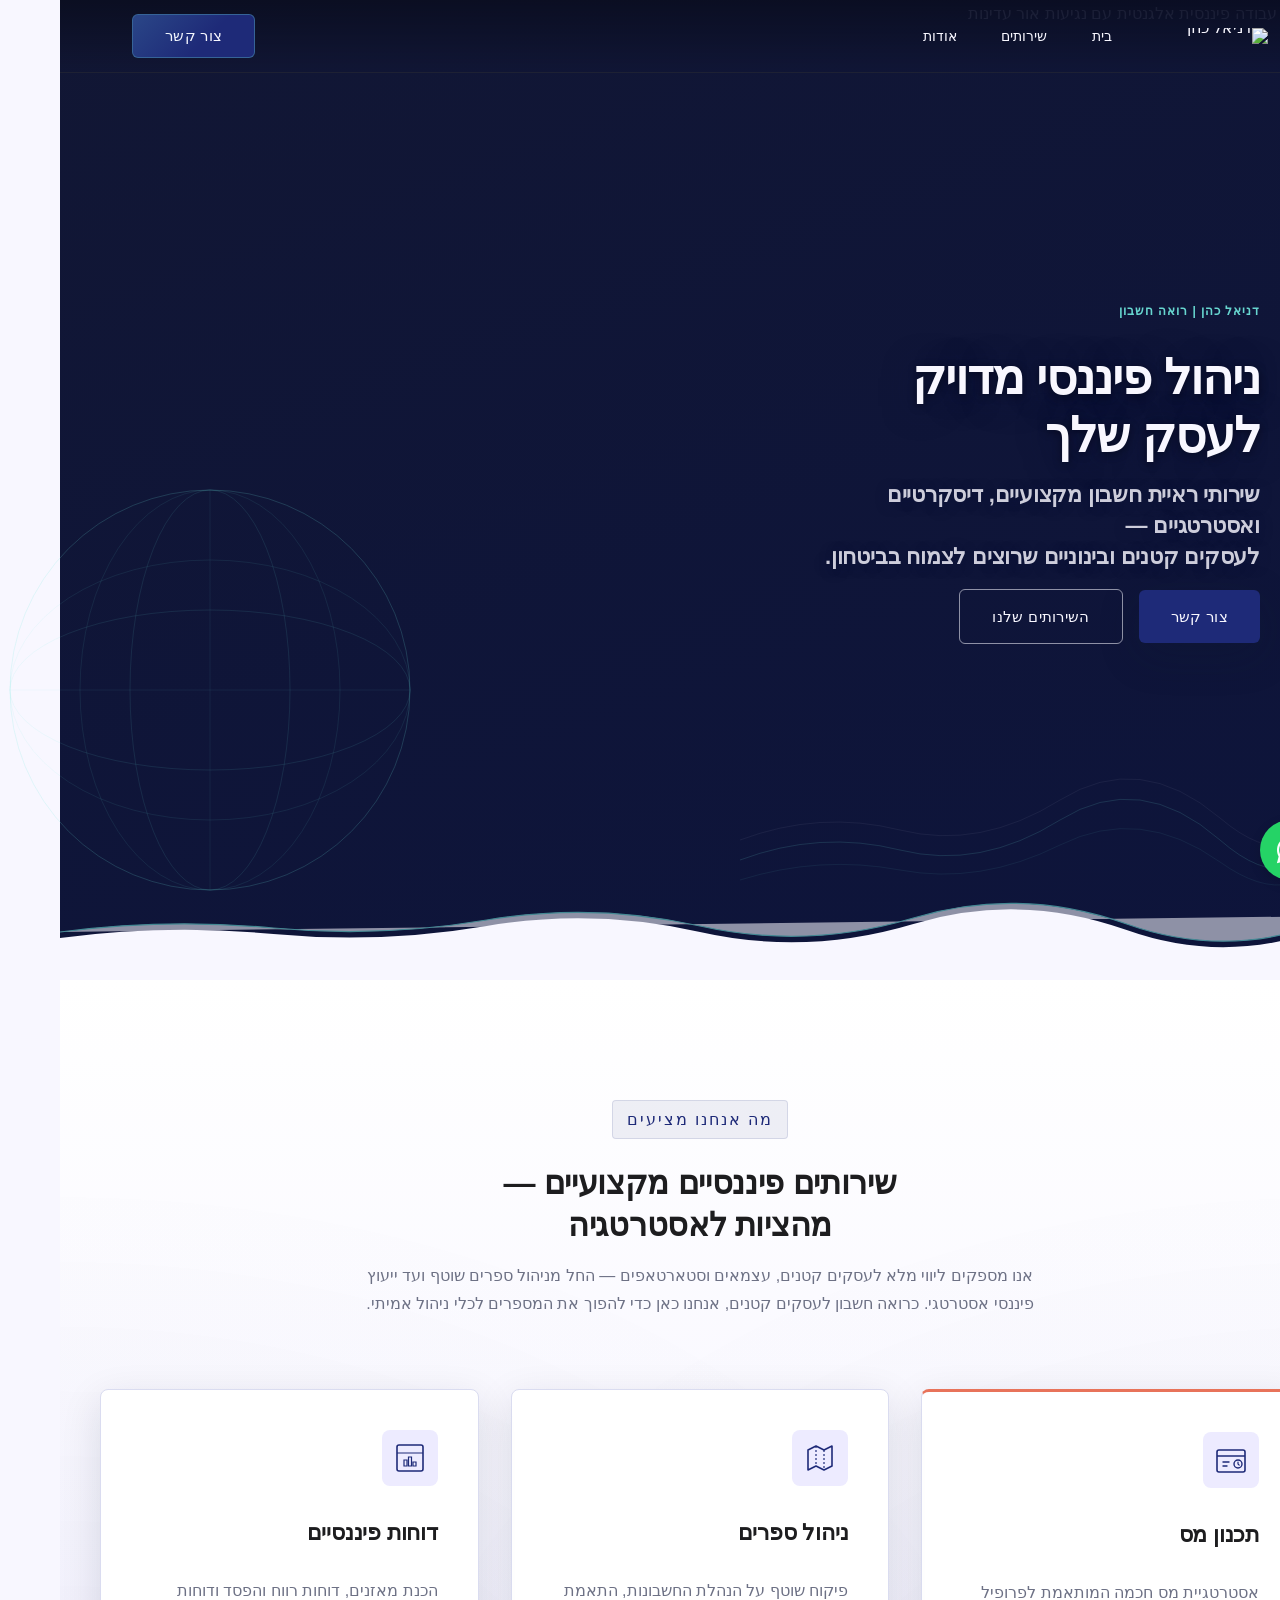
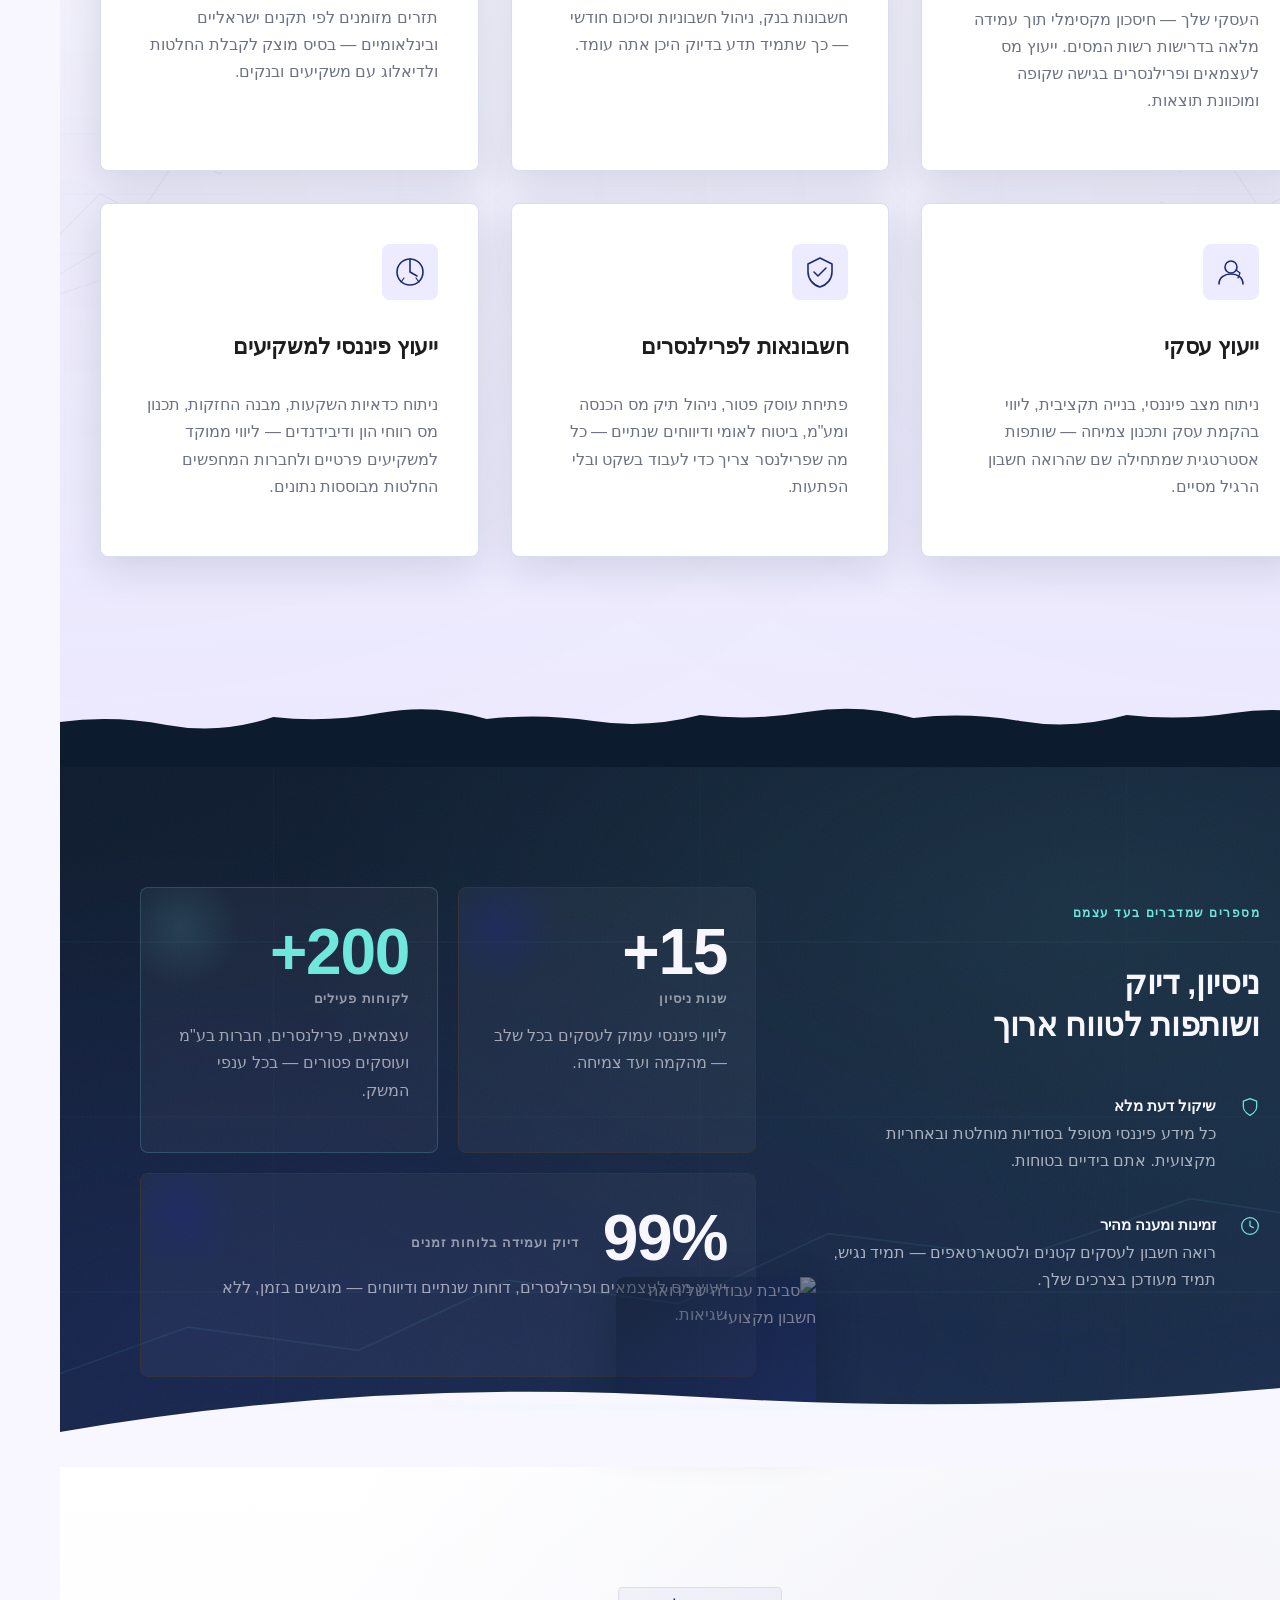
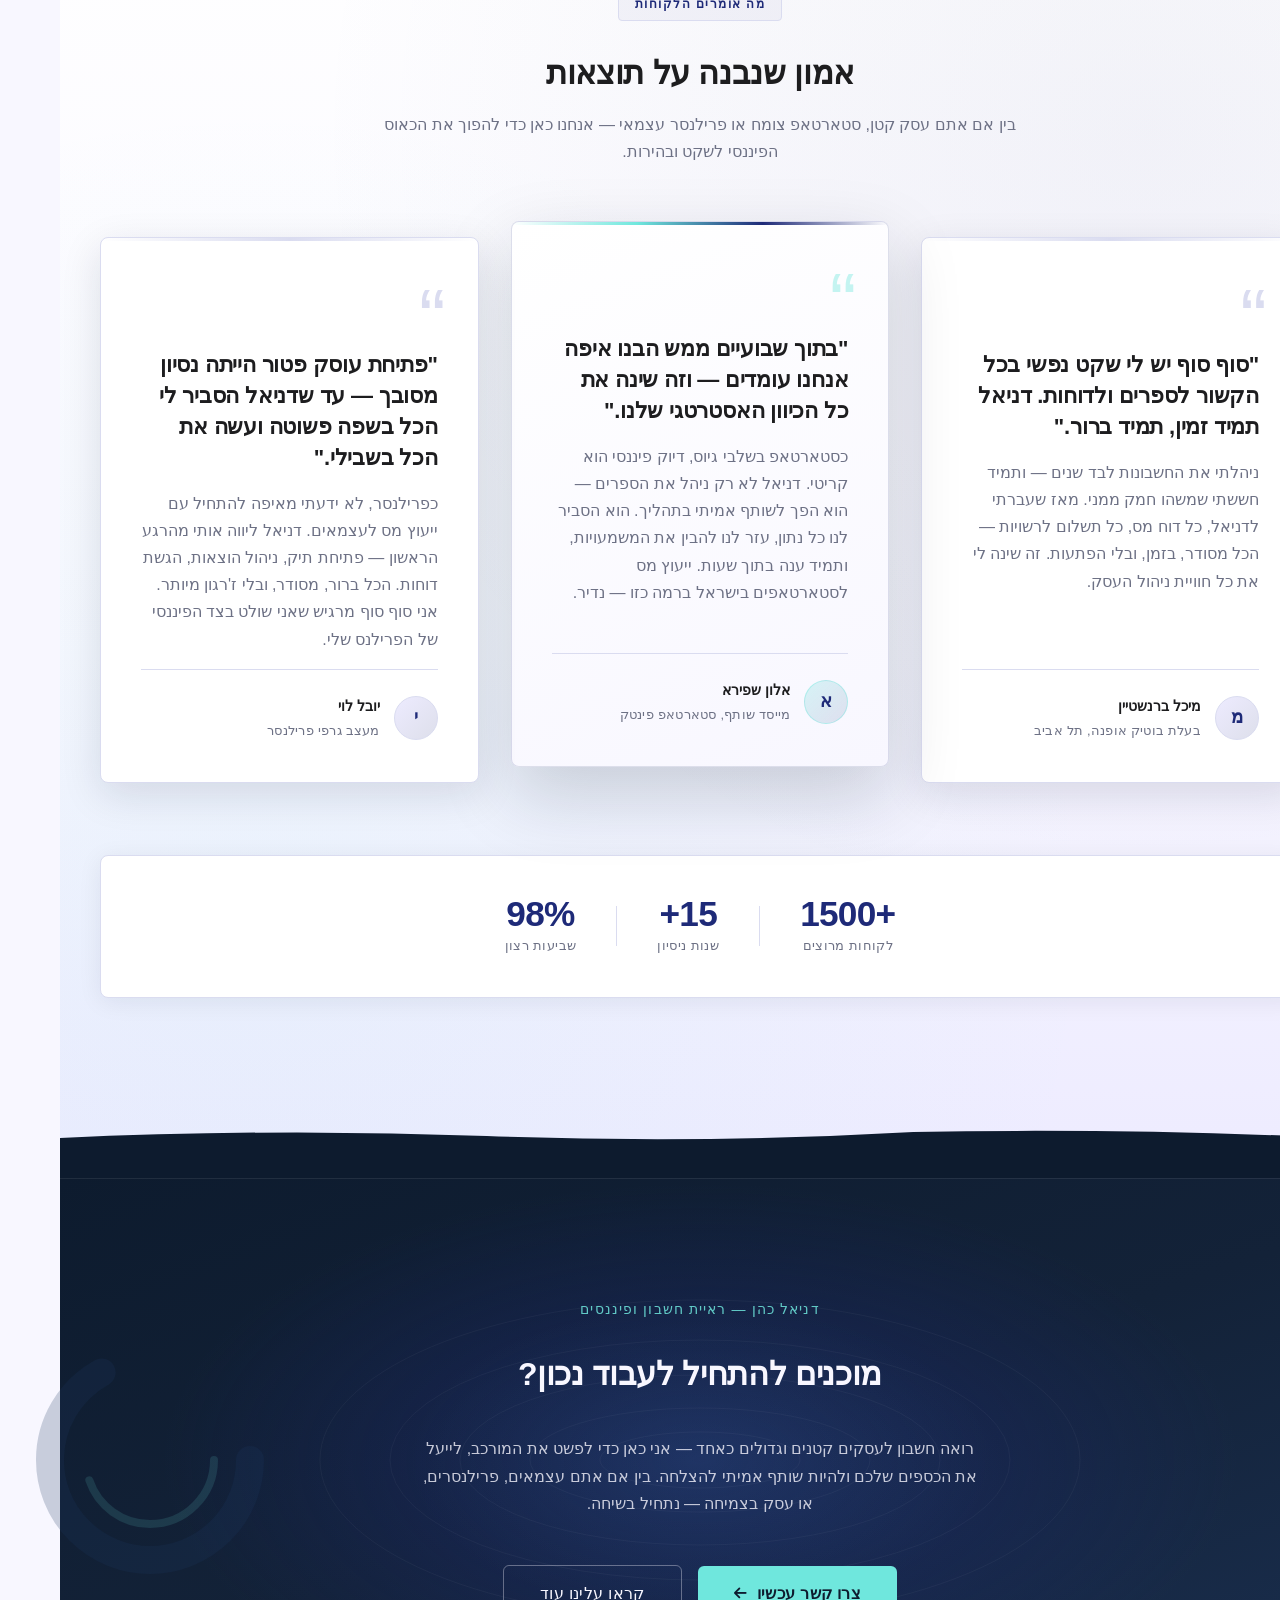
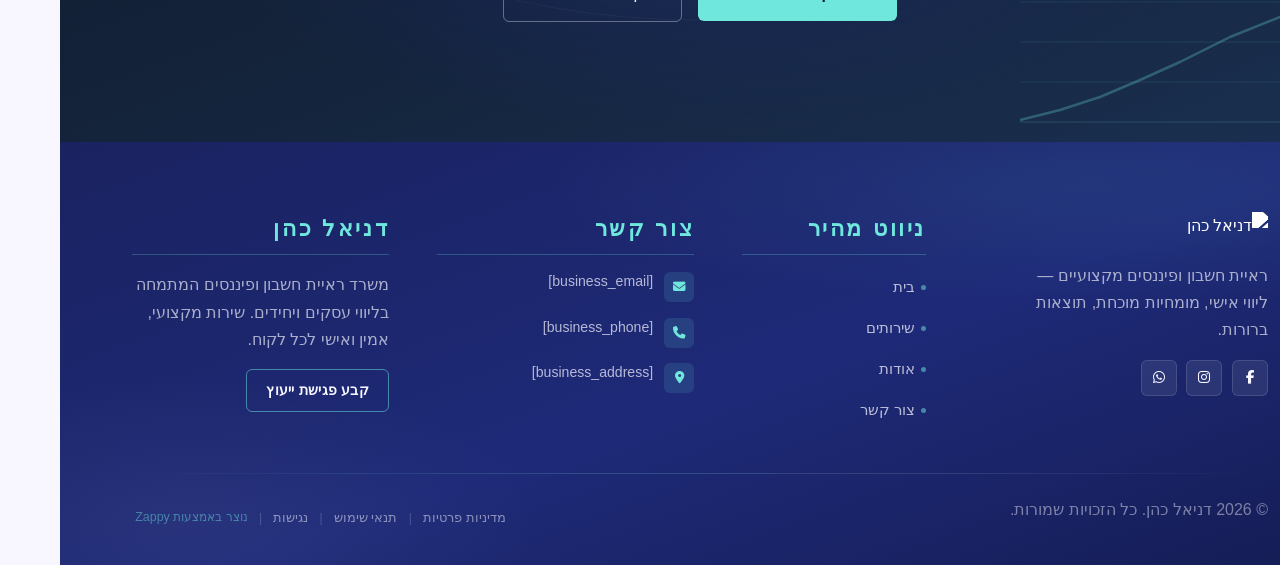
==== commit 7a5ec4e2: "Incremental sync: 1 page(s) — update_text" ====
--- a/public/index.html
+++ b/public/index.html
@@ -1 +1 @@
-<!doctype html><html dir="rtl" lang="he"><head><meta charset="UTF-8"><meta content="width=device-width,initial-scale=1" name="viewport"><meta content="index, follow" name="robots"><title>רואה חשבון לעסקים קטנים — דניאל כהן</title><meta content="רואה חשבון לעסקים קטנים וסטארטאפים שמבין את השפה שלך. דניאל כהן מציע פתרונות מס, הנהלת חשבונות וייעוץ פיננסי שיחסכו לך כסף ויניעו את העסק קדימה." name="description"><meta content="רואה חשבון לעסקים קטנים, רואה חשבון לסטארטאפים בישראל, רואה חשבון, ייעוץ מס לעצמאים ופרילנסרים" name="keywords"><link href="/assets/favicon.ico" rel="icon" type="image/x-icon"><link href="/assets/favicon-16x16.png" rel="icon" type="image/png" sizes="16x16"><link href="/assets/favicon-32x32.png" rel="icon" type="image/png" sizes="32x32"><link href="/assets/favicon-48x48.png" rel="icon" type="image/png" sizes="48x48"><link href="/assets/favicon-192x192.png" rel="icon" type="image/png" sizes="192x192"><link href="/assets/favicon-512x512.png" rel="icon" type="image/png" sizes="512x512"><link href="/assets/apple-touch-icon.png" rel="apple-touch-icon"><script>!function(){"use strict";var t="09abf76c-8a5d-437d-a3a1-32198e3f7257",e="https://api.zappy5.com/api/analytics/track",a=18e5,n=2592e6,o=!0,i=!0,r=!0;var s=function(){var e="zappy_visitor_"+t,a=null;try{if(a=localStorage.getItem(e)){var o=JSON.parse(a),i=Date.now();if(i-o.created<n)return o.lastSeen=i,localStorage.setItem(e,JSON.stringify(o)),o.id}}catch(t){console.warn("Zappy Analytics: LocalStorage not available")}var r="zv_"+Date.now()+"_"+Math.random().toString(36).substr(2,9);try{localStorage.setItem(e,JSON.stringify({id:r,created:Date.now(),lastSeen:Date.now()}))}catch(t){}return r}(),c=function(){var e="zappy_session_"+t,n=null;try{if(n=sessionStorage.getItem(e)){var o=JSON.parse(n),i=Date.now();if(i-o.timestamp<a)return o.timestamp=i,sessionStorage.setItem(e,JSON.stringify(o)),o.id}}catch(t){console.warn("Zappy Analytics: SessionStorage not available")}var r="zs_"+Date.now()+"_"+Math.random().toString(36).substr(2,9);try{sessionStorage.setItem(e,JSON.stringify({id:r,timestamp:Date.now()}))}catch(t){}return r}();function l(a,n){n=n||{};var o={website_id:t,event_type:a,page_path:window.location.pathname,referrer:document.referrer||"direct",visitor_id:s,session_id:c,metadata:n};if(navigator.sendBeacon){var i=new Blob([JSON.stringify(o)],{type:"application/json"});navigator.sendBeacon(e,i)}else fetch(e,{method:"POST",headers:{"Content-Type":"application/json"},body:JSON.stringify(o),keepalive:!0}).catch(function(t){console.warn("Zappy Analytics: Failed to track event",t)})}o&&l("pageview",{title:document.title,url:window.location.href}),i&&document.addEventListener("click",function(t){var e=t.target;if("BUTTON"===e.tagName||e.closest("button")){var a="BUTTON"===e.tagName?e:e.closest("button");l("click",{element:"button",text:a.textContent.trim().substring(0,100),id:a.id||null,class:a.className||null})}else if("A"===e.tagName||e.closest("a")){var n="A"===e.tagName?e:e.closest("a");l("navigation",{element:"link",text:n.textContent.trim().substring(0,100),href:n.href,external:n.hostname!==window.location.hostname})}},!0),r&&document.addEventListener("submit",function(t){var e=t.target;l("form_submit",{form_id:e.id||null,form_name:e.name||null,form_action:e.action||null,form_method:e.method||"GET"})},!0);var d=Date.now();window.addEventListener("beforeunload",function(){l("page_unload",{time_on_page:Math.floor((Date.now()-d)/1e3),page_path:window.location.pathname})}),window.zappyAnalytics={track:l,getVisitorId:function(){return s},getSessionId:function(){return c}}}()</script><meta content="רואה חשבון לעסקים קטנים — דניאל כהן" property="og:title"><meta content="רואה חשבון לעסקים קטנים וסטארטאפים שמבין את השפה שלך. דניאל כהן מציע פתרונות מס, הנהלת חשבונות וייעוץ פיננסי שיחסכו לך כסף ויניעו את העסק קדימה." property="og:description"><meta content="summary_large_image" name="twitter:card"><meta content="רואה חשבון לעסקים קטנים — דניאל כהן" name="twitter:title"><meta content="רואה חשבון לעסקים קטנים וסטארטאפים שמבין את השפה שלך. דניאל כהן מציע פתרונות מס, הנהלת חשבונות וייעוץ פיננסי שיחסכו לך כסף ויניעו את העסק קדימה." name="twitter:description"><meta content="website" property="og:type"><meta content="he_IL" property="og:locale"><link href="https://cdnjs.cloudflare.com/ajax/libs/font-awesome/6.4.0/css/all.min.css" rel="stylesheet"><link href="/assets/favicon.ico" rel="icon" type="image/x-icon"><link href="/assets/favicon-16x16.png" rel="icon" type="image/png" sizes="16x16"><link href="/assets/favicon-32x32.png" rel="icon" type="image/png" sizes="32x32"><link href="/assets/favicon-48x48.png" rel="icon" type="image/png" sizes="48x48"><link href="/assets/favicon-192x192.png" rel="icon" type="image/png" sizes="192x192"><link href="/assets/favicon-512x512.png" rel="icon" type="image/png" sizes="512x512"><link href="/assets/apple-touch-icon.png" rel="apple-touch-icon"><link href="https://cdn.jsdelivr.net/npm/vanilla-cookieconsent@3/dist/cookieconsent.css" rel="stylesheet"><script src="https://cdn.jsdelivr.net/npm/vanilla-cookieconsent@3/dist/cookieconsent.umd.js"></script><script src="https://cdn.jsdelivr.net/gh/mickidum/acc_toolbar/acctoolbar/acctoolbar.min.js"></script><link href="/styles.css" rel="stylesheet"><style id="zappy-dropdown-submenu-styles">#navMenu li:has(.sub-menu),.nav-menu li:has(.sub-menu),.navbar li:has(.sub-menu),nav li:has(.sub-menu){position:relative}#navMenu .sub-menu,.nav-menu .sub-menu,.navbar .sub-menu,nav .sub-menu{display:block!important;position:absolute!important;top:100%;left:0;min-width:220px;background:#fff;border-radius:8px;box-shadow:0 8px 25px rgba(0,0,0,.15);padding:8px 0;opacity:0;visibility:hidden;transform:translateY(10px);transition:all .3s ease;z-index:1000;list-style:none;pointer-events:none}#navMenu li:hover>.sub-menu,.nav-menu li:hover>.sub-menu,.navbar li:hover>.sub-menu,nav li:hover>.sub-menu{opacity:1!important;visibility:visible!important;transform:translateY(0)!important;pointer-events:auto!important}.sub-menu li{list-style:none;margin:0;padding:0}.sub-menu a{display:block!important;padding:10px 16px!important;color:var(--text-dark,#333)!important;font-weight:500;text-decoration:none;white-space:nowrap;transition:background-color .2s}.sub-menu .zappy-nav-child>a{padding-left:28px!important;font-size:.9em!important;opacity:.85!important}[dir=rtl] .sub-menu .zappy-nav-child>a,html[lang=ar] .sub-menu .zappy-nav-child>a,html[lang=he] .sub-menu .zappy-nav-child>a{padding-left:10px!important;padding-right:28px!important}.sub-menu .zappy-nav-parent>a{font-weight:600!important}.sub-menu a:hover{background-color:#f5f5f5}[dir=rtl] .nav-menu .sub-menu,[dir=rtl] .navbar .sub-menu,[dir=rtl] nav .sub-menu,html[lang=ar] .nav-menu .sub-menu,html[lang=ar] .navbar .sub-menu,html[lang=ar] nav .sub-menu,html[lang=he] .nav-menu .sub-menu,html[lang=he] .navbar .sub-menu,html[lang=he] nav .sub-menu{left:auto!important;right:0!important}.sub-menu:empty,.sub-menu:not(:has(li)):not(:has(> a)),.sub-menu:not(:has(li:not(.zappy-hidden-menu-item))):not(:has(> a)){display:none!important;opacity:0!important;visibility:hidden!important;pointer-events:none!important}li:has(.menu-group-title):hover>.sub-menu{opacity:1!important;visibility:visible!important;transform:translateY(0)!important;pointer-events:auto!important}#navMenu>li>.menu-group-title,.nav-menu>li>.menu-group-title{display:inline-block;padding:.5rem 1rem;cursor:default;user-select:none}@media (max-width:768px){#navMenu .sub-menu,.nav-menu .sub-menu,.navbar .sub-menu,nav .sub-menu{position:static!important;transform:none!important;box-shadow:none!important;background:0 0!important;max-height:0;overflow:hidden;opacity:0;visibility:hidden;transition:max-height .3s ease,opacity .3s ease;padding:0!important;border-radius:0!important}#navMenu .sub-menu.mobile-expanded,.nav-menu .sub-menu.mobile-expanded,.navbar .sub-menu.mobile-expanded{max-height:none!important;overflow-y:visible!important;opacity:1!important;visibility:visible!important;padding:8px 0 8px 16px!important}[dir=rtl] .sub-menu.mobile-expanded,html[lang=he] .sub-menu.mobile-expanded{padding:8px 16px 8px 0!important}#navMenu li:hover>.sub-menu,.nav-menu li:hover>.sub-menu,.navbar li:hover>.sub-menu,nav li:hover>.sub-menu{opacity:0;visibility:hidden;pointer-events:none}#navMenu li>.sub-menu.mobile-expanded,.nav-menu li>.sub-menu.mobile-expanded,.navbar li>.sub-menu.mobile-expanded,nav li>.sub-menu.mobile-expanded{opacity:1!important;visibility:visible!important;pointer-events:auto!important}#navMenu li:has(.sub-menu),.nav-menu li:has(.sub-menu),.navbar li:has(.sub-menu),nav li:has(.sub-menu){display:flex!important;flex-wrap:wrap!important;align-items:center!important;position:relative!important;min-height:44px!important}#navMenu li:has(.sub-menu)>a,.nav-menu li:has(.sub-menu)>a,.navbar li:has(.sub-menu)>a,nav li:has(.sub-menu)>a{flex:1!important;min-width:0!important}#navMenu li:has(.sub-menu)>.menu-group-title,.nav-menu li:has(.sub-menu)>.menu-group-title,.navbar li:has(.sub-menu)>.menu-group-title,nav li:has(.sub-menu)>.menu-group-title{flex:1!important;min-width:0!important;padding:0!important;line-height:inherit!important}#navMenu li:has(.sub-menu)>.sub-menu,.nav-menu li:has(.sub-menu)>.sub-menu,.navbar li:has(.sub-menu)>.sub-menu,nav li:has(.sub-menu)>.sub-menu{flex-basis:100%!important;width:100%!important}#navMenu li:has(.sub-menu)>a [class*=arrow],#navMenu li:has(.sub-menu)>a [class*=chevron],.nav-menu li:has(.sub-menu)>a .fa-angle-down,.nav-menu li:has(.sub-menu)>a .fa-chevron-down,.nav-menu li:has(.sub-menu)>a [class*=arrow],.nav-menu li:has(.sub-menu)>a [class*=chevron],nav li:has(.sub-menu)>a [class*=arrow],nav li:has(.sub-menu)>a [class*=chevron]{display:none!important;visibility:hidden!important}.mobile-submenu-toggle{display:flex!important;align-items:center!important;justify-content:center!important;width:44px!important;height:auto!important;background:0 0!important;border:none!important;cursor:pointer!important;color:var(--text-light)!important;position:static!important;flex-shrink:0!important;align-self:stretch!important;z-index:2!important;padding:0!important;margin:0!important}.mobile-submenu-toggle::after{content:''!important;width:0!important;height:0!important;border-left:6px solid transparent!important;border-right:6px solid transparent!important;border-top:7px solid currentColor!important;transition:transform .3s ease!important}.mobile-submenu-toggle.expanded::after{transform:rotate(180deg)!important}.sub-menu a{padding:10px 0!important;display:block!important;color:var(--text-light)!important;white-space:normal!important}.sub-menu .zappy-nav-child>a{padding-left:28px!important;font-size:.9em!important;opacity:.85!important}[dir=rtl] .sub-menu .zappy-nav-child>a,html[lang=ar] .sub-menu .zappy-nav-child>a,html[lang=he] .sub-menu .zappy-nav-child>a{padding-left:0!important;padding-right:28px!important}.sub-menu .zappy-nav-parent>a{font-weight:600!important}#navMenu.active,.nav-menu.active{max-width:100vw!important;overflow-x:hidden!important;box-sizing:border-box!important}.navbar .sub-menu li a,.zappy-products-dropdown .sub-menu a,nav.navbar .sub-menu li a{color:var(--text-light)!important}}@media (min-width:769px){.mobile-submenu-toggle{display:none!important}}</style><style id="zappy-widget-visibility">html[dir=rtl] .whatsapp-float{right:20px!important;left:auto!important}html:not([dir]) .whatsapp-float,html[dir=ltr] .whatsapp-float{left:20px!important;right:auto!important}html[dir=rtl] #mic-access-tool-general-button,html[dir=rtl] #mic-init-access-tool #mic-access-tool-general-button,html[dir=rtl] #mic-init-access-tool .mic-access-tool-general-button,html[dir=rtl] ._access-icon,html[dir=rtl] .mic-access-tool-general-button{left:20px!important;right:auto!important}html:not([dir]) #mic-access-tool-general-button,html:not([dir]) #mic-init-access-tool #mic-access-tool-general-button,html:not([dir]) #mic-init-access-tool .mic-access-tool-general-button,html:not([dir]) ._access-icon,html:not([dir]) .mic-access-tool-general-button,html[dir=ltr] #mic-access-tool-general-button,html[dir=ltr] #mic-init-access-tool #mic-access-tool-general-button,html[dir=ltr] #mic-init-access-tool .mic-access-tool-general-button,html[dir=ltr] ._access-icon,html[dir=ltr] .mic-access-tool-general-button{right:20px!important;left:auto!important}@media (max-width:768px){.whatsapp-float{display:flex!important}}@media (min-width:769px){.whatsapp-float{display:flex!important}}@media (max-width:768px){#mic-access-tool-general-button,#mic-init-access-tool #mic-access-tool-general-button,#mic-init-access-tool .mic-access-tool-general-button,._access-icon,.mic-access-tool-general-button{display:flex!important;visibility:visible!important;opacity:1!important;pointer-events:auto!important}#mic-access-tool-box,#mic-init-access-tool #mic-access-tool-box,._access-menu,.mic-access-tool-box,div[id*=mic-access-tool-box]{visibility:hidden;opacity:0;pointer-events:auto!important}}@media (min-width:769px){#mic-access-tool-general-button,#mic-init-access-tool #mic-access-tool-general-button,#mic-init-access-tool .mic-access-tool-general-button,._access-icon,.mic-access-tool-general-button{display:flex!important;visibility:visible!important;opacity:1!important;pointer-events:auto!important}#mic-access-tool-box,#mic-init-access-tool #mic-access-tool-box,._access-menu,.mic-access-tool-box,div[id*=mic-access-tool-box]{visibility:hidden;opacity:0;pointer-events:auto!important}}</style></head><body><nav class="navbar" dir="rtl"><button aria-label="Menu" class="mobile-toggle" id="mobileToggle"><svg viewBox="0 0 24 24" fill="none" height="24" width="24" class="hamburger-icon"><path d="M3 12h18M3 6h18M3 18h18" stroke="currentColor" stroke-width="2" stroke-linecap="round"></path></svg> <svg viewBox="0 0 24 24" fill="none" height="24" width="24" class="close-icon" style="display:none"><path d="M18 6L6 18M6 6l12 12" stroke="currentColor" stroke-width="2" stroke-linecap="round"></path></svg></button> <button aria-label="Call" class="phone-header-btn" data-phone="050-0000000"><svg viewBox="0 0 24 24" fill="currentColor" height="20" width="20"><path d="M22 16.92v3a2 2 0 0 1-2.18 2 19.79 19.79 0 0 1-8.63-3.07 19.5 19.5 0 0 1-6-6 19.79 19.79 0 0 1-3.07-8.67A2 2 0 0 1 4.11 2h3a2 2 0 0 1 2 1.72 12.84 12.84 0 0 0 .7 2.81 2 2 0 0 1-.45 2.11L8.09 9.91a16 16 0 0 0 6 6l1.27-1.27a2 2 0 0 1 2.11-.45 12.84 12.84 0 0 0 2.81.7A2 2 0 0 1 22 16.92z"></path></svg></button><div class="nav-container"><div class="nav-right-group"><div class="nav-brand"><a href="/" class="logo-link"><img alt="דניאל כהן" src="/assets/logo.webp" class="logo"></a></div><ul class="nav-menu" id="navMenu"><li><a href="/">בית</a></li><li><a href="/services">שירותים</a></li><li><a href="/about">אודות</a></li></ul></div><div class="nav-cta-container"><a href="/contact" class="nav-cta-btn">צור קשר</a></div></div></nav><script>window.addEventListener("load",function(){const e=document.querySelector(".navbar, nav, header");if(!e)return void console.log("[Navbar] Navbar element not found");let t=document.getElementById("mobileToggle")||document.querySelector(".mobile-toggle")||document.querySelector(".hamburger")||document.querySelector(".hamburger-menu")||document.querySelector(".menu-toggle")||document.querySelector(".burger-menu")||document.querySelector('[aria-label="Menu"]')||document.querySelector('[aria-label="תפריט"]');const o=document.querySelector(".phone-header-btn"),n=window.getComputedStyle(e);let r=n.backgroundColor;if(console.log("[Navbar] Initial navbar background:",r),"transparent"===r||"rgba(0, 0, 0, 0)"===r||r.startsWith("rgba")&&r.includes(", 0)")){const e=n.backgroundImage;if(e&&"none"!==e)console.log("[Navbar] Navbar has background image/gradient, using dark text"),r="rgb(240, 240, 240)";else{const e=window.getComputedStyle(document.body).backgroundColor;console.log("[Navbar] Navbar transparent, using body background:",e),r=e}}const i=r.match(/\d+/g);if(i&&i.length>=3){const e=(.299*parseInt(i[0])+.587*parseInt(i[1])+.114*parseInt(i[2]))/255;console.log("[Navbar] Mobile button colors preserved from Claude CSS (luminance:",e.toFixed(2)+")");const n=document.createElement("style");n.id="zappy-mobile-nav-fix";document.documentElement.lang;document.documentElement.dir,n.textContent='\n        /* Hide mobile buttons on desktop, show only on mobile */\n        @media (min-width: 769px) {\n          .mobile-toggle,\n          .phone-header-btn {\n            display: none !important;\n          }\n        }\n        \n        /* Show and position mobile buttons correctly on mobile */\n        @media (max-width: 768px) {\n          .mobile-toggle,\n          .phone-header-btn {\n            position: absolute !important;\n            top: 50% !important;\n            transform: translateY(-50%) !important;\n            z-index: 1001 !important;\n            display: flex !important;\n            align-items: center !important;\n            justify-content: center !important;\n            width: 36px !important;\n            height: 36px !important;\n            border-radius: 50% !important;\n            border: none !important;\n            cursor: pointer !important;\n            padding: 6px !important;\n            background: none !important;\n            color: var(--nav-text, var(--text-light)) !important;\n          }\n          \n          /* LTR positioning (default): hamburger LEFT, phone RIGHT */\n          html:not([dir="rtl"]):not([lang="he"]):not([lang="ar"]) .mobile-toggle,\n          html[dir="ltr"] .mobile-toggle {\n            left: 12px !important;\n            right: auto !important;\n          }\n          html:not([dir="rtl"]):not([lang="he"]):not([lang="ar"]) .phone-header-btn,\n          html[dir="ltr"] .phone-header-btn {\n            right: 12px !important;\n            left: auto !important;\n          }\n          \n          /* RTL positioning: hamburger RIGHT, phone LEFT */\n          html[dir="rtl"] .mobile-toggle,\n          html[lang="he"] .mobile-toggle,\n          html[lang="ar"] .mobile-toggle {\n            right: 12px !important;\n            left: auto !important;\n          }\n          html[dir="rtl"] .phone-header-btn,\n          html[lang="he"] .phone-header-btn,\n          html[lang="ar"] .phone-header-btn {\n            left: 12px !important;\n            right: auto !important;\n          }\n          \n          /* CRITICAL: Ensure nav-container has min-height on mobile */\n          /* All children are positioned absolutely/fixed on mobile, so height:auto collapses to 0 */\n          .nav-container {\n            min-height: 70px !important;\n            position: relative !important;\n          }\n          \n          /* Ensure SVG icons are properly sized and inherit color */\n          .mobile-toggle svg,\n          .phone-header-btn svg {\n            width: 24px !important;\n            height: 24px !important;\n            /* Don\'t force display - let JavaScript control hamburger/close toggle */\n          }\n          \n          /* Reset nav-cta-container on mobile - remove desktop box-shadow/padding */\n          /* that creates a visible ghost box when CTA button is hidden */\n          .nav-cta-container {\n            box-shadow: none !important;\n            padding: 0 !important;\n          }\n          \n          /* Hide nav-cta-container entirely on mobile when there\'s no lang-switcher */\n          /* (only the CTA button is inside, and it\'s hidden on mobile) */\n          .nav-cta-container:not(:has(.lang-switcher)) {\n            display: none !important;\n          }\n          \n          /* CRITICAL: Prevent hero image fade gradient from bleeding over headline text */\n          /* The .image-fade-gradient has bottom: -30px (extends below parent) */\n          /* On mobile stacked layout, this overlaps the h1 text below the image */\n          .hero-image-column {\n            overflow: hidden !important;\n          }\n          .image-fade-gradient {\n            bottom: 0 !important;\n          }\n          \n          /* Hide desktop language switcher on mobile - hamburger menu handles it */\n          /* High specificity to override stored CSS */\n          .lang-switcher,\n          .nav-cta-container .lang-switcher,\n          .nav-container .lang-switcher,\n          .navbar .lang-switcher,\n          .navbar .nav-cta-container .lang-switcher {\n            display: none !important;\n          }\n        }\n      ';const r=document.getElementById("zappy-mobile-nav-fix");r&&r.remove(),document.head.appendChild(n),console.log("[Navbar] Critical CSS injected for mobile nav positioning");const a=window.innerWidth<=768;if(t){const e=t.querySelector(".hamburger-icon"),o=t.querySelector(".close-icon");e&&(e.style.setProperty("width","24px","important"),e.style.setProperty("height","24px","important"),e.style.setProperty("display","block","important")),o&&(o.style.setProperty("width","24px","important"),o.style.setProperty("height","24px","important"),o.style.setProperty("display","none","important")),a?(t.style.setProperty("position","absolute","important"),t.style.setProperty("top","50%","important"),t.style.setProperty("transform","translateY(-50%)","important"),t.style.setProperty("z-index","1001","important"),t.style.removeProperty("left"),t.style.removeProperty("right"),console.log("[Navbar] Mobile toggle positioning applied (mobile viewport)")):(t.style.removeProperty("position"),t.style.removeProperty("top"),t.style.removeProperty("transform"),t.style.removeProperty("z-index"),t.style.removeProperty("left"),t.style.removeProperty("right"),console.log("[Navbar] Desktop viewport - cleared mobile toggle inline positioning"))}if(o){const e=o.querySelector("svg");e&&(e.style.width="24px",e.style.height="24px",e.setAttribute("width","24"),e.setAttribute("height","24")),a?(o.style.setProperty("position","absolute","important"),o.style.setProperty("top","50%","important"),o.style.setProperty("transform","translateY(-50%)","important"),o.style.setProperty("z-index","1001","important"),o.style.removeProperty("left"),o.style.removeProperty("right"),console.log("[Navbar] Phone button positioning applied (mobile viewport)")):(o.style.removeProperty("position"),o.style.removeProperty("top"),o.style.removeProperty("transform"),o.style.removeProperty("z-index"),o.style.removeProperty("left"),o.style.removeProperty("right"),console.log("[Navbar] Desktop viewport - cleared phone button inline positioning"))}}else console.log("[Navbar] Could not parse background color:",r);t=document.getElementById("mobileToggle")||document.querySelector(".mobile-toggle")||document.querySelector(".hamburger")||document.querySelector(".hamburger-menu")||document.querySelector(".menu-toggle")||document.querySelector(".burger-menu")||document.querySelector('[aria-label="Menu"]')||document.querySelector('[aria-label="תפריט"]');const a=document.getElementById("navMenu")||document.querySelector(".nav-menu")||document.querySelector(".nav-links")||document.querySelector("nav ul:not(.submenu)");if(!t||!a)return void console.log("[Navbar] Mobile toggle or menu not found:",{toggle:!!t,menu:!!a});a.id||(a.id="navMenu"),console.log("[Navbar] Initializing mobile menu...");const l=t.cloneNode(!0);t.parentNode.replaceChild(l,t),l.addEventListener("click",function(e){e.preventDefault(),e.stopPropagation();const t=this.querySelector(".hamburger-icon"),o=this.querySelector(".close-icon");a.classList.contains("active")?(a.classList.remove("active"),t&&t.style.setProperty("display","block","important"),o&&o.style.setProperty("display","none","important"),document.body.style.overflow="",console.log("[Navbar] Menu closed")):(a.classList.add("active"),t&&t.style.setProperty("display","none","important"),o&&o.style.setProperty("display","block","important"),document.body.style.overflow="hidden",console.log("[Navbar] Menu opened"))}),a.querySelectorAll("a").forEach(function(e){e.addEventListener("click",function(){if("#"===this.getAttribute("href"))return;const e=l.querySelector(".hamburger-icon"),t=l.querySelector(".close-icon");a.classList.remove("active"),e&&e.style.setProperty("display","block","important"),t&&t.style.setProperty("display","none","important"),document.body.style.overflow="",console.log("[Navbar] Menu closed (link clicked)")})});var s=a.querySelectorAll(".dropdown-toggle");s.forEach(function(e){e.addEventListener("click",function(e){e.preventDefault(),e.stopPropagation();var t=this.closest(".nav-dropdown");t&&(t.parentNode.querySelectorAll(".nav-dropdown.open").forEach(function(e){e!==t&&e.classList.remove("open")}),t.classList.toggle("open"),console.log("[Navbar] Dropdown toggled:",t.classList.contains("open")?"open":"closed"))})}),document.addEventListener("click",function(e){e.target.closest(".nav-dropdown")||document.querySelectorAll(".nav-dropdown.open").forEach(function(e){e.classList.remove("open")})}),console.log("[Navbar] Dropdown handlers initialized for "+s.length+" dropdowns"),o&&o.addEventListener("click",function(){const e=document.querySelectorAll('a[href^="tel:"]'),t=e.length>0?e[0].getAttribute("href").replace("tel:",""):"[business_phone]";window.location.href="tel:"+t,console.log("[Navbar] Phone button clicked")}),console.log("[Navbar] Mobile menu initialized successfully")})</script><main><section class="index-hero-section" data-layout-spec="בית-hero" dir="rtl" data-hero-type="fullscreen-scrim"><img alt="סביבת עבודה פיננסית אלגנטית עם נגיעות אור עדינות" src="/assets/site-index-hero-image-1.webp" class="index-hero-bg" data-context="Cinematic editorial hero image for a premium Israeli accounting and financial services firm. An elegant financial workspace at night: a dark mahogany desk with a sleek open laptop showing abstract indigo data graphs, a crystal glass paperweight catching soft light, a leather-bound ledger, and a fountain pen. The background blends deep indigo and charcoal shadows with subtle luminous aqua light streaks suggesting topographic financial data lines. Mood: refined, authoritative, cinematic. Color palette: deep navy, charcoal, soft lavender, luminous aqua. Highly atmospheric, shallow depth of field." data-hero-bg="true" data-placeholder="index-hero-image-1" height="900" width="1440"><div class="index-hero-scrim" aria-hidden="true"></div><div class="index-hero-globe-motif" aria-hidden="true"><svg viewBox="0 0 420 420" aria-hidden="true" xmlns="http://www.w3.org/2000/svg" data-no-icon-edit="true" fill="none" height="420" width="420"><ellipse cx="210" cy="210" fill="none" rx="200" ry="200" stroke="#6FE7DD" stroke-width="1" opacity="0.18"></ellipse><ellipse cx="210" cy="210" fill="none" rx="200" ry="80" stroke="#6FE7DD" stroke-width="0.8" opacity="0.13"></ellipse><ellipse cx="210" cy="210" fill="none" rx="200" ry="130" stroke="#6FE7DD" stroke-width="0.8" opacity="0.11"></ellipse><ellipse cx="210" cy="210" fill="none" rx="80" ry="200" stroke="#6FE7DD" stroke-width="0.8" opacity="0.13"></ellipse><ellipse cx="210" cy="210" fill="none" rx="130" ry="200" stroke="#6FE7DD" stroke-width="0.8" opacity="0.11"></ellipse><line stroke="#6FE7DD" stroke-width="0.7" x1="10" x2="410" y1="210" y2="210" opacity="0.10"></line><line stroke="#6FE7DD" stroke-width="0.7" x1="210" x2="210" y1="10" y2="410" opacity="0.10"></line></svg></div><div class="index-hero-topo" aria-hidden="true"><svg viewBox="0 0 600 200" aria-hidden="true" xmlns="http://www.w3.org/2000/svg" data-no-icon-edit="true" fill="none" height="200" width="600"><path d="M0,160 Q80,130 160,150 T320,120 T480,140 T600,110" stroke="#6FE7DD" stroke-width="0.8" fill="none" opacity="0.18"></path><path d="M0,180 Q80,155 160,170 T320,145 T480,162 T600,135" stroke="#6FE7DD" stroke-width="0.6" fill="none" opacity="0.12"></path><path d="M0,140 Q80,110 160,130 T320,100 T480,118 T600,90" stroke="#EDEBFF" stroke-width="0.6" fill="none" opacity="0.10"></path></svg></div><div class="index-hero-container"><div class="index-hero-content"><span class="index-hero-label">דניאל כהן | רואה חשבון</span><h1 class="index-hero-h1">ניהול פיננסי מדויק<br>לעסק שלך</h1><h3 class="index-hero-subtitle">שירותי ראיית חשבון מקצועיים, דיסקרטיים ואסטרטגיים —<br class="index-hero-br">לעסקים קטנים ובינוניים שרוצים לצמוח בביטחון.</h3><div class="index-hero-ctas"><a href="/contact" class="index-hero-btn-primary">צור קשר</a> <a href="/services" class="index-hero-btn-secondary">השירותים שלנו</a></div></div></div><div class="index-hero-divider-wrapper"><svg viewBox="0 0 1440 80" aria-hidden="true" xmlns="http://www.w3.org/2000/svg" data-no-icon-edit="true" preserveAspectRatio="none"><path d="M0,32 Q120,18 240,28 T480,20 T720,26 T960,18 T1200,24 T1440,16" stroke="#6FE7DD" stroke-width="1.2" fill="var(--bg-light)" opacity="0.55"></path><path d="M0,80 L0,38 Q120,24 240,34 T480,26 T720,32 T960,24 T1200,30 T1440,22 L1440,80 Z" fill="var(--bg-light)"></path></svg></div></section><section class="index-services-section" data-layout-spec="בית-services" dir="rtl"><svg viewBox="0 0 180 480" aria-hidden="true" xmlns="http://www.w3.org/2000/svg" data-no-icon-edit="true" preserveAspectRatio="none" class="services-bg-lines services-bg-lines--right"><polyline points="0,400 40,360 80,380 120,320 160,340 180,300" fill="none" stroke="#1E2A78" stroke-width="1" opacity="0.06"></polyline><polyline points="0,440 50,410 90,430 130,390 180,370" fill="none" stroke="#1E2A78" stroke-width="1" opacity="0.05"></polyline><polyline points="0,460 60,440 100,455 140,420 180,410" fill="none" stroke="#1E2A78" stroke-width="1" opacity="0.04"></polyline><line stroke="#1E2A78" stroke-width="0.5" x1="0" x2="180" y1="300" y2="300" opacity="0.04"></line><line stroke="#1E2A78" stroke-width="0.5" x1="0" x2="180" y1="360" y2="360" opacity="0.04"></line><line stroke="#1E2A78" stroke-width="0.5" x1="0" x2="180" y1="420" y2="420" opacity="0.04"></line></svg> <svg viewBox="0 0 180 480" aria-hidden="true" xmlns="http://www.w3.org/2000/svg" data-no-icon-edit="true" preserveAspectRatio="none" class="services-bg-lines services-bg-lines--left"><polyline points="180,400 140,355 100,375 60,315 20,338 0,295" fill="none" stroke="#1E2A78" stroke-width="1" opacity="0.06"></polyline><polyline points="180,440 130,408 90,428 50,386 0,368" fill="none" stroke="#1E2A78" stroke-width="1" opacity="0.05"></polyline><polyline points="180,462 120,442 80,456 40,418 0,408" fill="none" stroke="#1E2A78" stroke-width="1" opacity="0.04"></polyline><line stroke="#1E2A78" stroke-width="0.5" x1="0" x2="180" y1="300" y2="300" opacity="0.04"></line><line stroke="#1E2A78" stroke-width="0.5" x1="0" x2="180" y1="360" y2="360" opacity="0.04"></line><line stroke="#1E2A78" stroke-width="0.5" x1="0" x2="180" y1="420" y2="420" opacity="0.04"></line></svg><div class="services-container"><div class="services-intro"><p class="services-eyebrow">מה אנחנו מציעים</p><h2 class="services-heading">שירותים פיננסיים מקצועיים —<br>מהציות לאסטרטגיה</h2><p class="services-subtext">אנו מספקים ליווי מלא לעסקים קטנים, עצמאים וסטארטאפים — החל מניהול ספרים שוטף ועד ייעוץ פיננסי אסטרטגי. כרואה חשבון לעסקים קטנים, אנחנו כאן כדי להפוך את המספרים לכלי ניהול אמיתי.</p></div><div class="services-grid"><article class="service-card service-card--featured"><div class="service-card__icon-wrap"><svg viewBox="0 0 36 36" aria-hidden="true" xmlns="http://www.w3.org/2000/svg" fill="none" height="36" width="36" data-element-type="icon" data-icon-type="svg"><rect fill="none" height="22" rx="2" stroke="currentColor" stroke-width="1.6" width="28" x="4" y="8"></rect><path d="M4 14h28" stroke="currentColor" stroke-width="1.4"></path><path d="M10 20h6M10 24h4" stroke="currentColor" stroke-width="1.4" stroke-linecap="round"></path><circle cx="25" cy="22" r="4" stroke="currentColor" stroke-width="1.4" fill="none"></circle><path d="M25 20v2l1.2 1.2" stroke="currentColor" stroke-width="1.2" stroke-linecap="round"></path></svg></div><div class="service-card__content"><h3 class="service-card__title">תכנון מס</h3><p class="service-card__desc">אסטרטגיית מס חכמה המותאמת לפרופיל העסקי שלך — חיסכון מקסימלי תוך עמידה מלאה בדרישות רשות המסים. ייעוץ מס לעצמאים ופרילנסרים בגישה שקופה ומוכוונת תוצאות.</p></div></article><article class="service-card"><div class="service-card__icon-wrap"><svg viewBox="0 0 36 36" aria-hidden="true" xmlns="http://www.w3.org/2000/svg" fill="none" height="36" width="36" data-element-type="icon" data-icon-type="svg"><path d="M6 30V10l8-4 8 4 8-4v20l-8 4-8-4-8 4z" stroke="currentColor" stroke-width="1.6" fill="none" stroke-linejoin="round"></path><path d="M14 6v20M22 10v20" stroke="currentColor" stroke-width="1.2" stroke-dasharray="2 2"></path></svg></div><div class="service-card__content"><h3 class="service-card__title">ניהול ספרים</h3><p class="service-card__desc">פיקוח שוטף על הנהלת החשבונות, התאמת חשבונות בנק, ניהול חשבוניות וסיכום חודשי — כך שתמיד תדע בדיוק היכן אתה עומד.</p></div></article><article class="service-card"><div class="service-card__icon-wrap"><svg viewBox="0 0 36 36" aria-hidden="true" xmlns="http://www.w3.org/2000/svg" fill="none" height="36" width="36" data-element-type="icon" data-icon-type="svg"><rect fill="none" height="26" rx="2" stroke="currentColor" stroke-width="1.6" width="26" x="5" y="5"></rect><path d="M5 13h26" stroke="currentColor" stroke-width="1.2"></path><path d="M12 20h3v6h-3zM16.5 17h3v9h-3zM21 22h3v4h-3z" stroke="currentColor" stroke-width="1.2" fill="none"></path></svg></div><div class="service-card__content"><h3 class="service-card__title">דוחות פיננסיים</h3><p class="service-card__desc">הכנת מאזנים, דוחות רווח והפסד ודוחות תזרים מזומנים לפי תקנים ישראליים ובינלאומיים — בסיס מוצק לקבלת החלטות ולדיאלוג עם משקיעים ובנקים.</p></div></article><article class="service-card"><div class="service-card__icon-wrap"><svg viewBox="0 0 36 36" aria-hidden="true" xmlns="http://www.w3.org/2000/svg" fill="none" height="36" width="36" data-element-type="icon" data-icon-type="svg"><circle cx="18" cy="13" r="6" stroke="currentColor" stroke-width="1.6" fill="none"></circle><path d="M6 30c0-6.627 5.373-10 12-10s12 3.373 12 10" stroke="currentColor" stroke-width="1.6" fill="none" stroke-linecap="round"></path><path d="M23 16l4 3-2 5" stroke="currentColor" stroke-width="1.2" fill="none" stroke-linejoin="round" stroke-linecap="round"></path></svg></div><div class="service-card__content"><h3 class="service-card__title">ייעוץ עסקי</h3><p class="service-card__desc">ניתוח מצב פיננסי, בנייה תקציבית, ליווי בהקמת עסק ותכנון צמיחה — שותפות אסטרטגית שמתחילה שם שהרואה חשבון הרגיל מסיים.</p></div></article><article class="service-card"><div class="service-card__icon-wrap"><svg viewBox="0 0 36 36" aria-hidden="true" xmlns="http://www.w3.org/2000/svg" fill="none" height="36" width="36" data-element-type="icon" data-icon-type="svg"><path d="M18 4l12 6v8c0 7-5 13-12 15C11 31 6 25 6 18v-8l12-6z" stroke="currentColor" stroke-width="1.6" fill="none" stroke-linejoin="round"></path><path d="M12 18l4 4 8-8" stroke="currentColor" stroke-width="1.6" stroke-linecap="round" stroke-linejoin="round"></path></svg></div><div class="service-card__content"><h3 class="service-card__title">חשבונאות לפרילנסרים</h3><p class="service-card__desc">פתיחת עוסק פטור, ניהול תיק מס הכנסה ומע"מ, ביטוח לאומי ודיווחים שנתיים — כל מה שפרילנסר צריך כדי לעבוד בשקט ובלי הפתעות.</p></div></article><article class="service-card"><div class="service-card__icon-wrap"><svg viewBox="0 0 36 36" aria-hidden="true" xmlns="http://www.w3.org/2000/svg" fill="none" height="36" width="36" data-element-type="icon" data-icon-type="svg"><circle cx="18" cy="18" r="13" stroke="currentColor" stroke-width="1.6" fill="none"></circle><path d="M18 5v13l7 4" stroke="currentColor" stroke-width="1.6" stroke-linecap="round" stroke-linejoin="round"></path><path d="M9 28l3-4M27 28l-3-4" stroke="currentColor" stroke-width="1.2" stroke-linecap="round"></path></svg></div><div class="service-card__content"><h3 class="service-card__title">ייעוץ פיננסי למשקיעים</h3><p class="service-card__desc">ניתוח כדאיות השקעות, מבנה החזקות, תכנון מס רווחי הון ודיבידנדים — ליווי ממוקד למשקיעים פרטיים ולחברות המחפשים החלטות מבוססות נתונים.</p></div></article></div></div><div class="services-divider-wrapper"><svg viewBox="0 0 1440 90" aria-hidden="true" xmlns="http://www.w3.org/2000/svg" data-no-icon-edit="true" preserveAspectRatio="none"><path d="M0,90 L0,45 Q60,38 120,48 T240,40 Q300,46 360,36 T480,42 Q540,36 600,44 T720,38 Q780,44 840,35 T960,41 Q1020,35 1080,44 T1200,38 Q1260,44 1320,36 T1440,42 L1440,90 Z" fill="#0D1B2E"></path></svg></div></section><section class="index-stats-section" data-layout-spec="בית-stats" dir="rtl"><div class="index-stats-texture" aria-hidden="true"></div><svg viewBox="0 0 1200 600" aria-hidden="true" xmlns="http://www.w3.org/2000/svg" data-no-icon-edit="true" preserveAspectRatio="none" class="index-stats-linework"><line stroke="rgba(111,231,221,0.06)" stroke-width="1" x1="0" x2="1200" y1="150" y2="150"></line><line stroke="rgba(111,231,221,0.04)" stroke-width="1" x1="0" x2="1200" y1="300" y2="300"></line><line stroke="rgba(111,231,221,0.06)" stroke-width="1" x1="0" x2="1200" y1="450" y2="450"></line><line stroke="rgba(111,231,221,0.03)" stroke-width="1" x1="200" x2="200" y1="0" y2="600"></line><line stroke="rgba(111,231,221,0.03)" stroke-width="1" x1="600" x2="600" y1="0" y2="600"></line><line stroke="rgba(111,231,221,0.03)" stroke-width="1" x1="1000" x2="1000" y1="0" y2="600"></line><polyline points="0,520 120,480 280,500 420,440 580,460 720,400 900,420 1060,370 1200,390" fill="none" stroke="rgba(111,231,221,0.07)" stroke-width="1.5"></polyline><polyline points="0,560 150,530 300,545 500,510 700,525 900,490 1100,505 1200,495" fill="none" stroke="rgba(30,42,120,0.15)" stroke-width="1"></polyline></svg><div class="index-stats-container"><div class="index-stats-content"><div class="index-stats-label">מספרים שמדברים בעד עצמם</div><h2 class="index-stats-heading">ניסיון, דיוק<br>ושותפות לטווח ארוך</h2><div class="index-stats-support-blocks"><div class="index-stats-support-item"><div class="index-stats-support-icon" aria-hidden="true"><svg viewBox="0 0 24 24" fill="none" height="20" width="20" data-element-type="icon" data-icon-type="svg" stroke="currentColor" stroke-linecap="round" stroke-linejoin="round" stroke-width="1.5"><path d="M12 22s8-4 8-10V5l-8-3-8 3v7c0 6 8 10 8 10z"></path></svg></div><div class="index-stats-support-text"><strong>שיקול דעת מלא</strong><p>כל מידע פיננסי מטופל בסודיות מוחלטת ובאחריות מקצועית. אתם בידיים בטוחות.</p></div></div><div class="index-stats-support-item"><div class="index-stats-support-icon" aria-hidden="true"><svg viewBox="0 0 24 24" fill="none" height="20" width="20" data-element-type="icon" data-icon-type="svg" stroke="currentColor" stroke-linecap="round" stroke-linejoin="round" stroke-width="1.5"><circle cx="12" cy="12" r="10"></circle><polyline points="12 6 12 12 16 14"></polyline></svg></div><div class="index-stats-support-text"><strong>זמינות ומענה מהיר</strong><p>רואה חשבון לעסקים קטנים ולסטארטאפים — תמיד נגיש, תמיד מעודכן בצרכים שלך.</p></div></div></div></div><div class="index-stats-numerics"><article class="index-stats-card index-stats-card--primary"><div class="index-stats-backplate" aria-hidden="true"></div><span class="index-stats-number">15+</span> <span class="index-stats-unit">שנות ניסיון</span><p class="index-stats-desc">ליווי פיננסי עמוק לעסקים בכל שלב — מהקמה ועד צמיחה.</p></article><article class="index-stats-card index-stats-card--accent"><div class="index-stats-backplate" aria-hidden="true"></div><span class="index-stats-number">200+</span> <span class="index-stats-unit">לקוחות פעילים</span><p class="index-stats-desc">עצמאים, פרילנסרים, חברות בע"מ ועוסקים פטורים — בכל ענפי המשק.</p></article><article class="index-stats-card index-stats-card--wide"><div class="index-stats-backplate" aria-hidden="true"></div><span class="index-stats-number">99%</span> <span class="index-stats-unit">דיוק ועמידה בלוחות זמנים</span><p class="index-stats-desc">ייעוץ מס לעצמאים ופרילנסרים, דוחות שנתיים ודיווחים — מוגשים בזמן, ללא שגיאות.</p></article><div class="index-stats-image-tile"><img alt="סביבת עבודה של רואה חשבון מקצועי" src="/assets/site-index-stats-image-1.webp" data-context="A professional accountant workspace with an open laptop showing financial charts, a neat desk with papers, a pen, and soft warm lighting — conveying expertise, precision, and calm authority for an accounting and financial services firm" data-placeholder="index-stats-image-1" height="400" width="600"><div class="index-stats-image-overlay" aria-hidden="true"></div></div></div></div><div class="index-stats-divider-wrapper"><svg viewBox="0 0 1200 90" aria-hidden="true" xmlns="http://www.w3.org/2000/svg" data-no-icon-edit="true" preserveAspectRatio="none"><path d="M0,90 L0,55 Q300,0 600,20 Q900,40 1200,5 L1200,90 Z" fill="var(--bg-light)"></path></svg><div class="index-stats-arc-glow" aria-hidden="true"></div></div></section><section class="index-testimonials-section" data-layout-spec="בית-testimonials" dir="rtl"><div class="index-testimonials-container"><div class="index-testimonials-header"><span class="index-testimonials-eyebrow">מה אומרים הלקוחות</span><h2 class="index-testimonials-title">אמון שנבנה על תוצאות</h2><p class="index-testimonials-subtitle">בין אם אתם עסק קטן, סטארטאפ צומח או פרילנסר עצמאי — אנחנו כאן כדי להפוך את הכאוס הפיננסי לשקט ובהירות.</p></div><div class="index-testimonials-grid"><article class="index-testimonial-card"><div class="index-testimonial-accent-line"></div><div class="index-testimonial-quote-mark" aria-hidden="true">“</div><h3 class="index-testimonial-quote">"סוף סוף יש לי שקט נפשי בכל הקשור לספרים ולדוחות. דניאל תמיד זמין, תמיד ברור."</h3><p class="index-testimonial-body">ניהלתי את החשבונות לבד שנים — ותמיד חששתי שמשהו חמק ממני. מאז שעברתי לדניאל, כל דוח מס, כל תשלום לרשויות — הכל מסודר, בזמן, ובלי הפתעות. זה שינה לי את כל חוויית ניהול העסק.</p><footer class="index-testimonial-footer"><div class="index-testimonial-avatar" aria-hidden="true"><span>מ</span></div><div class="index-testimonial-author"><strong class="index-testimonial-name">מיכל ברנשטיין</strong> <span class="index-testimonial-role">בעלת בוטיק אופנה, תל אביב</span></div></footer></article><article class="index-testimonial-card index-testimonial-card--elevated"><div class="index-testimonial-accent-line index-testimonial-accent-line--accent"></div><div class="index-testimonial-quote-mark index-testimonial-quote-mark--accent" aria-hidden="true">“</div><h3 class="index-testimonial-quote">"בתוך שבועיים ממש הבנו איפה אנחנו עומדים — וזה שינה את כל הכיוון האסטרטגי שלנו."</h3><p class="index-testimonial-body">כסטארטאפ בשלבי גיוס, דיוק פיננסי הוא קריטי. דניאל לא רק ניהל את הספרים — הוא הפך לשותף אמיתי בתהליך. הוא הסביר לנו כל נתון, עזר לנו להבין את המשמעויות, ותמיד ענה בתוך שעות. ייעוץ מס לסטארטאפים בישראל ברמה כזו — נדיר.</p><footer class="index-testimonial-footer"><div class="index-testimonial-avatar index-testimonial-avatar--accent" aria-hidden="true"><span>א</span></div><div class="index-testimonial-author"><strong class="index-testimonial-name">אלון שפירא</strong> <span class="index-testimonial-role">מייסד שותף, סטארטאפ פינטק</span></div></footer></article><article class="index-testimonial-card"><div class="index-testimonial-accent-line"></div><div class="index-testimonial-quote-mark" aria-hidden="true">“</div><h3 class="index-testimonial-quote">"פתיחת עוסק פטור הייתה נסיון מסובך — עד שדניאל הסביר לי הכל בשפה פשוטה ועשה את הכל בשבילי."</h3><p class="index-testimonial-body">כפרילנסר, לא ידעתי מאיפה להתחיל עם ייעוץ מס לעצמאים. דניאל ליווה אותי מהרגע הראשון — פתיחת תיק, ניהול הוצאות, הגשת דוחות. הכל ברור, מסודר, ובלי ז'רגון מיותר. אני סוף סוף מרגיש שאני שולט בצד הפיננסי של הפרילנס שלי.</p><footer class="index-testimonial-footer"><div class="index-testimonial-avatar" aria-hidden="true"><span>י</span></div><div class="index-testimonial-author"><strong class="index-testimonial-name">יובל לוי</strong> <span class="index-testimonial-role">מעצב גרפי פרילנסר</span></div></footer></article></div><div class="index-testimonials-trust-bar"><div class="index-trust-item"><span class="index-trust-number">+150</span> <span class="index-trust-label">לקוחות מרוצים</span></div><div class="index-trust-divider" aria-hidden="true"></div><div class="index-trust-item"><span class="index-trust-number">12+</span> <span class="index-trust-label">שנות ניסיון</span></div><div class="index-trust-divider" aria-hidden="true"></div><div class="index-trust-item"><span class="index-trust-number">98%</span> <span class="index-trust-label">שביעות רצון</span></div></div></div><div class="index-testimonials-divider-wrapper"><svg viewBox="0 0 1200 60" aria-hidden="true" xmlns="http://www.w3.org/2000/svg" data-no-icon-edit="true" preserveAspectRatio="none"><defs><linearGradient id="dividerGrad" x1="0%" x2="100%" y1="0%" y2="0%"><stop offset="0%" stop-color="#6FE7DD" stop-opacity="0.6"></stop><stop offset="50%" stop-color="#1E2A78" stop-opacity="0.4"></stop><stop offset="100%" stop-color="#6FE7DD" stop-opacity="0.6"></stop></linearGradient></defs><line stroke="url(#dividerGrad)" stroke-width="1" x1="60" x2="1140" y1="2" y2="2"></line><path d="M0,60 L0,20 Q200,10 400,18 T800,14 Q1000,10 1200,20 L1200,60 Z" fill="#0D1B2E"></path></svg></div></section><section class="index-cta-section" data-layout-spec="בית-cta" dir="rtl"><svg viewBox="0 0 260 260" aria-hidden="true" xmlns="http://www.w3.org/2000/svg" data-no-icon-edit="true" class="index-cta-deco-ring" fill="none"><circle cx="130" cy="130" r="100" stroke="#1E3A5F" stroke-width="28" opacity="0.22" stroke-dasharray="420 220" stroke-linecap="round"></circle><circle cx="130" cy="130" r="64" stroke="#6FE7DD" stroke-width="8" opacity="0.13" stroke-dasharray="180 230" stroke-linecap="round"></circle></svg> <svg viewBox="0 0 320 160" aria-hidden="true" xmlns="http://www.w3.org/2000/svg" data-no-icon-edit="true" class="index-cta-deco-chart" fill="none"><line stroke="#6FE7DD" stroke-width="1" x1="0" x2="320" y1="140" y2="140" opacity="0.18"></line><line stroke="#6FE7DD" stroke-width="1" x1="0" x2="320" y1="100" y2="100" opacity="0.10"></line><line stroke="#6FE7DD" stroke-width="1" x1="0" x2="320" y1="60" y2="60" opacity="0.10"></line><line stroke="#6FE7DD" stroke-width="1" x1="0" x2="320" y1="20" y2="20" opacity="0.10"></line><polyline points="0,138 40,128 80,115 120,98 160,80 210,55 260,35 320,14" fill="none" stroke="#6FE7DD" stroke-width="2.5" opacity="0.28" stroke-linecap="round" stroke-linejoin="round"></polyline><circle cx="320" cy="14" r="5" fill="#6FE7DD" opacity="0.4"></circle></svg><div class="index-cta-glow" aria-hidden="true"></div><svg viewBox="0 0 800 400" aria-hidden="true" xmlns="http://www.w3.org/2000/svg" data-no-icon-edit="true" preserveAspectRatio="xMidYMid slice" class="index-cta-contour"><ellipse cx="400" cy="200" fill="none" rx="380" ry="160" stroke="rgba(248,247,255,0.04)" stroke-width="1"></ellipse><ellipse cx="400" cy="200" fill="none" rx="310" ry="120" stroke="rgba(248,247,255,0.04)" stroke-width="1"></ellipse><ellipse cx="400" cy="200" fill="none" rx="240" ry="85" stroke="rgba(248,247,255,0.04)" stroke-width="1"></ellipse><ellipse cx="400" cy="200" fill="none" rx="170" ry="52" stroke="rgba(248,247,255,0.04)" stroke-width="1"></ellipse><ellipse cx="400" cy="200" fill="none" rx="100" ry="28" stroke="rgba(248,247,255,0.04)" stroke-width="1"></ellipse></svg><div class="index-cta-container"><div class="index-cta-content"><span class="index-cta-eyebrow">דניאל כהן — ראיית חשבון ופיננסים</span><h2 class="index-cta-heading">מוכנים להתחיל לעבוד נכון?</h2><p class="index-cta-body">רואה חשבון לעסקים קטנים וגדולים כאחד — אני כאן כדי לפשט את המורכב, לייעל את הכספים שלכם ולהיות שותף אמיתי להצלחה. בין אם אתם עצמאים, פרילנסרים, או עסק בצמיחה — נתחיל בשיחה.</p><div class="index-cta-buttons"><a href="/contact" class="index-cta-btn-primary">צרו קשר עכשיו <i class="fa-arrow-left fa-solid" aria-hidden="true"></i></a> <a href="/about" class="index-cta-btn-secondary">קראו עלינו עוד</a></div></div></div></section></main><footer class="site-footer" dir="rtl"><div class="footer-inner"><div class="footer-top"><div class="footer-col footer-brand"><div class="footer-logo-wrap"><img alt="דניאל כהן" src="/assets/logo.webp" class="logo"></div><p class="footer-tagline">ראיית חשבון ופיננסים מקצועיים — ליווי אישי, מומחיות מוכחת, תוצאות ברורות.</p><div class="footer-social"><a href="[facebook_handle]" aria-label="Facebook"><i class="fab fa-facebook-f"></i></a> <a href="[instagram_handle]" aria-label="Instagram"><i class="fab fa-instagram"></i></a> <a href="[whatsapp_handle]" aria-label="WhatsApp"><i class="fab fa-whatsapp"></i></a></div></div><div class="footer-col footer-links"><h3 class="footer-heading">ניווט מהיר</h3><ul class="footer-nav"><li><a href="/">בית</a></li><li><a href="/services">שירותים</a></li><li><a href="/about">אודות</a></li><li><a href="/contact">צור קשר</a></li></ul></div><div class="footer-col footer-contact-col"><h3 class="footer-heading">צור קשר</h3><ul class="footer-contact"><li><span class="contact-icon"><i class="fas fa-envelope"></i></span> <span class="contact-text"><a href="mailto:[business_email]">[business_email]</a></span></li><li><span class="contact-icon"><i class="fas fa-phone"></i></span> <span class="contact-text"><a href="tel:[business_phone]">[business_phone]</a></span></li><li><a href="/"><span class="contact-icon"><i class="fas fa-map-marker-alt"></i></span> <span class="contact-text">[business_address]</span></a></li></ul></div><div class="footer-col footer-about"><h3 class="footer-heading">דניאל כהן</h3><p class="footer-about-text">משרד ראיית חשבון ופיננסים המתמחה בליווי עסקים ויחידים. שירות מקצועי, אמין ואישי לכל לקוח.</p><a href="/contact" class="footer-cta-btn">קבע פגישת ייעוץ</a></div></div><div class="footer-divider"></div><div class="footer-bottom"><p class="footer-copy">© 2026 דניאל כהן. כל הזכויות שמורות.</p><div class="footer-legal"><a href="/privacy">מדיניות פרטיות</a> <span class="legal-sep">|</span> <a href="/terms">תנאי שימוש</a> <span class="legal-sep">|</span> <a href="/accessibility">נגישות</a> <span class="legal-sep">|</span> <a href="https://zappy5.com" class="zappy-attribution" target="_blank">נוצר באמצעות Zappy</a></div></div></div></footer><a href="https://wa.me/[whatsapp_handle]" class="whatsapp-float" aria-label="WhatsApp"><i class="fab fa-whatsapp"></i></a><div data-integration="accessibility:toolbar"></div><script src="/script.js"></script><script id="zappy-mobile-submenu-script">!function(){function e(){if(window.innerWidth>768)return document.querySelectorAll(".mobile-submenu-toggle").forEach(function(e){e.remove()}),void document.querySelectorAll(".sub-menu.mobile-expanded").forEach(function(e){e.classList.remove("mobile-expanded")});document.querySelectorAll(".nav-menu li:has(.sub-menu), nav li:has(.sub-menu), .navbar li:has(.sub-menu), #navMenu li:has(.sub-menu)").forEach(function(e){if(!e.querySelector(".mobile-submenu-toggle")){var t=e.querySelector(".sub-menu"),n=e.querySelector(":scope > a");if(t&&n){var o=document.createElement("button");o.className="mobile-submenu-toggle",o.setAttribute("aria-label","Toggle submenu"),o.setAttribute("type","button"),n.insertAdjacentElement("afterend",o),o.addEventListener("click",function(e){e.preventDefault(),e.stopPropagation(),document.querySelectorAll(".sub-menu.mobile-expanded").forEach(function(e){if(e!==t){e.classList.remove("mobile-expanded");var n=e.parentElement.querySelector(".mobile-submenu-toggle");n&&n.classList.remove("expanded")}}),t.classList.toggle("mobile-expanded"),o.classList.toggle("expanded")})}}})}var t;"loading"===document.readyState?document.addEventListener("DOMContentLoaded",e):e(),window.addEventListener("resize",function(){clearTimeout(t),t=setTimeout(e,250)});var n=new MutationObserver(function(t){t.forEach(function(t){if("attributes"===t.type){var n=t.target;n.classList&&(n.classList.contains("active")||n.classList.contains("open"))&&setTimeout(e,100)}})});setTimeout(function(){document.querySelectorAll(".mobile-menu, .nav-menu, #navMenu, nav").forEach(function(e){n.observe(e,{attributes:!0,attributeFilter:["class","style"]})})},500)}()</script><script id="zappy-navbar-scroll-effect">!function(){var e=document.querySelector("nav.navbar,.navbar:not(.zappy-catalog-menu)"),t=document.querySelector(".zappy-catalog-menu,#zappy-catalog-menu");if(e){var r="rgba(248,247,255,0.85)",o=getComputedStyle(document.documentElement),a=o.getPropertyValue("--text-dark").trim()||"#1a1a1a",s=(o.getPropertyValue("--text-light").trim(),a);e.style.transition="background 0.3s ease,backdrop-filter 0.3s ease,-webkit-backdrop-filter 0.3s ease,box-shadow 0.3s ease",t&&(t.style.transition="background 0.3s ease,backdrop-filter 0.3s ease,-webkit-backdrop-filter 0.3s ease");var n="a,.navbar-brand,.navbar-brand a,.dropdown-toggle,.mobile-toggle,.phone-header-btn,.mobile-hamburger-btn,.mobile-close-btn,.mobile-submenu-toggle,.nav-link",l=["cart-link","login-link","nav-search-toggle","search-toggle"];window.addEventListener("scroll",f,{passive:!0}),window.addEventListener("resize",f,{passive:!0}),f();var i=document.querySelector('section[class*="hero"],[data-hero-type],main>section:first-child'),d=!1;if(i){var p=getComputedStyle(i),c=p.backgroundImage;if(c&&"none"!==c)if(-1!==c.indexOf("url(")){var b=p.backgroundColor.match(/\d+/g);d=!(b&&b.length>=3)||h(parseInt(b[0]),parseInt(b[1]),parseInt(b[2]))<.4}else if(-1!==c.indexOf("gradient")){var y=c.match(/rgba?\(\s*(\d+)\s*,\s*(\d+)\s*,\s*(\d+)/g);if(y&&y.length>0){for(var g=0,m=0;m<y.length;m++){var u=y[m].match(/\d+/g);g+=h(parseInt(u[0]),parseInt(u[1]),parseInt(u[2]))}d=g/y.length<.4}else d=!0}else d=!0;else{var k=p.backgroundColor.match(/\d+/g);k&&k.length>=3&&(d=h(parseInt(k[0]),parseInt(k[1]),parseInt(k[2]))<.4)}}d||(window.removeEventListener("scroll",f),window.removeEventListener("resize",f),e.classList.add("scrolled"),window.innerWidth>768&&(e.style.setProperty("--frosted-text",s),e.style.setProperty("background-image","none","important"),e.style.setProperty("background-color",r,"important"),e.style.backdropFilter="blur(12px)",e.style.webkitBackdropFilter="blur(12px)",e.style.boxShadow="0 2px 16px rgba(0,0,0,0.12)",w(e,s)),t&&(t.classList.add("scrolled"),window.innerWidth>768&&(t.style.setProperty("background",r,"important"),t.style.setProperty("backdrop-filter","blur(12px)","important"),t.style.setProperty("-webkit-backdrop-filter","blur(12px)","important"),w(t,s))),window._zappyNavNoDarkHero=!0)}function w(e,t){for(var r=e.querySelectorAll(n),o=0;o<r.length;o++){var a=!1;(r[o].closest(".sub-menu")||r[o].closest(".dropdown-menu"))&&(a=!0);for(var s=0;s<l.length;s++)if(r[o].classList.contains(l[s])){a=!0;break}a||r[o].style.setProperty("color",t,"important")}}function v(e){for(var t=e.querySelectorAll(n),r=0;r<t.length;r++)t[r].closest(".sub-menu")||t[r].closest(".dropdown-menu")||t[r].style.removeProperty("color")}function f(){if(!window._zappyNavNoDarkHero){if(window.innerWidth<=768)return e.classList.remove("scrolled"),v(e),void(t&&(t.classList.remove("scrolled"),v(t)));(window.scrollY||window.pageYOffset)>60?(e.classList.add("scrolled"),e.style.setProperty("background-color",r,"important"),e.style.setProperty("background-image","none","important"),e.style.setProperty("--frosted-text",s),e.style.backdropFilter="blur(12px)",e.style.webkitBackdropFilter="blur(12px)",e.style.boxShadow="0 2px 16px rgba(0,0,0,0.12)",w(e,s),t&&(t.classList.add("scrolled"),t.style.setProperty("background",r,"important"),t.style.setProperty("backdrop-filter","blur(12px)","important"),t.style.setProperty("-webkit-backdrop-filter","blur(12px)","important"),w(t,s))):(e.classList.remove("scrolled"),e.style.setProperty("background-color","transparent","important"),e.style.removeProperty("background-image"),e.style.removeProperty("--frosted-text"),e.style.backdropFilter="none",e.style.webkitBackdropFilter="none",e.style.boxShadow="none",v(e),t&&(t.classList.remove("scrolled"),t.style.setProperty("background","transparent","important"),t.style.setProperty("backdrop-filter","none","important"),t.style.setProperty("-webkit-backdrop-filter","none","important"),v(t)))}}function h(e,t,r){return t/=255,r/=255,.2126*(e=(e/=255)<=.03928?e/12.92:Math.pow((e+.055)/1.055,2.4))+.7152*(t=t<=.03928?t/12.92:Math.pow((t+.055)/1.055,2.4))+.0722*(r=r<=.03928?r/12.92:Math.pow((r+.055)/1.055,2.4))}}()</script></body></html>+<!doctype html><html dir="rtl" lang="he"><head><meta charset="UTF-8"><meta content="width=device-width,initial-scale=1" name="viewport"><meta content="index, follow" name="robots"><title>רואה חשבון לעסקים קטנים — דניאל כהן</title><meta content="רואה חשבון לעסקים קטנים וסטארטאפים שמבין את השפה שלך. דניאל כהן מציע פתרונות מס, הנהלת חשבונות וייעוץ פיננסי שיחסכו לך כסף ויניעו את העסק קדימה." name="description"><meta content="רואה חשבון לעסקים קטנים, רואה חשבון לסטארטאפים בישראל, רואה חשבון, ייעוץ מס לעצמאים ופרילנסרים" name="keywords"><link href="/assets/favicon.ico" rel="icon" type="image/x-icon"><link href="/assets/favicon-16x16.png" rel="icon" type="image/png" sizes="16x16"><link href="/assets/favicon-32x32.png" rel="icon" type="image/png" sizes="32x32"><link href="/assets/favicon-48x48.png" rel="icon" type="image/png" sizes="48x48"><link href="/assets/favicon-192x192.png" rel="icon" type="image/png" sizes="192x192"><link href="/assets/favicon-512x512.png" rel="icon" type="image/png" sizes="512x512"><link href="/assets/apple-touch-icon.png" rel="apple-touch-icon"><script>!function(){"use strict";var t="09abf76c-8a5d-437d-a3a1-32198e3f7257",e="https://api.zappy5.com/api/analytics/track",a=18e5,n=2592e6,o=!0,i=!0,r=!0;var s=function(){var e="zappy_visitor_"+t,a=null;try{if(a=localStorage.getItem(e)){var o=JSON.parse(a),i=Date.now();if(i-o.created<n)return o.lastSeen=i,localStorage.setItem(e,JSON.stringify(o)),o.id}}catch(t){console.warn("Zappy Analytics: LocalStorage not available")}var r="zv_"+Date.now()+"_"+Math.random().toString(36).substr(2,9);try{localStorage.setItem(e,JSON.stringify({id:r,created:Date.now(),lastSeen:Date.now()}))}catch(t){}return r}(),c=function(){var e="zappy_session_"+t,n=null;try{if(n=sessionStorage.getItem(e)){var o=JSON.parse(n),i=Date.now();if(i-o.timestamp<a)return o.timestamp=i,sessionStorage.setItem(e,JSON.stringify(o)),o.id}}catch(t){console.warn("Zappy Analytics: SessionStorage not available")}var r="zs_"+Date.now()+"_"+Math.random().toString(36).substr(2,9);try{sessionStorage.setItem(e,JSON.stringify({id:r,timestamp:Date.now()}))}catch(t){}return r}();function l(a,n){n=n||{};var o={website_id:t,event_type:a,page_path:window.location.pathname,referrer:document.referrer||"direct",visitor_id:s,session_id:c,metadata:n};if(navigator.sendBeacon){var i=new Blob([JSON.stringify(o)],{type:"application/json"});navigator.sendBeacon(e,i)}else fetch(e,{method:"POST",headers:{"Content-Type":"application/json"},body:JSON.stringify(o),keepalive:!0}).catch(function(t){console.warn("Zappy Analytics: Failed to track event",t)})}o&&l("pageview",{title:document.title,url:window.location.href}),i&&document.addEventListener("click",function(t){var e=t.target;if("BUTTON"===e.tagName||e.closest("button")){var a="BUTTON"===e.tagName?e:e.closest("button");l("click",{element:"button",text:a.textContent.trim().substring(0,100),id:a.id||null,class:a.className||null})}else if("A"===e.tagName||e.closest("a")){var n="A"===e.tagName?e:e.closest("a");l("navigation",{element:"link",text:n.textContent.trim().substring(0,100),href:n.href,external:n.hostname!==window.location.hostname})}},!0),r&&document.addEventListener("submit",function(t){var e=t.target;l("form_submit",{form_id:e.id||null,form_name:e.name||null,form_action:e.action||null,form_method:e.method||"GET"})},!0);var d=Date.now();window.addEventListener("beforeunload",function(){l("page_unload",{time_on_page:Math.floor((Date.now()-d)/1e3),page_path:window.location.pathname})}),window.zappyAnalytics={track:l,getVisitorId:function(){return s},getSessionId:function(){return c}}}()</script><meta content="רואה חשבון לעסקים קטנים — דניאל כהן" property="og:title"><meta content="רואה חשבון לעסקים קטנים וסטארטאפים שמבין את השפה שלך. דניאל כהן מציע פתרונות מס, הנהלת חשבונות וייעוץ פיננסי שיחסכו לך כסף ויניעו את העסק קדימה." property="og:description"><meta content="summary_large_image" name="twitter:card"><meta content="רואה חשבון לעסקים קטנים — דניאל כהן" name="twitter:title"><meta content="רואה חשבון לעסקים קטנים וסטארטאפים שמבין את השפה שלך. דניאל כהן מציע פתרונות מס, הנהלת חשבונות וייעוץ פיננסי שיחסכו לך כסף ויניעו את העסק קדימה." name="twitter:description"><meta content="website" property="og:type"><meta content="he_IL" property="og:locale"><link href="https://cdnjs.cloudflare.com/ajax/libs/font-awesome/6.4.0/css/all.min.css" rel="stylesheet"><link href="/assets/favicon.ico" rel="icon" type="image/x-icon"><link href="/assets/favicon-16x16.png" rel="icon" type="image/png" sizes="16x16"><link href="/assets/favicon-32x32.png" rel="icon" type="image/png" sizes="32x32"><link href="/assets/favicon-48x48.png" rel="icon" type="image/png" sizes="48x48"><link href="/assets/favicon-192x192.png" rel="icon" type="image/png" sizes="192x192"><link href="/assets/favicon-512x512.png" rel="icon" type="image/png" sizes="512x512"><link href="/assets/apple-touch-icon.png" rel="apple-touch-icon"><link href="https://cdn.jsdelivr.net/npm/vanilla-cookieconsent@3/dist/cookieconsent.css" rel="stylesheet"><script src="https://cdn.jsdelivr.net/npm/vanilla-cookieconsent@3/dist/cookieconsent.umd.js"></script><script src="https://cdn.jsdelivr.net/gh/mickidum/acc_toolbar/acctoolbar/acctoolbar.min.js"></script><link href="/styles.css" rel="stylesheet"><style id="zappy-dropdown-submenu-styles">#navMenu li:has(.sub-menu),.nav-menu li:has(.sub-menu),.navbar li:has(.sub-menu),nav li:has(.sub-menu){position:relative}#navMenu .sub-menu,.nav-menu .sub-menu,.navbar .sub-menu,nav .sub-menu{display:block!important;position:absolute!important;top:100%;left:0;min-width:220px;background:#fff;border-radius:8px;box-shadow:0 8px 25px rgba(0,0,0,.15);padding:8px 0;opacity:0;visibility:hidden;transform:translateY(10px);transition:all .3s ease;z-index:1000;list-style:none;pointer-events:none}#navMenu li:hover>.sub-menu,.nav-menu li:hover>.sub-menu,.navbar li:hover>.sub-menu,nav li:hover>.sub-menu{opacity:1!important;visibility:visible!important;transform:translateY(0)!important;pointer-events:auto!important}.sub-menu li{list-style:none;margin:0;padding:0}.sub-menu a{display:block!important;padding:10px 16px!important;color:var(--text-dark,#333)!important;font-weight:500;text-decoration:none;white-space:nowrap;transition:background-color .2s}.sub-menu .zappy-nav-child>a{padding-left:28px!important;font-size:.9em!important;opacity:.85!important}[dir=rtl] .sub-menu .zappy-nav-child>a,html[lang=ar] .sub-menu .zappy-nav-child>a,html[lang=he] .sub-menu .zappy-nav-child>a{padding-left:10px!important;padding-right:28px!important}.sub-menu .zappy-nav-parent>a{font-weight:600!important}.sub-menu a:hover{background-color:#f5f5f5}[dir=rtl] .nav-menu .sub-menu,[dir=rtl] .navbar .sub-menu,[dir=rtl] nav .sub-menu,html[lang=ar] .nav-menu .sub-menu,html[lang=ar] .navbar .sub-menu,html[lang=ar] nav .sub-menu,html[lang=he] .nav-menu .sub-menu,html[lang=he] .navbar .sub-menu,html[lang=he] nav .sub-menu{left:auto!important;right:0!important}.sub-menu:empty,.sub-menu:not(:has(li)):not(:has(> a)),.sub-menu:not(:has(li:not(.zappy-hidden-menu-item))):not(:has(> a)){display:none!important;opacity:0!important;visibility:hidden!important;pointer-events:none!important}li:has(.menu-group-title):hover>.sub-menu{opacity:1!important;visibility:visible!important;transform:translateY(0)!important;pointer-events:auto!important}#navMenu>li>.menu-group-title,.nav-menu>li>.menu-group-title{display:inline-block;padding:.5rem 1rem;cursor:default;user-select:none}@media (max-width:768px){#navMenu .sub-menu,.nav-menu .sub-menu,.navbar .sub-menu,nav .sub-menu{position:static!important;transform:none!important;box-shadow:none!important;background:0 0!important;max-height:0;overflow:hidden;opacity:0;visibility:hidden;transition:max-height .3s ease,opacity .3s ease;padding:0!important;border-radius:0!important}#navMenu .sub-menu.mobile-expanded,.nav-menu .sub-menu.mobile-expanded,.navbar .sub-menu.mobile-expanded{max-height:none!important;overflow-y:visible!important;opacity:1!important;visibility:visible!important;padding:8px 0 8px 16px!important}[dir=rtl] .sub-menu.mobile-expanded,html[lang=he] .sub-menu.mobile-expanded{padding:8px 16px 8px 0!important}#navMenu li:hover>.sub-menu,.nav-menu li:hover>.sub-menu,.navbar li:hover>.sub-menu,nav li:hover>.sub-menu{opacity:0;visibility:hidden;pointer-events:none}#navMenu li>.sub-menu.mobile-expanded,.nav-menu li>.sub-menu.mobile-expanded,.navbar li>.sub-menu.mobile-expanded,nav li>.sub-menu.mobile-expanded{opacity:1!important;visibility:visible!important;pointer-events:auto!important}#navMenu li:has(.sub-menu),.nav-menu li:has(.sub-menu),.navbar li:has(.sub-menu),nav li:has(.sub-menu){display:flex!important;flex-wrap:wrap!important;align-items:center!important;position:relative!important;min-height:44px!important}#navMenu li:has(.sub-menu)>a,.nav-menu li:has(.sub-menu)>a,.navbar li:has(.sub-menu)>a,nav li:has(.sub-menu)>a{flex:1!important;min-width:0!important}#navMenu li:has(.sub-menu)>.menu-group-title,.nav-menu li:has(.sub-menu)>.menu-group-title,.navbar li:has(.sub-menu)>.menu-group-title,nav li:has(.sub-menu)>.menu-group-title{flex:1!important;min-width:0!important;padding:0!important;line-height:inherit!important}#navMenu li:has(.sub-menu)>.sub-menu,.nav-menu li:has(.sub-menu)>.sub-menu,.navbar li:has(.sub-menu)>.sub-menu,nav li:has(.sub-menu)>.sub-menu{flex-basis:100%!important;width:100%!important}#navMenu li:has(.sub-menu)>a [class*=arrow],#navMenu li:has(.sub-menu)>a [class*=chevron],.nav-menu li:has(.sub-menu)>a .fa-angle-down,.nav-menu li:has(.sub-menu)>a .fa-chevron-down,.nav-menu li:has(.sub-menu)>a [class*=arrow],.nav-menu li:has(.sub-menu)>a [class*=chevron],nav li:has(.sub-menu)>a [class*=arrow],nav li:has(.sub-menu)>a [class*=chevron]{display:none!important;visibility:hidden!important}.mobile-submenu-toggle{display:flex!important;align-items:center!important;justify-content:center!important;width:44px!important;height:auto!important;background:0 0!important;border:none!important;cursor:pointer!important;color:var(--text-light)!important;position:static!important;flex-shrink:0!important;align-self:stretch!important;z-index:2!important;padding:0!important;margin:0!important}.mobile-submenu-toggle::after{content:''!important;width:0!important;height:0!important;border-left:6px solid transparent!important;border-right:6px solid transparent!important;border-top:7px solid currentColor!important;transition:transform .3s ease!important}.mobile-submenu-toggle.expanded::after{transform:rotate(180deg)!important}.sub-menu a{padding:10px 0!important;display:block!important;color:var(--text-light)!important;white-space:normal!important}.sub-menu .zappy-nav-child>a{padding-left:28px!important;font-size:.9em!important;opacity:.85!important}[dir=rtl] .sub-menu .zappy-nav-child>a,html[lang=ar] .sub-menu .zappy-nav-child>a,html[lang=he] .sub-menu .zappy-nav-child>a{padding-left:0!important;padding-right:28px!important}.sub-menu .zappy-nav-parent>a{font-weight:600!important}#navMenu.active,.nav-menu.active{max-width:100vw!important;overflow-x:hidden!important;box-sizing:border-box!important}.navbar .sub-menu li a,.zappy-products-dropdown .sub-menu a,nav.navbar .sub-menu li a{color:var(--text-light)!important}}@media (min-width:769px){.mobile-submenu-toggle{display:none!important}}</style><style id="zappy-widget-visibility">html[dir=rtl] .whatsapp-float{right:20px!important;left:auto!important}html:not([dir]) .whatsapp-float,html[dir=ltr] .whatsapp-float{left:20px!important;right:auto!important}html[dir=rtl] #mic-access-tool-general-button,html[dir=rtl] #mic-init-access-tool #mic-access-tool-general-button,html[dir=rtl] #mic-init-access-tool .mic-access-tool-general-button,html[dir=rtl] ._access-icon,html[dir=rtl] .mic-access-tool-general-button{left:20px!important;right:auto!important}html:not([dir]) #mic-access-tool-general-button,html:not([dir]) #mic-init-access-tool #mic-access-tool-general-button,html:not([dir]) #mic-init-access-tool .mic-access-tool-general-button,html:not([dir]) ._access-icon,html:not([dir]) .mic-access-tool-general-button,html[dir=ltr] #mic-access-tool-general-button,html[dir=ltr] #mic-init-access-tool #mic-access-tool-general-button,html[dir=ltr] #mic-init-access-tool .mic-access-tool-general-button,html[dir=ltr] ._access-icon,html[dir=ltr] .mic-access-tool-general-button{right:20px!important;left:auto!important}@media (max-width:768px){.whatsapp-float{display:flex!important}}@media (min-width:769px){.whatsapp-float{display:flex!important}}@media (max-width:768px){#mic-access-tool-general-button,#mic-init-access-tool #mic-access-tool-general-button,#mic-init-access-tool .mic-access-tool-general-button,._access-icon,.mic-access-tool-general-button{display:flex!important;visibility:visible!important;opacity:1!important;pointer-events:auto!important}#mic-access-tool-box,#mic-init-access-tool #mic-access-tool-box,._access-menu,.mic-access-tool-box,div[id*=mic-access-tool-box]{visibility:hidden;opacity:0;pointer-events:auto!important}}@media (min-width:769px){#mic-access-tool-general-button,#mic-init-access-tool #mic-access-tool-general-button,#mic-init-access-tool .mic-access-tool-general-button,._access-icon,.mic-access-tool-general-button{display:flex!important;visibility:visible!important;opacity:1!important;pointer-events:auto!important}#mic-access-tool-box,#mic-init-access-tool #mic-access-tool-box,._access-menu,.mic-access-tool-box,div[id*=mic-access-tool-box]{visibility:hidden;opacity:0;pointer-events:auto!important}}</style></head><body><nav class="navbar" dir="rtl"><button aria-label="Menu" class="mobile-toggle" id="mobileToggle"><svg viewBox="0 0 24 24" fill="none" height="24" width="24" class="hamburger-icon"><path d="M3 12h18M3 6h18M3 18h18" stroke="currentColor" stroke-width="2" stroke-linecap="round"></path></svg> <svg viewBox="0 0 24 24" fill="none" height="24" width="24" class="close-icon" style="display:none"><path d="M18 6L6 18M6 6l12 12" stroke="currentColor" stroke-width="2" stroke-linecap="round"></path></svg></button> <button aria-label="Call" class="phone-header-btn" data-phone="050-0000000"><svg viewBox="0 0 24 24" fill="currentColor" height="20" width="20"><path d="M22 16.92v3a2 2 0 0 1-2.18 2 19.79 19.79 0 0 1-8.63-3.07 19.5 19.5 0 0 1-6-6 19.79 19.79 0 0 1-3.07-8.67A2 2 0 0 1 4.11 2h3a2 2 0 0 1 2 1.72 12.84 12.84 0 0 0 .7 2.81 2 2 0 0 1-.45 2.11L8.09 9.91a16 16 0 0 0 6 6l1.27-1.27a2 2 0 0 1 2.11-.45 12.84 12.84 0 0 0 2.81.7A2 2 0 0 1 22 16.92z"></path></svg></button><div class="nav-container"><div class="nav-right-group"><div class="nav-brand"><a href="/" class="logo-link"><img alt="דניאל כהן" src="/assets/logo.webp" class="logo"></a></div><ul class="nav-menu" id="navMenu"><li><a href="/">בית</a></li><li><a href="/services">שירותים</a></li><li><a href="/about">אודות</a></li></ul></div><div class="nav-cta-container"><a href="/contact" class="nav-cta-btn">צור קשר</a></div></div></nav><script>window.addEventListener("load",function(){const e=document.querySelector(".navbar, nav, header");if(!e)return void console.log("[Navbar] Navbar element not found");let t=document.getElementById("mobileToggle")||document.querySelector(".mobile-toggle")||document.querySelector(".hamburger")||document.querySelector(".hamburger-menu")||document.querySelector(".menu-toggle")||document.querySelector(".burger-menu")||document.querySelector('[aria-label="Menu"]')||document.querySelector('[aria-label="תפריט"]');const o=document.querySelector(".phone-header-btn"),n=window.getComputedStyle(e);let r=n.backgroundColor;if(console.log("[Navbar] Initial navbar background:",r),"transparent"===r||"rgba(0, 0, 0, 0)"===r||r.startsWith("rgba")&&r.includes(", 0)")){const e=n.backgroundImage;if(e&&"none"!==e)console.log("[Navbar] Navbar has background image/gradient, using dark text"),r="rgb(240, 240, 240)";else{const e=window.getComputedStyle(document.body).backgroundColor;console.log("[Navbar] Navbar transparent, using body background:",e),r=e}}const i=r.match(/\d+/g);if(i&&i.length>=3){const e=(.299*parseInt(i[0])+.587*parseInt(i[1])+.114*parseInt(i[2]))/255;console.log("[Navbar] Mobile button colors preserved from Claude CSS (luminance:",e.toFixed(2)+")");const n=document.createElement("style");n.id="zappy-mobile-nav-fix";document.documentElement.lang;document.documentElement.dir,n.textContent='\n        /* Hide mobile buttons on desktop, show only on mobile */\n        @media (min-width: 769px) {\n          .mobile-toggle,\n          .phone-header-btn {\n            display: none !important;\n          }\n        }\n        \n        /* Show and position mobile buttons correctly on mobile */\n        @media (max-width: 768px) {\n          .mobile-toggle,\n          .phone-header-btn {\n            position: absolute !important;\n            top: 50% !important;\n            transform: translateY(-50%) !important;\n            z-index: 1001 !important;\n            display: flex !important;\n            align-items: center !important;\n            justify-content: center !important;\n            width: 36px !important;\n            height: 36px !important;\n            border-radius: 50% !important;\n            border: none !important;\n            cursor: pointer !important;\n            padding: 6px !important;\n            background: none !important;\n            color: var(--nav-text, var(--text-light)) !important;\n          }\n          \n          /* LTR positioning (default): hamburger LEFT, phone RIGHT */\n          html:not([dir="rtl"]):not([lang="he"]):not([lang="ar"]) .mobile-toggle,\n          html[dir="ltr"] .mobile-toggle {\n            left: 12px !important;\n            right: auto !important;\n          }\n          html:not([dir="rtl"]):not([lang="he"]):not([lang="ar"]) .phone-header-btn,\n          html[dir="ltr"] .phone-header-btn {\n            right: 12px !important;\n            left: auto !important;\n          }\n          \n          /* RTL positioning: hamburger RIGHT, phone LEFT */\n          html[dir="rtl"] .mobile-toggle,\n          html[lang="he"] .mobile-toggle,\n          html[lang="ar"] .mobile-toggle {\n            right: 12px !important;\n            left: auto !important;\n          }\n          html[dir="rtl"] .phone-header-btn,\n          html[lang="he"] .phone-header-btn,\n          html[lang="ar"] .phone-header-btn {\n            left: 12px !important;\n            right: auto !important;\n          }\n          \n          /* CRITICAL: Ensure nav-container has min-height on mobile */\n          /* All children are positioned absolutely/fixed on mobile, so height:auto collapses to 0 */\n          .nav-container {\n            min-height: 70px !important;\n            position: relative !important;\n          }\n          \n          /* Ensure SVG icons are properly sized and inherit color */\n          .mobile-toggle svg,\n          .phone-header-btn svg {\n            width: 24px !important;\n            height: 24px !important;\n            /* Don\'t force display - let JavaScript control hamburger/close toggle */\n          }\n          \n          /* Reset nav-cta-container on mobile - remove desktop box-shadow/padding */\n          /* that creates a visible ghost box when CTA button is hidden */\n          .nav-cta-container {\n            box-shadow: none !important;\n            padding: 0 !important;\n          }\n          \n          /* Hide nav-cta-container entirely on mobile when there\'s no lang-switcher */\n          /* (only the CTA button is inside, and it\'s hidden on mobile) */\n          .nav-cta-container:not(:has(.lang-switcher)) {\n            display: none !important;\n          }\n          \n          /* CRITICAL: Prevent hero image fade gradient from bleeding over headline text */\n          /* The .image-fade-gradient has bottom: -30px (extends below parent) */\n          /* On mobile stacked layout, this overlaps the h1 text below the image */\n          .hero-image-column {\n            overflow: hidden !important;\n          }\n          .image-fade-gradient {\n            bottom: 0 !important;\n          }\n          \n          /* Hide desktop language switcher on mobile - hamburger menu handles it */\n          /* High specificity to override stored CSS */\n          .lang-switcher,\n          .nav-cta-container .lang-switcher,\n          .nav-container .lang-switcher,\n          .navbar .lang-switcher,\n          .navbar .nav-cta-container .lang-switcher {\n            display: none !important;\n          }\n        }\n      ';const r=document.getElementById("zappy-mobile-nav-fix");r&&r.remove(),document.head.appendChild(n),console.log("[Navbar] Critical CSS injected for mobile nav positioning");const a=window.innerWidth<=768;if(t){const e=t.querySelector(".hamburger-icon"),o=t.querySelector(".close-icon");e&&(e.style.setProperty("width","24px","important"),e.style.setProperty("height","24px","important"),e.style.setProperty("display","block","important")),o&&(o.style.setProperty("width","24px","important"),o.style.setProperty("height","24px","important"),o.style.setProperty("display","none","important")),a?(t.style.setProperty("position","absolute","important"),t.style.setProperty("top","50%","important"),t.style.setProperty("transform","translateY(-50%)","important"),t.style.setProperty("z-index","1001","important"),t.style.removeProperty("left"),t.style.removeProperty("right"),console.log("[Navbar] Mobile toggle positioning applied (mobile viewport)")):(t.style.removeProperty("position"),t.style.removeProperty("top"),t.style.removeProperty("transform"),t.style.removeProperty("z-index"),t.style.removeProperty("left"),t.style.removeProperty("right"),console.log("[Navbar] Desktop viewport - cleared mobile toggle inline positioning"))}if(o){const e=o.querySelector("svg");e&&(e.style.width="24px",e.style.height="24px",e.setAttribute("width","24"),e.setAttribute("height","24")),a?(o.style.setProperty("position","absolute","important"),o.style.setProperty("top","50%","important"),o.style.setProperty("transform","translateY(-50%)","important"),o.style.setProperty("z-index","1001","important"),o.style.removeProperty("left"),o.style.removeProperty("right"),console.log("[Navbar] Phone button positioning applied (mobile viewport)")):(o.style.removeProperty("position"),o.style.removeProperty("top"),o.style.removeProperty("transform"),o.style.removeProperty("z-index"),o.style.removeProperty("left"),o.style.removeProperty("right"),console.log("[Navbar] Desktop viewport - cleared phone button inline positioning"))}}else console.log("[Navbar] Could not parse background color:",r);t=document.getElementById("mobileToggle")||document.querySelector(".mobile-toggle")||document.querySelector(".hamburger")||document.querySelector(".hamburger-menu")||document.querySelector(".menu-toggle")||document.querySelector(".burger-menu")||document.querySelector('[aria-label="Menu"]')||document.querySelector('[aria-label="תפריט"]');const a=document.getElementById("navMenu")||document.querySelector(".nav-menu")||document.querySelector(".nav-links")||document.querySelector("nav ul:not(.submenu)");if(!t||!a)return void console.log("[Navbar] Mobile toggle or menu not found:",{toggle:!!t,menu:!!a});a.id||(a.id="navMenu"),console.log("[Navbar] Initializing mobile menu...");const l=t.cloneNode(!0);t.parentNode.replaceChild(l,t),l.addEventListener("click",function(e){e.preventDefault(),e.stopPropagation();const t=this.querySelector(".hamburger-icon"),o=this.querySelector(".close-icon");a.classList.contains("active")?(a.classList.remove("active"),t&&t.style.setProperty("display","block","important"),o&&o.style.setProperty("display","none","important"),document.body.style.overflow="",console.log("[Navbar] Menu closed")):(a.classList.add("active"),t&&t.style.setProperty("display","none","important"),o&&o.style.setProperty("display","block","important"),document.body.style.overflow="hidden",console.log("[Navbar] Menu opened"))}),a.querySelectorAll("a").forEach(function(e){e.addEventListener("click",function(){if("#"===this.getAttribute("href"))return;const e=l.querySelector(".hamburger-icon"),t=l.querySelector(".close-icon");a.classList.remove("active"),e&&e.style.setProperty("display","block","important"),t&&t.style.setProperty("display","none","important"),document.body.style.overflow="",console.log("[Navbar] Menu closed (link clicked)")})});var s=a.querySelectorAll(".dropdown-toggle");s.forEach(function(e){e.addEventListener("click",function(e){e.preventDefault(),e.stopPropagation();var t=this.closest(".nav-dropdown");t&&(t.parentNode.querySelectorAll(".nav-dropdown.open").forEach(function(e){e!==t&&e.classList.remove("open")}),t.classList.toggle("open"),console.log("[Navbar] Dropdown toggled:",t.classList.contains("open")?"open":"closed"))})}),document.addEventListener("click",function(e){e.target.closest(".nav-dropdown")||document.querySelectorAll(".nav-dropdown.open").forEach(function(e){e.classList.remove("open")})}),console.log("[Navbar] Dropdown handlers initialized for "+s.length+" dropdowns"),o&&o.addEventListener("click",function(){const e=document.querySelectorAll('a[href^="tel:"]'),t=e.length>0?e[0].getAttribute("href").replace("tel:",""):"[business_phone]";window.location.href="tel:"+t,console.log("[Navbar] Phone button clicked")}),console.log("[Navbar] Mobile menu initialized successfully")})</script><main><section class="index-hero-section" data-layout-spec="בית-hero" dir="rtl" data-hero-type="fullscreen-scrim"><img alt="סביבת עבודה פיננסית אלגנטית עם נגיעות אור עדינות" src="/assets/site-index-hero-image-1.webp" class="index-hero-bg" data-context="Cinematic editorial hero image for a premium Israeli accounting and financial services firm. An elegant financial workspace at night: a dark mahogany desk with a sleek open laptop showing abstract indigo data graphs, a crystal glass paperweight catching soft light, a leather-bound ledger, and a fountain pen. The background blends deep indigo and charcoal shadows with subtle luminous aqua light streaks suggesting topographic financial data lines. Mood: refined, authoritative, cinematic. Color palette: deep navy, charcoal, soft lavender, luminous aqua. Highly atmospheric, shallow depth of field." data-hero-bg="true" data-placeholder="index-hero-image-1" height="900" width="1440"><div class="index-hero-scrim" aria-hidden="true"></div><div class="index-hero-globe-motif" aria-hidden="true"><svg viewBox="0 0 420 420" aria-hidden="true" xmlns="http://www.w3.org/2000/svg" data-no-icon-edit="true" fill="none" height="420" width="420"><ellipse cx="210" cy="210" fill="none" rx="200" ry="200" stroke="#6FE7DD" stroke-width="1" opacity="0.18"></ellipse><ellipse cx="210" cy="210" fill="none" rx="200" ry="80" stroke="#6FE7DD" stroke-width="0.8" opacity="0.13"></ellipse><ellipse cx="210" cy="210" fill="none" rx="200" ry="130" stroke="#6FE7DD" stroke-width="0.8" opacity="0.11"></ellipse><ellipse cx="210" cy="210" fill="none" rx="80" ry="200" stroke="#6FE7DD" stroke-width="0.8" opacity="0.13"></ellipse><ellipse cx="210" cy="210" fill="none" rx="130" ry="200" stroke="#6FE7DD" stroke-width="0.8" opacity="0.11"></ellipse><line stroke="#6FE7DD" stroke-width="0.7" x1="10" x2="410" y1="210" y2="210" opacity="0.10"></line><line stroke="#6FE7DD" stroke-width="0.7" x1="210" x2="210" y1="10" y2="410" opacity="0.10"></line></svg></div><div class="index-hero-topo" aria-hidden="true"><svg viewBox="0 0 600 200" aria-hidden="true" xmlns="http://www.w3.org/2000/svg" data-no-icon-edit="true" fill="none" height="200" width="600"><path d="M0,160 Q80,130 160,150 T320,120 T480,140 T600,110" stroke="#6FE7DD" stroke-width="0.8" fill="none" opacity="0.18"></path><path d="M0,180 Q80,155 160,170 T320,145 T480,162 T600,135" stroke="#6FE7DD" stroke-width="0.6" fill="none" opacity="0.12"></path><path d="M0,140 Q80,110 160,130 T320,100 T480,118 T600,90" stroke="#EDEBFF" stroke-width="0.6" fill="none" opacity="0.10"></path></svg></div><div class="index-hero-container"><div class="index-hero-content"><span class="index-hero-label">דניאל כהן | רואה חשבון</span><h1 class="index-hero-h1">ניהול פיננסי מדויק<br>לעסק שלך</h1><h3 class="index-hero-subtitle">שירותי ראיית חשבון מקצועיים, דיסקרטיים ואסטרטגיים —<br class="index-hero-br">לעסקים קטנים ובינוניים שרוצים לצמוח בביטחון.</h3><div class="index-hero-ctas"><a href="/contact" class="index-hero-btn-primary">צור קשר</a> <a href="/services" class="index-hero-btn-secondary">השירותים שלנו</a></div></div></div><div class="index-hero-divider-wrapper"><svg viewBox="0 0 1440 80" aria-hidden="true" xmlns="http://www.w3.org/2000/svg" data-no-icon-edit="true" preserveAspectRatio="none"><path d="M0,32 Q120,18 240,28 T480,20 T720,26 T960,18 T1200,24 T1440,16" stroke="#6FE7DD" stroke-width="1.2" fill="var(--bg-light)" opacity="0.55"></path><path d="M0,80 L0,38 Q120,24 240,34 T480,26 T720,32 T960,24 T1200,30 T1440,22 L1440,80 Z" fill="var(--bg-light)"></path></svg></div></section><section class="index-services-section" data-layout-spec="בית-services" dir="rtl"><svg viewBox="0 0 180 480" aria-hidden="true" xmlns="http://www.w3.org/2000/svg" data-no-icon-edit="true" preserveAspectRatio="none" class="services-bg-lines services-bg-lines--right"><polyline points="0,400 40,360 80,380 120,320 160,340 180,300" fill="none" stroke="#1E2A78" stroke-width="1" opacity="0.06"></polyline><polyline points="0,440 50,410 90,430 130,390 180,370" fill="none" stroke="#1E2A78" stroke-width="1" opacity="0.05"></polyline><polyline points="0,460 60,440 100,455 140,420 180,410" fill="none" stroke="#1E2A78" stroke-width="1" opacity="0.04"></polyline><line stroke="#1E2A78" stroke-width="0.5" x1="0" x2="180" y1="300" y2="300" opacity="0.04"></line><line stroke="#1E2A78" stroke-width="0.5" x1="0" x2="180" y1="360" y2="360" opacity="0.04"></line><line stroke="#1E2A78" stroke-width="0.5" x1="0" x2="180" y1="420" y2="420" opacity="0.04"></line></svg> <svg viewBox="0 0 180 480" aria-hidden="true" xmlns="http://www.w3.org/2000/svg" data-no-icon-edit="true" preserveAspectRatio="none" class="services-bg-lines services-bg-lines--left"><polyline points="180,400 140,355 100,375 60,315 20,338 0,295" fill="none" stroke="#1E2A78" stroke-width="1" opacity="0.06"></polyline><polyline points="180,440 130,408 90,428 50,386 0,368" fill="none" stroke="#1E2A78" stroke-width="1" opacity="0.05"></polyline><polyline points="180,462 120,442 80,456 40,418 0,408" fill="none" stroke="#1E2A78" stroke-width="1" opacity="0.04"></polyline><line stroke="#1E2A78" stroke-width="0.5" x1="0" x2="180" y1="300" y2="300" opacity="0.04"></line><line stroke="#1E2A78" stroke-width="0.5" x1="0" x2="180" y1="360" y2="360" opacity="0.04"></line><line stroke="#1E2A78" stroke-width="0.5" x1="0" x2="180" y1="420" y2="420" opacity="0.04"></line></svg><div class="services-container"><div class="services-intro"><p class="services-eyebrow">מה אנחנו מציעים</p><h2 class="services-heading">שירותים פיננסיים מקצועיים —<br>מהציות לאסטרטגיה</h2><p class="services-subtext">אנו מספקים ליווי מלא לעסקים קטנים, עצמאים וסטארטאפים — החל מניהול ספרים שוטף ועד ייעוץ פיננסי אסטרטגי. כרואה חשבון לעסקים קטנים, אנחנו כאן כדי להפוך את המספרים לכלי ניהול אמיתי.</p></div><div class="services-grid"><article class="service-card service-card--featured"><div class="service-card__icon-wrap"><svg viewBox="0 0 36 36" aria-hidden="true" xmlns="http://www.w3.org/2000/svg" fill="none" height="36" width="36" data-element-type="icon" data-icon-type="svg"><rect fill="none" height="22" rx="2" stroke="currentColor" stroke-width="1.6" width="28" x="4" y="8"></rect><path d="M4 14h28" stroke="currentColor" stroke-width="1.4"></path><path d="M10 20h6M10 24h4" stroke="currentColor" stroke-width="1.4" stroke-linecap="round"></path><circle cx="25" cy="22" r="4" stroke="currentColor" stroke-width="1.4" fill="none"></circle><path d="M25 20v2l1.2 1.2" stroke="currentColor" stroke-width="1.2" stroke-linecap="round"></path></svg></div><div class="service-card__content"><h3 class="service-card__title">תכנון מס</h3><p class="service-card__desc">אסטרטגיית מס חכמה המותאמת לפרופיל העסקי שלך — חיסכון מקסימלי תוך עמידה מלאה בדרישות רשות המסים. ייעוץ מס לעצמאים ופרילנסרים בגישה שקופה ומוכוונת תוצאות.</p></div></article><article class="service-card"><div class="service-card__icon-wrap"><svg viewBox="0 0 36 36" aria-hidden="true" xmlns="http://www.w3.org/2000/svg" fill="none" height="36" width="36" data-element-type="icon" data-icon-type="svg"><path d="M6 30V10l8-4 8 4 8-4v20l-8 4-8-4-8 4z" stroke="currentColor" stroke-width="1.6" fill="none" stroke-linejoin="round"></path><path d="M14 6v20M22 10v20" stroke="currentColor" stroke-width="1.2" stroke-dasharray="2 2"></path></svg></div><div class="service-card__content"><h3 class="service-card__title">ניהול ספרים</h3><p class="service-card__desc">פיקוח שוטף על הנהלת החשבונות, התאמת חשבונות בנק, ניהול חשבוניות וסיכום חודשי — כך שתמיד תדע בדיוק היכן אתה עומד.</p></div></article><article class="service-card"><div class="service-card__icon-wrap"><svg viewBox="0 0 36 36" aria-hidden="true" xmlns="http://www.w3.org/2000/svg" fill="none" height="36" width="36" data-element-type="icon" data-icon-type="svg"><rect fill="none" height="26" rx="2" stroke="currentColor" stroke-width="1.6" width="26" x="5" y="5"></rect><path d="M5 13h26" stroke="currentColor" stroke-width="1.2"></path><path d="M12 20h3v6h-3zM16.5 17h3v9h-3zM21 22h3v4h-3z" stroke="currentColor" stroke-width="1.2" fill="none"></path></svg></div><div class="service-card__content"><h3 class="service-card__title">דוחות פיננסיים</h3><p class="service-card__desc">הכנת מאזנים, דוחות רווח והפסד ודוחות תזרים מזומנים לפי תקנים ישראליים ובינלאומיים — בסיס מוצק לקבלת החלטות ולדיאלוג עם משקיעים ובנקים.</p></div></article><article class="service-card"><div class="service-card__icon-wrap"><svg viewBox="0 0 36 36" aria-hidden="true" xmlns="http://www.w3.org/2000/svg" fill="none" height="36" width="36" data-element-type="icon" data-icon-type="svg"><circle cx="18" cy="13" r="6" stroke="currentColor" stroke-width="1.6" fill="none"></circle><path d="M6 30c0-6.627 5.373-10 12-10s12 3.373 12 10" stroke="currentColor" stroke-width="1.6" fill="none" stroke-linecap="round"></path><path d="M23 16l4 3-2 5" stroke="currentColor" stroke-width="1.2" fill="none" stroke-linejoin="round" stroke-linecap="round"></path></svg></div><div class="service-card__content"><h3 class="service-card__title">ייעוץ עסקי</h3><p class="service-card__desc">ניתוח מצב פיננסי, בנייה תקציבית, ליווי בהקמת עסק ותכנון צמיחה — שותפות אסטרטגית שמתחילה שם שהרואה חשבון הרגיל מסיים.</p></div></article><article class="service-card"><div class="service-card__icon-wrap"><svg viewBox="0 0 36 36" aria-hidden="true" xmlns="http://www.w3.org/2000/svg" fill="none" height="36" width="36" data-element-type="icon" data-icon-type="svg"><path d="M18 4l12 6v8c0 7-5 13-12 15C11 31 6 25 6 18v-8l12-6z" stroke="currentColor" stroke-width="1.6" fill="none" stroke-linejoin="round"></path><path d="M12 18l4 4 8-8" stroke="currentColor" stroke-width="1.6" stroke-linecap="round" stroke-linejoin="round"></path></svg></div><div class="service-card__content"><h3 class="service-card__title">חשבונאות לפרילנסרים</h3><p class="service-card__desc">פתיחת עוסק פטור, ניהול תיק מס הכנסה ומע"מ, ביטוח לאומי ודיווחים שנתיים — כל מה שפרילנסר צריך כדי לעבוד בשקט ובלי הפתעות.</p></div></article><article class="service-card"><div class="service-card__icon-wrap"><svg viewBox="0 0 36 36" aria-hidden="true" xmlns="http://www.w3.org/2000/svg" fill="none" height="36" width="36" data-element-type="icon" data-icon-type="svg"><circle cx="18" cy="18" r="13" stroke="currentColor" stroke-width="1.6" fill="none"></circle><path d="M18 5v13l7 4" stroke="currentColor" stroke-width="1.6" stroke-linecap="round" stroke-linejoin="round"></path><path d="M9 28l3-4M27 28l-3-4" stroke="currentColor" stroke-width="1.2" stroke-linecap="round"></path></svg></div><div class="service-card__content"><h3 class="service-card__title">ייעוץ פיננסי למשקיעים</h3><p class="service-card__desc">ניתוח כדאיות השקעות, מבנה החזקות, תכנון מס רווחי הון ודיבידנדים — ליווי ממוקד למשקיעים פרטיים ולחברות המחפשים החלטות מבוססות נתונים.</p></div></article></div></div><div class="services-divider-wrapper"><svg viewBox="0 0 1440 90" aria-hidden="true" xmlns="http://www.w3.org/2000/svg" data-no-icon-edit="true" preserveAspectRatio="none"><path d="M0,90 L0,45 Q60,38 120,48 T240,40 Q300,46 360,36 T480,42 Q540,36 600,44 T720,38 Q780,44 840,35 T960,41 Q1020,35 1080,44 T1200,38 Q1260,44 1320,36 T1440,42 L1440,90 Z" fill="#0D1B2E"></path></svg></div></section><section class="index-stats-section" data-layout-spec="בית-stats" dir="rtl"><div class="index-stats-texture" aria-hidden="true"></div><svg viewBox="0 0 1200 600" aria-hidden="true" xmlns="http://www.w3.org/2000/svg" data-no-icon-edit="true" preserveAspectRatio="none" class="index-stats-linework"><line stroke="rgba(111,231,221,0.06)" stroke-width="1" x1="0" x2="1200" y1="150" y2="150"></line><line stroke="rgba(111,231,221,0.04)" stroke-width="1" x1="0" x2="1200" y1="300" y2="300"></line><line stroke="rgba(111,231,221,0.06)" stroke-width="1" x1="0" x2="1200" y1="450" y2="450"></line><line stroke="rgba(111,231,221,0.03)" stroke-width="1" x1="200" x2="200" y1="0" y2="600"></line><line stroke="rgba(111,231,221,0.03)" stroke-width="1" x1="600" x2="600" y1="0" y2="600"></line><line stroke="rgba(111,231,221,0.03)" stroke-width="1" x1="1000" x2="1000" y1="0" y2="600"></line><polyline points="0,520 120,480 280,500 420,440 580,460 720,400 900,420 1060,370 1200,390" fill="none" stroke="rgba(111,231,221,0.07)" stroke-width="1.5"></polyline><polyline points="0,560 150,530 300,545 500,510 700,525 900,490 1100,505 1200,495" fill="none" stroke="rgba(30,42,120,0.15)" stroke-width="1"></polyline></svg><div class="index-stats-container"><div class="index-stats-content"><div class="index-stats-label">מספרים שמדברים בעד עצמם</div><h2 class="index-stats-heading">ניסיון, דיוק<br>ושותפות לטווח ארוך</h2><div class="index-stats-support-blocks"><div class="index-stats-support-item"><div class="index-stats-support-icon" aria-hidden="true"><svg viewBox="0 0 24 24" fill="none" height="20" width="20" data-element-type="icon" data-icon-type="svg" stroke="currentColor" stroke-linecap="round" stroke-linejoin="round" stroke-width="1.5"><path d="M12 22s8-4 8-10V5l-8-3-8 3v7c0 6 8 10 8 10z"></path></svg></div><div class="index-stats-support-text"><strong>שיקול דעת מלא</strong><p>כל מידע פיננסי מטופל בסודיות מוחלטת ובאחריות מקצועית. אתם בידיים בטוחות.</p></div></div><div class="index-stats-support-item"><div class="index-stats-support-icon" aria-hidden="true"><svg viewBox="0 0 24 24" fill="none" height="20" width="20" data-element-type="icon" data-icon-type="svg" stroke="currentColor" stroke-linecap="round" stroke-linejoin="round" stroke-width="1.5"><circle cx="12" cy="12" r="10"></circle><polyline points="12 6 12 12 16 14"></polyline></svg></div><div class="index-stats-support-text"><strong>זמינות ומענה מהיר</strong><p>רואה חשבון לעסקים קטנים ולסטארטאפים — תמיד נגיש, תמיד מעודכן בצרכים שלך.</p></div></div></div></div><div class="index-stats-numerics"><article class="index-stats-card index-stats-card--primary"><div class="index-stats-backplate" aria-hidden="true"></div><span class="index-stats-number">15+</span> <span class="index-stats-unit">שנות ניסיון</span><p class="index-stats-desc">ליווי פיננסי עמוק לעסקים בכל שלב — מהקמה ועד צמיחה.</p></article><article class="index-stats-card index-stats-card--accent"><div class="index-stats-backplate" aria-hidden="true"></div><span class="index-stats-number">200+</span> <span class="index-stats-unit">לקוחות פעילים</span><p class="index-stats-desc">עצמאים, פרילנסרים, חברות בע"מ ועוסקים פטורים — בכל ענפי המשק.</p></article><article class="index-stats-card index-stats-card--wide"><div class="index-stats-backplate" aria-hidden="true"></div><span class="index-stats-number">99%</span> <span class="index-stats-unit">דיוק ועמידה בלוחות זמנים</span><p class="index-stats-desc">ייעוץ מס לעצמאים ופרילנסרים, דוחות שנתיים ודיווחים — מוגשים בזמן, ללא שגיאות.</p></article><div class="index-stats-image-tile"><img alt="סביבת עבודה של רואה חשבון מקצועי" src="/assets/site-index-stats-image-1.webp" data-context="A professional accountant workspace with an open laptop showing financial charts, a neat desk with papers, a pen, and soft warm lighting — conveying expertise, precision, and calm authority for an accounting and financial services firm" data-placeholder="index-stats-image-1" height="400" width="600"><div class="index-stats-image-overlay" aria-hidden="true"></div></div></div></div><div class="index-stats-divider-wrapper"><svg viewBox="0 0 1200 90" aria-hidden="true" xmlns="http://www.w3.org/2000/svg" data-no-icon-edit="true" preserveAspectRatio="none"><path d="M0,90 L0,55 Q300,0 600,20 Q900,40 1200,5 L1200,90 Z" fill="var(--bg-light)"></path></svg><div class="index-stats-arc-glow" aria-hidden="true"></div></div></section><section class="index-testimonials-section" data-layout-spec="בית-testimonials" dir="rtl" id="index-testimonials-section"><div class="index-testimonials-container"><div class="index-testimonials-header"><p class="zappy-editable"><span class="index-testimonials-eyebrow">מה אומרים הלקוחות</span></p><h2 class="index-testimonials-title">אמון שנבנה על תוצאות</h2><p class="index-testimonials-subtitle">בין אם אתם עסק קטן, סטארטאפ צומח או פרילנסר עצמאי — אנחנו כאן כדי להפוך את הכאוס הפיננסי לשקט ובהירות.</p></div><div class="index-testimonials-grid zappy-preserve-css-grid" data-original-gap="32px" data-original-item-width="379" data-zappy-auto-grid="true" data-zappy-explicit-columns="true" data-zappy-grid-align="start" id="zappy-auto-grid-1777985395671-39yip4" style="--zappy-grid-cols:378.661px 378.67px 378.67px;grid-template-columns:378.661px 378.67px 378.67px;align-items:stretch !important"><article class="index-testimonial-card" data-grid-item-index="0"><div class="index-testimonial-accent-line"></div><div class="index-testimonial-quote-mark" aria-hidden="true">“</div><h3 class="index-testimonial-quote">"סוף סוף יש לי שקט נפשי בכל הקשור לספרים ולדוחות. דניאל תמיד זמין, תמיד ברור."</h3><p class="index-testimonial-body">ניהלתי את החשבונות לבד שנים — ותמיד חששתי שמשהו חמק ממני. מאז שעברתי לדניאל, כל דוח מס, כל תשלום לרשויות — הכל מסודר, בזמן, ובלי הפתעות. זה שינה לי את כל חוויית ניהול העסק.</p><footer class="index-testimonial-footer"><div class="index-testimonial-avatar" aria-hidden="true"><span>מ</span></div><div class="index-testimonial-author"><strong class="index-testimonial-name">מיכל ברנשטיין</strong> <span class="index-testimonial-role">בעלת בוטיק אופנה, תל אביב</span></div></footer></article><article class="index-testimonial-card index-testimonial-card--elevated" data-grid-item-index="1"><div class="index-testimonial-accent-line index-testimonial-accent-line--accent"></div><div class="index-testimonial-quote-mark index-testimonial-quote-mark--accent" aria-hidden="true">“</div><h3 class="index-testimonial-quote">"בתוך שבועיים ממש הבנו איפה אנחנו עומדים — וזה שינה את כל הכיוון האסטרטגי שלנו."</h3><p class="index-testimonial-body">כסטארטאפ בשלבי גיוס, דיוק פיננסי הוא קריטי. דניאל לא רק ניהל את הספרים — הוא הפך לשותף אמיתי בתהליך. הוא הסביר לנו כל נתון, עזר לנו להבין את המשמעויות, ותמיד ענה בתוך שעות. ייעוץ מס לסטארטאפים בישראל ברמה כזו — נדיר.</p><footer class="index-testimonial-footer"><div class="index-testimonial-avatar index-testimonial-avatar--accent" aria-hidden="true"><span>א</span></div><div class="index-testimonial-author"><strong class="index-testimonial-name">אלון שפירא</strong> <span class="index-testimonial-role">מייסד שותף, סטארטאפ פינטק</span></div></footer></article><article class="index-testimonial-card" data-grid-item-index="2"><div class="index-testimonial-accent-line"></div><div class="index-testimonial-quote-mark" aria-hidden="true">“</div><h3 class="index-testimonial-quote">"פתיחת עוסק פטור הייתה נסיון מסובך — עד שדניאל הסביר לי הכל בשפה פשוטה ועשה את הכל בשבילי."</h3><p class="index-testimonial-body">כפרילנסר, לא ידעתי מאיפה להתחיל עם ייעוץ מס לעצמאים. דניאל ליווה אותי מהרגע הראשון — פתיחת תיק, ניהול הוצאות, הגשת דוחות. הכל ברור, מסודר, ובלי ז'רגון מיותר. אני סוף סוף מרגיש שאני שולט בצד הפיננסי של הפרילנס שלי.</p><footer class="index-testimonial-footer"><div class="index-testimonial-avatar" aria-hidden="true"><span>י</span></div><div class="index-testimonial-author"><strong class="index-testimonial-name">יובל לוי</strong> <span class="index-testimonial-role">מעצב גרפי פרילנסר</span></div></footer></article></div><div class="index-testimonials-trust-bar"><div class="index-trust-item"><span class="index-trust-number">+1500</span> <span class="index-trust-label">לקוחות מרוצים</span></div><div class="index-trust-divider" aria-hidden="true"></div><div class="index-trust-item"><span class="index-trust-number">15+</span> <span class="index-trust-label">שנות ניסיון</span></div><div class="index-trust-divider" aria-hidden="true"></div><div class="index-trust-item"><span class="index-trust-number">98%</span> <span class="index-trust-label">שביעות רצון</span></div></div></div><div class="index-testimonials-divider-wrapper"><svg viewBox="0 0 1200 60" aria-hidden="true" xmlns="http://www.w3.org/2000/svg" data-no-icon-edit="true" preserveAspectRatio="none"><defs><linearGradient id="dividerGrad" x1="0%" x2="100%" y1="0%" y2="0%"><stop offset="0%" stop-color="#6FE7DD" stop-opacity="0.6"></stop><stop offset="50%" stop-color="#1E2A78" stop-opacity="0.4"></stop><stop offset="100%" stop-color="#6FE7DD" stop-opacity="0.6"></stop></linearGradient></defs><line stroke="url(#dividerGrad)" stroke-width="1" x1="60" x2="1140" y1="2" y2="2"></line><path d="M0,60 L0,20 Q200,10 400,18 T800,14 Q1000,10 1200,20 L1200,60 Z" fill="#0D1B2E"></path></svg></div></section><section class="index-cta-section" data-layout-spec="בית-cta" dir="rtl"><svg viewBox="0 0 260 260" aria-hidden="true" xmlns="http://www.w3.org/2000/svg" data-no-icon-edit="true" class="index-cta-deco-ring" fill="none"><circle cx="130" cy="130" r="100" stroke="#1E3A5F" stroke-width="28" opacity="0.22" stroke-dasharray="420 220" stroke-linecap="round"></circle><circle cx="130" cy="130" r="64" stroke="#6FE7DD" stroke-width="8" opacity="0.13" stroke-dasharray="180 230" stroke-linecap="round"></circle></svg> <svg viewBox="0 0 320 160" aria-hidden="true" xmlns="http://www.w3.org/2000/svg" data-no-icon-edit="true" class="index-cta-deco-chart" fill="none"><line stroke="#6FE7DD" stroke-width="1" x1="0" x2="320" y1="140" y2="140" opacity="0.18"></line><line stroke="#6FE7DD" stroke-width="1" x1="0" x2="320" y1="100" y2="100" opacity="0.10"></line><line stroke="#6FE7DD" stroke-width="1" x1="0" x2="320" y1="60" y2="60" opacity="0.10"></line><line stroke="#6FE7DD" stroke-width="1" x1="0" x2="320" y1="20" y2="20" opacity="0.10"></line><polyline points="0,138 40,128 80,115 120,98 160,80 210,55 260,35 320,14" fill="none" stroke="#6FE7DD" stroke-width="2.5" opacity="0.28" stroke-linecap="round" stroke-linejoin="round"></polyline><circle cx="320" cy="14" r="5" fill="#6FE7DD" opacity="0.4"></circle></svg><div class="index-cta-glow" aria-hidden="true"></div><svg viewBox="0 0 800 400" aria-hidden="true" xmlns="http://www.w3.org/2000/svg" data-no-icon-edit="true" preserveAspectRatio="xMidYMid slice" class="index-cta-contour"><ellipse cx="400" cy="200" fill="none" rx="380" ry="160" stroke="rgba(248,247,255,0.04)" stroke-width="1"></ellipse><ellipse cx="400" cy="200" fill="none" rx="310" ry="120" stroke="rgba(248,247,255,0.04)" stroke-width="1"></ellipse><ellipse cx="400" cy="200" fill="none" rx="240" ry="85" stroke="rgba(248,247,255,0.04)" stroke-width="1"></ellipse><ellipse cx="400" cy="200" fill="none" rx="170" ry="52" stroke="rgba(248,247,255,0.04)" stroke-width="1"></ellipse><ellipse cx="400" cy="200" fill="none" rx="100" ry="28" stroke="rgba(248,247,255,0.04)" stroke-width="1"></ellipse></svg><div class="index-cta-container"><div class="index-cta-content"><span class="index-cta-eyebrow">דניאל כהן — ראיית חשבון ופיננסים</span><h2 class="index-cta-heading">מוכנים להתחיל לעבוד נכון?</h2><p class="index-cta-body">רואה חשבון לעסקים קטנים וגדולים כאחד — אני כאן כדי לפשט את המורכב, לייעל את הכספים שלכם ולהיות שותף אמיתי להצלחה. בין אם אתם עצמאים, פרילנסרים, או עסק בצמיחה — נתחיל בשיחה.</p><div class="index-cta-buttons"><a href="/contact" class="index-cta-btn-primary">צרו קשר עכשיו <i class="fa-arrow-left fa-solid" aria-hidden="true"></i></a> <a href="/about" class="index-cta-btn-secondary">קראו עלינו עוד</a></div></div></div></section></main><footer class="site-footer" dir="rtl"><div class="footer-inner"><div class="footer-top"><div class="footer-col footer-brand"><div class="footer-logo-wrap"><img alt="דניאל כהן" src="/assets/logo.webp" class="logo"></div><p class="footer-tagline">ראיית חשבון ופיננסים מקצועיים — ליווי אישי, מומחיות מוכחת, תוצאות ברורות.</p><div class="footer-social"><a href="[facebook_handle]" aria-label="Facebook"><i class="fab fa-facebook-f"></i></a> <a href="[instagram_handle]" aria-label="Instagram"><i class="fab fa-instagram"></i></a> <a href="[whatsapp_handle]" aria-label="WhatsApp"><i class="fab fa-whatsapp"></i></a></div></div><div class="footer-col footer-links"><h3 class="footer-heading">ניווט מהיר</h3><ul class="footer-nav"><li><a href="/">בית</a></li><li><a href="/services">שירותים</a></li><li><a href="/about">אודות</a></li><li><a href="/contact">צור קשר</a></li></ul></div><div class="footer-col footer-contact-col"><h3 class="footer-heading">צור קשר</h3><ul class="footer-contact"><li><span class="contact-icon"><i class="fas fa-envelope"></i></span> <span class="contact-text"><a href="mailto:[business_email]">[business_email]</a></span></li><li><span class="contact-icon"><i class="fas fa-phone"></i></span> <span class="contact-text"><a href="tel:[business_phone]">[business_phone]</a></span></li><li><a href="/"><span class="contact-icon"><i class="fas fa-map-marker-alt"></i></span> <span class="contact-text">[business_address]</span></a></li></ul></div><div class="footer-col footer-about"><h3 class="footer-heading">דניאל כהן</h3><p class="footer-about-text">משרד ראיית חשבון ופיננסים המתמחה בליווי עסקים ויחידים. שירות מקצועי, אמין ואישי לכל לקוח.</p><a href="/contact" class="footer-cta-btn">קבע פגישת ייעוץ</a></div></div><div class="footer-divider"></div><div class="footer-bottom"><p class="footer-copy">© 2026 דניאל כהן. כל הזכויות שמורות.</p><div class="footer-legal"><a href="/privacy">מדיניות פרטיות</a> <span class="legal-sep">|</span> <a href="/terms">תנאי שימוש</a> <span class="legal-sep">|</span> <a href="/accessibility">נגישות</a> <span class="legal-sep">|</span> <a href="https://zappy5.com" class="zappy-attribution" target="_blank">נוצר באמצעות Zappy</a></div></div></div></footer><a href="https://wa.me/[whatsapp_handle]" class="whatsapp-float" aria-label="WhatsApp"><i class="fab fa-whatsapp"></i></a><div data-integration="accessibility:toolbar"></div><script src="/script.js"></script><script id="zappy-mobile-submenu-script">!function(){function e(){if(window.innerWidth>768)return document.querySelectorAll(".mobile-submenu-toggle").forEach(function(e){e.remove()}),void document.querySelectorAll(".sub-menu.mobile-expanded").forEach(function(e){e.classList.remove("mobile-expanded")});document.querySelectorAll(".nav-menu li:has(.sub-menu), nav li:has(.sub-menu), .navbar li:has(.sub-menu), #navMenu li:has(.sub-menu)").forEach(function(e){if(!e.querySelector(".mobile-submenu-toggle")){var t=e.querySelector(".sub-menu"),n=e.querySelector(":scope > a");if(t&&n){var o=document.createElement("button");o.className="mobile-submenu-toggle",o.setAttribute("aria-label","Toggle submenu"),o.setAttribute("type","button"),n.insertAdjacentElement("afterend",o),o.addEventListener("click",function(e){e.preventDefault(),e.stopPropagation(),document.querySelectorAll(".sub-menu.mobile-expanded").forEach(function(e){if(e!==t){e.classList.remove("mobile-expanded");var n=e.parentElement.querySelector(".mobile-submenu-toggle");n&&n.classList.remove("expanded")}}),t.classList.toggle("mobile-expanded"),o.classList.toggle("expanded")})}}})}var t;"loading"===document.readyState?document.addEventListener("DOMContentLoaded",e):e(),window.addEventListener("resize",function(){clearTimeout(t),t=setTimeout(e,250)});var n=new MutationObserver(function(t){t.forEach(function(t){if("attributes"===t.type){var n=t.target;n.classList&&(n.classList.contains("active")||n.classList.contains("open"))&&setTimeout(e,100)}})});setTimeout(function(){document.querySelectorAll(".mobile-menu, .nav-menu, #navMenu, nav").forEach(function(e){n.observe(e,{attributes:!0,attributeFilter:["class","style"]})})},500)}()</script><script id="zappy-navbar-scroll-effect">!function(){var e=document.querySelector("nav.navbar,.navbar:not(.zappy-catalog-menu)"),t=document.querySelector(".zappy-catalog-menu,#zappy-catalog-menu");if(e){var r="rgba(248,247,255,0.85)",o=getComputedStyle(document.documentElement),a=o.getPropertyValue("--text-dark").trim()||"#1a1a1a",s=(o.getPropertyValue("--text-light").trim(),a);e.style.transition="background 0.3s ease,backdrop-filter 0.3s ease,-webkit-backdrop-filter 0.3s ease,box-shadow 0.3s ease",t&&(t.style.transition="background 0.3s ease,backdrop-filter 0.3s ease,-webkit-backdrop-filter 0.3s ease");var n="a,.navbar-brand,.navbar-brand a,.dropdown-toggle,.mobile-toggle,.phone-header-btn,.mobile-hamburger-btn,.mobile-close-btn,.mobile-submenu-toggle,.nav-link",l=["cart-link","login-link","nav-search-toggle","search-toggle"];window.addEventListener("scroll",f,{passive:!0}),window.addEventListener("resize",f,{passive:!0}),f();var i=document.querySelector('section[class*="hero"],[data-hero-type],main>section:first-child'),d=!1;if(i){var p=getComputedStyle(i),c=p.backgroundImage;if(c&&"none"!==c)if(-1!==c.indexOf("url(")){var b=p.backgroundColor.match(/\d+/g);d=!(b&&b.length>=3)||h(parseInt(b[0]),parseInt(b[1]),parseInt(b[2]))<.4}else if(-1!==c.indexOf("gradient")){var y=c.match(/rgba?\(\s*(\d+)\s*,\s*(\d+)\s*,\s*(\d+)/g);if(y&&y.length>0){for(var g=0,m=0;m<y.length;m++){var u=y[m].match(/\d+/g);g+=h(parseInt(u[0]),parseInt(u[1]),parseInt(u[2]))}d=g/y.length<.4}else d=!0}else d=!0;else{var k=p.backgroundColor.match(/\d+/g);k&&k.length>=3&&(d=h(parseInt(k[0]),parseInt(k[1]),parseInt(k[2]))<.4)}}d||(window.removeEventListener("scroll",f),window.removeEventListener("resize",f),e.classList.add("scrolled"),window.innerWidth>768&&(e.style.setProperty("--frosted-text",s),e.style.setProperty("background-image","none","important"),e.style.setProperty("background-color",r,"important"),e.style.backdropFilter="blur(12px)",e.style.webkitBackdropFilter="blur(12px)",e.style.boxShadow="0 2px 16px rgba(0,0,0,0.12)",w(e,s)),t&&(t.classList.add("scrolled"),window.innerWidth>768&&(t.style.setProperty("background",r,"important"),t.style.setProperty("backdrop-filter","blur(12px)","important"),t.style.setProperty("-webkit-backdrop-filter","blur(12px)","important"),w(t,s))),window._zappyNavNoDarkHero=!0)}function w(e,t){for(var r=e.querySelectorAll(n),o=0;o<r.length;o++){var a=!1;(r[o].closest(".sub-menu")||r[o].closest(".dropdown-menu"))&&(a=!0);for(var s=0;s<l.length;s++)if(r[o].classList.contains(l[s])){a=!0;break}a||r[o].style.setProperty("color",t,"important")}}function v(e){for(var t=e.querySelectorAll(n),r=0;r<t.length;r++)t[r].closest(".sub-menu")||t[r].closest(".dropdown-menu")||t[r].style.removeProperty("color")}function f(){if(!window._zappyNavNoDarkHero){if(window.innerWidth<=768)return e.classList.remove("scrolled"),v(e),void(t&&(t.classList.remove("scrolled"),v(t)));(window.scrollY||window.pageYOffset)>60?(e.classList.add("scrolled"),e.style.setProperty("background-color",r,"important"),e.style.setProperty("background-image","none","important"),e.style.setProperty("--frosted-text",s),e.style.backdropFilter="blur(12px)",e.style.webkitBackdropFilter="blur(12px)",e.style.boxShadow="0 2px 16px rgba(0,0,0,0.12)",w(e,s),t&&(t.classList.add("scrolled"),t.style.setProperty("background",r,"important"),t.style.setProperty("backdrop-filter","blur(12px)","important"),t.style.setProperty("-webkit-backdrop-filter","blur(12px)","important"),w(t,s))):(e.classList.remove("scrolled"),e.style.setProperty("background-color","transparent","important"),e.style.removeProperty("background-image"),e.style.removeProperty("--frosted-text"),e.style.backdropFilter="none",e.style.webkitBackdropFilter="none",e.style.boxShadow="none",v(e),t&&(t.classList.remove("scrolled"),t.style.setProperty("background","transparent","important"),t.style.setProperty("backdrop-filter","none","important"),t.style.setProperty("-webkit-backdrop-filter","none","important"),v(t)))}}function h(e,t,r){return t/=255,r/=255,.2126*(e=(e/=255)<=.03928?e/12.92:Math.pow((e+.055)/1.055,2.4))+.7152*(t=t<=.03928?t/12.92:Math.pow((t+.055)/1.055,2.4))+.0722*(r=r<=.03928?r/12.92:Math.pow((r+.055)/1.055,2.4))}}()</script></body></html>
